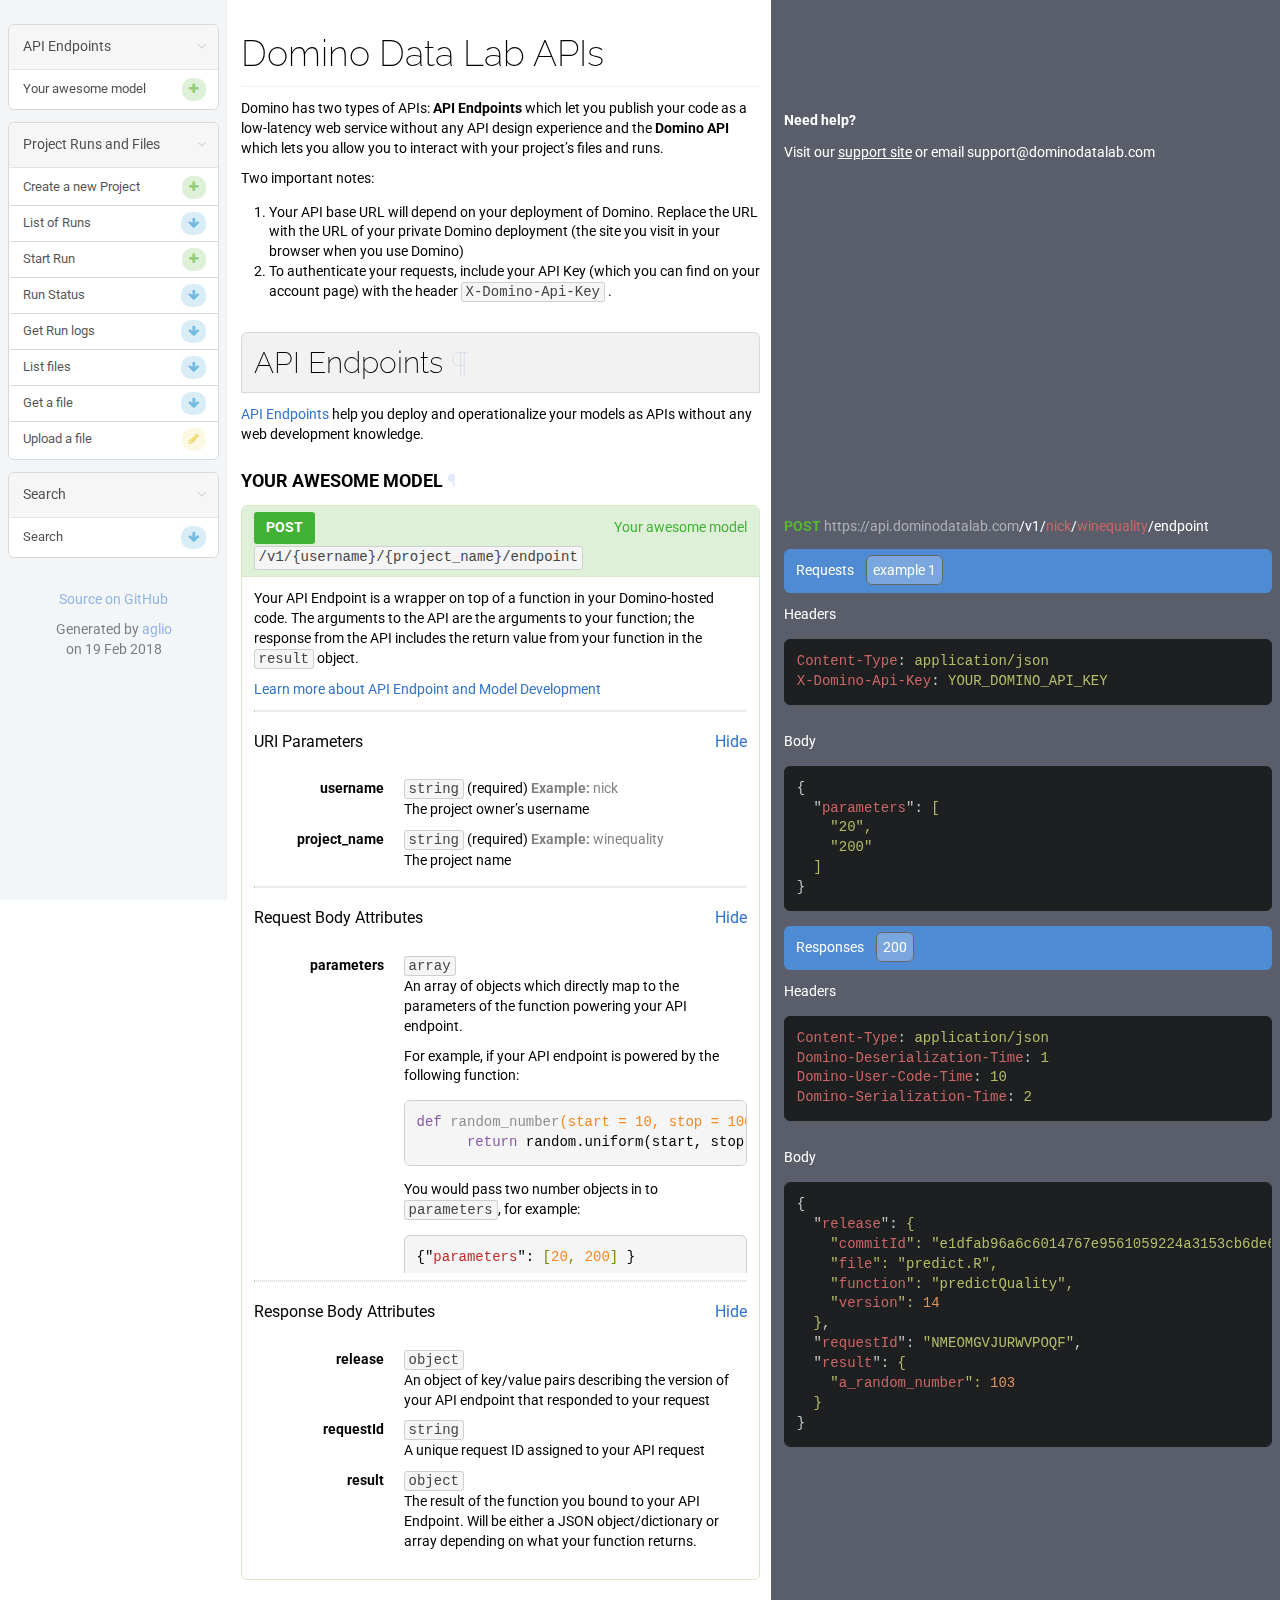
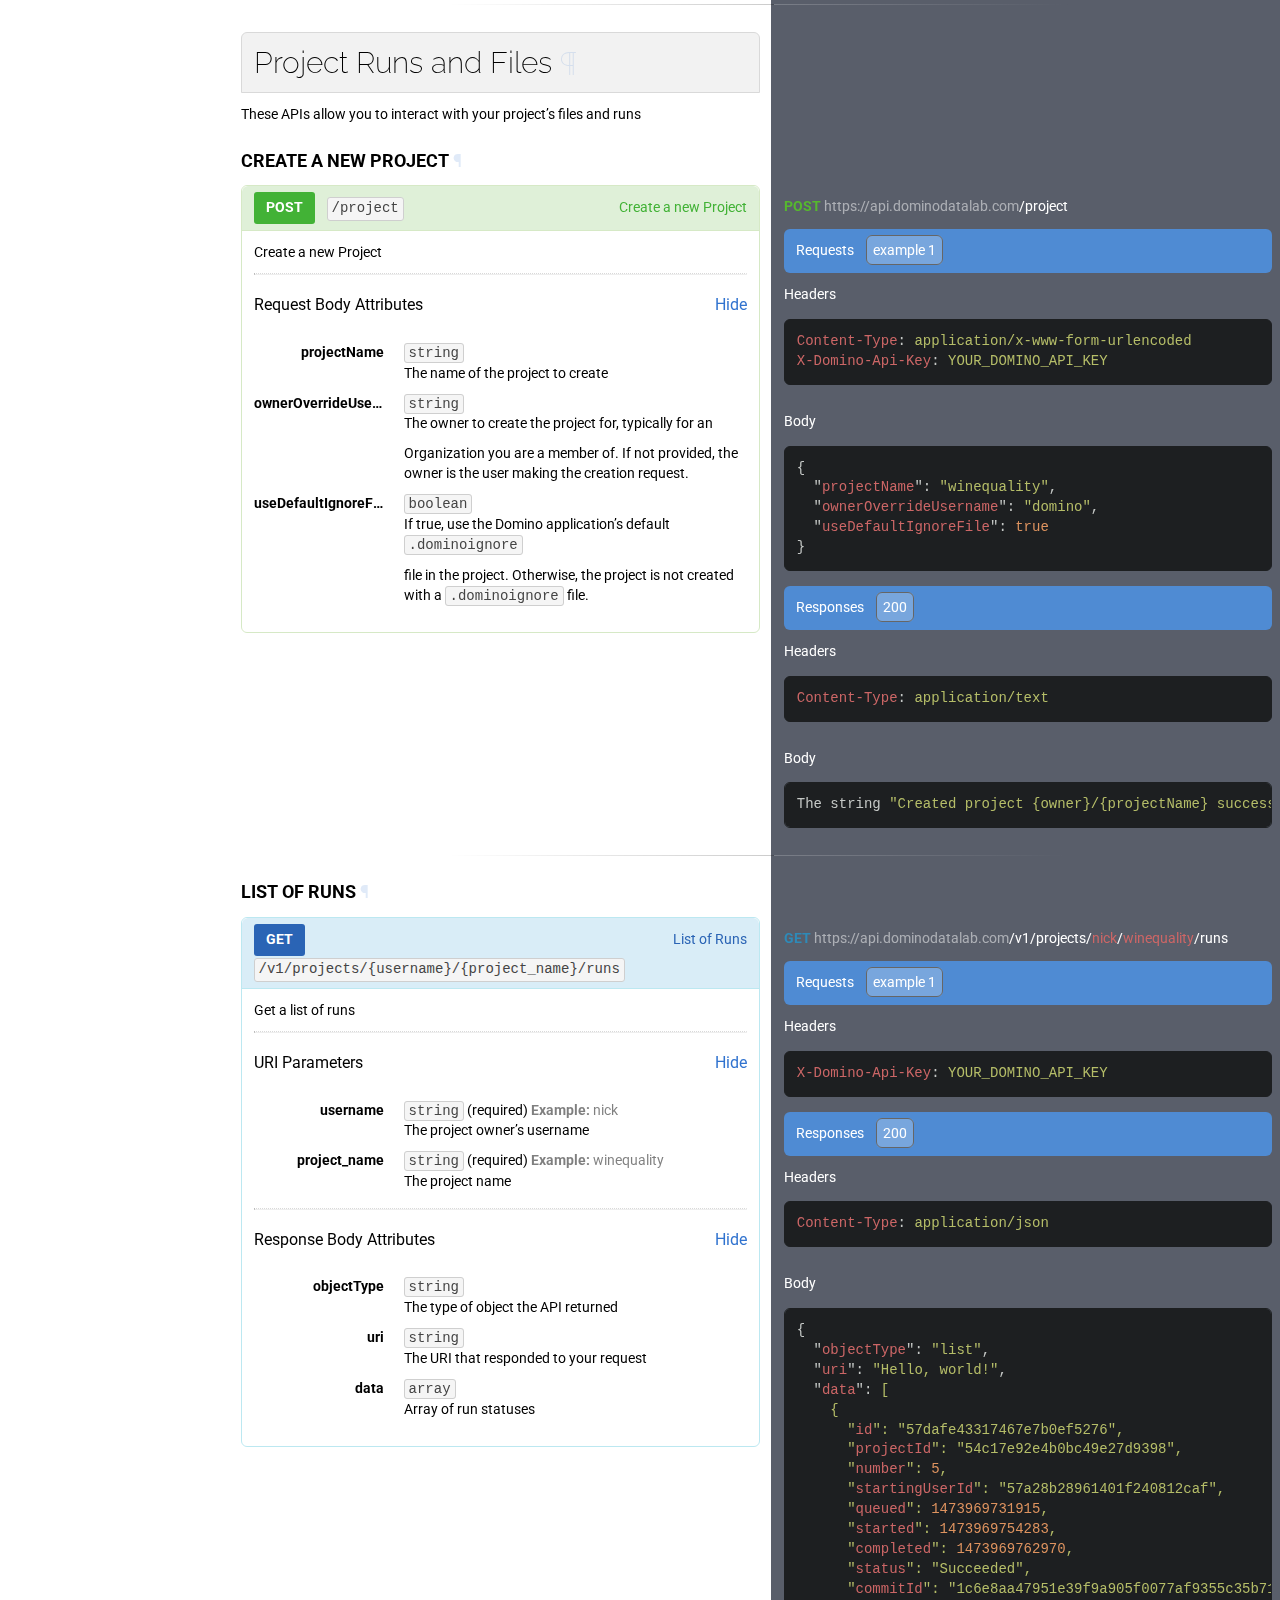
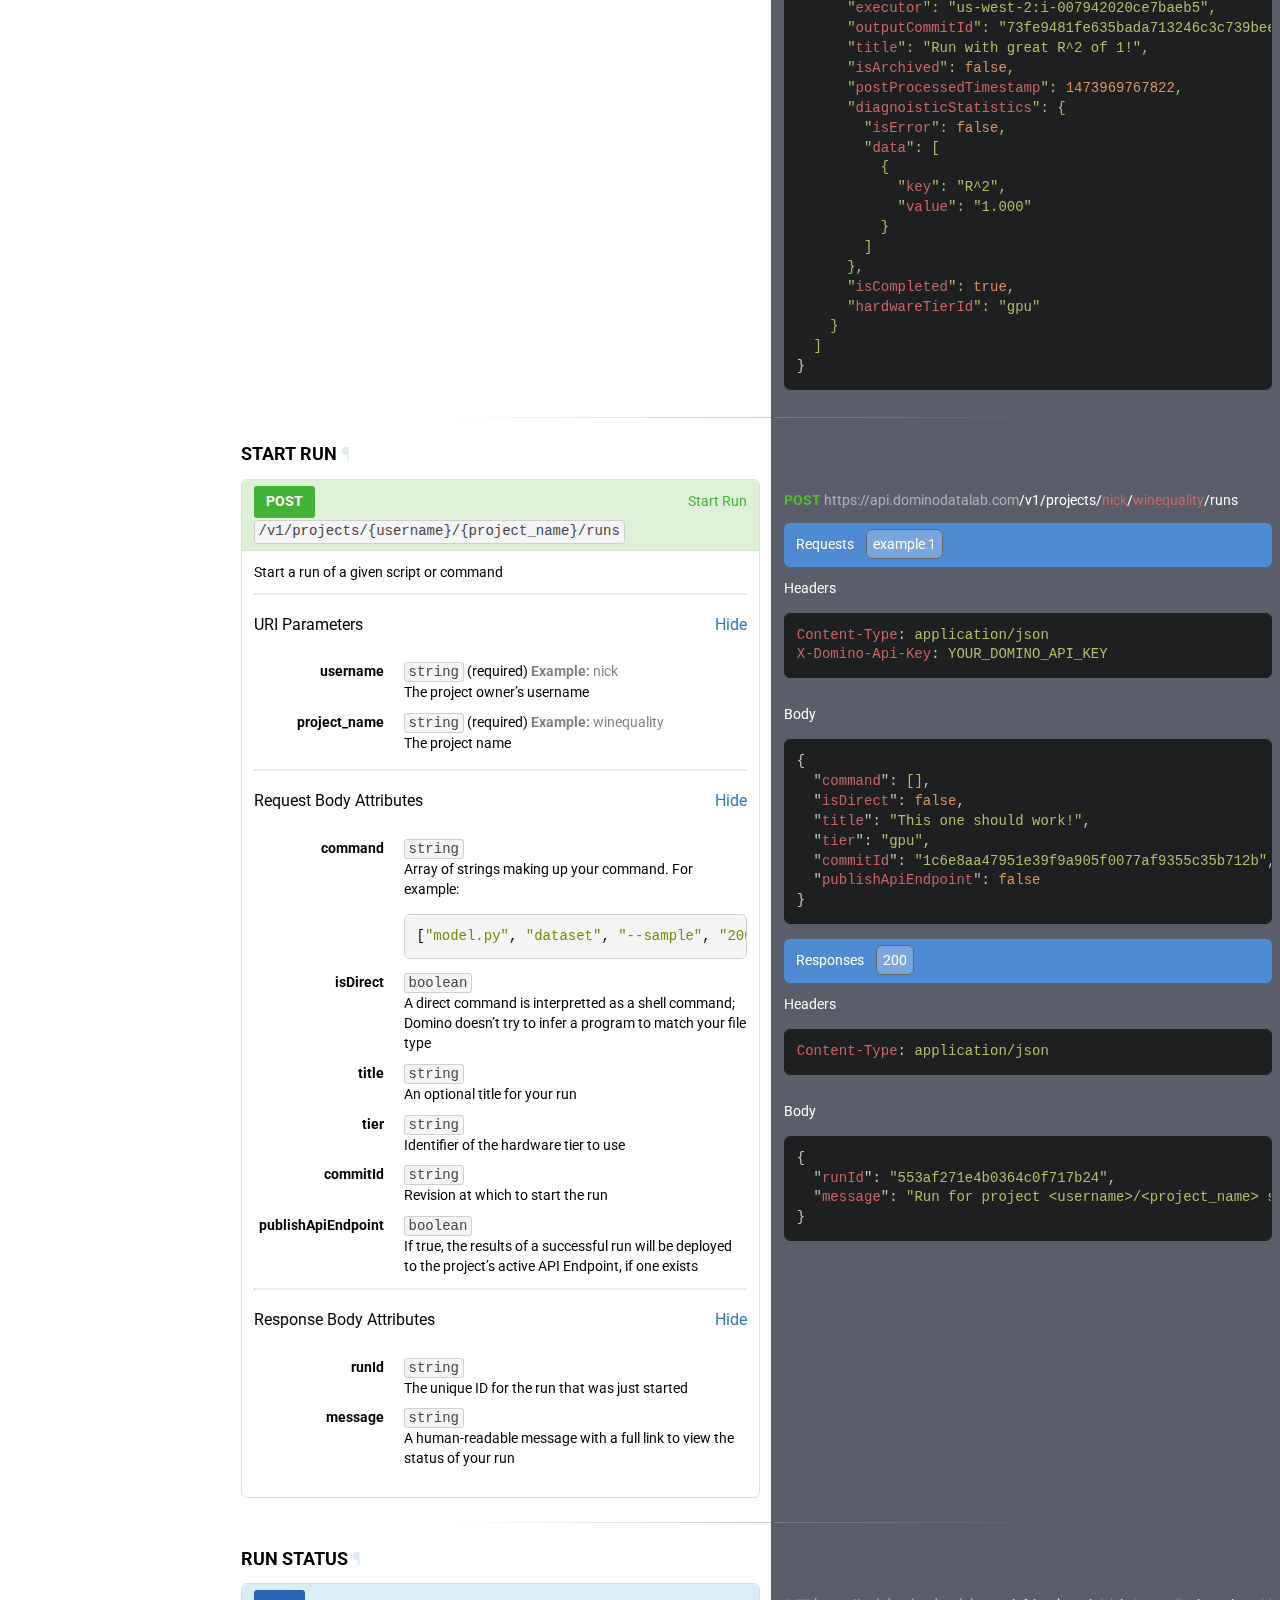
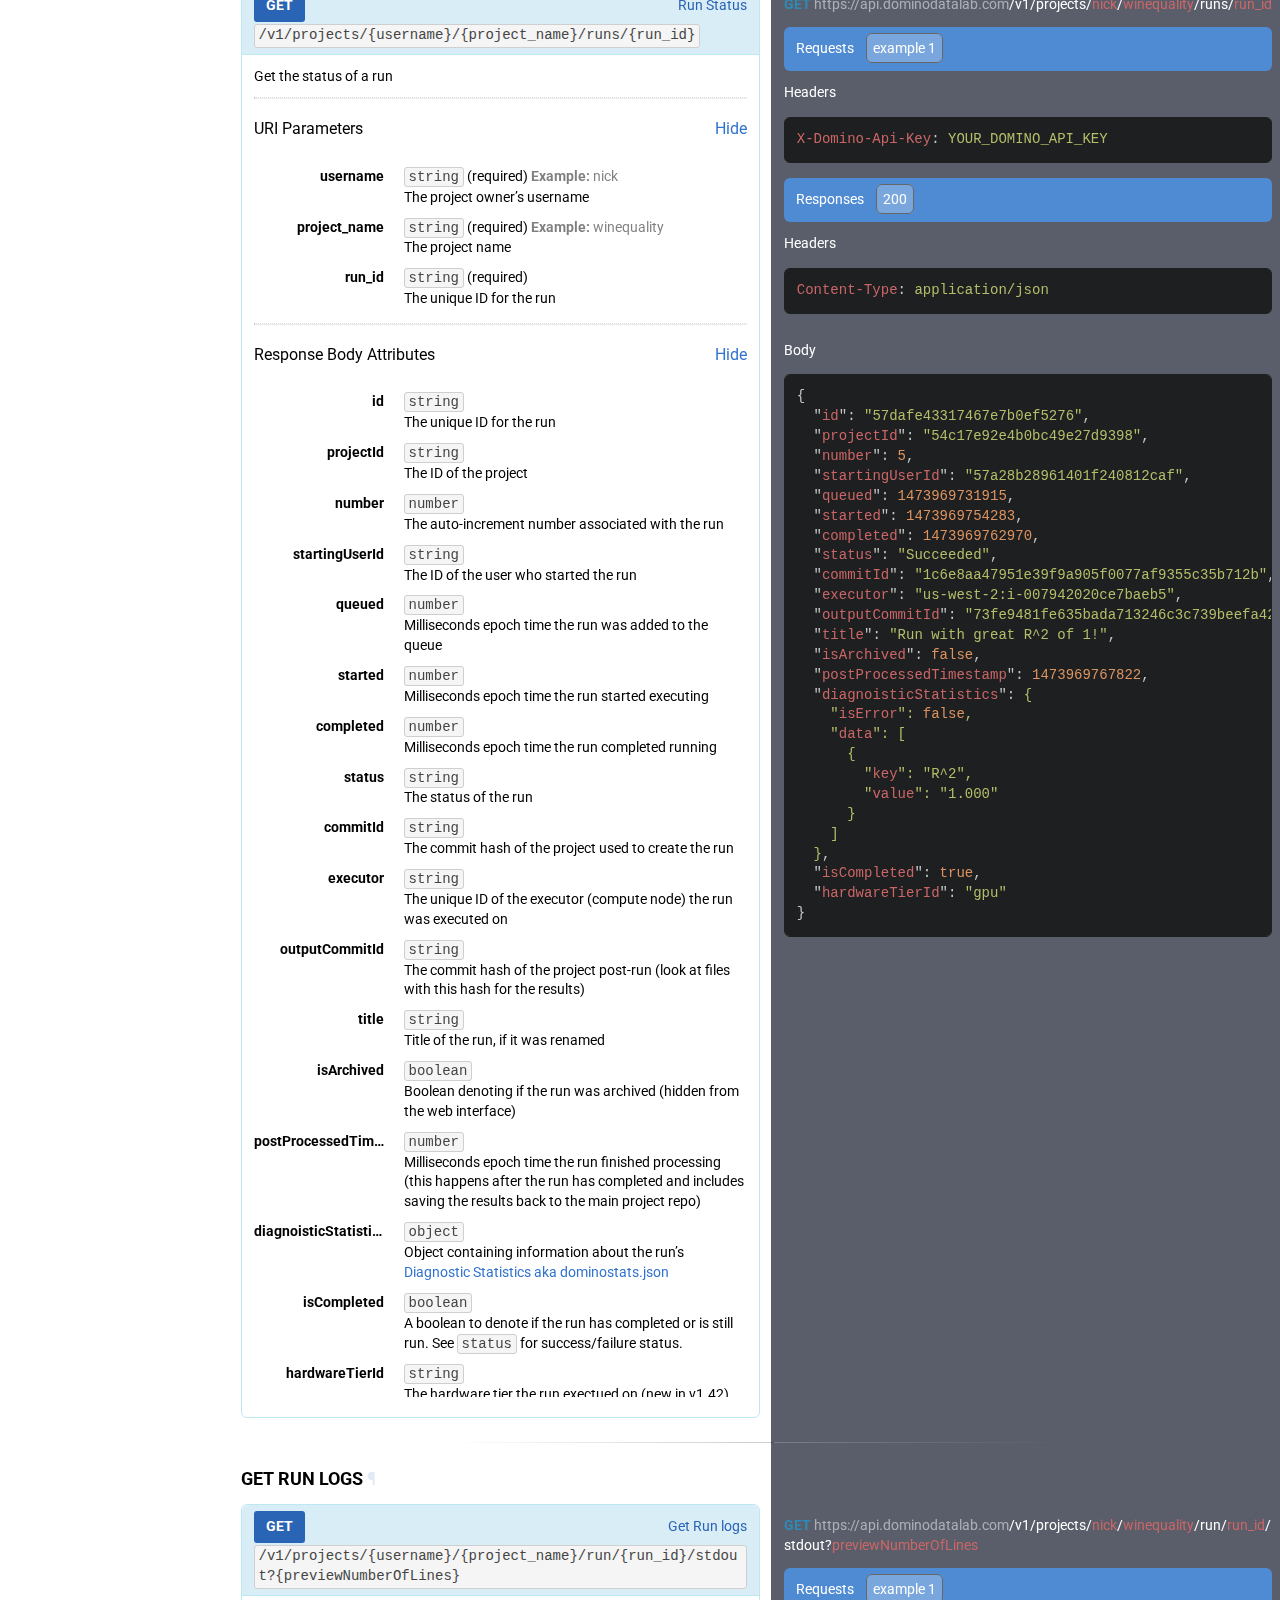
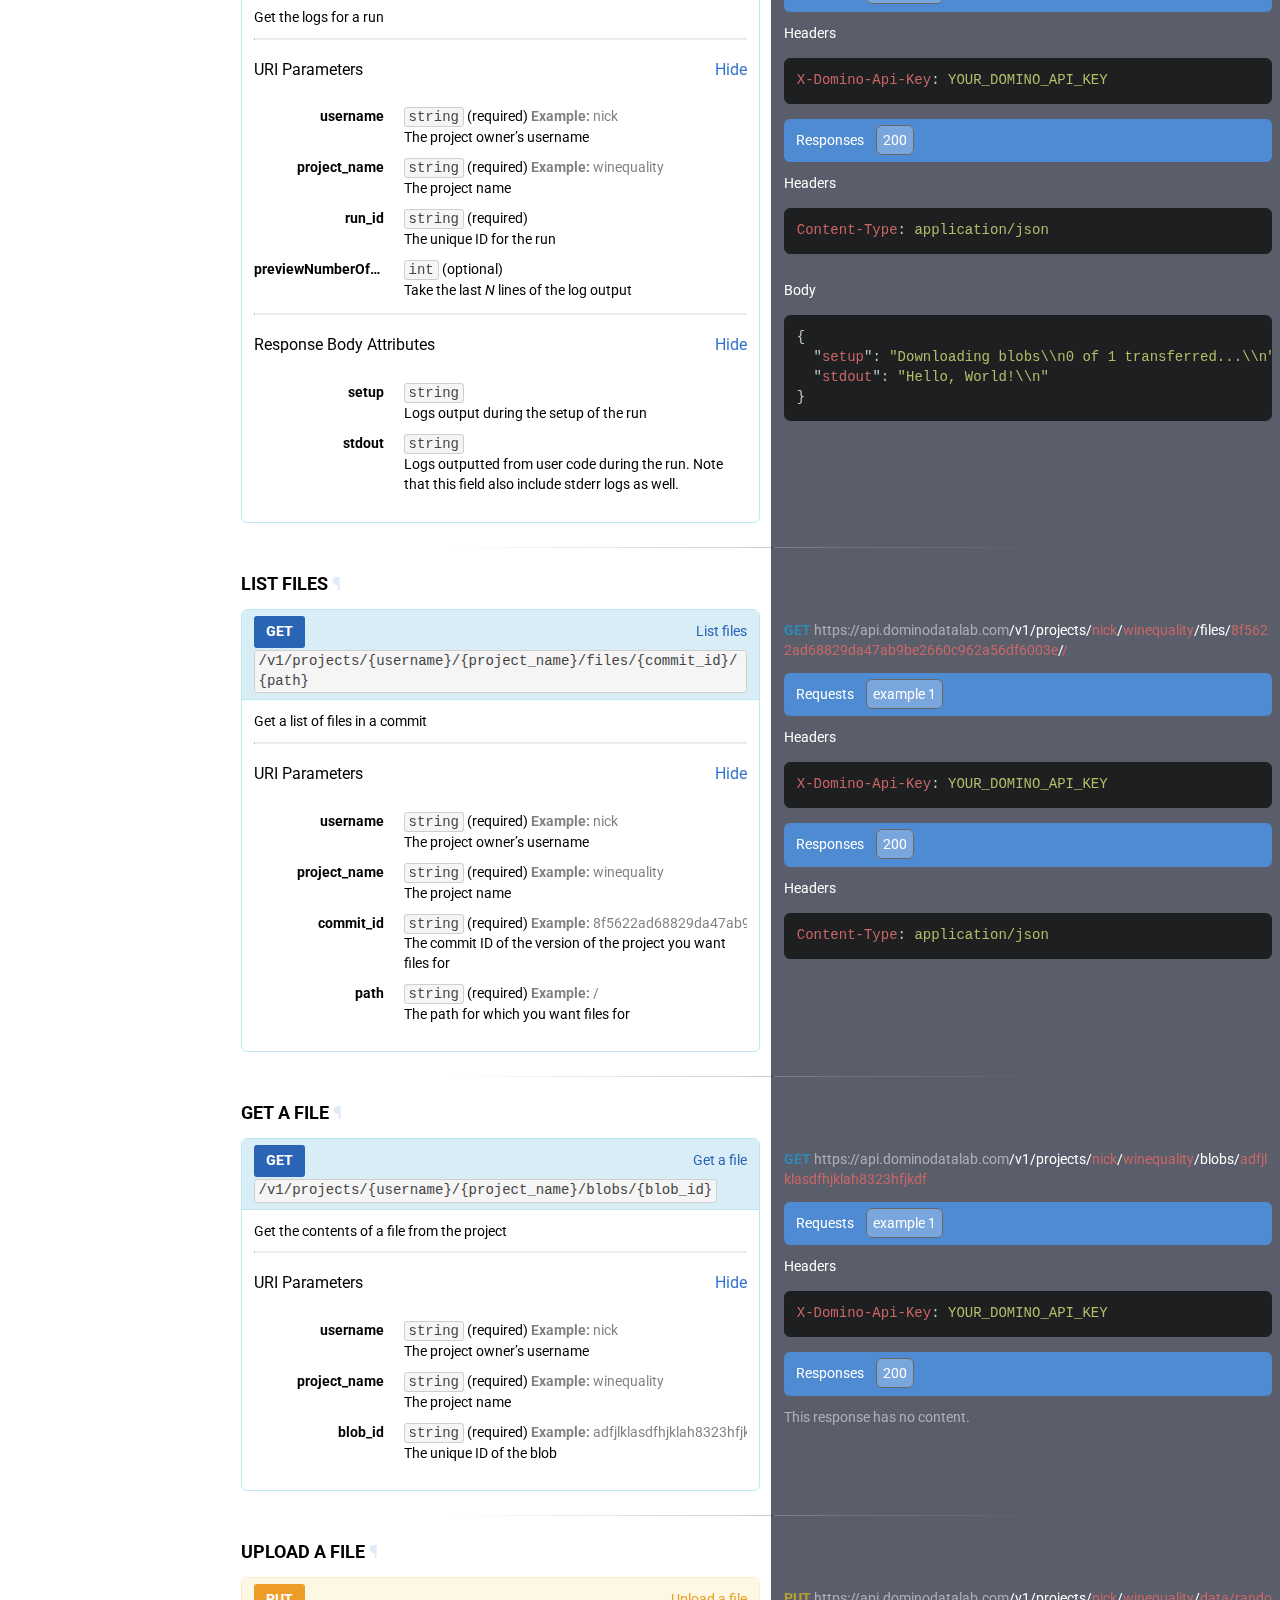
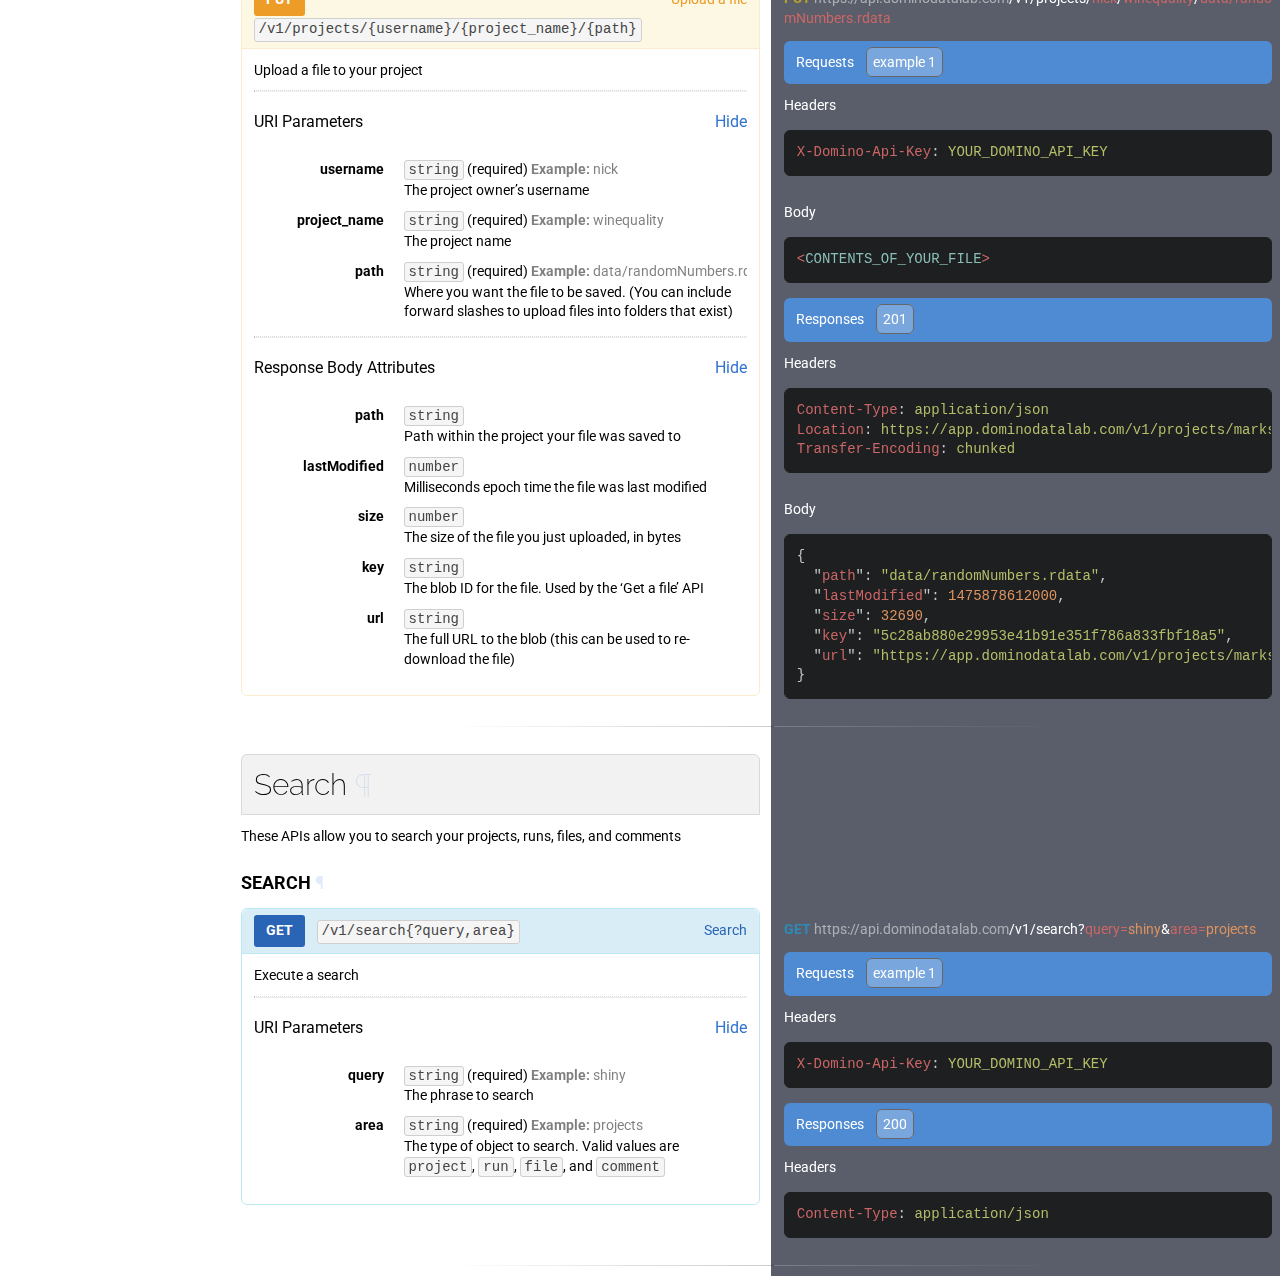
==== index.html @ 6ab823b4 "Merge 2d1b77bd7c6eec785aa3912796617a6263121253 into 179bb727b24403083d060831a059cab8d2694075" ====
<!DOCTYPE html><html><head><meta charset="utf-8"><title>Domino Data Lab APIs</title><link rel="stylesheet" href="https://maxcdn.bootstrapcdn.com/font-awesome/4.3.0/css/font-awesome.min.css"><style>@import url('https://fonts.googleapis.com/css?family=Roboto:400,700|Inconsolata|Raleway:200');@import url('https://fonts.googleapis.com/css?family=Roboto:400,700|Inconsolata|Raleway:200');.hljs-comment,.hljs-title{color:#8e908c}.hljs-variable,.hljs-attribute,.hljs-tag,.hljs-regexp,.ruby .hljs-constant,.xml .hljs-tag .hljs-title,.xml .hljs-pi,.xml .hljs-doctype,.html .hljs-doctype,.css .hljs-id,.css .hljs-class,.css .hljs-pseudo{color:#c82829}.hljs-number,.hljs-preprocessor,.hljs-pragma,.hljs-built_in,.hljs-literal,.hljs-params,.hljs-constant{color:#f5871f}.ruby .hljs-class .hljs-title,.css .hljs-rules .hljs-attribute{color:#eab700}.hljs-string,.hljs-value,.hljs-inheritance,.hljs-header,.ruby .hljs-symbol,.xml .hljs-cdata{color:#718c00}.css .hljs-hexcolor{color:#3e999f}.hljs-function,.python .hljs-decorator,.python .hljs-title,.ruby .hljs-function .hljs-title,.ruby .hljs-title .hljs-keyword,.perl .hljs-sub,.javascript .hljs-title,.coffeescript .hljs-title{color:#4271ae}.hljs-keyword,.javascript .hljs-function{color:#8959a8}.hljs{display:block;background:white;color:#4d4d4c;padding:.5em}.coffeescript .javascript,.javascript .xml,.tex .hljs-formula,.xml .javascript,.xml .vbscript,.xml .css,.xml .hljs-cdata{opacity:.5}.right .hljs-comment{color:#969896}.right .css .hljs-class,.right .css .hljs-id,.right .css .hljs-pseudo,.right .hljs-attribute,.right .hljs-regexp,.right .hljs-tag,.right .hljs-variable,.right .html .hljs-doctype,.right .ruby .hljs-constant,.right .xml .hljs-doctype,.right .xml .hljs-pi,.right .xml .hljs-tag .hljs-title{color:#c66}.right .hljs-built_in,.right .hljs-constant,.right .hljs-literal,.right .hljs-number,.right .hljs-params,.right .hljs-pragma,.right .hljs-preprocessor{color:#de935f}.right .css .hljs-rule .hljs-attribute,.right .ruby .hljs-class .hljs-title{color:#f0c674}.right .hljs-header,.right .hljs-inheritance,.right .hljs-name,.right .hljs-string,.right .hljs-value,.right .ruby .hljs-symbol,.right .xml .hljs-cdata{color:#b5bd68}.right .css .hljs-hexcolor,.right .hljs-title{color:#8abeb7}.right .coffeescript .hljs-title,.right .hljs-function,.right .javascript .hljs-title,.right .perl .hljs-sub,.right .python .hljs-decorator,.right .python .hljs-title,.right .ruby .hljs-function .hljs-title,.right .ruby .hljs-title .hljs-keyword{color:#81a2be}.right .hljs-keyword,.right .javascript .hljs-function{color:#b294bb}.right .hljs{display:block;overflow-x:auto;background:#1d1f21;color:#c5c8c6;padding:.5em;-webkit-text-size-adjust:none}.right .coffeescript .javascript,.right .javascript .xml,.right .tex .hljs-formula,.right .xml .css,.right .xml .hljs-cdata,.right .xml .javascript,.right .xml .vbscript{opacity:.5}.title{font-size:16px;font-weight:normal}hr.params{border-top:thin dotted #d9d9d9}section{margin-top:15px}.hljs-comment,.hljs-title{color:#8e908c}.hljs-variable,.hljs-attribute,.hljs-tag,.hljs-regexp,.ruby .hljs-constant,.xml .hljs-tag .hljs-title,.xml .hljs-pi,.xml .hljs-doctype,.html .hljs-doctype,.css .hljs-id,.css .hljs-class,.css .hljs-pseudo{color:#c82829}.hljs-number,.hljs-preprocessor,.hljs-pragma,.hljs-built_in,.hljs-literal,.hljs-params,.hljs-constant{color:#f5871f}.ruby .hljs-class .hljs-title,.css .hljs-rules .hljs-attribute{color:#eab700}.hljs-string,.hljs-value,.hljs-inheritance,.hljs-header,.ruby .hljs-symbol,.xml .hljs-cdata{color:#718c00}.css .hljs-hexcolor{color:#3e999f}.hljs-function,.python .hljs-decorator,.python .hljs-title,.ruby .hljs-function .hljs-title,.ruby .hljs-title .hljs-keyword,.perl .hljs-sub,.javascript .hljs-title,.coffeescript .hljs-title{color:#4271ae}.hljs-keyword,.javascript .hljs-function{color:#8959a8}.hljs{display:block;background:white;color:#4d4d4c;padding:.5em}.coffeescript .javascript,.javascript .xml,.tex .hljs-formula,.xml .javascript,.xml .vbscript,.xml .css,.xml .hljs-cdata{opacity:.5}.right .hljs-comment{color:#969896}.right .css .hljs-class,.right .css .hljs-id,.right .css .hljs-pseudo,.right .hljs-attribute,.right .hljs-regexp,.right .hljs-tag,.right .hljs-variable,.right .html .hljs-doctype,.right .ruby .hljs-constant,.right .xml .hljs-doctype,.right .xml .hljs-pi,.right .xml .hljs-tag .hljs-title{color:#c66}.right .hljs-built_in,.right .hljs-constant,.right .hljs-literal,.right .hljs-number,.right .hljs-params,.right .hljs-pragma,.right .hljs-preprocessor{color:#de935f}.right .css .hljs-rule .hljs-attribute,.right .ruby .hljs-class .hljs-title{color:#f0c674}.right .hljs-header,.right .hljs-inheritance,.right .hljs-name,.right .hljs-string,.right .hljs-value,.right .ruby .hljs-symbol,.right .xml .hljs-cdata{color:#b5bd68}.right .css .hljs-hexcolor,.right .hljs-title{color:#8abeb7}.right .coffeescript .hljs-title,.right .hljs-function,.right .javascript .hljs-title,.right .perl .hljs-sub,.right .python .hljs-decorator,.right .python .hljs-title,.right .ruby .hljs-function .hljs-title,.right .ruby .hljs-title .hljs-keyword{color:#81a2be}.right .hljs-keyword,.right .javascript .hljs-function{color:#b294bb}.right .hljs{display:block;overflow-x:auto;background:#1d1f21;color:#c5c8c6;padding:.5em;-webkit-text-size-adjust:none}.right .coffeescript .javascript,.right .javascript .xml,.right .tex .hljs-formula,.right .xml .css,.right .xml .hljs-cdata,.right .xml .javascript,.right .xml .vbscript{opacity:.5}body{color:black;background:white;font:400 14px / 1.42 'Roboto',Helvetica,sans-serif}header{border-bottom:1px solid #f2f2f2;margin-bottom:12px}h1,h2,h3,h4,h5{color:black;margin:12px 0}h1 .permalink,h2 .permalink,h3 .permalink,h4 .permalink,h5 .permalink{margin-left:0;opacity:0;transition:opacity .25s ease}h1:hover .permalink,h2:hover .permalink,h3:hover .permalink,h4:hover .permalink,h5:hover .permalink{opacity:1}.triple h1 .permalink,.triple h2 .permalink,.triple h3 .permalink,.triple h4 .permalink,.triple h5 .permalink{opacity:.15}.triple h1:hover .permalink,.triple h2:hover .permalink,.triple h3:hover .permalink,.triple h4:hover .permalink,.triple h5:hover .permalink{opacity:.15}h1{font:200 36px 'Raleway',Helvetica,sans-serif;font-size:36px}h2{font:200 36px 'Raleway',Helvetica,sans-serif;font-size:30px}h3{font-size:100%;text-transform:uppercase}h5{font-size:100%;font-weight:normal}p{margin:0 0 10px}p.choices{line-height:1.6}a{color:#3173CF;text-decoration:none}li p{margin:0}hr.split{border:0;height:1px;width:100%;padding-left:6px;margin:12px auto;background-image:linear-gradient(to right, rgba(0,0,0,0) 20%, rgba(0,0,0,0.2) 51.4%, rgba(255,255,255,0.2) 51.4%, rgba(255,255,255,0) 80%)}dl dt{float:left;width:130px;clear:left;text-align:right;overflow:hidden;text-overflow:ellipsis;white-space:nowrap;font-weight:700}dl dd{margin-left:150px}blockquote{color:rgba(0,0,0,0.5);font-size:15.5px;padding:10px 20px;margin:12px 0;border-left:5px solid #e8e8e8}blockquote p:last-child{margin-bottom:0}pre{background-color:#f5f5f5;padding:12px;border:1px solid #cfcfcf;border-radius:6px;overflow:auto}pre code{color:black;background-color:transparent;padding:0;border:none}code{color:#444;background-color:#f5f5f5;font:'Inconsolata',monospace;padding:1px 4px;border:1px solid #cfcfcf;border-radius:3px}ul,ol{padding-left:2em}table{border-collapse:collapse;border-spacing:0;margin-bottom:12px}table tr:nth-child(2n){background-color:#fafafa}table th,table td{padding:6px 12px;border:1px solid #e6e6e6}.text-muted{opacity:.5}.note,.warning{padding:.3em 1em;margin:1em 0;border-radius:2px;font-size:90%}.note h1,.warning h1,.note h2,.warning h2,.note h3,.warning h3,.note h4,.warning h4,.note h5,.warning h5,.note h6,.warning h6{font-family:200 36px 'Raleway',Helvetica,sans-serif;font-size:135%;font-weight:500}.note p,.warning p{margin:.5em 0}.note{color:black;background-color:#eff4fb;border-left:4px solid #3173CF}.note h1,.note h2,.note h3,.note h4,.note h5,.note h6{color:#3173CF}.warning{color:black;background-color:#fbf1f0;border-left:4px solid #c9302c}.warning h1,.warning h2,.warning h3,.warning h4,.warning h5,.warning h6{color:#c9302c}header{margin-top:24px}nav{position:fixed;top:24px;bottom:0;overflow-y:auto}nav .resource-group{padding:0}nav .resource-group .heading{position:relative}nav .resource-group .heading .chevron{position:absolute;top:12px;right:12px;opacity:.5}nav .resource-group .heading a{display:block;color:black;opacity:.7;border-left:2px solid transparent;margin:0}nav .resource-group .heading a:hover{text-decoration:none;background-color:bad-color;border-left:2px solid black}nav ul{list-style-type:none;padding-left:0}nav ul a{display:block;font-size:13px;color:rgba(0,0,0,0.7);padding:8px 12px;border-top:1px solid #d9d9d9;border-left:2px solid transparent;overflow:hidden;text-overflow:ellipsis;white-space:nowrap}nav ul a:hover{text-decoration:none;background-color:bad-color;border-left:2px solid black}nav ul>li{margin:0}nav ul>li:first-child{margin-top:-12px}nav ul>li:last-child{margin-bottom:-12px}nav ul ul a{padding-left:24px}nav ul ul li{margin:0}nav ul ul li:first-child{margin-top:0}nav ul ul li:last-child{margin-bottom:0}nav>div>div>ul>li:first-child>a{border-top:none}.preload *{transition:none !important}.pull-left{float:left}.pull-right{float:right}.badge{display:inline-block;float:right;min-width:10px;min-height:14px;padding:3px 7px;font-size:12px;color:#000;background-color:#f2f2f2;border-radius:10px;margin:-2px 0}.badge.get{color:#70bbe1;background-color:#d9edf7}.badge.head{color:#70bbe1;background-color:#d9edf7}.badge.options{color:#70bbe1;background-color:#d9edf7}.badge.put{color:#f0db70;background-color:#fcf8e3}.badge.patch{color:#f0db70;background-color:#fcf8e3}.badge.post{color:#93cd7c;background-color:#dff0d8}.badge.delete{color:#ce8383;background-color:#f2dede}.collapse-button{float:right}.collapse-button .close{display:none;color:#3173CF;cursor:pointer}.collapse-button .open{color:#3173CF;cursor:pointer}.collapse-button.show .close{display:inline}.collapse-button.show .open{display:none}.collapse-content{max-height:0;overflow:hidden;transition:max-height .3s ease-in-out}nav{width:220px}.container{max-width:940px;margin-left:auto;margin-right:auto}.container .row .content{margin-left:244px;width:696px}.container .row:after{content:'';display:block;clear:both}.container-fluid nav{width:22%}.container-fluid .row .content{margin-left:24%}.container-fluid.triple nav{width:16.5%;padding-right:1px}.container-fluid.triple .row .content{position:relative;margin-left:16.5%;padding-left:24px}.middle:before,.middle:after{content:'';display:table}.middle:after{clear:both}.middle{box-sizing:border-box;width:51.5%;padding-right:12px}.right{box-sizing:border-box;float:right;width:48.5%;padding-left:12px}.right a{color:#3173CF}.right h1,.right h2,.right h3,.right h4,.right h5,.right p,.right div{color:white}.right pre{background-color:#1d1f21;border:1px solid #1d1f21}.right pre code{color:#c5c8c6}.right .description{margin-top:12px}.triple .resource-heading{font-size:125%}.definition{margin-top:12px;margin-bottom:12px}.definition .method{font-weight:bold}.definition .method.get{color:#2e8ab8}.definition .method.head{color:#2e8ab8}.definition .method.options{color:#2e8ab8}.definition .method.post{color:#56b82e}.definition .method.put{color:#b8a22e}.definition .method.patch{color:#b8a22e}.definition .method.delete{color:#b82e2e}.definition .uri{word-break:break-all;word-wrap:break-word}.definition .hostname{opacity:.5}.example-names{background-color:#eee;padding:12px;border-radius:6px}.example-names .tab-button{cursor:pointer;color:black;border:1px solid #ddd;padding:6px;margin-left:12px}.example-names .tab-button.active{background-color:#d5d5d5}.right .example-names{background-color:#4f8bd3}.right .example-names .tab-button{color:white;border:1px solid #666;border-radius:6px}.right .example-names .tab-button.active{background-color:#78a6dd}#nav-background{position:fixed;left:0;top:0;bottom:0;width:16.5%;padding-right:14.4px;background-color:#F3F6F9;border-right:1px solid #f0f0f0;z-index:-1}#right-panel-background{position:absolute;right:-12px;top:-12px;bottom:-12px;width:48.6%;background-color:#595e6a;z-index:-1}@media (max-width:1200px){nav{width:198px}.container{max-width:840px}.container .row .content{margin-left:224px;width:606px}}@media (max-width:992px){nav{width:169.4px}.container{max-width:720px}.container .row .content{margin-left:194px;width:526px}}@media (max-width:768px){nav{display:none}.container{width:95%;max-width:none}.container .row .content,.container-fluid .row .content,.container-fluid.triple .row .content{margin-left:auto;margin-right:auto;width:95%}#nav-background{display:none}#right-panel-background{width:48.6%}}.back-to-top{position:fixed;z-index:1;bottom:0;right:24px;padding:4px 8px;color:rgba(0,0,0,0.5);background-color:#f2f2f2;text-decoration:none !important;border-top:1px solid #d9d9d9;border-left:1px solid #d9d9d9;border-right:1px solid #d9d9d9;border-top-left-radius:3px;border-top-right-radius:3px}.resource-group{padding:12px;margin-bottom:12px;background-color:white;border:1px solid #d9d9d9;border-radius:6px}.resource-group h2.group-heading,.resource-group .heading a{padding:12px;margin:-12px -12px 12px -12px;background-color:#f2f2f2;border-bottom:1px solid #d9d9d9;border-top-left-radius:6px;border-top-right-radius:6px;white-space:nowrap;text-overflow:ellipsis;overflow:hidden}.triple .content .resource-group{padding:0;border:none}.triple .content .resource-group h2.group-heading,.triple .content .resource-group .heading a{margin:0 0 12px 0;border:1px solid #d9d9d9}nav .resource-group .heading a{padding:12px;margin-bottom:0}nav .resource-group .collapse-content{padding:0}.action{margin-bottom:12px;padding:12px 12px 0 12px;overflow:hidden;border:1px solid transparent;border-radius:6px}.action h4.action-heading{padding:6px 12px;margin:-12px -12px 12px -12px;border-bottom:1px solid transparent;border-top-left-radius:6px;border-top-right-radius:6px;overflow:hidden}.action h4.action-heading .name{float:right;font-weight:normal;padding:6px 0}.action h4.action-heading .method{padding:6px 12px;margin-right:12px;border-radius:3px;display:inline-block}.action h4.action-heading .method.get{color:#fff;background-color:#2a64b5}.action h4.action-heading .method.head{color:#fff;background-color:#2a64b5}.action h4.action-heading .method.options{color:#fff;background-color:#2a64b5}.action h4.action-heading .method.put{color:#fff;background-color:#ed9c28}.action h4.action-heading .method.patch{color:#fff;background-color:#ed9c28}.action h4.action-heading .method.post{color:#fff;background-color:#42B236}.action h4.action-heading .method.delete{color:#fff;background-color:#d9534f}.action h4.action-heading code{color:#444;background-color:#f5f5f5;border-color:#cfcfcf;font-weight:normal;word-break:break-all;display:inline-block;margin-top:2px}.action dl.inner{padding-bottom:2px}.action .title{border-bottom:1px solid white;margin:0 -12px -1px -12px;padding:12px}.action.get{border-color:#bce8f1}.action.get h4.action-heading{color:#2a64b5;background:#d9edf7;border-bottom-color:#bce8f1}.action.head{border-color:#bce8f1}.action.head h4.action-heading{color:#2a64b5;background:#d9edf7;border-bottom-color:#bce8f1}.action.options{border-color:#bce8f1}.action.options h4.action-heading{color:#2a64b5;background:#d9edf7;border-bottom-color:#bce8f1}.action.post{border-color:#d6e9c6}.action.post h4.action-heading{color:#42B236;background:#dff0d8;border-bottom-color:#d6e9c6}.action.put{border-color:#faebcc}.action.put h4.action-heading{color:#ed9c28;background:#fcf8e3;border-bottom-color:#faebcc}.action.patch{border-color:#faebcc}.action.patch h4.action-heading{color:#ed9c28;background:#fcf8e3;border-bottom-color:#faebcc}.action.delete{border-color:#ebccd1}.action.delete h4.action-heading{color:#d9534f;background:#f2dede;border-bottom-color:#ebccd1}</style></head><body class="preload"><div id="nav-background"></div><div class="container-fluid triple"><div class="row"><nav><div class="resource-group"><div class="heading"><div class="chevron"><i class="open fa fa-angle-down"></i></div><a href="#api-endpoints">API Endpoints</a></div><div class="collapse-content"><ul><li><a href="#api-endpoints-your-awesome-model-post"><span class="badge post"><i class="fa fa-plus"></i></span>Your awesome model</a></li></ul></div></div><div class="resource-group"><div class="heading"><div class="chevron"><i class="open fa fa-angle-down"></i></div><a href="#project-runs-and-files">Project Runs and Files</a></div><div class="collapse-content"><ul><li><a href="#project-runs-and-files-create-a-new-project-post"><span class="badge post"><i class="fa fa-plus"></i></span>Create a new Project</a></li><li><a href="#project-runs-and-files-list-of-runs-get"><span class="badge get"><i class="fa fa-arrow-down"></i></span>List of Runs</a></li><li><a href="#project-runs-and-files-start-run-post"><span class="badge post"><i class="fa fa-plus"></i></span>Start Run</a></li><li><a href="#project-runs-and-files-run-status-get"><span class="badge get"><i class="fa fa-arrow-down"></i></span>Run Status</a></li><li><a href="#project-runs-and-files-get-run-logs-get"><span class="badge get"><i class="fa fa-arrow-down"></i></span>Get Run logs</a></li><li><a href="#project-runs-and-files-list-files-get"><span class="badge get"><i class="fa fa-arrow-down"></i></span>List files</a></li><li><a href="#project-runs-and-files-get-a-file-get"><span class="badge get"><i class="fa fa-arrow-down"></i></span>Get a file</a></li><li><a href="#project-runs-and-files-upload-a-file-put"><span class="badge put"><i class="fa fa-pencil"></i></span>Upload a file</a></li></ul></div></div><div class="resource-group"><div class="heading"><div class="chevron"><i class="open fa fa-angle-down"></i></div><a href="#search">Search</a></div><div class="collapse-content"><ul><li><a href="#search-search-get"><span class="badge get"><i class="fa fa-arrow-down"></i></span>Search</a></li></ul></div></div><br><p style="text-align: center;" class="text-muted"><a href="https://github.com/dominodatalab/api-docs" target="blank">Source on GitHub</a></p><p style="text-align: center;" class="text-muted">Generated by&nbsp;<a href="https://github.com/danielgtaylor/aglio" target="blank" class="aglio">aglio</a><br>on 19 Feb 2018</p></nav><div class="content"><div id="right-panel-background"></div><div class="middle"><header><h1 id="top">Domino Data Lab APIs</h1></header></div><div class="right"><h4>Need help?</h4><p>Visit our <a href="https://support.dominodatalab.com" style="color: white;text-decoration: underline;">support site</a>&nbsp;or email support@dominodatalab.com</p></div><div class="middle"><p>Domino has two types of APIs: <strong>API Endpoints</strong> which let you publish your code as a low-latency web service without any API design experience and the <strong>Domino API</strong> which lets you allow you to interact with your project’s files and runs.</p>
<p>Two important notes:</p>
<ol>
<li>
<p>Your API base URL will depend on your deployment of Domino. Replace the URL with the URL of your private Domino deployment (the site you visit in your browser when you use Domino)</p>
</li>
<li>
<p>To authenticate your requests, include your API Key (which you can find on your account page) with the header <code>X-Domino-Api-Key</code> .</p>
</li>
</ol>
</div><div class="middle"><section id="api-endpoints" class="resource-group"><h2 class="group-heading">API Endpoints <a href="#api-endpoints" class="permalink">&para;</a></h2><p><a href="http://support.dominodatalab.com/hc/en-us/articles/204173149-API-Endpoints-Model-Deployment">API Endpoints</a> help you deploy and operationalize your models as APIs without any web development knowledge.</p>
</section></div><div class="middle"><div id="api-endpoints-your-awesome-model" class="resource"><h3 class="resource-heading">Your awesome model <a href="#api-endpoints-your-awesome-model" class="permalink">&para;</a></h3></div></div><div class="right"><div class="definition"><span class="method post">POST</span>&nbsp;<span class="uri"><span class="hostname">https://api.dominodatalab.com</span>/v1/<span class="hljs-attribute" title="username">nick</span>/<span class="hljs-attribute" title="project_name">winequality</span>/endpoint</span></div><div class="tabs"><div class="example-names"><span>Requests</span><span class="tab-button">example 1</span></div><div class="tab"><div><div class="inner"><h5>Headers</h5><pre><code><span class="hljs-attribute">Content-Type</span>: <span class="hljs-string">application/json</span><br><span class="hljs-attribute">X-Domino-Api-Key</span>: <span class="hljs-string">YOUR_DOMINO_API_KEY</span></code></pre><div style="height: 1px;"></div><h5>Body</h5><pre><code>{
  "<span class="hljs-attribute">parameters</span>": <span class="hljs-value">[
    <span class="hljs-string">"20"</span>,
    <span class="hljs-string">"200"</span>
  ]
</span>}</code></pre><div style="height: 1px;"></div></div></div><div class="tabs"><div class="example-names"><span>Responses</span><span class="tab-button">200</span></div><div class="tab"><div><div class="inner"><h5>Headers</h5><pre><code><span class="hljs-attribute">Content-Type</span>: <span class="hljs-string">application/json</span><br><span class="hljs-attribute">Domino-Deserialization-Time</span>: <span class="hljs-string">1</span><br><span class="hljs-attribute">Domino-User-Code-Time</span>: <span class="hljs-string">10</span><br><span class="hljs-attribute">Domino-Serialization-Time</span>: <span class="hljs-string">2</span></code></pre><div style="height: 1px;"></div><h5>Body</h5><pre><code>{
  "<span class="hljs-attribute">release</span>": <span class="hljs-value">{
    "<span class="hljs-attribute">commitId</span>": <span class="hljs-value"><span class="hljs-string">"e1dfab96a6c6014767e9561059224a3153cb6de6"</span></span>,
    "<span class="hljs-attribute">file</span>": <span class="hljs-value"><span class="hljs-string">"predict.R"</span></span>,
    "<span class="hljs-attribute">function</span>": <span class="hljs-value"><span class="hljs-string">"predictQuality"</span></span>,
    "<span class="hljs-attribute">version</span>": <span class="hljs-value"><span class="hljs-number">14</span>
  </span>}</span>,
  "<span class="hljs-attribute">requestId</span>": <span class="hljs-value"><span class="hljs-string">"NMEOMGVJURWVPOQF"</span></span>,
  "<span class="hljs-attribute">result</span>": <span class="hljs-value">{
    "<span class="hljs-attribute">a_random_number</span>": <span class="hljs-value"><span class="hljs-number">103</span>
  </span>}
</span>}</code></pre><div style="height: 1px;"></div></div></div></div></div></div></div></div><div class="middle"><div id="api-endpoints-your-awesome-model-post" class="action post"><h4 class="action-heading"><div class="name">Your awesome model</div><a href="#api-endpoints-your-awesome-model-post" class="method post">POST</a><code class="uri">/v1/{username}/{project_name}/endpoint</code></h4><p>Your API Endpoint is a wrapper on top of a function in your Domino-hosted code. The arguments to the API are the arguments to your function; the response from the API includes the return value from your function in the <code>result</code> object.</p>
<p><a href="http://support.dominodatalab.com/hc/en-us/articles/204173149-API-Endpoints-Model-Deployment">Learn more about API Endpoint and Model Development</a></p>
<hr class="params"><div class="title">URI Parameters<div class="collapse-button show"><span class="close">Hide</span><span class="open">Show</span></div></div><div class="collapse-content"><dl class="inner"><dt>username</dt><dd><code>string</code>&nbsp;<span class="required">(required)</span>&nbsp;<span class="text-muted example"><strong>Example:&nbsp;</strong><span>nick</span></span><p>The project owner’s username</p>
</dd><dt>project_name</dt><dd><code>string</code>&nbsp;<span class="required">(required)</span>&nbsp;<span class="text-muted example"><strong>Example:&nbsp;</strong><span>winequality</span></span><p>The project name</p>
</dd></dl></div><hr class="params"><div class="title">Request Body Attributes<div class="collapse-button show"><span class="close">Hide</span><span class="open">Show</span></div></div><div class="collapse-content"><dl class="inner"><dt>parameters</dt><dd><code>array</code>&nbsp;<p>An array of objects which directly map to the parameters of the function powering your API endpoint.</p>
<p>For example, if your API endpoint is powered by the following function:</p>
<pre><code class="language-python"><span class="hljs-function"><span class="hljs-keyword">def</span> <span class="hljs-title">random_number</span><span class="hljs-params">(start = <span class="hljs-number">10</span>, stop = <span class="hljs-number">100</span>)</span>:</span>
      <span class="hljs-keyword">return</span> random.uniform(start, stop)</code></pre>
<p>You would pass two number objects in to <code>parameters</code>, for example:</p>
<pre><code>{"<span class="hljs-attribute">parameters</span>": <span class="hljs-value">[<span class="hljs-number">20</span>, <span class="hljs-number">200</span>] </span>}</code></pre>
</dd></dl></div><hr class="params"><div class="title">Response Body Attributes<div class="collapse-button show"><span class="close">Hide</span><span class="open">Show</span></div></div><div class="collapse-content"><dl class="inner"><dt>release</dt><dd><code>object</code>&nbsp;<p>An object of key/value pairs describing the version of your API endpoint that responded to your request</p>
</dd><dt>requestId</dt><dd><code>string</code>&nbsp;<p>A unique request ID assigned to your API request</p>
</dd><dt>result</dt><dd><code>object</code>&nbsp;<p>The result of the function you bound to your API Endpoint. Will be either a JSON object/dictionary or array depending on what your function returns.</p>
</dd></dl></div><br></div></div><hr class="split"><div class="middle"><section id="project-runs-and-files" class="resource-group"><h2 class="group-heading">Project Runs and Files <a href="#project-runs-and-files" class="permalink">&para;</a></h2><p>These APIs allow you to interact with your project’s files and runs</p>
</section></div><div class="middle"><div id="project-runs-and-files-create-a-new-project" class="resource"><h3 class="resource-heading">Create a new Project <a href="#project-runs-and-files-create-a-new-project" class="permalink">&para;</a></h3></div></div><div class="right"><div class="definition"><span class="method post">POST</span>&nbsp;<span class="uri"><span class="hostname">https://api.dominodatalab.com</span>/project</span></div><div class="tabs"><div class="example-names"><span>Requests</span><span class="tab-button">example 1</span></div><div class="tab"><div><div class="inner"><h5>Headers</h5><pre><code><span class="hljs-attribute">Content-Type</span>: <span class="hljs-string">application/x-www-form-urlencoded</span><br><span class="hljs-attribute">X-Domino-Api-Key</span>: <span class="hljs-string">YOUR_DOMINO_API_KEY</span></code></pre><div style="height: 1px;"></div><h5>Body</h5><pre><code>{
  "<span class="hljs-attribute">projectName</span>": <span class="hljs-value"><span class="hljs-string">"winequality"</span></span>,
  "<span class="hljs-attribute">ownerOverrideUsername</span>": <span class="hljs-value"><span class="hljs-string">"domino"</span></span>,
  "<span class="hljs-attribute">useDefaultIgnoreFile</span>": <span class="hljs-value"><span class="hljs-literal">true</span>
</span>}</code></pre><div style="height: 1px;"></div></div></div><div class="tabs"><div class="example-names"><span>Responses</span><span class="tab-button">200</span></div><div class="tab"><div><div class="inner"><h5>Headers</h5><pre><code><span class="hljs-attribute">Content-Type</span>: <span class="hljs-string">application/text</span></code></pre><div style="height: 1px;"></div><h5>Body</h5><pre><code>The string <span class="hljs-string">"Created project {owner}/{projectName} successfully."</span></code></pre><div style="height: 1px;"></div></div></div></div></div></div></div></div><div class="middle"><div id="project-runs-and-files-create-a-new-project-post" class="action post"><h4 class="action-heading"><div class="name">Create a new Project</div><a href="#project-runs-and-files-create-a-new-project-post" class="method post">POST</a><code class="uri">/project</code></h4><p>Create a new Project</p>
<hr class="params"><div class="title">Request Body Attributes<div class="collapse-button show"><span class="close">Hide</span><span class="open">Show</span></div></div><div class="collapse-content"><dl class="inner"><dt>projectName</dt><dd><code>string</code>&nbsp;<p>The name of the project to create</p>
</dd><dt>ownerOverrideUsername</dt><dd><code>string</code>&nbsp;<p>The owner to create the project for, typically for an</p>
<p>Organization you are a member of.  If not provided, the owner is the user making the creation request.</p>
</dd><dt>useDefaultIgnoreFile</dt><dd><code>boolean</code>&nbsp;<p>If true, use the Domino application’s default <code>.dominoignore</code></p>
<p>file in the project. Otherwise, the project is not created with a <code>.dominoignore</code> file.</p>
</dd></dl></div><br></div></div><hr class="split"><div class="middle"><div id="project-runs-and-files-list-of-runs" class="resource"><h3 class="resource-heading">List of Runs <a href="#project-runs-and-files-list-of-runs" class="permalink">&para;</a></h3></div></div><div class="right"><div class="definition"><span class="method get">GET</span>&nbsp;<span class="uri"><span class="hostname">https://api.dominodatalab.com</span>/v1/projects/<span class="hljs-attribute" title="username">nick</span>/<span class="hljs-attribute" title="project_name">winequality</span>/runs</span></div><div class="tabs"><div class="example-names"><span>Requests</span><span class="tab-button">example 1</span></div><div class="tab"><div><div class="inner"><h5>Headers</h5><pre><code><span class="hljs-attribute">X-Domino-Api-Key</span>: <span class="hljs-string">YOUR_DOMINO_API_KEY</span></code></pre><div style="height: 1px;"></div></div></div><div class="tabs"><div class="example-names"><span>Responses</span><span class="tab-button">200</span></div><div class="tab"><div><div class="inner"><h5>Headers</h5><pre><code><span class="hljs-attribute">Content-Type</span>: <span class="hljs-string">application/json</span></code></pre><div style="height: 1px;"></div><h5>Body</h5><pre><code>{
  "<span class="hljs-attribute">objectType</span>": <span class="hljs-value"><span class="hljs-string">"list"</span></span>,
  "<span class="hljs-attribute">uri</span>": <span class="hljs-value"><span class="hljs-string">"Hello, world!"</span></span>,
  "<span class="hljs-attribute">data</span>": <span class="hljs-value">[
    {
      "<span class="hljs-attribute">id</span>": <span class="hljs-value"><span class="hljs-string">"57dafe43317467e7b0ef5276"</span></span>,
      "<span class="hljs-attribute">projectId</span>": <span class="hljs-value"><span class="hljs-string">"54c17e92e4b0bc49e27d9398"</span></span>,
      "<span class="hljs-attribute">number</span>": <span class="hljs-value"><span class="hljs-number">5</span></span>,
      "<span class="hljs-attribute">startingUserId</span>": <span class="hljs-value"><span class="hljs-string">"57a28b28961401f240812caf"</span></span>,
      "<span class="hljs-attribute">queued</span>": <span class="hljs-value"><span class="hljs-number">1473969731915</span></span>,
      "<span class="hljs-attribute">started</span>": <span class="hljs-value"><span class="hljs-number">1473969754283</span></span>,
      "<span class="hljs-attribute">completed</span>": <span class="hljs-value"><span class="hljs-number">1473969762970</span></span>,
      "<span class="hljs-attribute">status</span>": <span class="hljs-value"><span class="hljs-string">"Succeeded"</span></span>,
      "<span class="hljs-attribute">commitId</span>": <span class="hljs-value"><span class="hljs-string">"1c6e8aa47951e39f9a905f0077af9355c35b712b"</span></span>,
      "<span class="hljs-attribute">executor</span>": <span class="hljs-value"><span class="hljs-string">"us-west-2:i-007942020ce7baeb5"</span></span>,
      "<span class="hljs-attribute">outputCommitId</span>": <span class="hljs-value"><span class="hljs-string">"73fe9481fe635bada713246c3c739beefa424e8c"</span></span>,
      "<span class="hljs-attribute">title</span>": <span class="hljs-value"><span class="hljs-string">"Run with great R^2 of 1!"</span></span>,
      "<span class="hljs-attribute">isArchived</span>": <span class="hljs-value"><span class="hljs-literal">false</span></span>,
      "<span class="hljs-attribute">postProcessedTimestamp</span>": <span class="hljs-value"><span class="hljs-number">1473969767822</span></span>,
      "<span class="hljs-attribute">diagnoisticStatistics</span>": <span class="hljs-value">{
        "<span class="hljs-attribute">isError</span>": <span class="hljs-value"><span class="hljs-literal">false</span></span>,
        "<span class="hljs-attribute">data</span>": <span class="hljs-value">[
          {
            "<span class="hljs-attribute">key</span>": <span class="hljs-value"><span class="hljs-string">"R^2"</span></span>,
            "<span class="hljs-attribute">value</span>": <span class="hljs-value"><span class="hljs-string">"1.000"</span>
          </span>}
        ]
      </span>}</span>,
      "<span class="hljs-attribute">isCompleted</span>": <span class="hljs-value"><span class="hljs-literal">true</span></span>,
      "<span class="hljs-attribute">hardwareTierId</span>": <span class="hljs-value"><span class="hljs-string">"gpu"</span>
    </span>}
  ]
</span>}</code></pre><div style="height: 1px;"></div></div></div></div></div></div></div></div><div class="middle"><div id="project-runs-and-files-list-of-runs-get" class="action get"><h4 class="action-heading"><div class="name">List of Runs</div><a href="#project-runs-and-files-list-of-runs-get" class="method get">GET</a><code class="uri">/v1/projects/{username}/{project_name}/runs</code></h4><p>Get a list of runs</p>
<hr class="params"><div class="title">URI Parameters<div class="collapse-button show"><span class="close">Hide</span><span class="open">Show</span></div></div><div class="collapse-content"><dl class="inner"><dt>username</dt><dd><code>string</code>&nbsp;<span class="required">(required)</span>&nbsp;<span class="text-muted example"><strong>Example:&nbsp;</strong><span>nick</span></span><p>The project owner’s username</p>
</dd><dt>project_name</dt><dd><code>string</code>&nbsp;<span class="required">(required)</span>&nbsp;<span class="text-muted example"><strong>Example:&nbsp;</strong><span>winequality</span></span><p>The project name</p>
</dd></dl></div><hr class="params"><div class="title">Response Body Attributes<div class="collapse-button show"><span class="close">Hide</span><span class="open">Show</span></div></div><div class="collapse-content"><dl class="inner"><dt>objectType</dt><dd><code>string</code>&nbsp;<p>The type of object the API returned</p>
</dd><dt>uri</dt><dd><code>string</code>&nbsp;<p>The URI that responded to your request</p>
</dd><dt>data</dt><dd><code>array</code>&nbsp;<p>Array of run statuses</p>
</dd></dl></div><br></div></div><hr class="split"><div class="middle"><div id="project-runs-and-files-start-run" class="resource"><h3 class="resource-heading">Start Run <a href="#project-runs-and-files-start-run" class="permalink">&para;</a></h3></div></div><div class="right"><div class="definition"><span class="method post">POST</span>&nbsp;<span class="uri"><span class="hostname">https://api.dominodatalab.com</span>/v1/projects/<span class="hljs-attribute" title="username">nick</span>/<span class="hljs-attribute" title="project_name">winequality</span>/runs</span></div><div class="tabs"><div class="example-names"><span>Requests</span><span class="tab-button">example 1</span></div><div class="tab"><div><div class="inner"><h5>Headers</h5><pre><code><span class="hljs-attribute">Content-Type</span>: <span class="hljs-string">application/json</span><br><span class="hljs-attribute">X-Domino-Api-Key</span>: <span class="hljs-string">YOUR_DOMINO_API_KEY</span></code></pre><div style="height: 1px;"></div><h5>Body</h5><pre><code>{
  "<span class="hljs-attribute">command</span>": <span class="hljs-value">[]</span>,
  "<span class="hljs-attribute">isDirect</span>": <span class="hljs-value"><span class="hljs-literal">false</span></span>,
  "<span class="hljs-attribute">title</span>": <span class="hljs-value"><span class="hljs-string">"This one should work!"</span></span>,
  "<span class="hljs-attribute">tier</span>": <span class="hljs-value"><span class="hljs-string">"gpu"</span></span>,
  "<span class="hljs-attribute">commitId</span>": <span class="hljs-value"><span class="hljs-string">"1c6e8aa47951e39f9a905f0077af9355c35b712b"</span></span>,
  "<span class="hljs-attribute">publishApiEndpoint</span>": <span class="hljs-value"><span class="hljs-literal">false</span>
</span>}</code></pre><div style="height: 1px;"></div></div></div><div class="tabs"><div class="example-names"><span>Responses</span><span class="tab-button">200</span></div><div class="tab"><div><div class="inner"><h5>Headers</h5><pre><code><span class="hljs-attribute">Content-Type</span>: <span class="hljs-string">application/json</span></code></pre><div style="height: 1px;"></div><h5>Body</h5><pre><code>{
  "<span class="hljs-attribute">runId</span>": <span class="hljs-value"><span class="hljs-string">"553af271e4b0364c0f717b24"</span></span>,
  "<span class="hljs-attribute">message</span>": <span class="hljs-value"><span class="hljs-string">"Run for project &lt;username&gt;/&lt;project_name&gt; started. You can view progress here: https://app.dominodatalab.com/&lt;username&gt;/&lt;project_name/runs/553af271e4b0364c0f717b24"</span>
</span>}</code></pre><div style="height: 1px;"></div></div></div></div></div></div></div></div><div class="middle"><div id="project-runs-and-files-start-run-post" class="action post"><h4 class="action-heading"><div class="name">Start Run</div><a href="#project-runs-and-files-start-run-post" class="method post">POST</a><code class="uri">/v1/projects/{username}/{project_name}/runs</code></h4><p>Start a run of a given script or command</p>
<hr class="params"><div class="title">URI Parameters<div class="collapse-button show"><span class="close">Hide</span><span class="open">Show</span></div></div><div class="collapse-content"><dl class="inner"><dt>username</dt><dd><code>string</code>&nbsp;<span class="required">(required)</span>&nbsp;<span class="text-muted example"><strong>Example:&nbsp;</strong><span>nick</span></span><p>The project owner’s username</p>
</dd><dt>project_name</dt><dd><code>string</code>&nbsp;<span class="required">(required)</span>&nbsp;<span class="text-muted example"><strong>Example:&nbsp;</strong><span>winequality</span></span><p>The project name</p>
</dd></dl></div><hr class="params"><div class="title">Request Body Attributes<div class="collapse-button show"><span class="close">Hide</span><span class="open">Show</span></div></div><div class="collapse-content"><dl class="inner"><dt>command</dt><dd><code>string</code>&nbsp;<p>Array of strings making up your command. For example:</p>
<pre><code class="language-python">[<span class="hljs-string">"model.py"</span>, <span class="hljs-string">"dataset"</span>, <span class="hljs-string">"--sample"</span>, <span class="hljs-string">"2000"</span>]</code></pre>
</dd><dt>isDirect</dt><dd><code>boolean</code>&nbsp;<p>A direct command is interpretted as a shell command; Domino doesn’t try to infer a program to match your file type</p>
</dd><dt>title</dt><dd><code>string</code>&nbsp;<p>An optional title for your run</p>
</dd><dt>tier</dt><dd><code>string</code>&nbsp;<p>Identifier of the hardware tier to use</p>
</dd><dt>commitId</dt><dd><code>string</code>&nbsp;<p>Revision at which to start the run</p>
</dd><dt>publishApiEndpoint</dt><dd><code>boolean</code>&nbsp;<p>If true, the results of a successful run will be deployed to the project’s active API Endpoint, if one exists</p>
</dd></dl></div><hr class="params"><div class="title">Response Body Attributes<div class="collapse-button show"><span class="close">Hide</span><span class="open">Show</span></div></div><div class="collapse-content"><dl class="inner"><dt>runId</dt><dd><code>string</code>&nbsp;<p>The unique ID for the run that was just started</p>
</dd><dt>message</dt><dd><code>string</code>&nbsp;<p>A human-readable message with a full link to view the status of your run</p>
</dd></dl></div><br></div></div><hr class="split"><div class="middle"><div id="project-runs-and-files-run-status" class="resource"><h3 class="resource-heading">Run Status <a href="#project-runs-and-files-run-status" class="permalink">&para;</a></h3></div></div><div class="right"><div class="definition"><span class="method get">GET</span>&nbsp;<span class="uri"><span class="hostname">https://api.dominodatalab.com</span>/v1/projects/<span class="hljs-attribute" title="username">nick</span>/<span class="hljs-attribute" title="project_name">winequality</span>/runs/<span class="hljs-attribute" title="run_id">run_id</span></span></div><div class="tabs"><div class="example-names"><span>Requests</span><span class="tab-button">example 1</span></div><div class="tab"><div><div class="inner"><h5>Headers</h5><pre><code><span class="hljs-attribute">X-Domino-Api-Key</span>: <span class="hljs-string">YOUR_DOMINO_API_KEY</span></code></pre><div style="height: 1px;"></div></div></div><div class="tabs"><div class="example-names"><span>Responses</span><span class="tab-button">200</span></div><div class="tab"><div><div class="inner"><h5>Headers</h5><pre><code><span class="hljs-attribute">Content-Type</span>: <span class="hljs-string">application/json</span></code></pre><div style="height: 1px;"></div><h5>Body</h5><pre><code>{
  "<span class="hljs-attribute">id</span>": <span class="hljs-value"><span class="hljs-string">"57dafe43317467e7b0ef5276"</span></span>,
  "<span class="hljs-attribute">projectId</span>": <span class="hljs-value"><span class="hljs-string">"54c17e92e4b0bc49e27d9398"</span></span>,
  "<span class="hljs-attribute">number</span>": <span class="hljs-value"><span class="hljs-number">5</span></span>,
  "<span class="hljs-attribute">startingUserId</span>": <span class="hljs-value"><span class="hljs-string">"57a28b28961401f240812caf"</span></span>,
  "<span class="hljs-attribute">queued</span>": <span class="hljs-value"><span class="hljs-number">1473969731915</span></span>,
  "<span class="hljs-attribute">started</span>": <span class="hljs-value"><span class="hljs-number">1473969754283</span></span>,
  "<span class="hljs-attribute">completed</span>": <span class="hljs-value"><span class="hljs-number">1473969762970</span></span>,
  "<span class="hljs-attribute">status</span>": <span class="hljs-value"><span class="hljs-string">"Succeeded"</span></span>,
  "<span class="hljs-attribute">commitId</span>": <span class="hljs-value"><span class="hljs-string">"1c6e8aa47951e39f9a905f0077af9355c35b712b"</span></span>,
  "<span class="hljs-attribute">executor</span>": <span class="hljs-value"><span class="hljs-string">"us-west-2:i-007942020ce7baeb5"</span></span>,
  "<span class="hljs-attribute">outputCommitId</span>": <span class="hljs-value"><span class="hljs-string">"73fe9481fe635bada713246c3c739beefa424e8c"</span></span>,
  "<span class="hljs-attribute">title</span>": <span class="hljs-value"><span class="hljs-string">"Run with great R^2 of 1!"</span></span>,
  "<span class="hljs-attribute">isArchived</span>": <span class="hljs-value"><span class="hljs-literal">false</span></span>,
  "<span class="hljs-attribute">postProcessedTimestamp</span>": <span class="hljs-value"><span class="hljs-number">1473969767822</span></span>,
  "<span class="hljs-attribute">diagnoisticStatistics</span>": <span class="hljs-value">{
    "<span class="hljs-attribute">isError</span>": <span class="hljs-value"><span class="hljs-literal">false</span></span>,
    "<span class="hljs-attribute">data</span>": <span class="hljs-value">[
      {
        "<span class="hljs-attribute">key</span>": <span class="hljs-value"><span class="hljs-string">"R^2"</span></span>,
        "<span class="hljs-attribute">value</span>": <span class="hljs-value"><span class="hljs-string">"1.000"</span>
      </span>}
    ]
  </span>}</span>,
  "<span class="hljs-attribute">isCompleted</span>": <span class="hljs-value"><span class="hljs-literal">true</span></span>,
  "<span class="hljs-attribute">hardwareTierId</span>": <span class="hljs-value"><span class="hljs-string">"gpu"</span>
</span>}</code></pre><div style="height: 1px;"></div></div></div></div></div></div></div></div><div class="middle"><div id="project-runs-and-files-run-status-get" class="action get"><h4 class="action-heading"><div class="name">Run Status</div><a href="#project-runs-and-files-run-status-get" class="method get">GET</a><code class="uri">/v1/projects/{username}/{project_name}/runs/{run_id}</code></h4><p>Get the status of a run</p>
<hr class="params"><div class="title">URI Parameters<div class="collapse-button show"><span class="close">Hide</span><span class="open">Show</span></div></div><div class="collapse-content"><dl class="inner"><dt>username</dt><dd><code>string</code>&nbsp;<span class="required">(required)</span>&nbsp;<span class="text-muted example"><strong>Example:&nbsp;</strong><span>nick</span></span><p>The project owner’s username</p>
</dd><dt>project_name</dt><dd><code>string</code>&nbsp;<span class="required">(required)</span>&nbsp;<span class="text-muted example"><strong>Example:&nbsp;</strong><span>winequality</span></span><p>The project name</p>
</dd><dt>run_id</dt><dd><code>string</code>&nbsp;<span class="required">(required)</span>&nbsp;<p>The unique ID for the run</p>
</dd></dl></div><hr class="params"><div class="title">Response Body Attributes<div class="collapse-button show"><span class="close">Hide</span><span class="open">Show</span></div></div><div class="collapse-content"><dl class="inner"><dt>id</dt><dd><code>string</code>&nbsp;<p>The unique ID for the run</p>
</dd><dt>projectId</dt><dd><code>string</code>&nbsp;<p>The ID of the project</p>
</dd><dt>number</dt><dd><code>number</code>&nbsp;<p>The auto-increment number associated with the run</p>
</dd><dt>startingUserId</dt><dd><code>string</code>&nbsp;<p>The ID of the user who started the run</p>
</dd><dt>queued</dt><dd><code>number</code>&nbsp;<p>Milliseconds epoch time the run was added to the queue</p>
</dd><dt>started</dt><dd><code>number</code>&nbsp;<p>Milliseconds epoch time the run started executing</p>
</dd><dt>completed</dt><dd><code>number</code>&nbsp;<p>Milliseconds epoch time the run completed running</p>
</dd><dt>status</dt><dd><code>string</code>&nbsp;<p>The status of the run</p>
</dd><dt>commitId</dt><dd><code>string</code>&nbsp;<p>The commit hash of the project used to create the run</p>
</dd><dt>executor</dt><dd><code>string</code>&nbsp;<p>The unique ID of the executor (compute node) the run was executed on</p>
</dd><dt>outputCommitId</dt><dd><code>string</code>&nbsp;<p>The commit hash of the project post-run (look at files with this hash for the results)</p>
</dd><dt>title</dt><dd><code>string</code>&nbsp;<p>Title of the run, if it was renamed</p>
</dd><dt>isArchived</dt><dd><code>boolean</code>&nbsp;<p>Boolean denoting if the run was archived (hidden from the web interface)</p>
</dd><dt>postProcessedTimestamp</dt><dd><code>number</code>&nbsp;<p>Milliseconds epoch time the run finished processing (this happens after the run has completed and includes saving the results back to the main project repo)</p>
</dd><dt>diagnoisticStatistics</dt><dd><code>object</code>&nbsp;<p>Object containing information about the run’s <a href="http://support.dominodatalab.com/hc/en-us/articles/204348169-Run-Diagnostic-Statistics">Diagnostic Statistics aka dominostats.json</a></p>
</dd><dt>isCompleted</dt><dd><code>boolean</code>&nbsp;<p>A boolean to denote if the run has completed or is still run. See <code>status</code> for success/failure status.</p>
</dd><dt>hardwareTierId</dt><dd><code>string</code>&nbsp;<p>The hardware tier the run exectued on (new in v1.42)</p>
</dd></dl></div><br></div></div><hr class="split"><div class="middle"><div id="project-runs-and-files-get-run-logs" class="resource"><h3 class="resource-heading">Get Run logs <a href="#project-runs-and-files-get-run-logs" class="permalink">&para;</a></h3></div></div><div class="right"><div class="definition"><span class="method get">GET</span>&nbsp;<span class="uri"><span class="hostname">https://api.dominodatalab.com</span>/v1/projects/<span class="hljs-attribute" title="username">nick</span>/<span class="hljs-attribute" title="project_name">winequality</span>/run/<span class="hljs-attribute" title="run_id">run_id</span>/stdout?<span class="hljs-attribute" title="previewNumberOfLines">previewNumberOfLines</span></span></div><div class="tabs"><div class="example-names"><span>Requests</span><span class="tab-button">example 1</span></div><div class="tab"><div><div class="inner"><h5>Headers</h5><pre><code><span class="hljs-attribute">X-Domino-Api-Key</span>: <span class="hljs-string">YOUR_DOMINO_API_KEY</span></code></pre><div style="height: 1px;"></div></div></div><div class="tabs"><div class="example-names"><span>Responses</span><span class="tab-button">200</span></div><div class="tab"><div><div class="inner"><h5>Headers</h5><pre><code><span class="hljs-attribute">Content-Type</span>: <span class="hljs-string">application/json</span></code></pre><div style="height: 1px;"></div><h5>Body</h5><pre><code>{
  "<span class="hljs-attribute">setup</span>": <span class="hljs-value"><span class="hljs-string">"Downloading blobs\\n0 of 1 transferred...\\n"</span></span>,
  "<span class="hljs-attribute">stdout</span>": <span class="hljs-value"><span class="hljs-string">"Hello, World!\\n"</span>
</span>}</code></pre><div style="height: 1px;"></div></div></div></div></div></div></div></div><div class="middle"><div id="project-runs-and-files-get-run-logs-get" class="action get"><h4 class="action-heading"><div class="name">Get Run logs</div><a href="#project-runs-and-files-get-run-logs-get" class="method get">GET</a><code class="uri">/v1/projects/{username}/{project_name}/run/{run_id}/stdout?{previewNumberOfLines}</code></h4><p>Get the logs for a run</p>
<hr class="params"><div class="title">URI Parameters<div class="collapse-button show"><span class="close">Hide</span><span class="open">Show</span></div></div><div class="collapse-content"><dl class="inner"><dt>username</dt><dd><code>string</code>&nbsp;<span class="required">(required)</span>&nbsp;<span class="text-muted example"><strong>Example:&nbsp;</strong><span>nick</span></span><p>The project owner’s username</p>
</dd><dt>project_name</dt><dd><code>string</code>&nbsp;<span class="required">(required)</span>&nbsp;<span class="text-muted example"><strong>Example:&nbsp;</strong><span>winequality</span></span><p>The project name</p>
</dd><dt>run_id</dt><dd><code>string</code>&nbsp;<span class="required">(required)</span>&nbsp;<p>The unique ID for the run</p>
</dd><dt>previewNumberOfLines</dt><dd><code>int</code>&nbsp;<span>(optional)</span>&nbsp;<p>Take the last <em>N</em> lines of the log output</p>
</dd></dl></div><hr class="params"><div class="title">Response Body Attributes<div class="collapse-button show"><span class="close">Hide</span><span class="open">Show</span></div></div><div class="collapse-content"><dl class="inner"><dt>setup</dt><dd><code>string</code>&nbsp;<p>Logs output during the setup of the run</p>
</dd><dt>stdout</dt><dd><code>string</code>&nbsp;<p>Logs outputted from user code during the run.  Note that this field also include stderr logs as well.</p>
</dd></dl></div><br></div></div><hr class="split"><div class="middle"><div id="project-runs-and-files-list-files" class="resource"><h3 class="resource-heading">List files <a href="#project-runs-and-files-list-files" class="permalink">&para;</a></h3></div></div><div class="right"><div class="definition"><span class="method get">GET</span>&nbsp;<span class="uri"><span class="hostname">https://api.dominodatalab.com</span>/v1/projects/<span class="hljs-attribute" title="username">nick</span>/<span class="hljs-attribute" title="project_name">winequality</span>/files/<span class="hljs-attribute" title="commit_id">8f5622ad68829da47ab9be2660c962a56df6003e</span>/<span class="hljs-attribute" title="path">/</span></span></div><div class="tabs"><div class="example-names"><span>Requests</span><span class="tab-button">example 1</span></div><div class="tab"><div><div class="inner"><h5>Headers</h5><pre><code><span class="hljs-attribute">X-Domino-Api-Key</span>: <span class="hljs-string">YOUR_DOMINO_API_KEY</span></code></pre><div style="height: 1px;"></div></div></div><div class="tabs"><div class="example-names"><span>Responses</span><span class="tab-button">200</span></div><div class="tab"><div><div class="inner"><h5>Headers</h5><pre><code><span class="hljs-attribute">Content-Type</span>: <span class="hljs-string">application/json</span></code></pre><div style="height: 1px;"></div></div></div></div></div></div></div></div><div class="middle"><div id="project-runs-and-files-list-files-get" class="action get"><h4 class="action-heading"><div class="name">List files</div><a href="#project-runs-and-files-list-files-get" class="method get">GET</a><code class="uri">/v1/projects/{username}/{project_name}/files/{commit_id}/{path}</code></h4><p>Get a list of files in a commit</p>
<hr class="params"><div class="title">URI Parameters<div class="collapse-button show"><span class="close">Hide</span><span class="open">Show</span></div></div><div class="collapse-content"><dl class="inner"><dt>username</dt><dd><code>string</code>&nbsp;<span class="required">(required)</span>&nbsp;<span class="text-muted example"><strong>Example:&nbsp;</strong><span>nick</span></span><p>The project owner’s username</p>
</dd><dt>project_name</dt><dd><code>string</code>&nbsp;<span class="required">(required)</span>&nbsp;<span class="text-muted example"><strong>Example:&nbsp;</strong><span>winequality</span></span><p>The project name</p>
</dd><dt>commit_id</dt><dd><code>string</code>&nbsp;<span class="required">(required)</span>&nbsp;<span class="text-muted example"><strong>Example:&nbsp;</strong><span>8f5622ad68829da47ab9be2660c962a56df6003e</span></span><p>The commit ID of the version of the project you want files for</p>
</dd><dt>path</dt><dd><code>string</code>&nbsp;<span class="required">(required)</span>&nbsp;<span class="text-muted example"><strong>Example:&nbsp;</strong><span>/</span></span><p>The path for which you want files for</p>
</dd></dl></div><br></div></div><hr class="split"><div class="middle"><div id="project-runs-and-files-get-a-file" class="resource"><h3 class="resource-heading">Get a file <a href="#project-runs-and-files-get-a-file" class="permalink">&para;</a></h3></div></div><div class="right"><div class="definition"><span class="method get">GET</span>&nbsp;<span class="uri"><span class="hostname">https://api.dominodatalab.com</span>/v1/projects/<span class="hljs-attribute" title="username">nick</span>/<span class="hljs-attribute" title="project_name">winequality</span>/blobs/<span class="hljs-attribute" title="blob_id">adfjlklasdfhjklah8323hfjkdf</span></span></div><div class="tabs"><div class="example-names"><span>Requests</span><span class="tab-button">example 1</span></div><div class="tab"><div><div class="inner"><h5>Headers</h5><pre><code><span class="hljs-attribute">X-Domino-Api-Key</span>: <span class="hljs-string">YOUR_DOMINO_API_KEY</span></code></pre><div style="height: 1px;"></div></div></div><div class="tabs"><div class="example-names"><span>Responses</span><span class="tab-button">200</span></div><div class="tab"><div><div class="inner"><div class="description text-muted">This response has no content.</div><div style="height: 1px;"></div></div></div></div></div></div></div></div><div class="middle"><div id="project-runs-and-files-get-a-file-get" class="action get"><h4 class="action-heading"><div class="name">Get a file</div><a href="#project-runs-and-files-get-a-file-get" class="method get">GET</a><code class="uri">/v1/projects/{username}/{project_name}/blobs/{blob_id}</code></h4><p>Get the contents of a file from the project</p>
<hr class="params"><div class="title">URI Parameters<div class="collapse-button show"><span class="close">Hide</span><span class="open">Show</span></div></div><div class="collapse-content"><dl class="inner"><dt>username</dt><dd><code>string</code>&nbsp;<span class="required">(required)</span>&nbsp;<span class="text-muted example"><strong>Example:&nbsp;</strong><span>nick</span></span><p>The project owner’s username</p>
</dd><dt>project_name</dt><dd><code>string</code>&nbsp;<span class="required">(required)</span>&nbsp;<span class="text-muted example"><strong>Example:&nbsp;</strong><span>winequality</span></span><p>The project name</p>
</dd><dt>blob_id</dt><dd><code>string</code>&nbsp;<span class="required">(required)</span>&nbsp;<span class="text-muted example"><strong>Example:&nbsp;</strong><span>adfjlklasdfhjklah8323hfjkdf</span></span><p>The unique ID of the blob</p>
</dd></dl></div><br></div></div><hr class="split"><div class="middle"><div id="project-runs-and-files-upload-a-file" class="resource"><h3 class="resource-heading">Upload a file <a href="#project-runs-and-files-upload-a-file" class="permalink">&para;</a></h3></div></div><div class="right"><div class="definition"><span class="method put">PUT</span>&nbsp;<span class="uri"><span class="hostname">https://api.dominodatalab.com</span>/v1/projects/<span class="hljs-attribute" title="username">nick</span>/<span class="hljs-attribute" title="project_name">winequality</span>/<span class="hljs-attribute" title="path">data/randomNumbers.rdata</span></span></div><div class="tabs"><div class="example-names"><span>Requests</span><span class="tab-button">example 1</span></div><div class="tab"><div><div class="inner"><h5>Headers</h5><pre><code><span class="hljs-attribute">X-Domino-Api-Key</span>: <span class="hljs-string">YOUR_DOMINO_API_KEY</span></code></pre><div style="height: 1px;"></div><h5>Body</h5><pre><code><span class="hljs-tag">&lt;<span class="hljs-title">CONTENTS_OF_YOUR_FILE</span>&gt;</span></code></pre><div style="height: 1px;"></div></div></div><div class="tabs"><div class="example-names"><span>Responses</span><span class="tab-button">201</span></div><div class="tab"><div><div class="inner"><h5>Headers</h5><pre><code><span class="hljs-attribute">Content-Type</span>: <span class="hljs-string">application/json</span><br><span class="hljs-attribute">Location</span>: <span class="hljs-string">https://app.dominodatalab.com/v1/projects/marks/quick-start/blobs/5c28ab880e29953e41b91e351f786a833fbf18a5</span><br><span class="hljs-attribute">Transfer-Encoding</span>: <span class="hljs-string">chunked</span></code></pre><div style="height: 1px;"></div><h5>Body</h5><pre><code>{
  "<span class="hljs-attribute">path</span>": <span class="hljs-value"><span class="hljs-string">"data/randomNumbers.rdata"</span></span>,
  "<span class="hljs-attribute">lastModified</span>": <span class="hljs-value"><span class="hljs-number">1475878612000</span></span>,
  "<span class="hljs-attribute">size</span>": <span class="hljs-value"><span class="hljs-number">32690</span></span>,
  "<span class="hljs-attribute">key</span>": <span class="hljs-value"><span class="hljs-string">"5c28ab880e29953e41b91e351f786a833fbf18a5"</span></span>,
  "<span class="hljs-attribute">url</span>": <span class="hljs-value"><span class="hljs-string">"https://app.dominodatalab.com/v1/projects/marks/quick-start/blobs/5c28ab880e29953e41b91e351f786a833fbf18a5"</span>
</span>}</code></pre><div style="height: 1px;"></div></div></div></div></div></div></div></div><div class="middle"><div id="project-runs-and-files-upload-a-file-put" class="action put"><h4 class="action-heading"><div class="name">Upload a file</div><a href="#project-runs-and-files-upload-a-file-put" class="method put">PUT</a><code class="uri">/v1/projects/{username}/{project_name}/{path}</code></h4><p>Upload a file to your project</p>
<hr class="params"><div class="title">URI Parameters<div class="collapse-button show"><span class="close">Hide</span><span class="open">Show</span></div></div><div class="collapse-content"><dl class="inner"><dt>username</dt><dd><code>string</code>&nbsp;<span class="required">(required)</span>&nbsp;<span class="text-muted example"><strong>Example:&nbsp;</strong><span>nick</span></span><p>The project owner’s username</p>
</dd><dt>project_name</dt><dd><code>string</code>&nbsp;<span class="required">(required)</span>&nbsp;<span class="text-muted example"><strong>Example:&nbsp;</strong><span>winequality</span></span><p>The project name</p>
</dd><dt>path</dt><dd><code>string</code>&nbsp;<span class="required">(required)</span>&nbsp;<span class="text-muted example"><strong>Example:&nbsp;</strong><span>data/randomNumbers.rdata</span></span><p>Where you want the file to be saved. (You can include forward slashes to upload files into folders that exist)</p>
</dd></dl></div><hr class="params"><div class="title">Response Body Attributes<div class="collapse-button show"><span class="close">Hide</span><span class="open">Show</span></div></div><div class="collapse-content"><dl class="inner"><dt>path</dt><dd><code>string</code>&nbsp;<p>Path within the project your file was saved to</p>
</dd><dt>lastModified</dt><dd><code>number</code>&nbsp;<p>Milliseconds epoch time the file was last modified</p>
</dd><dt>size</dt><dd><code>number</code>&nbsp;<p>The size of the file you just uploaded, in bytes</p>
</dd><dt>key</dt><dd><code>string</code>&nbsp;<p>The blob ID for the file. Used by the ‘Get a file’ API</p>
</dd><dt>url</dt><dd><code>string</code>&nbsp;<p>The full URL to the blob (this can be used to re-download the file)</p>
</dd></dl></div><br></div></div><hr class="split"><div class="middle"><section id="search" class="resource-group"><h2 class="group-heading">Search <a href="#search" class="permalink">&para;</a></h2><p>These APIs allow you to search your projects, runs, files, and comments</p>
</section></div><div class="middle"><div id="search-search" class="resource"><h3 class="resource-heading">Search <a href="#search-search" class="permalink">&para;</a></h3></div></div><div class="right"><div class="definition"><span class="method get">GET</span>&nbsp;<span class="uri"><span class="hostname">https://api.dominodatalab.com</span>/v1/search?<span class="hljs-attribute">query=</span><span class="hljs-literal">shiny</span>&<span class="hljs-attribute">area=</span><span class="hljs-literal">projects</span></span></div><div class="tabs"><div class="example-names"><span>Requests</span><span class="tab-button">example 1</span></div><div class="tab"><div><div class="inner"><h5>Headers</h5><pre><code><span class="hljs-attribute">X-Domino-Api-Key</span>: <span class="hljs-string">YOUR_DOMINO_API_KEY</span></code></pre><div style="height: 1px;"></div></div></div><div class="tabs"><div class="example-names"><span>Responses</span><span class="tab-button">200</span></div><div class="tab"><div><div class="inner"><h5>Headers</h5><pre><code><span class="hljs-attribute">Content-Type</span>: <span class="hljs-string">application/json</span></code></pre><div style="height: 1px;"></div></div></div></div></div></div></div></div><div class="middle"><div id="search-search-get" class="action get"><h4 class="action-heading"><div class="name">Search</div><a href="#search-search-get" class="method get">GET</a><code class="uri">/v1/search{?query,area}</code></h4><p>Execute a search</p>
<hr class="params"><div class="title">URI Parameters<div class="collapse-button show"><span class="close">Hide</span><span class="open">Show</span></div></div><div class="collapse-content"><dl class="inner"><dt>query</dt><dd><code>string</code>&nbsp;<span class="required">(required)</span>&nbsp;<span class="text-muted example"><strong>Example:&nbsp;</strong><span>shiny</span></span><p>The phrase to search</p>
</dd><dt>area</dt><dd><code>string</code>&nbsp;<span class="required">(required)</span>&nbsp;<span class="text-muted example"><strong>Example:&nbsp;</strong><span>projects</span></span><p>The type of object to search. Valid values are <code>project</code>, <code>run</code>, <code>file</code>, and <code>comment</code></p>
</dd></dl></div><br></div></div><hr class="split"></div></div></div><script>/* eslint-env browser */
/* eslint quotes: [2, "single"] */
'use strict';

/*
  Determine if a string ends with another string.
*/
function endsWith(str, suffix) {
    return str.indexOf(suffix, str.length - suffix.length) !== -1;
}

/*
  Get a list of direct child elements by class name.
*/
function childrenByClass(element, name) {
  var filtered = [];

  for (var i = 0; i < element.children.length; i++) {
    var child = element.children[i];
    var classNames = child.className.split(' ');
    if (classNames.indexOf(name) !== -1) {
      filtered.push(child);
    }
  }

  return filtered;
}

/*
  Get an array [width, height] of the window.
*/
function getWindowDimensions() {
  var w = window,
      d = document,
      e = d.documentElement,
      g = d.body,
      x = w.innerWidth || e.clientWidth || g.clientWidth,
      y = w.innerHeight || e.clientHeight || g.clientHeight;

  return [x, y];
}

/*
  Collapse or show a request/response example.
*/
function toggleCollapseButton(event) {
    var button = event.target.parentNode;
    var content = button.parentNode.nextSibling;
    var inner = content.children[0];

    if (button.className.indexOf('collapse-button') === -1) {
      // Clicked without hitting the right element?
      return;
    }

    if (content.style.maxHeight && content.style.maxHeight !== '0px') {
        // Currently showing, so let's hide it
        button.className = 'collapse-button';
        content.style.maxHeight = '0px';
    } else {
        // Currently hidden, so let's show it
        button.className = 'collapse-button show';
        content.style.maxHeight = inner.offsetHeight + 12 + 'px';
    }
}

function toggleTabButton(event) {
    var i, index;
    var button = event.target;

    // Get index of the current button.
    var buttons = childrenByClass(button.parentNode, 'tab-button');
    for (i = 0; i < buttons.length; i++) {
        if (buttons[i] === button) {
            index = i;
            button.className = 'tab-button active';
        } else {
            buttons[i].className = 'tab-button';
        }
    }

    // Hide other tabs and show this one.
    var tabs = childrenByClass(button.parentNode.parentNode, 'tab');
    for (i = 0; i < tabs.length; i++) {
        if (i === index) {
            tabs[i].style.display = 'block';
        } else {
            tabs[i].style.display = 'none';
        }
    }
}

/*
  Collapse or show a navigation menu. It will not be hidden unless it
  is currently selected or `force` has been passed.
*/
function toggleCollapseNav(event, force) {
    var heading = event.target.parentNode;
    var content = heading.nextSibling;
    var inner = content.children[0];

    if (heading.className.indexOf('heading') === -1) {
      // Clicked without hitting the right element?
      return;
    }

    if (content.style.maxHeight && content.style.maxHeight !== '0px') {
      // Currently showing, so let's hide it, but only if this nav item
      // is already selected. This prevents newly selected items from
      // collapsing in an annoying fashion.
      if (force || window.location.hash && endsWith(event.target.href, window.location.hash)) {
        content.style.maxHeight = '0px';
      }
    } else {
      // Currently hidden, so let's show it
      content.style.maxHeight = inner.offsetHeight + 12 + 'px';
    }
}

/*
  Refresh the page after a live update from the server. This only
  works in live preview mode (using the `--server` parameter).
*/
function refresh(body) {
    document.querySelector('body').className = 'preload';
    document.body.innerHTML = body;

    // Re-initialize the page
    init();
    autoCollapse();

    document.querySelector('body').className = '';
}

/*
  Determine which navigation items should be auto-collapsed to show as many
  as possible on the screen, based on the current window height. This also
  collapses them.
*/
function autoCollapse() {
  var windowHeight = getWindowDimensions()[1];
  var itemsHeight = 64; /* Account for some padding */
  var itemsArray = Array.prototype.slice.call(
    document.querySelectorAll('nav .resource-group .heading'));

  // Get the total height of the navigation items
  itemsArray.forEach(function (item) {
    itemsHeight += item.parentNode.offsetHeight;
  });

  // Should we auto-collapse any nav items? Try to find the smallest item
  // that can be collapsed to show all items on the screen. If not possible,
  // then collapse the largest item and do it again. First, sort the items
  // by height from smallest to largest.
  var sortedItems = itemsArray.sort(function (a, b) {
    return a.parentNode.offsetHeight - b.parentNode.offsetHeight;
  });

  while (sortedItems.length && itemsHeight > windowHeight) {
    for (var i = 0; i < sortedItems.length; i++) {
      // Will collapsing this item help?
      var itemHeight = sortedItems[i].nextSibling.offsetHeight;
      if ((itemsHeight - itemHeight <= windowHeight) || i === sortedItems.length - 1) {
        // It will, so let's collapse it, remove its content height from
        // our total and then remove it from our list of candidates
        // that can be collapsed.
        itemsHeight -= itemHeight;
        toggleCollapseNav({target: sortedItems[i].children[0]}, true);
        sortedItems.splice(i, 1);
        break;
      }
    }
  }
}

/*
  Initialize the interactive functionality of the page.
*/
function init() {
    var i, j;

    // Make collapse buttons clickable
    var buttons = document.querySelectorAll('.collapse-button');
    for (i = 0; i < buttons.length; i++) {
        buttons[i].onclick = toggleCollapseButton;

        // Show by default? Then toggle now.
        if (buttons[i].className.indexOf('show') !== -1) {
            toggleCollapseButton({target: buttons[i].children[0]});
        }
    }

    var responseCodes = document.querySelectorAll('.example-names');
    for (i = 0; i < responseCodes.length; i++) {
        var tabButtons = childrenByClass(responseCodes[i], 'tab-button');
        for (j = 0; j < tabButtons.length; j++) {
            tabButtons[j].onclick = toggleTabButton;

            // Show by default?
            if (j === 0) {
                toggleTabButton({target: tabButtons[j]});
            }
        }
    }

    // Make nav items clickable to collapse/expand their content.
    var navItems = document.querySelectorAll('nav .resource-group .heading');
    for (i = 0; i < navItems.length; i++) {
        navItems[i].onclick = toggleCollapseNav;

        // Show all by default
        toggleCollapseNav({target: navItems[i].children[0]});
    }
}

// Initial call to set up buttons
init();

window.onload = function () {
    autoCollapse();
    // Remove the `preload` class to enable animations
    document.querySelector('body').className = '';
};
</script></body></html>
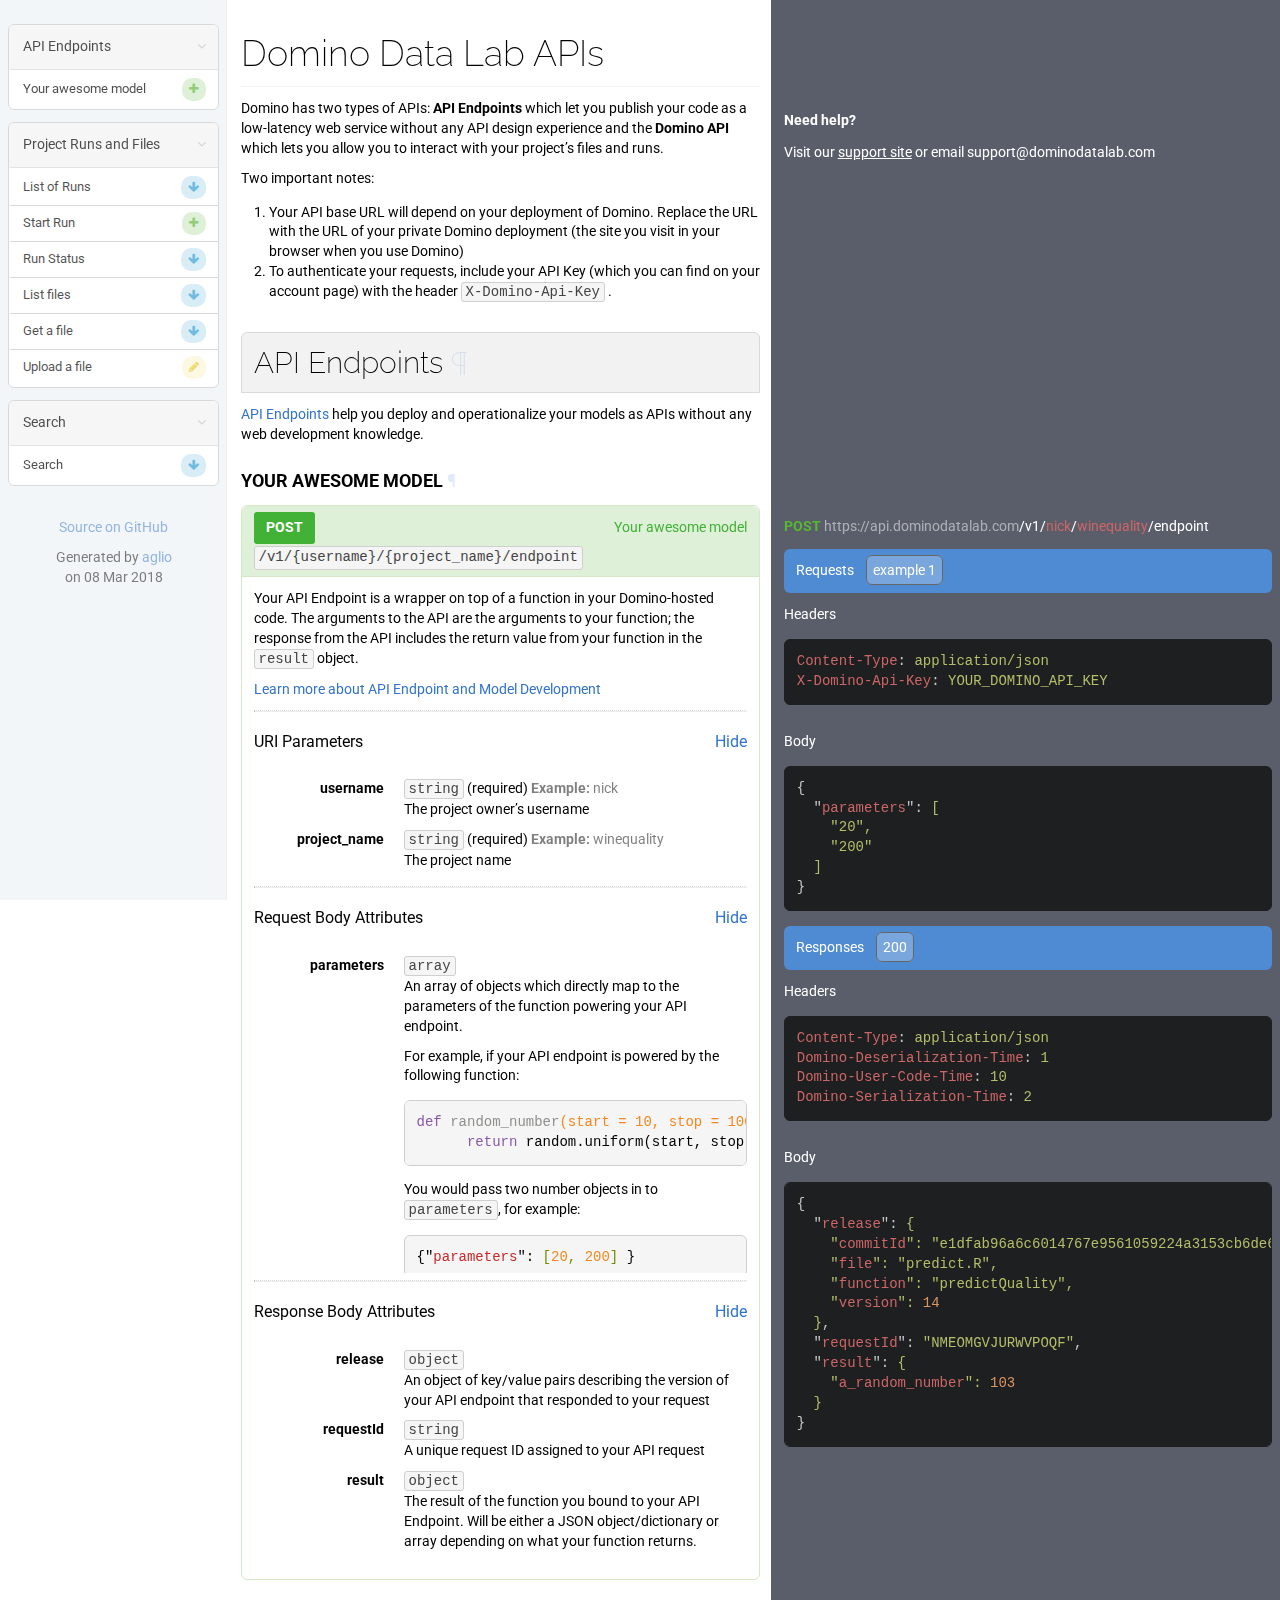
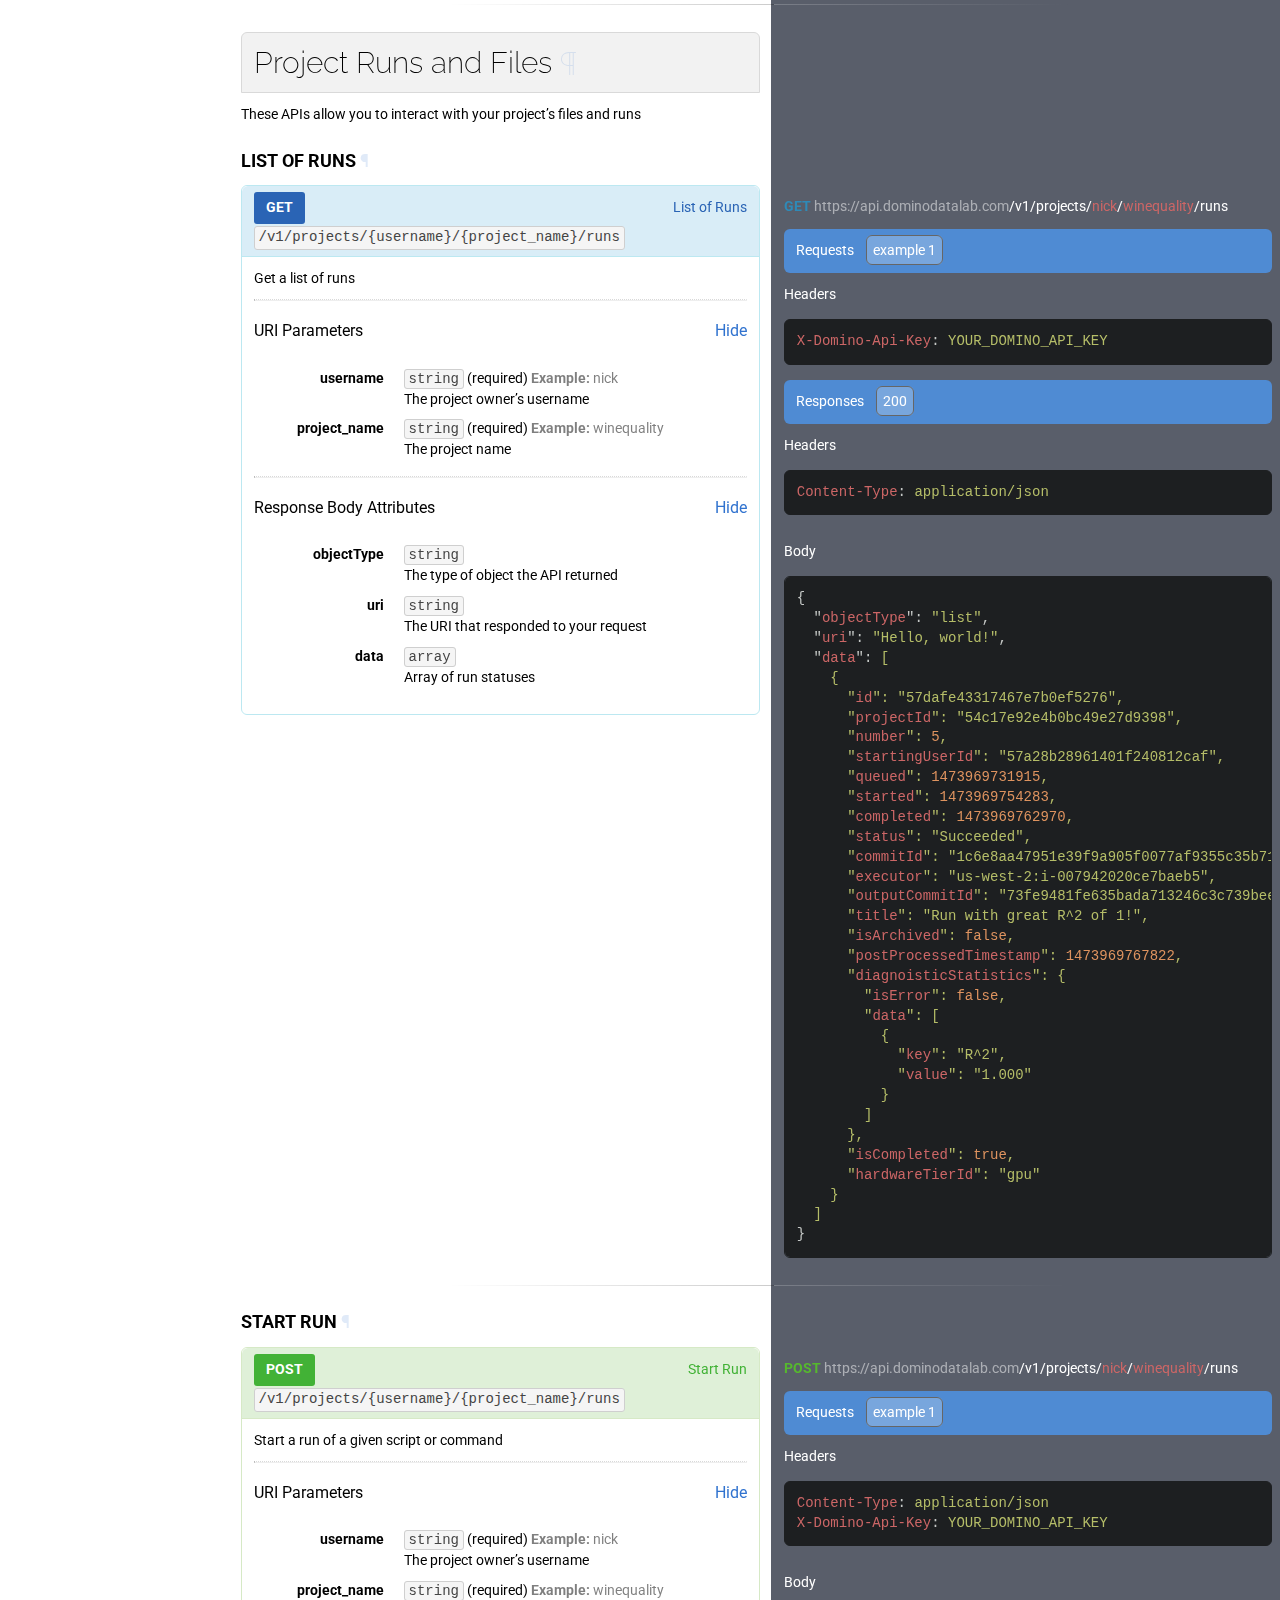
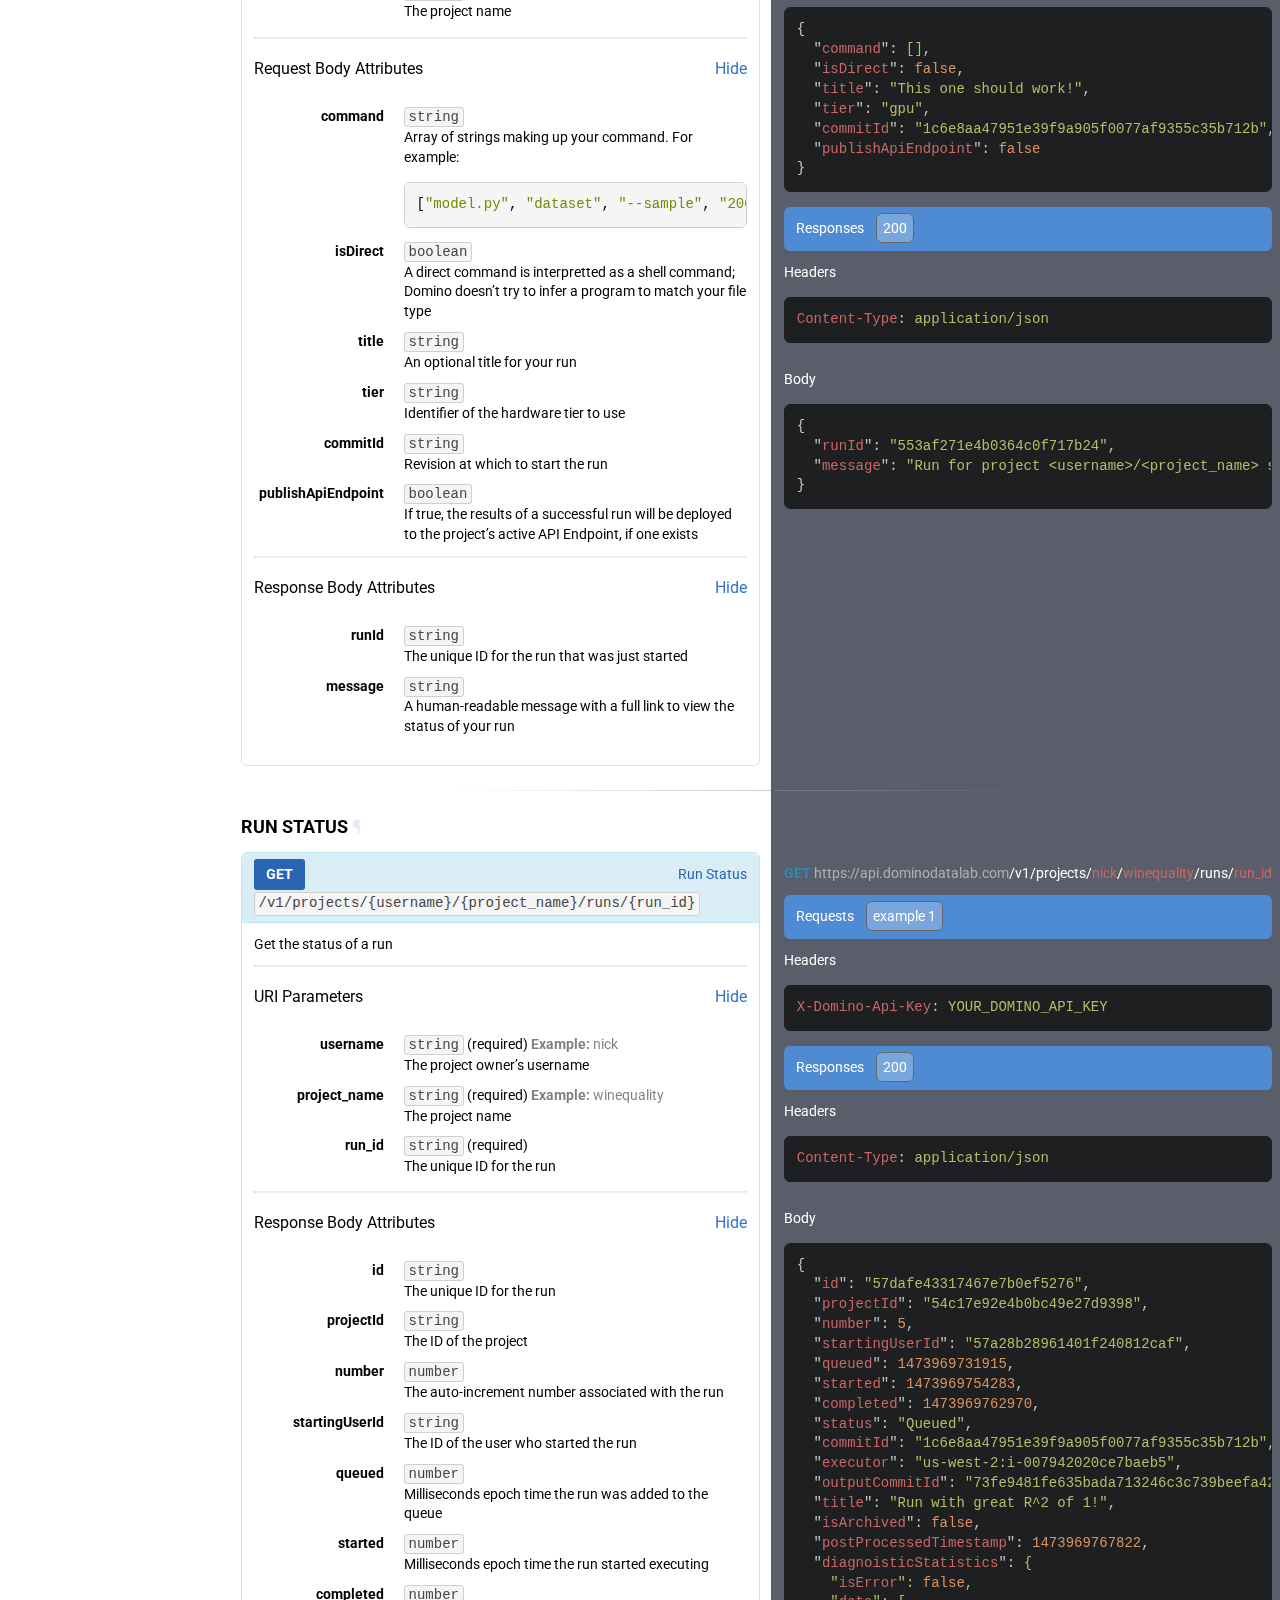
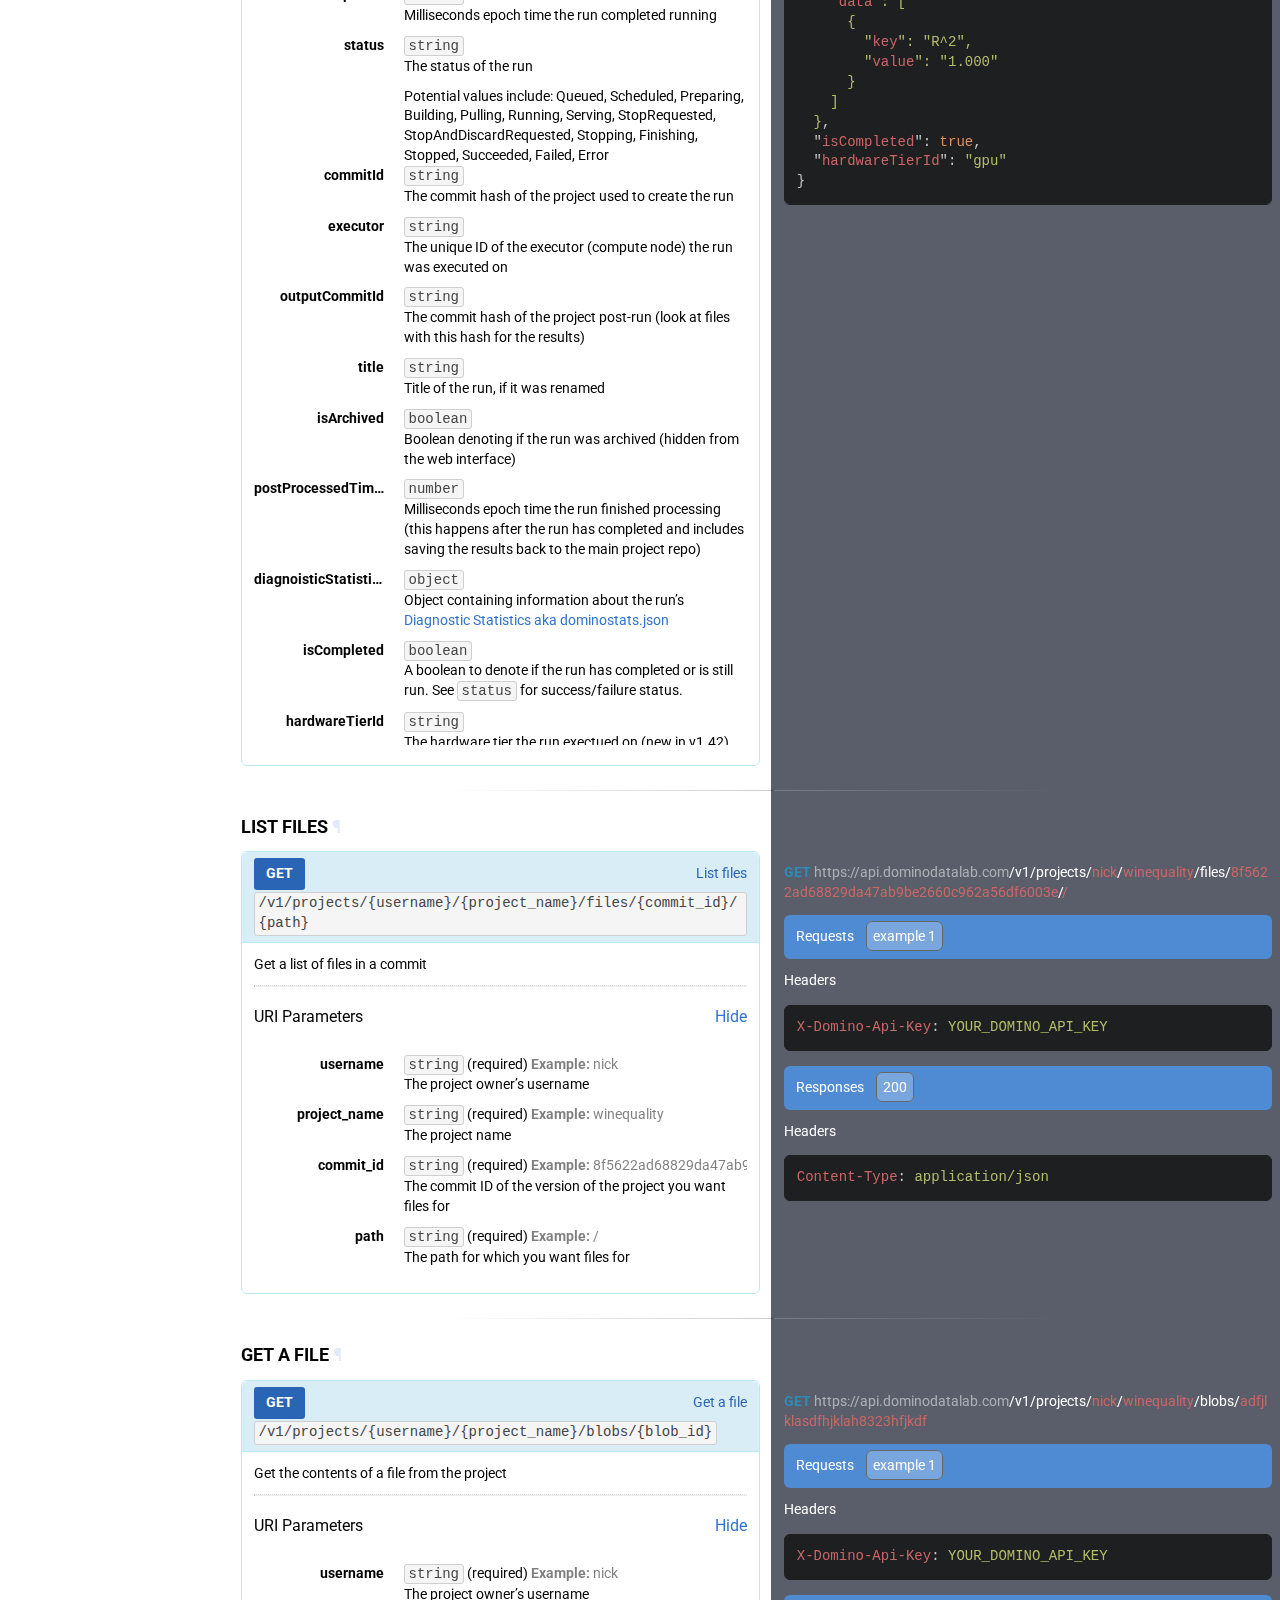
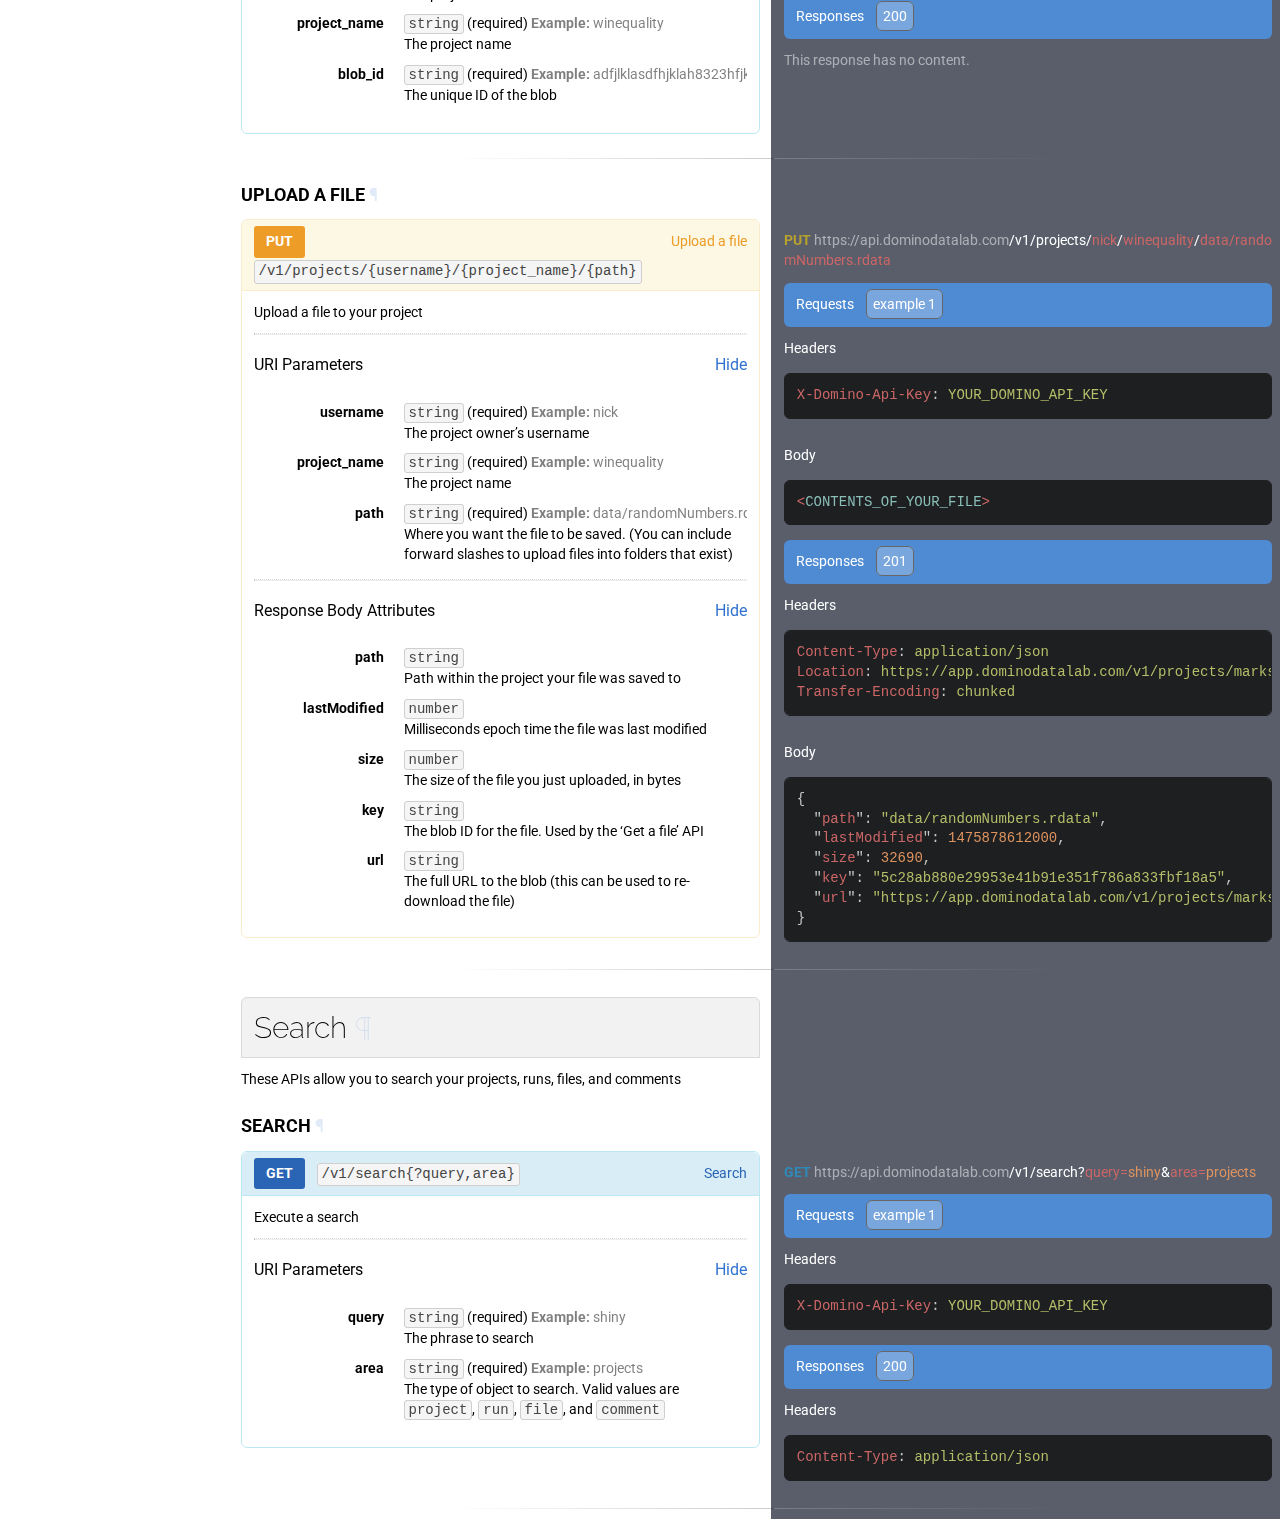
==== commit f75cfa71: "Merge pull request #11 from dominodatalab/revert-10-2-5-new-endpoints" ====
--- a/index.html
+++ b/index.html
@@ -1,4 +1,4 @@
-<!DOCTYPE html><html><head><meta charset="utf-8"><title>Domino Data Lab APIs</title><link rel="stylesheet" href="https://maxcdn.bootstrapcdn.com/font-awesome/4.3.0/css/font-awesome.min.css"><style>@import url('https://fonts.googleapis.com/css?family=Roboto:400,700|Inconsolata|Raleway:200');@import url('https://fonts.googleapis.com/css?family=Roboto:400,700|Inconsolata|Raleway:200');.hljs-comment,.hljs-title{color:#8e908c}.hljs-variable,.hljs-attribute,.hljs-tag,.hljs-regexp,.ruby .hljs-constant,.xml .hljs-tag .hljs-title,.xml .hljs-pi,.xml .hljs-doctype,.html .hljs-doctype,.css .hljs-id,.css .hljs-class,.css .hljs-pseudo{color:#c82829}.hljs-number,.hljs-preprocessor,.hljs-pragma,.hljs-built_in,.hljs-literal,.hljs-params,.hljs-constant{color:#f5871f}.ruby .hljs-class .hljs-title,.css .hljs-rules .hljs-attribute{color:#eab700}.hljs-string,.hljs-value,.hljs-inheritance,.hljs-header,.ruby .hljs-symbol,.xml .hljs-cdata{color:#718c00}.css .hljs-hexcolor{color:#3e999f}.hljs-function,.python .hljs-decorator,.python .hljs-title,.ruby .hljs-function .hljs-title,.ruby .hljs-title .hljs-keyword,.perl .hljs-sub,.javascript .hljs-title,.coffeescript .hljs-title{color:#4271ae}.hljs-keyword,.javascript .hljs-function{color:#8959a8}.hljs{display:block;background:white;color:#4d4d4c;padding:.5em}.coffeescript .javascript,.javascript .xml,.tex .hljs-formula,.xml .javascript,.xml .vbscript,.xml .css,.xml .hljs-cdata{opacity:.5}.right .hljs-comment{color:#969896}.right .css .hljs-class,.right .css .hljs-id,.right .css .hljs-pseudo,.right .hljs-attribute,.right .hljs-regexp,.right .hljs-tag,.right .hljs-variable,.right .html .hljs-doctype,.right .ruby .hljs-constant,.right .xml .hljs-doctype,.right .xml .hljs-pi,.right .xml .hljs-tag .hljs-title{color:#c66}.right .hljs-built_in,.right .hljs-constant,.right .hljs-literal,.right .hljs-number,.right .hljs-params,.right .hljs-pragma,.right .hljs-preprocessor{color:#de935f}.right .css .hljs-rule .hljs-attribute,.right .ruby .hljs-class .hljs-title{color:#f0c674}.right .hljs-header,.right .hljs-inheritance,.right .hljs-name,.right .hljs-string,.right .hljs-value,.right .ruby .hljs-symbol,.right .xml .hljs-cdata{color:#b5bd68}.right .css .hljs-hexcolor,.right .hljs-title{color:#8abeb7}.right .coffeescript .hljs-title,.right .hljs-function,.right .javascript .hljs-title,.right .perl .hljs-sub,.right .python .hljs-decorator,.right .python .hljs-title,.right .ruby .hljs-function .hljs-title,.right .ruby .hljs-title .hljs-keyword{color:#81a2be}.right .hljs-keyword,.right .javascript .hljs-function{color:#b294bb}.right .hljs{display:block;overflow-x:auto;background:#1d1f21;color:#c5c8c6;padding:.5em;-webkit-text-size-adjust:none}.right .coffeescript .javascript,.right .javascript .xml,.right .tex .hljs-formula,.right .xml .css,.right .xml .hljs-cdata,.right .xml .javascript,.right .xml .vbscript{opacity:.5}.title{font-size:16px;font-weight:normal}hr.params{border-top:thin dotted #d9d9d9}section{margin-top:15px}.hljs-comment,.hljs-title{color:#8e908c}.hljs-variable,.hljs-attribute,.hljs-tag,.hljs-regexp,.ruby .hljs-constant,.xml .hljs-tag .hljs-title,.xml .hljs-pi,.xml .hljs-doctype,.html .hljs-doctype,.css .hljs-id,.css .hljs-class,.css .hljs-pseudo{color:#c82829}.hljs-number,.hljs-preprocessor,.hljs-pragma,.hljs-built_in,.hljs-literal,.hljs-params,.hljs-constant{color:#f5871f}.ruby .hljs-class .hljs-title,.css .hljs-rules .hljs-attribute{color:#eab700}.hljs-string,.hljs-value,.hljs-inheritance,.hljs-header,.ruby .hljs-symbol,.xml .hljs-cdata{color:#718c00}.css .hljs-hexcolor{color:#3e999f}.hljs-function,.python .hljs-decorator,.python .hljs-title,.ruby .hljs-function .hljs-title,.ruby .hljs-title .hljs-keyword,.perl .hljs-sub,.javascript .hljs-title,.coffeescript .hljs-title{color:#4271ae}.hljs-keyword,.javascript .hljs-function{color:#8959a8}.hljs{display:block;background:white;color:#4d4d4c;padding:.5em}.coffeescript .javascript,.javascript .xml,.tex .hljs-formula,.xml .javascript,.xml .vbscript,.xml .css,.xml .hljs-cdata{opacity:.5}.right .hljs-comment{color:#969896}.right .css .hljs-class,.right .css .hljs-id,.right .css .hljs-pseudo,.right .hljs-attribute,.right .hljs-regexp,.right .hljs-tag,.right .hljs-variable,.right .html .hljs-doctype,.right .ruby .hljs-constant,.right .xml .hljs-doctype,.right .xml .hljs-pi,.right .xml .hljs-tag .hljs-title{color:#c66}.right .hljs-built_in,.right .hljs-constant,.right .hljs-literal,.right .hljs-number,.right .hljs-params,.right .hljs-pragma,.right .hljs-preprocessor{color:#de935f}.right .css .hljs-rule .hljs-attribute,.right .ruby .hljs-class .hljs-title{color:#f0c674}.right .hljs-header,.right .hljs-inheritance,.right .hljs-name,.right .hljs-string,.right .hljs-value,.right .ruby .hljs-symbol,.right .xml .hljs-cdata{color:#b5bd68}.right .css .hljs-hexcolor,.right .hljs-title{color:#8abeb7}.right .coffeescript .hljs-title,.right .hljs-function,.right .javascript .hljs-title,.right .perl .hljs-sub,.right .python .hljs-decorator,.right .python .hljs-title,.right .ruby .hljs-function .hljs-title,.right .ruby .hljs-title .hljs-keyword{color:#81a2be}.right .hljs-keyword,.right .javascript .hljs-function{color:#b294bb}.right .hljs{display:block;overflow-x:auto;background:#1d1f21;color:#c5c8c6;padding:.5em;-webkit-text-size-adjust:none}.right .coffeescript .javascript,.right .javascript .xml,.right .tex .hljs-formula,.right .xml .css,.right .xml .hljs-cdata,.right .xml .javascript,.right .xml .vbscript{opacity:.5}body{color:black;background:white;font:400 14px / 1.42 'Roboto',Helvetica,sans-serif}header{border-bottom:1px solid #f2f2f2;margin-bottom:12px}h1,h2,h3,h4,h5{color:black;margin:12px 0}h1 .permalink,h2 .permalink,h3 .permalink,h4 .permalink,h5 .permalink{margin-left:0;opacity:0;transition:opacity .25s ease}h1:hover .permalink,h2:hover .permalink,h3:hover .permalink,h4:hover .permalink,h5:hover .permalink{opacity:1}.triple h1 .permalink,.triple h2 .permalink,.triple h3 .permalink,.triple h4 .permalink,.triple h5 .permalink{opacity:.15}.triple h1:hover .permalink,.triple h2:hover .permalink,.triple h3:hover .permalink,.triple h4:hover .permalink,.triple h5:hover .permalink{opacity:.15}h1{font:200 36px 'Raleway',Helvetica,sans-serif;font-size:36px}h2{font:200 36px 'Raleway',Helvetica,sans-serif;font-size:30px}h3{font-size:100%;text-transform:uppercase}h5{font-size:100%;font-weight:normal}p{margin:0 0 10px}p.choices{line-height:1.6}a{color:#3173CF;text-decoration:none}li p{margin:0}hr.split{border:0;height:1px;width:100%;padding-left:6px;margin:12px auto;background-image:linear-gradient(to right, rgba(0,0,0,0) 20%, rgba(0,0,0,0.2) 51.4%, rgba(255,255,255,0.2) 51.4%, rgba(255,255,255,0) 80%)}dl dt{float:left;width:130px;clear:left;text-align:right;overflow:hidden;text-overflow:ellipsis;white-space:nowrap;font-weight:700}dl dd{margin-left:150px}blockquote{color:rgba(0,0,0,0.5);font-size:15.5px;padding:10px 20px;margin:12px 0;border-left:5px solid #e8e8e8}blockquote p:last-child{margin-bottom:0}pre{background-color:#f5f5f5;padding:12px;border:1px solid #cfcfcf;border-radius:6px;overflow:auto}pre code{color:black;background-color:transparent;padding:0;border:none}code{color:#444;background-color:#f5f5f5;font:'Inconsolata',monospace;padding:1px 4px;border:1px solid #cfcfcf;border-radius:3px}ul,ol{padding-left:2em}table{border-collapse:collapse;border-spacing:0;margin-bottom:12px}table tr:nth-child(2n){background-color:#fafafa}table th,table td{padding:6px 12px;border:1px solid #e6e6e6}.text-muted{opacity:.5}.note,.warning{padding:.3em 1em;margin:1em 0;border-radius:2px;font-size:90%}.note h1,.warning h1,.note h2,.warning h2,.note h3,.warning h3,.note h4,.warning h4,.note h5,.warning h5,.note h6,.warning h6{font-family:200 36px 'Raleway',Helvetica,sans-serif;font-size:135%;font-weight:500}.note p,.warning p{margin:.5em 0}.note{color:black;background-color:#eff4fb;border-left:4px solid #3173CF}.note h1,.note h2,.note h3,.note h4,.note h5,.note h6{color:#3173CF}.warning{color:black;background-color:#fbf1f0;border-left:4px solid #c9302c}.warning h1,.warning h2,.warning h3,.warning h4,.warning h5,.warning h6{color:#c9302c}header{margin-top:24px}nav{position:fixed;top:24px;bottom:0;overflow-y:auto}nav .resource-group{padding:0}nav .resource-group .heading{position:relative}nav .resource-group .heading .chevron{position:absolute;top:12px;right:12px;opacity:.5}nav .resource-group .heading a{display:block;color:black;opacity:.7;border-left:2px solid transparent;margin:0}nav .resource-group .heading a:hover{text-decoration:none;background-color:bad-color;border-left:2px solid black}nav ul{list-style-type:none;padding-left:0}nav ul a{display:block;font-size:13px;color:rgba(0,0,0,0.7);padding:8px 12px;border-top:1px solid #d9d9d9;border-left:2px solid transparent;overflow:hidden;text-overflow:ellipsis;white-space:nowrap}nav ul a:hover{text-decoration:none;background-color:bad-color;border-left:2px solid black}nav ul>li{margin:0}nav ul>li:first-child{margin-top:-12px}nav ul>li:last-child{margin-bottom:-12px}nav ul ul a{padding-left:24px}nav ul ul li{margin:0}nav ul ul li:first-child{margin-top:0}nav ul ul li:last-child{margin-bottom:0}nav>div>div>ul>li:first-child>a{border-top:none}.preload *{transition:none !important}.pull-left{float:left}.pull-right{float:right}.badge{display:inline-block;float:right;min-width:10px;min-height:14px;padding:3px 7px;font-size:12px;color:#000;background-color:#f2f2f2;border-radius:10px;margin:-2px 0}.badge.get{color:#70bbe1;background-color:#d9edf7}.badge.head{color:#70bbe1;background-color:#d9edf7}.badge.options{color:#70bbe1;background-color:#d9edf7}.badge.put{color:#f0db70;background-color:#fcf8e3}.badge.patch{color:#f0db70;background-color:#fcf8e3}.badge.post{color:#93cd7c;background-color:#dff0d8}.badge.delete{color:#ce8383;background-color:#f2dede}.collapse-button{float:right}.collapse-button .close{display:none;color:#3173CF;cursor:pointer}.collapse-button .open{color:#3173CF;cursor:pointer}.collapse-button.show .close{display:inline}.collapse-button.show .open{display:none}.collapse-content{max-height:0;overflow:hidden;transition:max-height .3s ease-in-out}nav{width:220px}.container{max-width:940px;margin-left:auto;margin-right:auto}.container .row .content{margin-left:244px;width:696px}.container .row:after{content:'';display:block;clear:both}.container-fluid nav{width:22%}.container-fluid .row .content{margin-left:24%}.container-fluid.triple nav{width:16.5%;padding-right:1px}.container-fluid.triple .row .content{position:relative;margin-left:16.5%;padding-left:24px}.middle:before,.middle:after{content:'';display:table}.middle:after{clear:both}.middle{box-sizing:border-box;width:51.5%;padding-right:12px}.right{box-sizing:border-box;float:right;width:48.5%;padding-left:12px}.right a{color:#3173CF}.right h1,.right h2,.right h3,.right h4,.right h5,.right p,.right div{color:white}.right pre{background-color:#1d1f21;border:1px solid #1d1f21}.right pre code{color:#c5c8c6}.right .description{margin-top:12px}.triple .resource-heading{font-size:125%}.definition{margin-top:12px;margin-bottom:12px}.definition .method{font-weight:bold}.definition .method.get{color:#2e8ab8}.definition .method.head{color:#2e8ab8}.definition .method.options{color:#2e8ab8}.definition .method.post{color:#56b82e}.definition .method.put{color:#b8a22e}.definition .method.patch{color:#b8a22e}.definition .method.delete{color:#b82e2e}.definition .uri{word-break:break-all;word-wrap:break-word}.definition .hostname{opacity:.5}.example-names{background-color:#eee;padding:12px;border-radius:6px}.example-names .tab-button{cursor:pointer;color:black;border:1px solid #ddd;padding:6px;margin-left:12px}.example-names .tab-button.active{background-color:#d5d5d5}.right .example-names{background-color:#4f8bd3}.right .example-names .tab-button{color:white;border:1px solid #666;border-radius:6px}.right .example-names .tab-button.active{background-color:#78a6dd}#nav-background{position:fixed;left:0;top:0;bottom:0;width:16.5%;padding-right:14.4px;background-color:#F3F6F9;border-right:1px solid #f0f0f0;z-index:-1}#right-panel-background{position:absolute;right:-12px;top:-12px;bottom:-12px;width:48.6%;background-color:#595e6a;z-index:-1}@media (max-width:1200px){nav{width:198px}.container{max-width:840px}.container .row .content{margin-left:224px;width:606px}}@media (max-width:992px){nav{width:169.4px}.container{max-width:720px}.container .row .content{margin-left:194px;width:526px}}@media (max-width:768px){nav{display:none}.container{width:95%;max-width:none}.container .row .content,.container-fluid .row .content,.container-fluid.triple .row .content{margin-left:auto;margin-right:auto;width:95%}#nav-background{display:none}#right-panel-background{width:48.6%}}.back-to-top{position:fixed;z-index:1;bottom:0;right:24px;padding:4px 8px;color:rgba(0,0,0,0.5);background-color:#f2f2f2;text-decoration:none !important;border-top:1px solid #d9d9d9;border-left:1px solid #d9d9d9;border-right:1px solid #d9d9d9;border-top-left-radius:3px;border-top-right-radius:3px}.resource-group{padding:12px;margin-bottom:12px;background-color:white;border:1px solid #d9d9d9;border-radius:6px}.resource-group h2.group-heading,.resource-group .heading a{padding:12px;margin:-12px -12px 12px -12px;background-color:#f2f2f2;border-bottom:1px solid #d9d9d9;border-top-left-radius:6px;border-top-right-radius:6px;white-space:nowrap;text-overflow:ellipsis;overflow:hidden}.triple .content .resource-group{padding:0;border:none}.triple .content .resource-group h2.group-heading,.triple .content .resource-group .heading a{margin:0 0 12px 0;border:1px solid #d9d9d9}nav .resource-group .heading a{padding:12px;margin-bottom:0}nav .resource-group .collapse-content{padding:0}.action{margin-bottom:12px;padding:12px 12px 0 12px;overflow:hidden;border:1px solid transparent;border-radius:6px}.action h4.action-heading{padding:6px 12px;margin:-12px -12px 12px -12px;border-bottom:1px solid transparent;border-top-left-radius:6px;border-top-right-radius:6px;overflow:hidden}.action h4.action-heading .name{float:right;font-weight:normal;padding:6px 0}.action h4.action-heading .method{padding:6px 12px;margin-right:12px;border-radius:3px;display:inline-block}.action h4.action-heading .method.get{color:#fff;background-color:#2a64b5}.action h4.action-heading .method.head{color:#fff;background-color:#2a64b5}.action h4.action-heading .method.options{color:#fff;background-color:#2a64b5}.action h4.action-heading .method.put{color:#fff;background-color:#ed9c28}.action h4.action-heading .method.patch{color:#fff;background-color:#ed9c28}.action h4.action-heading .method.post{color:#fff;background-color:#42B236}.action h4.action-heading .method.delete{color:#fff;background-color:#d9534f}.action h4.action-heading code{color:#444;background-color:#f5f5f5;border-color:#cfcfcf;font-weight:normal;word-break:break-all;display:inline-block;margin-top:2px}.action dl.inner{padding-bottom:2px}.action .title{border-bottom:1px solid white;margin:0 -12px -1px -12px;padding:12px}.action.get{border-color:#bce8f1}.action.get h4.action-heading{color:#2a64b5;background:#d9edf7;border-bottom-color:#bce8f1}.action.head{border-color:#bce8f1}.action.head h4.action-heading{color:#2a64b5;background:#d9edf7;border-bottom-color:#bce8f1}.action.options{border-color:#bce8f1}.action.options h4.action-heading{color:#2a64b5;background:#d9edf7;border-bottom-color:#bce8f1}.action.post{border-color:#d6e9c6}.action.post h4.action-heading{color:#42B236;background:#dff0d8;border-bottom-color:#d6e9c6}.action.put{border-color:#faebcc}.action.put h4.action-heading{color:#ed9c28;background:#fcf8e3;border-bottom-color:#faebcc}.action.patch{border-color:#faebcc}.action.patch h4.action-heading{color:#ed9c28;background:#fcf8e3;border-bottom-color:#faebcc}.action.delete{border-color:#ebccd1}.action.delete h4.action-heading{color:#d9534f;background:#f2dede;border-bottom-color:#ebccd1}</style></head><body class="preload"><div id="nav-background"></div><div class="container-fluid triple"><div class="row"><nav><div class="resource-group"><div class="heading"><div class="chevron"><i class="open fa fa-angle-down"></i></div><a href="#api-endpoints">API Endpoints</a></div><div class="collapse-content"><ul><li><a href="#api-endpoints-your-awesome-model-post"><span class="badge post"><i class="fa fa-plus"></i></span>Your awesome model</a></li></ul></div></div><div class="resource-group"><div class="heading"><div class="chevron"><i class="open fa fa-angle-down"></i></div><a href="#project-runs-and-files">Project Runs and Files</a></div><div class="collapse-content"><ul><li><a href="#project-runs-and-files-create-a-new-project-post"><span class="badge post"><i class="fa fa-plus"></i></span>Create a new Project</a></li><li><a href="#project-runs-and-files-list-of-runs-get"><span class="badge get"><i class="fa fa-arrow-down"></i></span>List of Runs</a></li><li><a href="#project-runs-and-files-start-run-post"><span class="badge post"><i class="fa fa-plus"></i></span>Start Run</a></li><li><a href="#project-runs-and-files-run-status-get"><span class="badge get"><i class="fa fa-arrow-down"></i></span>Run Status</a></li><li><a href="#project-runs-and-files-get-run-logs-get"><span class="badge get"><i class="fa fa-arrow-down"></i></span>Get Run logs</a></li><li><a href="#project-runs-and-files-list-files-get"><span class="badge get"><i class="fa fa-arrow-down"></i></span>List files</a></li><li><a href="#project-runs-and-files-get-a-file-get"><span class="badge get"><i class="fa fa-arrow-down"></i></span>Get a file</a></li><li><a href="#project-runs-and-files-upload-a-file-put"><span class="badge put"><i class="fa fa-pencil"></i></span>Upload a file</a></li></ul></div></div><div class="resource-group"><div class="heading"><div class="chevron"><i class="open fa fa-angle-down"></i></div><a href="#search">Search</a></div><div class="collapse-content"><ul><li><a href="#search-search-get"><span class="badge get"><i class="fa fa-arrow-down"></i></span>Search</a></li></ul></div></div><br><p style="text-align: center;" class="text-muted"><a href="https://github.com/dominodatalab/api-docs" target="blank">Source on GitHub</a></p><p style="text-align: center;" class="text-muted">Generated by&nbsp;<a href="https://github.com/danielgtaylor/aglio" target="blank" class="aglio">aglio</a><br>on 19 Feb 2018</p></nav><div class="content"><div id="right-panel-background"></div><div class="middle"><header><h1 id="top">Domino Data Lab APIs</h1></header></div><div class="right"><h4>Need help?</h4><p>Visit our <a href="https://support.dominodatalab.com" style="color: white;text-decoration: underline;">support site</a>&nbsp;or email support@dominodatalab.com</p></div><div class="middle"><p>Domino has two types of APIs: <strong>API Endpoints</strong> which let you publish your code as a low-latency web service without any API design experience and the <strong>Domino API</strong> which lets you allow you to interact with your project’s files and runs.</p>
+<!DOCTYPE html><html><head><meta charset="utf-8"><title>Domino Data Lab APIs</title><link rel="stylesheet" href="https://maxcdn.bootstrapcdn.com/font-awesome/4.3.0/css/font-awesome.min.css"><style>@import url('https://fonts.googleapis.com/css?family=Roboto:400,700|Inconsolata|Raleway:200');@import url('https://fonts.googleapis.com/css?family=Roboto:400,700|Inconsolata|Raleway:200');.hljs-comment,.hljs-title{color:#8e908c}.hljs-variable,.hljs-attribute,.hljs-tag,.hljs-regexp,.ruby .hljs-constant,.xml .hljs-tag .hljs-title,.xml .hljs-pi,.xml .hljs-doctype,.html .hljs-doctype,.css .hljs-id,.css .hljs-class,.css .hljs-pseudo{color:#c82829}.hljs-number,.hljs-preprocessor,.hljs-pragma,.hljs-built_in,.hljs-literal,.hljs-params,.hljs-constant{color:#f5871f}.ruby .hljs-class .hljs-title,.css .hljs-rules .hljs-attribute{color:#eab700}.hljs-string,.hljs-value,.hljs-inheritance,.hljs-header,.ruby .hljs-symbol,.xml .hljs-cdata{color:#718c00}.css .hljs-hexcolor{color:#3e999f}.hljs-function,.python .hljs-decorator,.python .hljs-title,.ruby .hljs-function .hljs-title,.ruby .hljs-title .hljs-keyword,.perl .hljs-sub,.javascript .hljs-title,.coffeescript .hljs-title{color:#4271ae}.hljs-keyword,.javascript .hljs-function{color:#8959a8}.hljs{display:block;background:white;color:#4d4d4c;padding:.5em}.coffeescript .javascript,.javascript .xml,.tex .hljs-formula,.xml .javascript,.xml .vbscript,.xml .css,.xml .hljs-cdata{opacity:.5}.right .hljs-comment{color:#969896}.right .css .hljs-class,.right .css .hljs-id,.right .css .hljs-pseudo,.right .hljs-attribute,.right .hljs-regexp,.right .hljs-tag,.right .hljs-variable,.right .html .hljs-doctype,.right .ruby .hljs-constant,.right .xml .hljs-doctype,.right .xml .hljs-pi,.right .xml .hljs-tag .hljs-title{color:#c66}.right .hljs-built_in,.right .hljs-constant,.right .hljs-literal,.right .hljs-number,.right .hljs-params,.right .hljs-pragma,.right .hljs-preprocessor{color:#de935f}.right .css .hljs-rule .hljs-attribute,.right .ruby .hljs-class .hljs-title{color:#f0c674}.right .hljs-header,.right .hljs-inheritance,.right .hljs-name,.right .hljs-string,.right .hljs-value,.right .ruby .hljs-symbol,.right .xml .hljs-cdata{color:#b5bd68}.right .css .hljs-hexcolor,.right .hljs-title{color:#8abeb7}.right .coffeescript .hljs-title,.right .hljs-function,.right .javascript .hljs-title,.right .perl .hljs-sub,.right .python .hljs-decorator,.right .python .hljs-title,.right .ruby .hljs-function .hljs-title,.right .ruby .hljs-title .hljs-keyword{color:#81a2be}.right .hljs-keyword,.right .javascript .hljs-function{color:#b294bb}.right .hljs{display:block;overflow-x:auto;background:#1d1f21;color:#c5c8c6;padding:.5em;-webkit-text-size-adjust:none}.right .coffeescript .javascript,.right .javascript .xml,.right .tex .hljs-formula,.right .xml .css,.right .xml .hljs-cdata,.right .xml .javascript,.right .xml .vbscript{opacity:.5}.title{font-size:16px;font-weight:normal}hr.params{border-top:thin dotted #d9d9d9}section{margin-top:15px}.hljs-comment,.hljs-title{color:#8e908c}.hljs-variable,.hljs-attribute,.hljs-tag,.hljs-regexp,.ruby .hljs-constant,.xml .hljs-tag .hljs-title,.xml .hljs-pi,.xml .hljs-doctype,.html .hljs-doctype,.css .hljs-id,.css .hljs-class,.css .hljs-pseudo{color:#c82829}.hljs-number,.hljs-preprocessor,.hljs-pragma,.hljs-built_in,.hljs-literal,.hljs-params,.hljs-constant{color:#f5871f}.ruby .hljs-class .hljs-title,.css .hljs-rules .hljs-attribute{color:#eab700}.hljs-string,.hljs-value,.hljs-inheritance,.hljs-header,.ruby .hljs-symbol,.xml .hljs-cdata{color:#718c00}.css .hljs-hexcolor{color:#3e999f}.hljs-function,.python .hljs-decorator,.python .hljs-title,.ruby .hljs-function .hljs-title,.ruby .hljs-title .hljs-keyword,.perl .hljs-sub,.javascript .hljs-title,.coffeescript .hljs-title{color:#4271ae}.hljs-keyword,.javascript .hljs-function{color:#8959a8}.hljs{display:block;background:white;color:#4d4d4c;padding:.5em}.coffeescript .javascript,.javascript .xml,.tex .hljs-formula,.xml .javascript,.xml .vbscript,.xml .css,.xml .hljs-cdata{opacity:.5}.right .hljs-comment{color:#969896}.right .css .hljs-class,.right .css .hljs-id,.right .css .hljs-pseudo,.right .hljs-attribute,.right .hljs-regexp,.right .hljs-tag,.right .hljs-variable,.right .html .hljs-doctype,.right .ruby .hljs-constant,.right .xml .hljs-doctype,.right .xml .hljs-pi,.right .xml .hljs-tag .hljs-title{color:#c66}.right .hljs-built_in,.right .hljs-constant,.right .hljs-literal,.right .hljs-number,.right .hljs-params,.right .hljs-pragma,.right .hljs-preprocessor{color:#de935f}.right .css .hljs-rule .hljs-attribute,.right .ruby .hljs-class .hljs-title{color:#f0c674}.right .hljs-header,.right .hljs-inheritance,.right .hljs-name,.right .hljs-string,.right .hljs-value,.right .ruby .hljs-symbol,.right .xml .hljs-cdata{color:#b5bd68}.right .css .hljs-hexcolor,.right .hljs-title{color:#8abeb7}.right .coffeescript .hljs-title,.right .hljs-function,.right .javascript .hljs-title,.right .perl .hljs-sub,.right .python .hljs-decorator,.right .python .hljs-title,.right .ruby .hljs-function .hljs-title,.right .ruby .hljs-title .hljs-keyword{color:#81a2be}.right .hljs-keyword,.right .javascript .hljs-function{color:#b294bb}.right .hljs{display:block;overflow-x:auto;background:#1d1f21;color:#c5c8c6;padding:.5em;-webkit-text-size-adjust:none}.right .coffeescript .javascript,.right .javascript .xml,.right .tex .hljs-formula,.right .xml .css,.right .xml .hljs-cdata,.right .xml .javascript,.right .xml .vbscript{opacity:.5}body{color:black;background:white;font:400 14px / 1.42 'Roboto',Helvetica,sans-serif}header{border-bottom:1px solid #f2f2f2;margin-bottom:12px}h1,h2,h3,h4,h5{color:black;margin:12px 0}h1 .permalink,h2 .permalink,h3 .permalink,h4 .permalink,h5 .permalink{margin-left:0;opacity:0;transition:opacity .25s ease}h1:hover .permalink,h2:hover .permalink,h3:hover .permalink,h4:hover .permalink,h5:hover .permalink{opacity:1}.triple h1 .permalink,.triple h2 .permalink,.triple h3 .permalink,.triple h4 .permalink,.triple h5 .permalink{opacity:.15}.triple h1:hover .permalink,.triple h2:hover .permalink,.triple h3:hover .permalink,.triple h4:hover .permalink,.triple h5:hover .permalink{opacity:.15}h1{font:200 36px 'Raleway',Helvetica,sans-serif;font-size:36px}h2{font:200 36px 'Raleway',Helvetica,sans-serif;font-size:30px}h3{font-size:100%;text-transform:uppercase}h5{font-size:100%;font-weight:normal}p{margin:0 0 10px}p.choices{line-height:1.6}a{color:#3173CF;text-decoration:none}li p{margin:0}hr.split{border:0;height:1px;width:100%;padding-left:6px;margin:12px auto;background-image:linear-gradient(to right, rgba(0,0,0,0) 20%, rgba(0,0,0,0.2) 51.4%, rgba(255,255,255,0.2) 51.4%, rgba(255,255,255,0) 80%)}dl dt{float:left;width:130px;clear:left;text-align:right;overflow:hidden;text-overflow:ellipsis;white-space:nowrap;font-weight:700}dl dd{margin-left:150px}blockquote{color:rgba(0,0,0,0.5);font-size:15.5px;padding:10px 20px;margin:12px 0;border-left:5px solid #e8e8e8}blockquote p:last-child{margin-bottom:0}pre{background-color:#f5f5f5;padding:12px;border:1px solid #cfcfcf;border-radius:6px;overflow:auto}pre code{color:black;background-color:transparent;padding:0;border:none}code{color:#444;background-color:#f5f5f5;font:'Inconsolata',monospace;padding:1px 4px;border:1px solid #cfcfcf;border-radius:3px}ul,ol{padding-left:2em}table{border-collapse:collapse;border-spacing:0;margin-bottom:12px}table tr:nth-child(2n){background-color:#fafafa}table th,table td{padding:6px 12px;border:1px solid #e6e6e6}.text-muted{opacity:.5}.note,.warning{padding:.3em 1em;margin:1em 0;border-radius:2px;font-size:90%}.note h1,.warning h1,.note h2,.warning h2,.note h3,.warning h3,.note h4,.warning h4,.note h5,.warning h5,.note h6,.warning h6{font-family:200 36px 'Raleway',Helvetica,sans-serif;font-size:135%;font-weight:500}.note p,.warning p{margin:.5em 0}.note{color:black;background-color:#eff4fb;border-left:4px solid #3173CF}.note h1,.note h2,.note h3,.note h4,.note h5,.note h6{color:#3173CF}.warning{color:black;background-color:#fbf1f0;border-left:4px solid #c9302c}.warning h1,.warning h2,.warning h3,.warning h4,.warning h5,.warning h6{color:#c9302c}header{margin-top:24px}nav{position:fixed;top:24px;bottom:0;overflow-y:auto}nav .resource-group{padding:0}nav .resource-group .heading{position:relative}nav .resource-group .heading .chevron{position:absolute;top:12px;right:12px;opacity:.5}nav .resource-group .heading a{display:block;color:black;opacity:.7;border-left:2px solid transparent;margin:0}nav .resource-group .heading a:hover{text-decoration:none;background-color:bad-color;border-left:2px solid black}nav ul{list-style-type:none;padding-left:0}nav ul a{display:block;font-size:13px;color:rgba(0,0,0,0.7);padding:8px 12px;border-top:1px solid #d9d9d9;border-left:2px solid transparent;overflow:hidden;text-overflow:ellipsis;white-space:nowrap}nav ul a:hover{text-decoration:none;background-color:bad-color;border-left:2px solid black}nav ul>li{margin:0}nav ul>li:first-child{margin-top:-12px}nav ul>li:last-child{margin-bottom:-12px}nav ul ul a{padding-left:24px}nav ul ul li{margin:0}nav ul ul li:first-child{margin-top:0}nav ul ul li:last-child{margin-bottom:0}nav>div>div>ul>li:first-child>a{border-top:none}.preload *{transition:none !important}.pull-left{float:left}.pull-right{float:right}.badge{display:inline-block;float:right;min-width:10px;min-height:14px;padding:3px 7px;font-size:12px;color:#000;background-color:#f2f2f2;border-radius:10px;margin:-2px 0}.badge.get{color:#70bbe1;background-color:#d9edf7}.badge.head{color:#70bbe1;background-color:#d9edf7}.badge.options{color:#70bbe1;background-color:#d9edf7}.badge.put{color:#f0db70;background-color:#fcf8e3}.badge.patch{color:#f0db70;background-color:#fcf8e3}.badge.post{color:#93cd7c;background-color:#dff0d8}.badge.delete{color:#ce8383;background-color:#f2dede}.collapse-button{float:right}.collapse-button .close{display:none;color:#3173CF;cursor:pointer}.collapse-button .open{color:#3173CF;cursor:pointer}.collapse-button.show .close{display:inline}.collapse-button.show .open{display:none}.collapse-content{max-height:0;overflow:hidden;transition:max-height .3s ease-in-out}nav{width:220px}.container{max-width:940px;margin-left:auto;margin-right:auto}.container .row .content{margin-left:244px;width:696px}.container .row:after{content:'';display:block;clear:both}.container-fluid nav{width:22%}.container-fluid .row .content{margin-left:24%}.container-fluid.triple nav{width:16.5%;padding-right:1px}.container-fluid.triple .row .content{position:relative;margin-left:16.5%;padding-left:24px}.middle:before,.middle:after{content:'';display:table}.middle:after{clear:both}.middle{box-sizing:border-box;width:51.5%;padding-right:12px}.right{box-sizing:border-box;float:right;width:48.5%;padding-left:12px}.right a{color:#3173CF}.right h1,.right h2,.right h3,.right h4,.right h5,.right p,.right div{color:white}.right pre{background-color:#1d1f21;border:1px solid #1d1f21}.right pre code{color:#c5c8c6}.right .description{margin-top:12px}.triple .resource-heading{font-size:125%}.definition{margin-top:12px;margin-bottom:12px}.definition .method{font-weight:bold}.definition .method.get{color:#2e8ab8}.definition .method.head{color:#2e8ab8}.definition .method.options{color:#2e8ab8}.definition .method.post{color:#56b82e}.definition .method.put{color:#b8a22e}.definition .method.patch{color:#b8a22e}.definition .method.delete{color:#b82e2e}.definition .uri{word-break:break-all;word-wrap:break-word}.definition .hostname{opacity:.5}.example-names{background-color:#eee;padding:12px;border-radius:6px}.example-names .tab-button{cursor:pointer;color:black;border:1px solid #ddd;padding:6px;margin-left:12px}.example-names .tab-button.active{background-color:#d5d5d5}.right .example-names{background-color:#4f8bd3}.right .example-names .tab-button{color:white;border:1px solid #666;border-radius:6px}.right .example-names .tab-button.active{background-color:#78a6dd}#nav-background{position:fixed;left:0;top:0;bottom:0;width:16.5%;padding-right:14.4px;background-color:#F3F6F9;border-right:1px solid #f0f0f0;z-index:-1}#right-panel-background{position:absolute;right:-12px;top:-12px;bottom:-12px;width:48.6%;background-color:#595e6a;z-index:-1}@media (max-width:1200px){nav{width:198px}.container{max-width:840px}.container .row .content{margin-left:224px;width:606px}}@media (max-width:992px){nav{width:169.4px}.container{max-width:720px}.container .row .content{margin-left:194px;width:526px}}@media (max-width:768px){nav{display:none}.container{width:95%;max-width:none}.container .row .content,.container-fluid .row .content,.container-fluid.triple .row .content{margin-left:auto;margin-right:auto;width:95%}#nav-background{display:none}#right-panel-background{width:48.6%}}.back-to-top{position:fixed;z-index:1;bottom:0;right:24px;padding:4px 8px;color:rgba(0,0,0,0.5);background-color:#f2f2f2;text-decoration:none !important;border-top:1px solid #d9d9d9;border-left:1px solid #d9d9d9;border-right:1px solid #d9d9d9;border-top-left-radius:3px;border-top-right-radius:3px}.resource-group{padding:12px;margin-bottom:12px;background-color:white;border:1px solid #d9d9d9;border-radius:6px}.resource-group h2.group-heading,.resource-group .heading a{padding:12px;margin:-12px -12px 12px -12px;background-color:#f2f2f2;border-bottom:1px solid #d9d9d9;border-top-left-radius:6px;border-top-right-radius:6px;white-space:nowrap;text-overflow:ellipsis;overflow:hidden}.triple .content .resource-group{padding:0;border:none}.triple .content .resource-group h2.group-heading,.triple .content .resource-group .heading a{margin:0 0 12px 0;border:1px solid #d9d9d9}nav .resource-group .heading a{padding:12px;margin-bottom:0}nav .resource-group .collapse-content{padding:0}.action{margin-bottom:12px;padding:12px 12px 0 12px;overflow:hidden;border:1px solid transparent;border-radius:6px}.action h4.action-heading{padding:6px 12px;margin:-12px -12px 12px -12px;border-bottom:1px solid transparent;border-top-left-radius:6px;border-top-right-radius:6px;overflow:hidden}.action h4.action-heading .name{float:right;font-weight:normal;padding:6px 0}.action h4.action-heading .method{padding:6px 12px;margin-right:12px;border-radius:3px;display:inline-block}.action h4.action-heading .method.get{color:#fff;background-color:#2a64b5}.action h4.action-heading .method.head{color:#fff;background-color:#2a64b5}.action h4.action-heading .method.options{color:#fff;background-color:#2a64b5}.action h4.action-heading .method.put{color:#fff;background-color:#ed9c28}.action h4.action-heading .method.patch{color:#fff;background-color:#ed9c28}.action h4.action-heading .method.post{color:#fff;background-color:#42B236}.action h4.action-heading .method.delete{color:#fff;background-color:#d9534f}.action h4.action-heading code{color:#444;background-color:#f5f5f5;border-color:#cfcfcf;font-weight:normal;word-break:break-all;display:inline-block;margin-top:2px}.action dl.inner{padding-bottom:2px}.action .title{border-bottom:1px solid white;margin:0 -12px -1px -12px;padding:12px}.action.get{border-color:#bce8f1}.action.get h4.action-heading{color:#2a64b5;background:#d9edf7;border-bottom-color:#bce8f1}.action.head{border-color:#bce8f1}.action.head h4.action-heading{color:#2a64b5;background:#d9edf7;border-bottom-color:#bce8f1}.action.options{border-color:#bce8f1}.action.options h4.action-heading{color:#2a64b5;background:#d9edf7;border-bottom-color:#bce8f1}.action.post{border-color:#d6e9c6}.action.post h4.action-heading{color:#42B236;background:#dff0d8;border-bottom-color:#d6e9c6}.action.put{border-color:#faebcc}.action.put h4.action-heading{color:#ed9c28;background:#fcf8e3;border-bottom-color:#faebcc}.action.patch{border-color:#faebcc}.action.patch h4.action-heading{color:#ed9c28;background:#fcf8e3;border-bottom-color:#faebcc}.action.delete{border-color:#ebccd1}.action.delete h4.action-heading{color:#d9534f;background:#f2dede;border-bottom-color:#ebccd1}</style></head><body class="preload"><div id="nav-background"></div><div class="container-fluid triple"><div class="row"><nav><div class="resource-group"><div class="heading"><div class="chevron"><i class="open fa fa-angle-down"></i></div><a href="#api-endpoints">API Endpoints</a></div><div class="collapse-content"><ul><li><a href="#api-endpoints-your-awesome-model-post"><span class="badge post"><i class="fa fa-plus"></i></span>Your awesome model</a></li></ul></div></div><div class="resource-group"><div class="heading"><div class="chevron"><i class="open fa fa-angle-down"></i></div><a href="#project-runs-and-files">Project Runs and Files</a></div><div class="collapse-content"><ul><li><a href="#project-runs-and-files-list-of-runs-get"><span class="badge get"><i class="fa fa-arrow-down"></i></span>List of Runs</a></li><li><a href="#project-runs-and-files-start-run-post"><span class="badge post"><i class="fa fa-plus"></i></span>Start Run</a></li><li><a href="#project-runs-and-files-run-status-get"><span class="badge get"><i class="fa fa-arrow-down"></i></span>Run Status</a></li><li><a href="#project-runs-and-files-list-files-get"><span class="badge get"><i class="fa fa-arrow-down"></i></span>List files</a></li><li><a href="#project-runs-and-files-get-a-file-get"><span class="badge get"><i class="fa fa-arrow-down"></i></span>Get a file</a></li><li><a href="#project-runs-and-files-upload-a-file-put"><span class="badge put"><i class="fa fa-pencil"></i></span>Upload a file</a></li></ul></div></div><div class="resource-group"><div class="heading"><div class="chevron"><i class="open fa fa-angle-down"></i></div><a href="#search">Search</a></div><div class="collapse-content"><ul><li><a href="#search-search-get"><span class="badge get"><i class="fa fa-arrow-down"></i></span>Search</a></li></ul></div></div><br><p style="text-align: center;" class="text-muted"><a href="https://github.com/dominodatalab/api-docs" target="blank">Source on GitHub</a></p><p style="text-align: center;" class="text-muted">Generated by&nbsp;<a href="https://github.com/danielgtaylor/aglio" target="blank" class="aglio">aglio</a><br>on 08 Mar 2018</p></nav><div class="content"><div id="right-panel-background"></div><div class="middle"><header><h1 id="top">Domino Data Lab APIs</h1></header></div><div class="right"><h4>Need help?</h4><p>Visit our <a href="https://support.dominodatalab.com" style="color: white;text-decoration: underline;">support site</a>&nbsp;or email support@dominodatalab.com</p></div><div class="middle"><p>Domino has two types of APIs: <strong>API Endpoints</strong> which let you publish your code as a low-latency web service without any API design experience and the <strong>Domino API</strong> which lets you allow you to interact with your project’s files and runs.</p>
 <p>Two important notes:</p>
 <ol>
 <li>
@@ -39,17 +39,7 @@
 </dd><dt>requestId</dt><dd><code>string</code>&nbsp;<p>A unique request ID assigned to your API request</p>
 </dd><dt>result</dt><dd><code>object</code>&nbsp;<p>The result of the function you bound to your API Endpoint. Will be either a JSON object/dictionary or array depending on what your function returns.</p>
 </dd></dl></div><br></div></div><hr class="split"><div class="middle"><section id="project-runs-and-files" class="resource-group"><h2 class="group-heading">Project Runs and Files <a href="#project-runs-and-files" class="permalink">&para;</a></h2><p>These APIs allow you to interact with your project’s files and runs</p>
-</section></div><div class="middle"><div id="project-runs-and-files-create-a-new-project" class="resource"><h3 class="resource-heading">Create a new Project <a href="#project-runs-and-files-create-a-new-project" class="permalink">&para;</a></h3></div></div><div class="right"><div class="definition"><span class="method post">POST</span>&nbsp;<span class="uri"><span class="hostname">https://api.dominodatalab.com</span>/project</span></div><div class="tabs"><div class="example-names"><span>Requests</span><span class="tab-button">example 1</span></div><div class="tab"><div><div class="inner"><h5>Headers</h5><pre><code><span class="hljs-attribute">Content-Type</span>: <span class="hljs-string">application/x-www-form-urlencoded</span><br><span class="hljs-attribute">X-Domino-Api-Key</span>: <span class="hljs-string">YOUR_DOMINO_API_KEY</span></code></pre><div style="height: 1px;"></div><h5>Body</h5><pre><code>{
-  "<span class="hljs-attribute">projectName</span>": <span class="hljs-value"><span class="hljs-string">"winequality"</span></span>,
-  "<span class="hljs-attribute">ownerOverrideUsername</span>": <span class="hljs-value"><span class="hljs-string">"domino"</span></span>,
-  "<span class="hljs-attribute">useDefaultIgnoreFile</span>": <span class="hljs-value"><span class="hljs-literal">true</span>
-</span>}</code></pre><div style="height: 1px;"></div></div></div><div class="tabs"><div class="example-names"><span>Responses</span><span class="tab-button">200</span></div><div class="tab"><div><div class="inner"><h5>Headers</h5><pre><code><span class="hljs-attribute">Content-Type</span>: <span class="hljs-string">application/text</span></code></pre><div style="height: 1px;"></div><h5>Body</h5><pre><code>The string <span class="hljs-string">"Created project {owner}/{projectName} successfully."</span></code></pre><div style="height: 1px;"></div></div></div></div></div></div></div></div><div class="middle"><div id="project-runs-and-files-create-a-new-project-post" class="action post"><h4 class="action-heading"><div class="name">Create a new Project</div><a href="#project-runs-and-files-create-a-new-project-post" class="method post">POST</a><code class="uri">/project</code></h4><p>Create a new Project</p>
-<hr class="params"><div class="title">Request Body Attributes<div class="collapse-button show"><span class="close">Hide</span><span class="open">Show</span></div></div><div class="collapse-content"><dl class="inner"><dt>projectName</dt><dd><code>string</code>&nbsp;<p>The name of the project to create</p>
-</dd><dt>ownerOverrideUsername</dt><dd><code>string</code>&nbsp;<p>The owner to create the project for, typically for an</p>
-<p>Organization you are a member of.  If not provided, the owner is the user making the creation request.</p>
-</dd><dt>useDefaultIgnoreFile</dt><dd><code>boolean</code>&nbsp;<p>If true, use the Domino application’s default <code>.dominoignore</code></p>
-<p>file in the project. Otherwise, the project is not created with a <code>.dominoignore</code> file.</p>
-</dd></dl></div><br></div></div><hr class="split"><div class="middle"><div id="project-runs-and-files-list-of-runs" class="resource"><h3 class="resource-heading">List of Runs <a href="#project-runs-and-files-list-of-runs" class="permalink">&para;</a></h3></div></div><div class="right"><div class="definition"><span class="method get">GET</span>&nbsp;<span class="uri"><span class="hostname">https://api.dominodatalab.com</span>/v1/projects/<span class="hljs-attribute" title="username">nick</span>/<span class="hljs-attribute" title="project_name">winequality</span>/runs</span></div><div class="tabs"><div class="example-names"><span>Requests</span><span class="tab-button">example 1</span></div><div class="tab"><div><div class="inner"><h5>Headers</h5><pre><code><span class="hljs-attribute">X-Domino-Api-Key</span>: <span class="hljs-string">YOUR_DOMINO_API_KEY</span></code></pre><div style="height: 1px;"></div></div></div><div class="tabs"><div class="example-names"><span>Responses</span><span class="tab-button">200</span></div><div class="tab"><div><div class="inner"><h5>Headers</h5><pre><code><span class="hljs-attribute">Content-Type</span>: <span class="hljs-string">application/json</span></code></pre><div style="height: 1px;"></div><h5>Body</h5><pre><code>{
+</section></div><div class="middle"><div id="project-runs-and-files-list-of-runs" class="resource"><h3 class="resource-heading">List of Runs <a href="#project-runs-and-files-list-of-runs" class="permalink">&para;</a></h3></div></div><div class="right"><div class="definition"><span class="method get">GET</span>&nbsp;<span class="uri"><span class="hostname">https://api.dominodatalab.com</span>/v1/projects/<span class="hljs-attribute" title="username">nick</span>/<span class="hljs-attribute" title="project_name">winequality</span>/runs</span></div><div class="tabs"><div class="example-names"><span>Requests</span><span class="tab-button">example 1</span></div><div class="tab"><div><div class="inner"><h5>Headers</h5><pre><code><span class="hljs-attribute">X-Domino-Api-Key</span>: <span class="hljs-string">YOUR_DOMINO_API_KEY</span></code></pre><div style="height: 1px;"></div></div></div><div class="tabs"><div class="example-names"><span>Responses</span><span class="tab-button">200</span></div><div class="tab"><div><div class="inner"><h5>Headers</h5><pre><code><span class="hljs-attribute">Content-Type</span>: <span class="hljs-string">application/json</span></code></pre><div style="height: 1px;"></div><h5>Body</h5><pre><code>{
   "<span class="hljs-attribute">objectType</span>": <span class="hljs-value"><span class="hljs-string">"list"</span></span>,
   "<span class="hljs-attribute">uri</span>": <span class="hljs-value"><span class="hljs-string">"Hello, world!"</span></span>,
   "<span class="hljs-attribute">data</span>": <span class="hljs-value">[
@@ -117,7 +107,7 @@
   "<span class="hljs-attribute">queued</span>": <span class="hljs-value"><span class="hljs-number">1473969731915</span></span>,
   "<span class="hljs-attribute">started</span>": <span class="hljs-value"><span class="hljs-number">1473969754283</span></span>,
   "<span class="hljs-attribute">completed</span>": <span class="hljs-value"><span class="hljs-number">1473969762970</span></span>,
-  "<span class="hljs-attribute">status</span>": <span class="hljs-value"><span class="hljs-string">"Succeeded"</span></span>,
+  "<span class="hljs-attribute">status</span>": <span class="hljs-value"><span class="hljs-string">"Queued"</span></span>,
   "<span class="hljs-attribute">commitId</span>": <span class="hljs-value"><span class="hljs-string">"1c6e8aa47951e39f9a905f0077af9355c35b712b"</span></span>,
   "<span class="hljs-attribute">executor</span>": <span class="hljs-value"><span class="hljs-string">"us-west-2:i-007942020ce7baeb5"</span></span>,
   "<span class="hljs-attribute">outputCommitId</span>": <span class="hljs-value"><span class="hljs-string">"73fe9481fe635bada713246c3c739beefa424e8c"</span></span>,
@@ -147,7 +137,7 @@
 </dd><dt>started</dt><dd><code>number</code>&nbsp;<p>Milliseconds epoch time the run started executing</p>
 </dd><dt>completed</dt><dd><code>number</code>&nbsp;<p>Milliseconds epoch time the run completed running</p>
 </dd><dt>status</dt><dd><code>string</code>&nbsp;<p>The status of the run</p>
-</dd><dt>commitId</dt><dd><code>string</code>&nbsp;<p>The commit hash of the project used to create the run</p>
+Potential values include: Queued, Scheduled, Preparing, Building, Pulling, Running, Serving, StopRequested, StopAndDiscardRequested, Stopping, Finishing, Stopped, Succeeded, Failed, Error</dd><dt>commitId</dt><dd><code>string</code>&nbsp;<p>The commit hash of the project used to create the run</p>
 </dd><dt>executor</dt><dd><code>string</code>&nbsp;<p>The unique ID of the executor (compute node) the run was executed on</p>
 </dd><dt>outputCommitId</dt><dd><code>string</code>&nbsp;<p>The commit hash of the project post-run (look at files with this hash for the results)</p>
 </dd><dt>title</dt><dd><code>string</code>&nbsp;<p>Title of the run, if it was renamed</p>
@@ -156,16 +146,6 @@
 </dd><dt>diagnoisticStatistics</dt><dd><code>object</code>&nbsp;<p>Object containing information about the run’s <a href="http://support.dominodatalab.com/hc/en-us/articles/204348169-Run-Diagnostic-Statistics">Diagnostic Statistics aka dominostats.json</a></p>
 </dd><dt>isCompleted</dt><dd><code>boolean</code>&nbsp;<p>A boolean to denote if the run has completed or is still run. See <code>status</code> for success/failure status.</p>
 </dd><dt>hardwareTierId</dt><dd><code>string</code>&nbsp;<p>The hardware tier the run exectued on (new in v1.42)</p>
-</dd></dl></div><br></div></div><hr class="split"><div class="middle"><div id="project-runs-and-files-get-run-logs" class="resource"><h3 class="resource-heading">Get Run logs <a href="#project-runs-and-files-get-run-logs" class="permalink">&para;</a></h3></div></div><div class="right"><div class="definition"><span class="method get">GET</span>&nbsp;<span class="uri"><span class="hostname">https://api.dominodatalab.com</span>/v1/projects/<span class="hljs-attribute" title="username">nick</span>/<span class="hljs-attribute" title="project_name">winequality</span>/run/<span class="hljs-attribute" title="run_id">run_id</span>/stdout?<span class="hljs-attribute" title="previewNumberOfLines">previewNumberOfLines</span></span></div><div class="tabs"><div class="example-names"><span>Requests</span><span class="tab-button">example 1</span></div><div class="tab"><div><div class="inner"><h5>Headers</h5><pre><code><span class="hljs-attribute">X-Domino-Api-Key</span>: <span class="hljs-string">YOUR_DOMINO_API_KEY</span></code></pre><div style="height: 1px;"></div></div></div><div class="tabs"><div class="example-names"><span>Responses</span><span class="tab-button">200</span></div><div class="tab"><div><div class="inner"><h5>Headers</h5><pre><code><span class="hljs-attribute">Content-Type</span>: <span class="hljs-string">application/json</span></code></pre><div style="height: 1px;"></div><h5>Body</h5><pre><code>{
-  "<span class="hljs-attribute">setup</span>": <span class="hljs-value"><span class="hljs-string">"Downloading blobs\\n0 of 1 transferred...\\n"</span></span>,
-  "<span class="hljs-attribute">stdout</span>": <span class="hljs-value"><span class="hljs-string">"Hello, World!\\n"</span>
-</span>}</code></pre><div style="height: 1px;"></div></div></div></div></div></div></div></div><div class="middle"><div id="project-runs-and-files-get-run-logs-get" class="action get"><h4 class="action-heading"><div class="name">Get Run logs</div><a href="#project-runs-and-files-get-run-logs-get" class="method get">GET</a><code class="uri">/v1/projects/{username}/{project_name}/run/{run_id}/stdout?{previewNumberOfLines}</code></h4><p>Get the logs for a run</p>
-<hr class="params"><div class="title">URI Parameters<div class="collapse-button show"><span class="close">Hide</span><span class="open">Show</span></div></div><div class="collapse-content"><dl class="inner"><dt>username</dt><dd><code>string</code>&nbsp;<span class="required">(required)</span>&nbsp;<span class="text-muted example"><strong>Example:&nbsp;</strong><span>nick</span></span><p>The project owner’s username</p>
-</dd><dt>project_name</dt><dd><code>string</code>&nbsp;<span class="required">(required)</span>&nbsp;<span class="text-muted example"><strong>Example:&nbsp;</strong><span>winequality</span></span><p>The project name</p>
-</dd><dt>run_id</dt><dd><code>string</code>&nbsp;<span class="required">(required)</span>&nbsp;<p>The unique ID for the run</p>
-</dd><dt>previewNumberOfLines</dt><dd><code>int</code>&nbsp;<span>(optional)</span>&nbsp;<p>Take the last <em>N</em> lines of the log output</p>
-</dd></dl></div><hr class="params"><div class="title">Response Body Attributes<div class="collapse-button show"><span class="close">Hide</span><span class="open">Show</span></div></div><div class="collapse-content"><dl class="inner"><dt>setup</dt><dd><code>string</code>&nbsp;<p>Logs output during the setup of the run</p>
-</dd><dt>stdout</dt><dd><code>string</code>&nbsp;<p>Logs outputted from user code during the run.  Note that this field also include stderr logs as well.</p>
 </dd></dl></div><br></div></div><hr class="split"><div class="middle"><div id="project-runs-and-files-list-files" class="resource"><h3 class="resource-heading">List files <a href="#project-runs-and-files-list-files" class="permalink">&para;</a></h3></div></div><div class="right"><div class="definition"><span class="method get">GET</span>&nbsp;<span class="uri"><span class="hostname">https://api.dominodatalab.com</span>/v1/projects/<span class="hljs-attribute" title="username">nick</span>/<span class="hljs-attribute" title="project_name">winequality</span>/files/<span class="hljs-attribute" title="commit_id">8f5622ad68829da47ab9be2660c962a56df6003e</span>/<span class="hljs-attribute" title="path">/</span></span></div><div class="tabs"><div class="example-names"><span>Requests</span><span class="tab-button">example 1</span></div><div class="tab"><div><div class="inner"><h5>Headers</h5><pre><code><span class="hljs-attribute">X-Domino-Api-Key</span>: <span class="hljs-string">YOUR_DOMINO_API_KEY</span></code></pre><div style="height: 1px;"></div></div></div><div class="tabs"><div class="example-names"><span>Responses</span><span class="tab-button">200</span></div><div class="tab"><div><div class="inner"><h5>Headers</h5><pre><code><span class="hljs-attribute">Content-Type</span>: <span class="hljs-string">application/json</span></code></pre><div style="height: 1px;"></div></div></div></div></div></div></div></div><div class="middle"><div id="project-runs-and-files-list-files-get" class="action get"><h4 class="action-heading"><div class="name">List files</div><a href="#project-runs-and-files-list-files-get" class="method get">GET</a><code class="uri">/v1/projects/{username}/{project_name}/files/{commit_id}/{path}</code></h4><p>Get a list of files in a commit</p>
 <hr class="params"><div class="title">URI Parameters<div class="collapse-button show"><span class="close">Hide</span><span class="open">Show</span></div></div><div class="collapse-content"><dl class="inner"><dt>username</dt><dd><code>string</code>&nbsp;<span class="required">(required)</span>&nbsp;<span class="text-muted example"><strong>Example:&nbsp;</strong><span>nick</span></span><p>The project owner’s username</p>
 </dd><dt>project_name</dt><dd><code>string</code>&nbsp;<span class="required">(required)</span>&nbsp;<span class="text-muted example"><strong>Example:&nbsp;</strong><span>winequality</span></span><p>The project name</p>
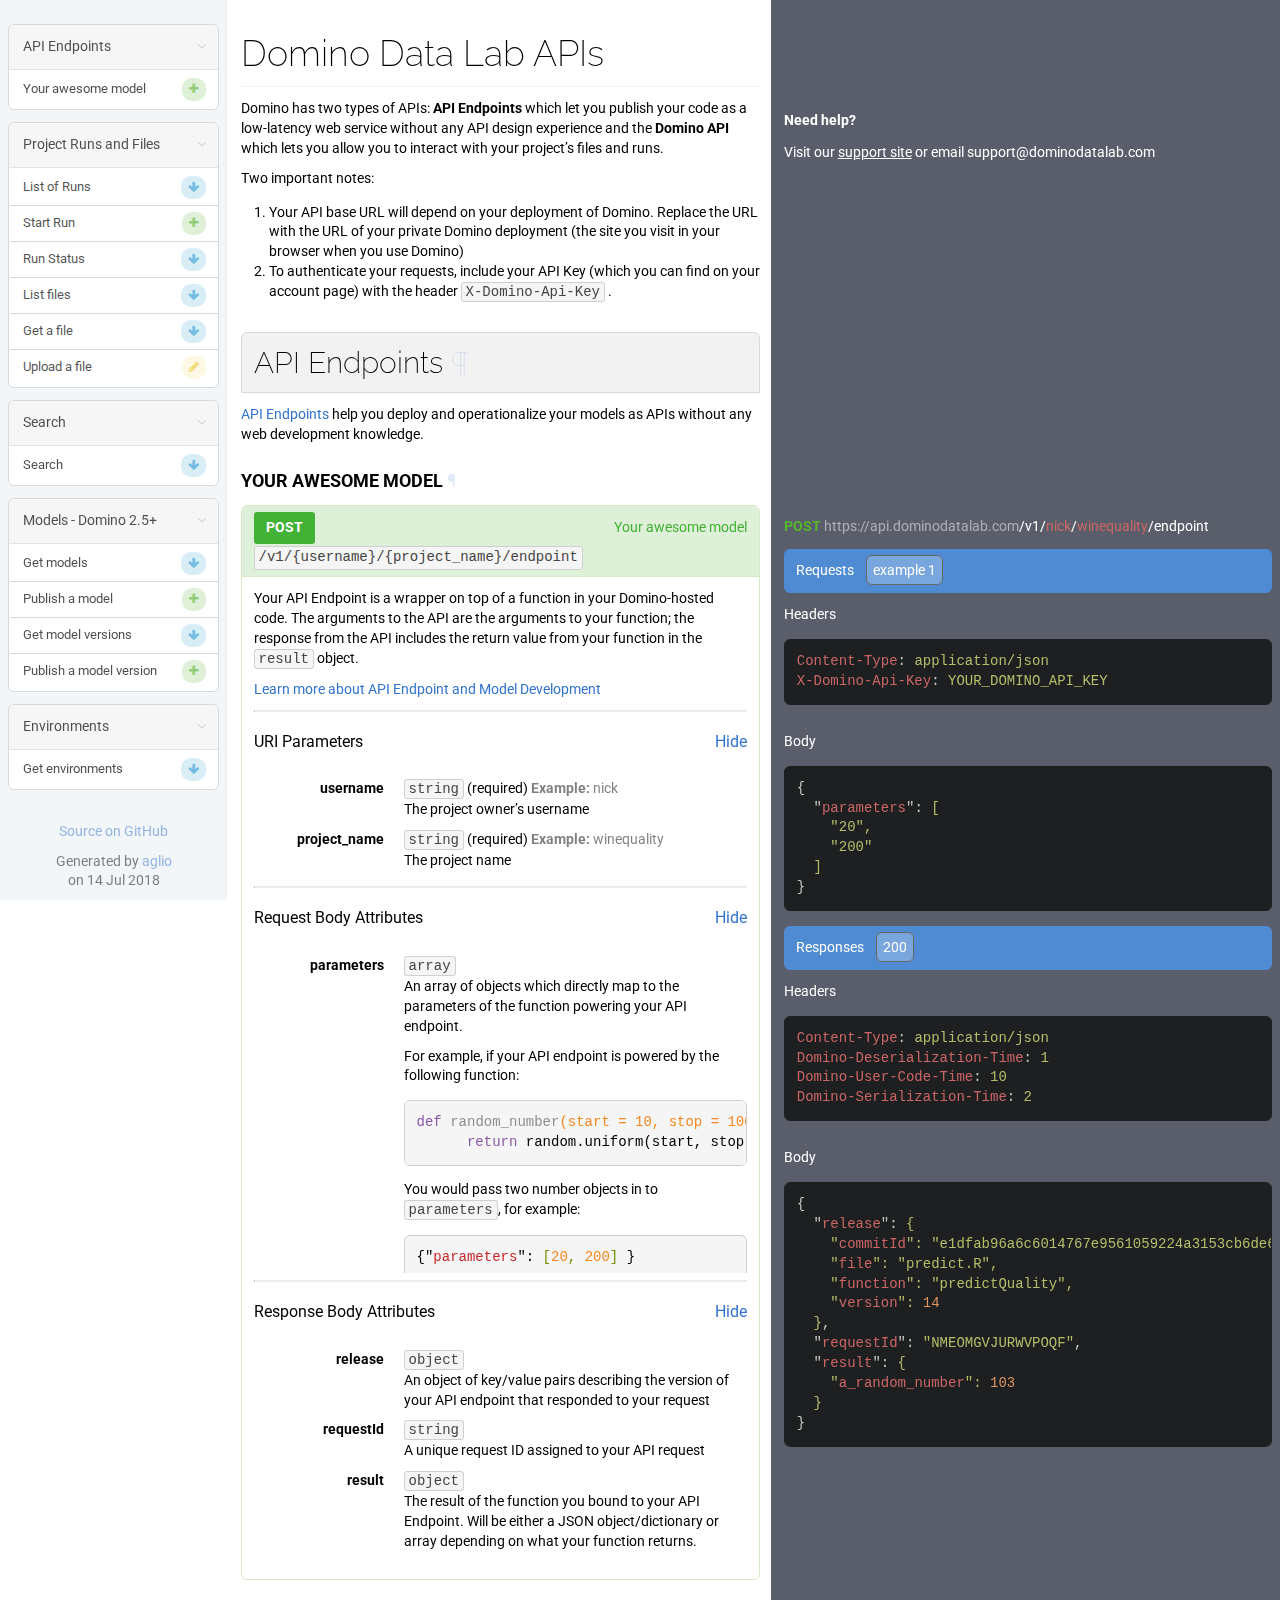
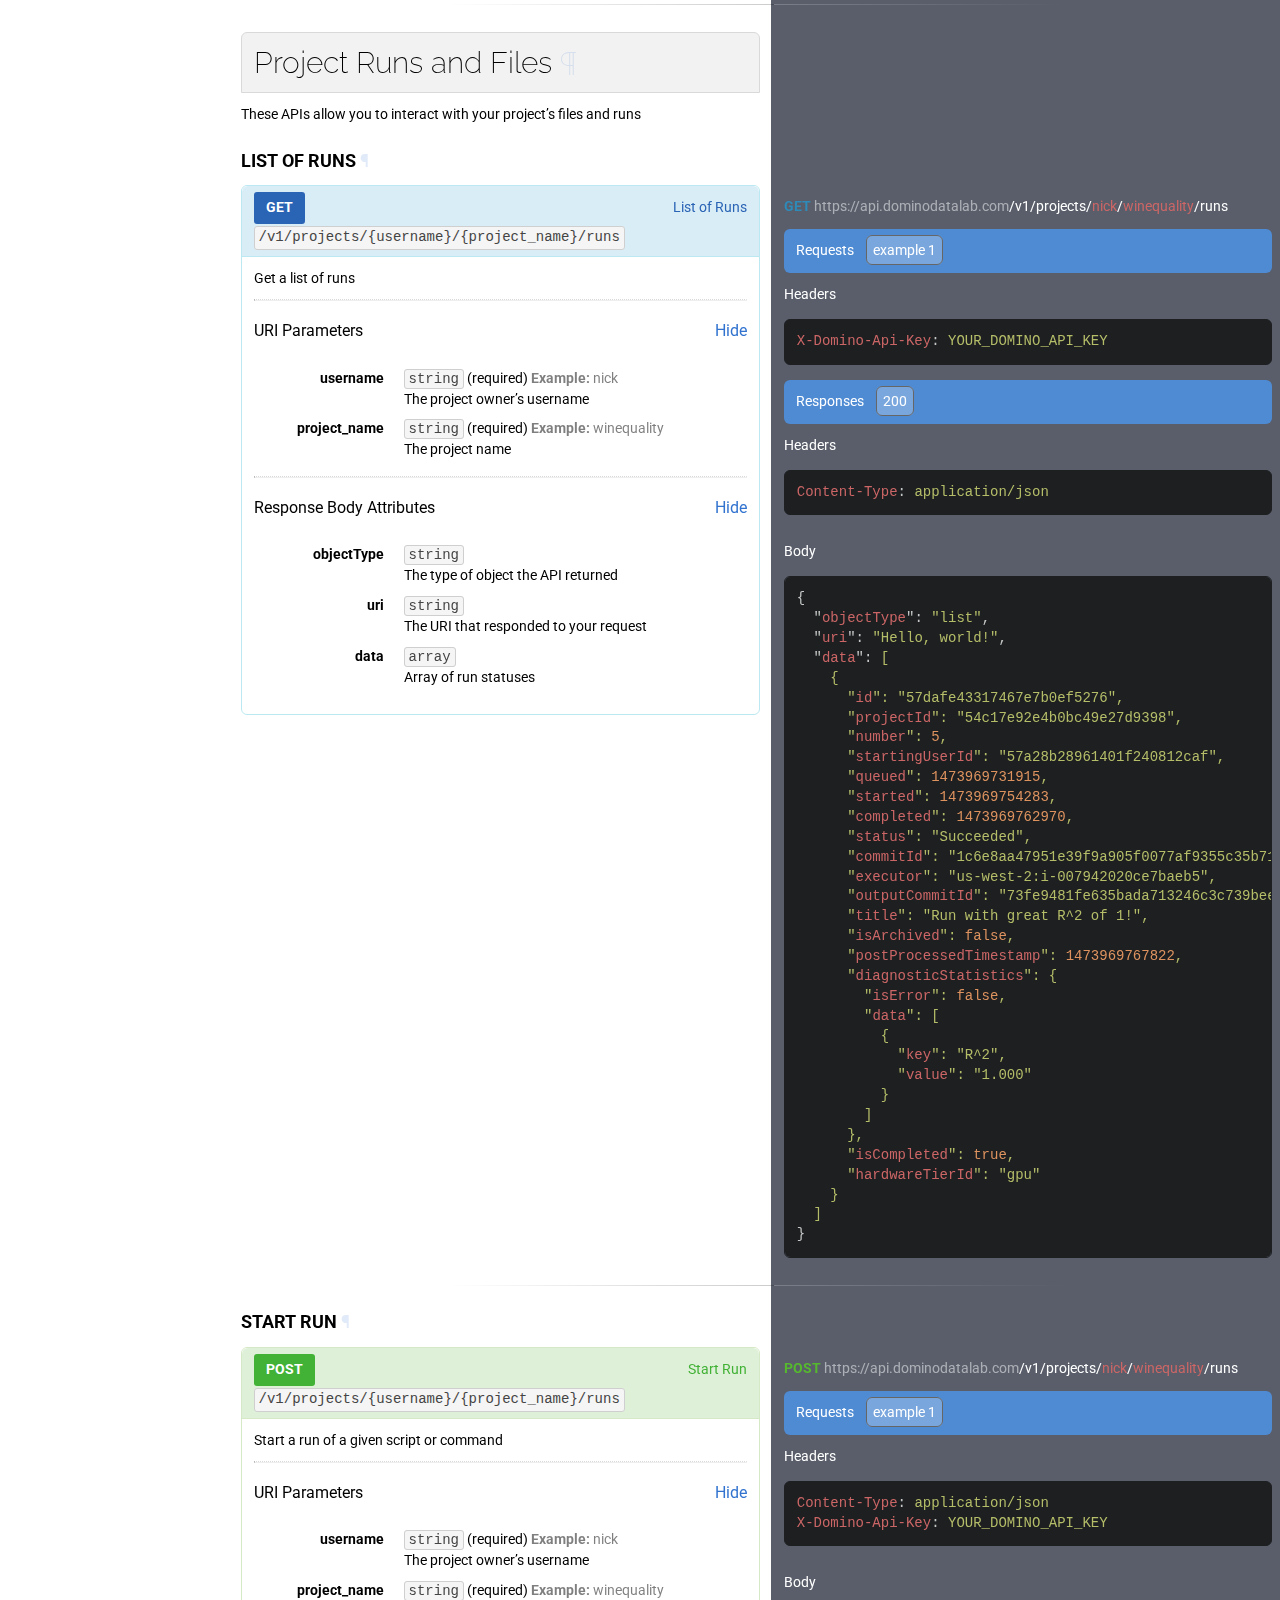
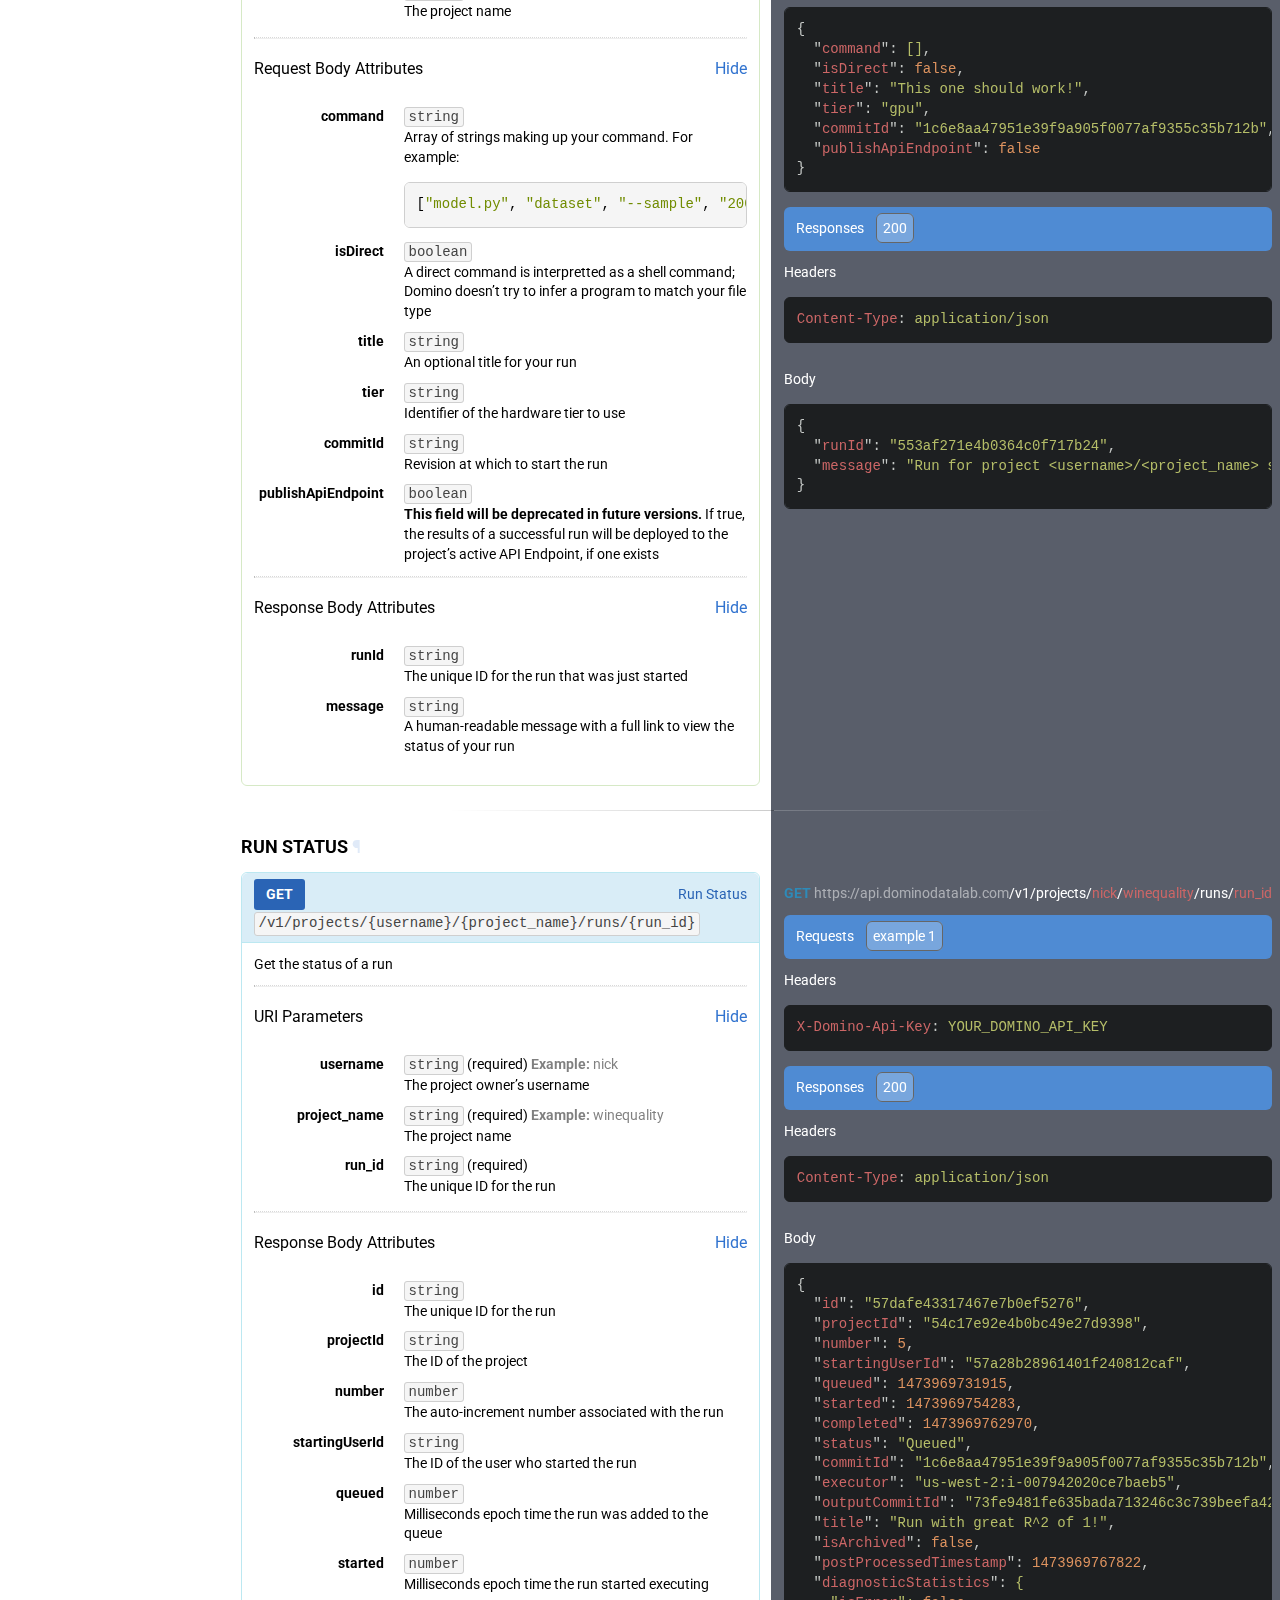
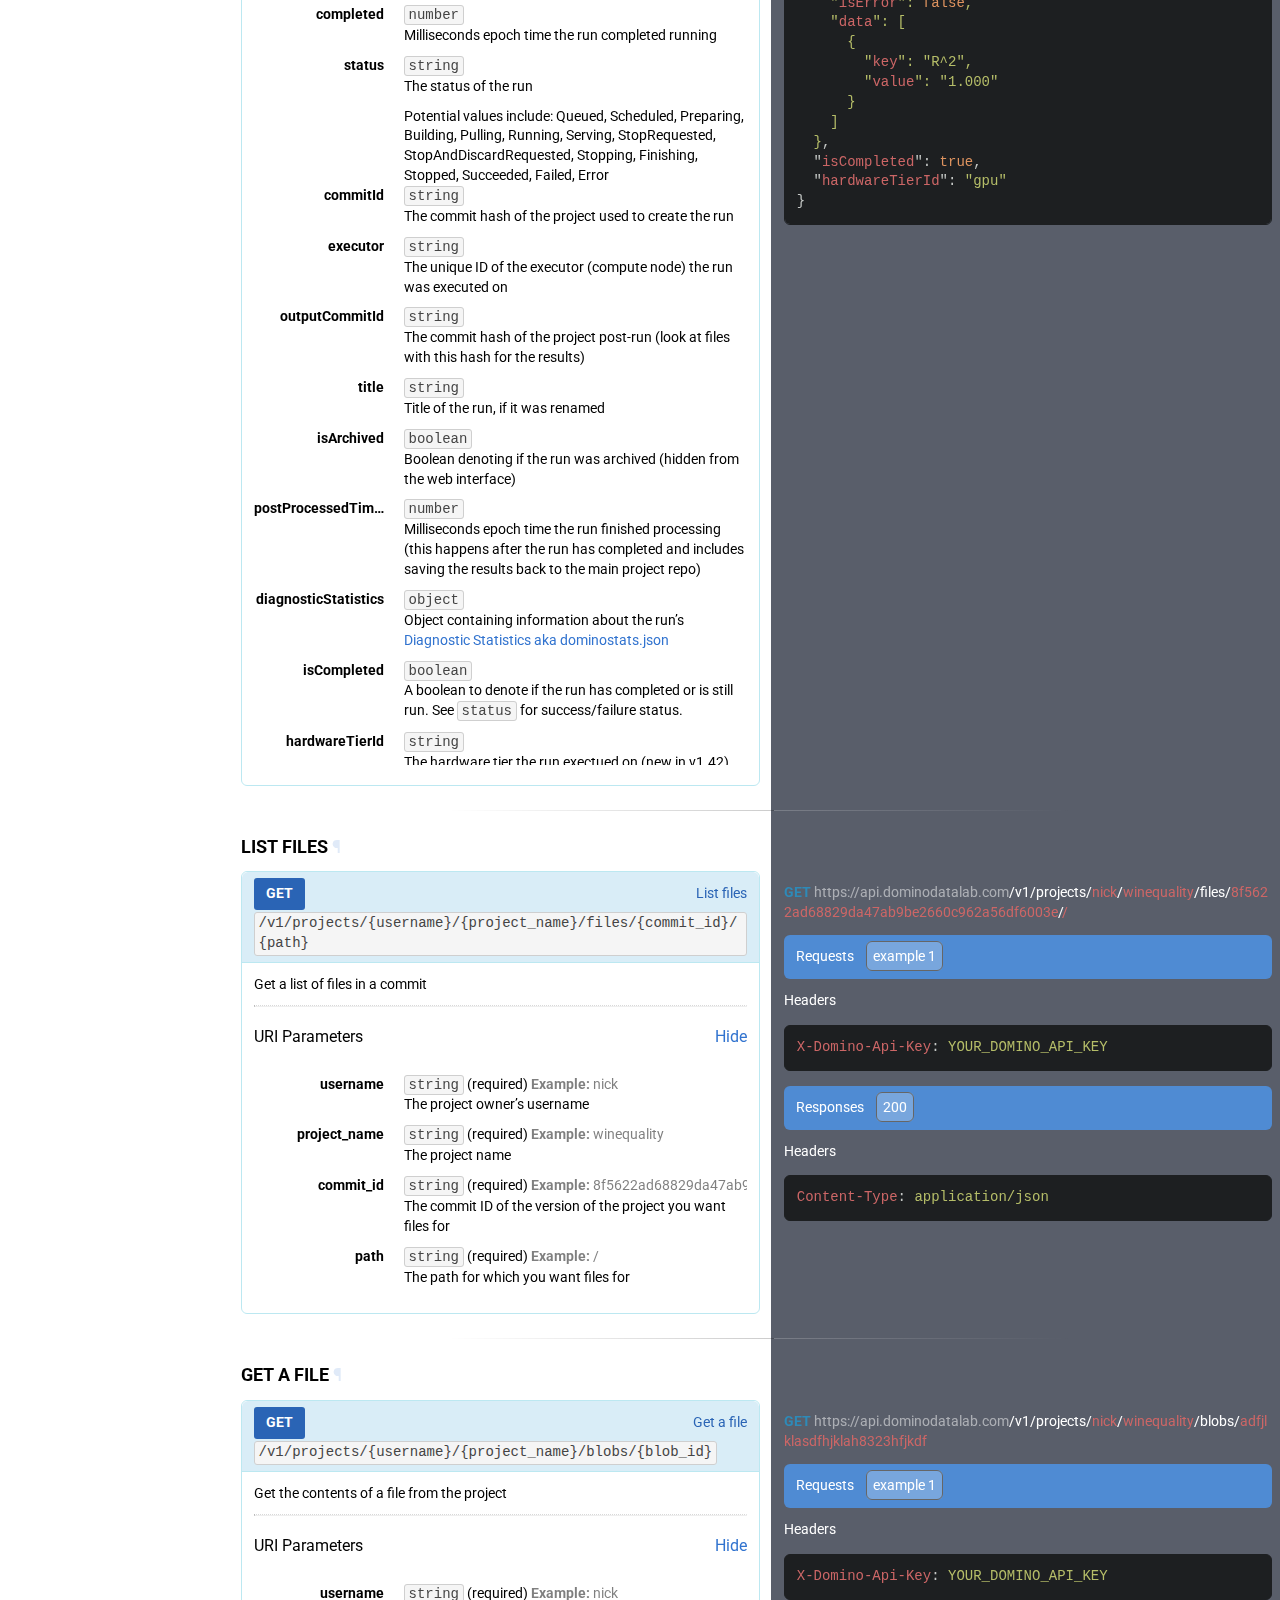
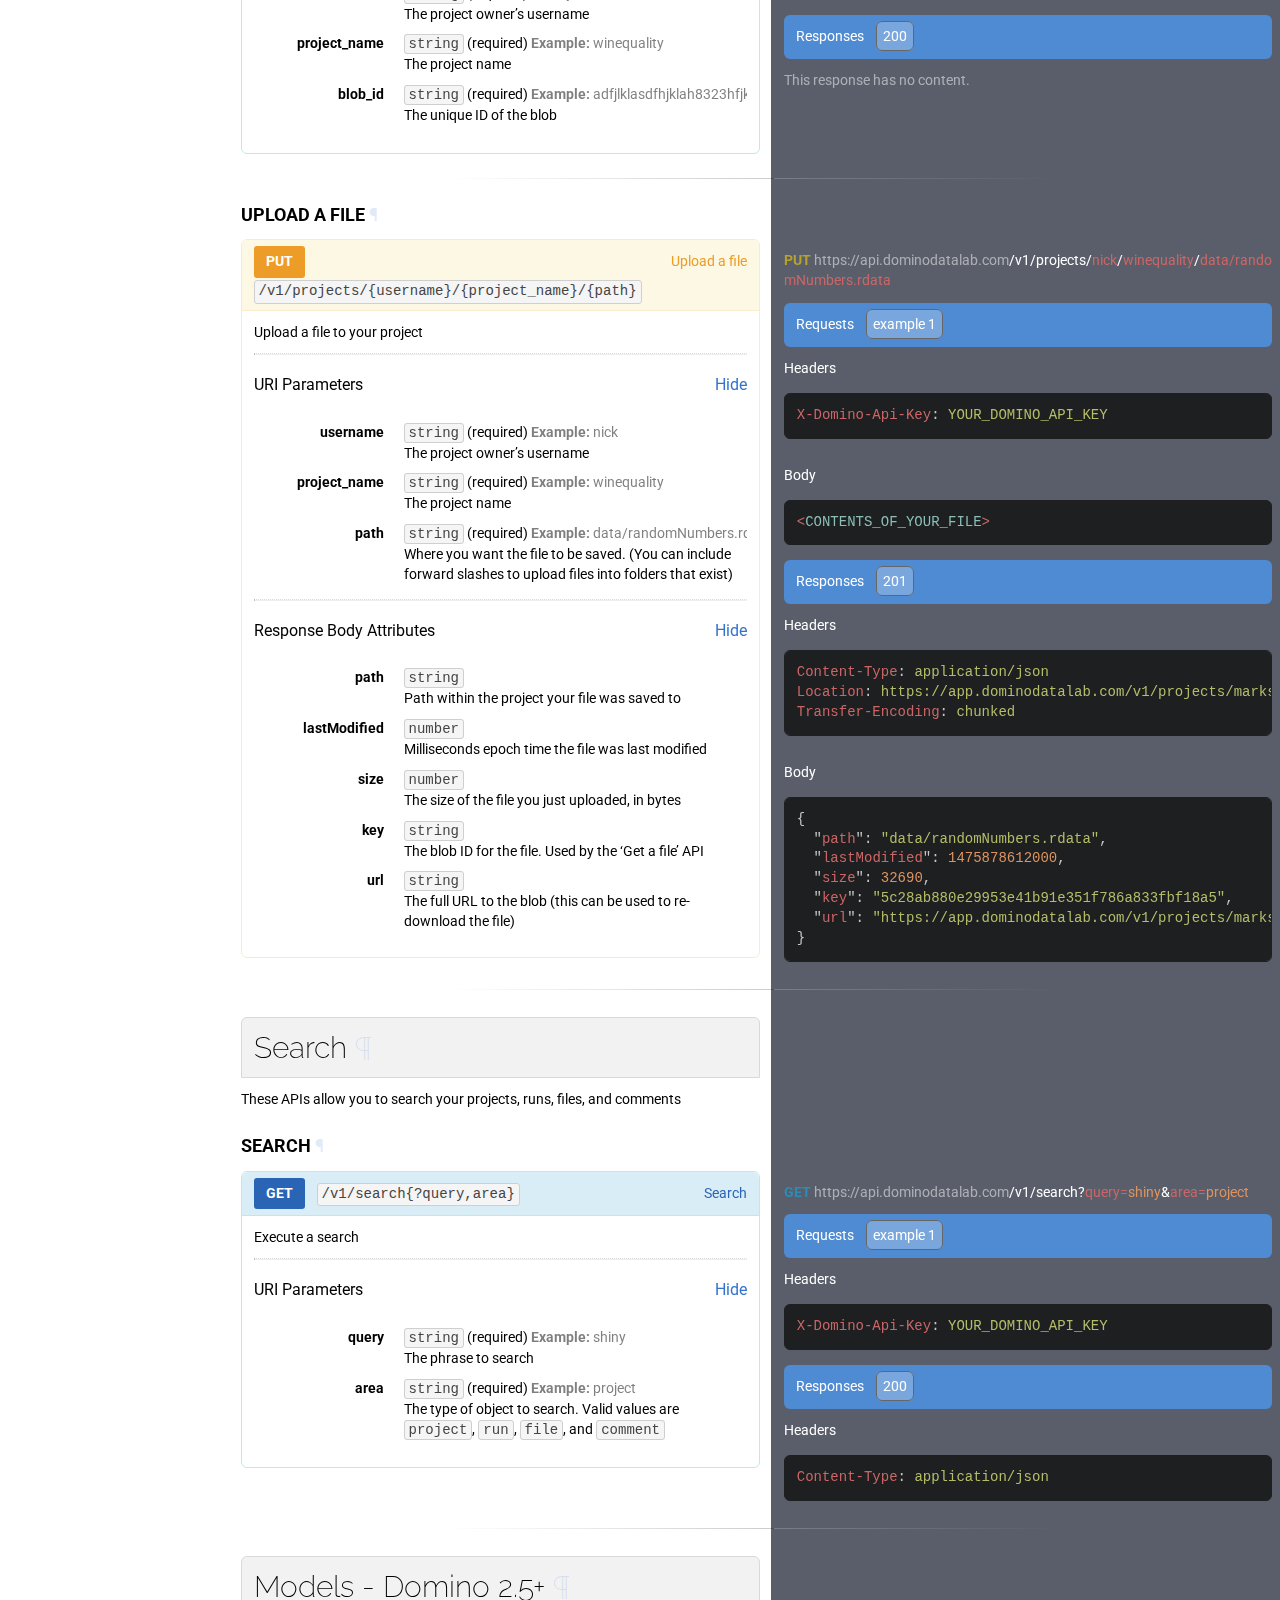
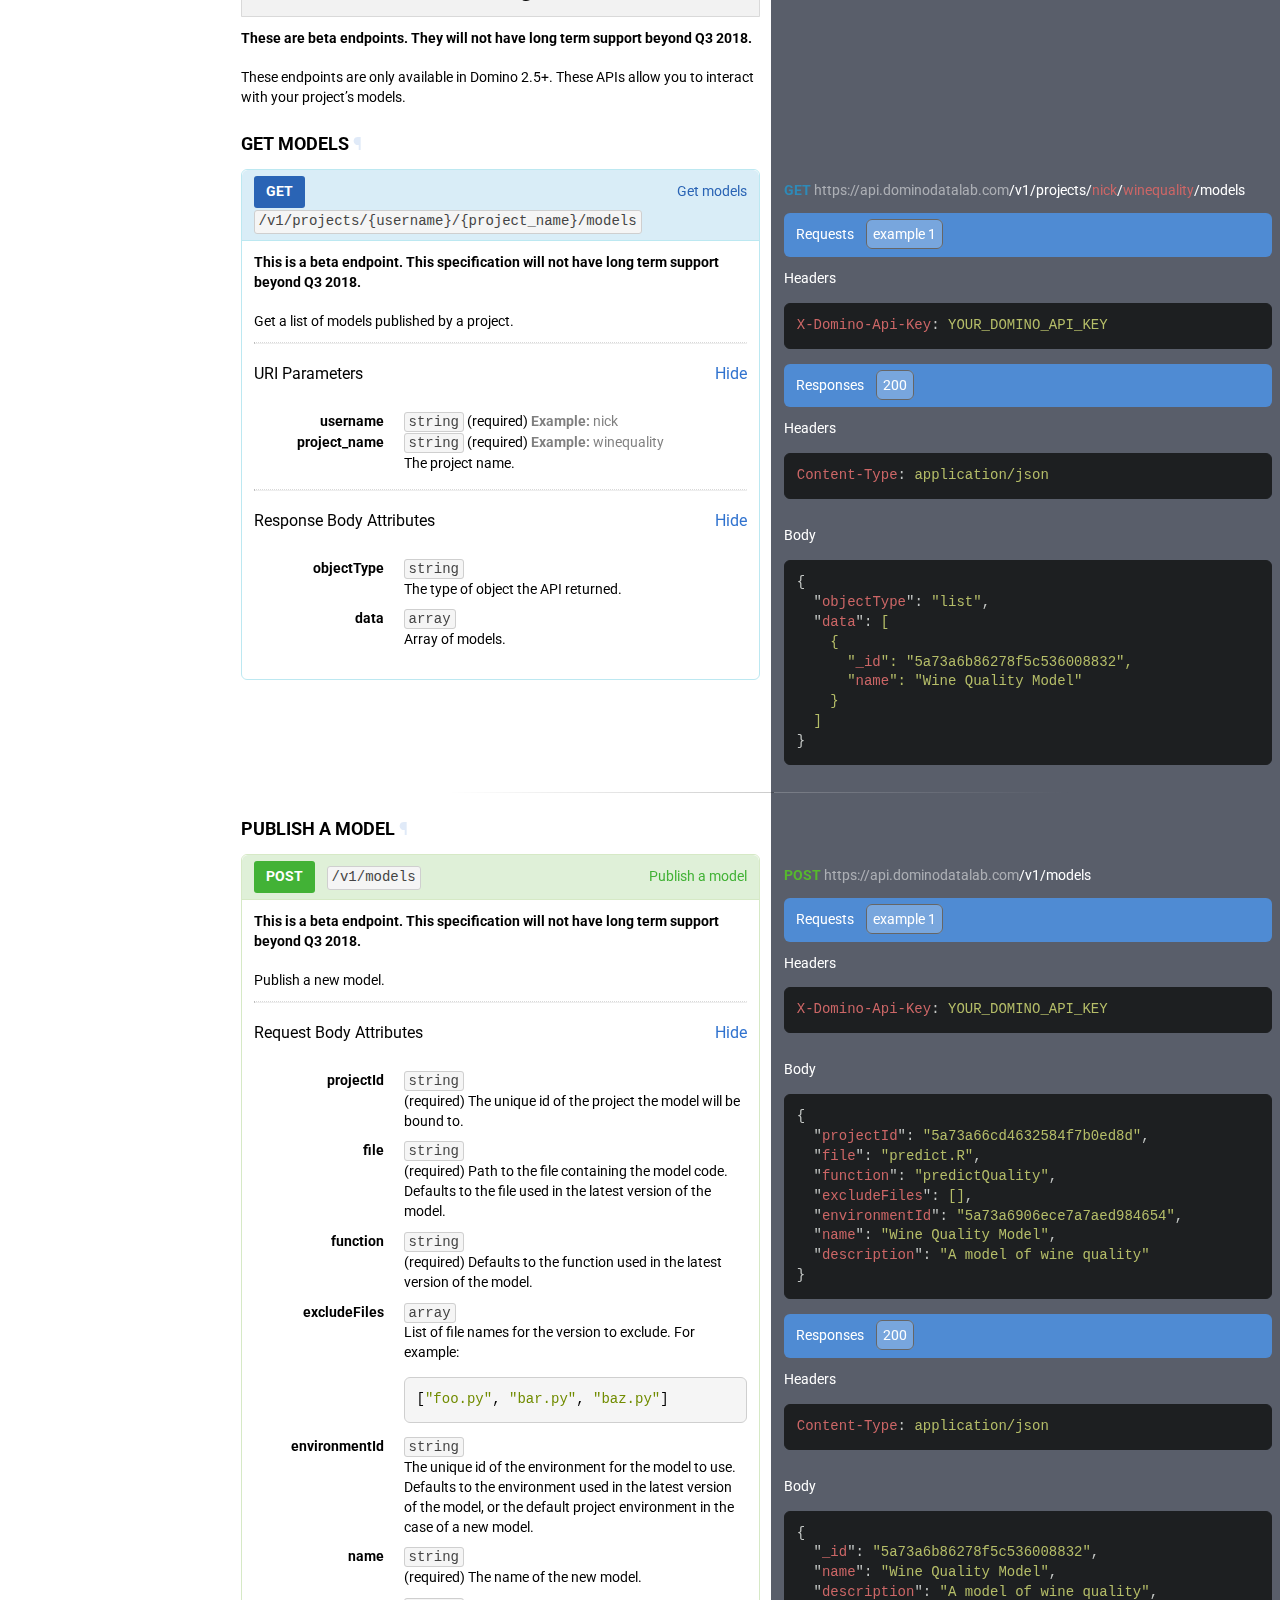
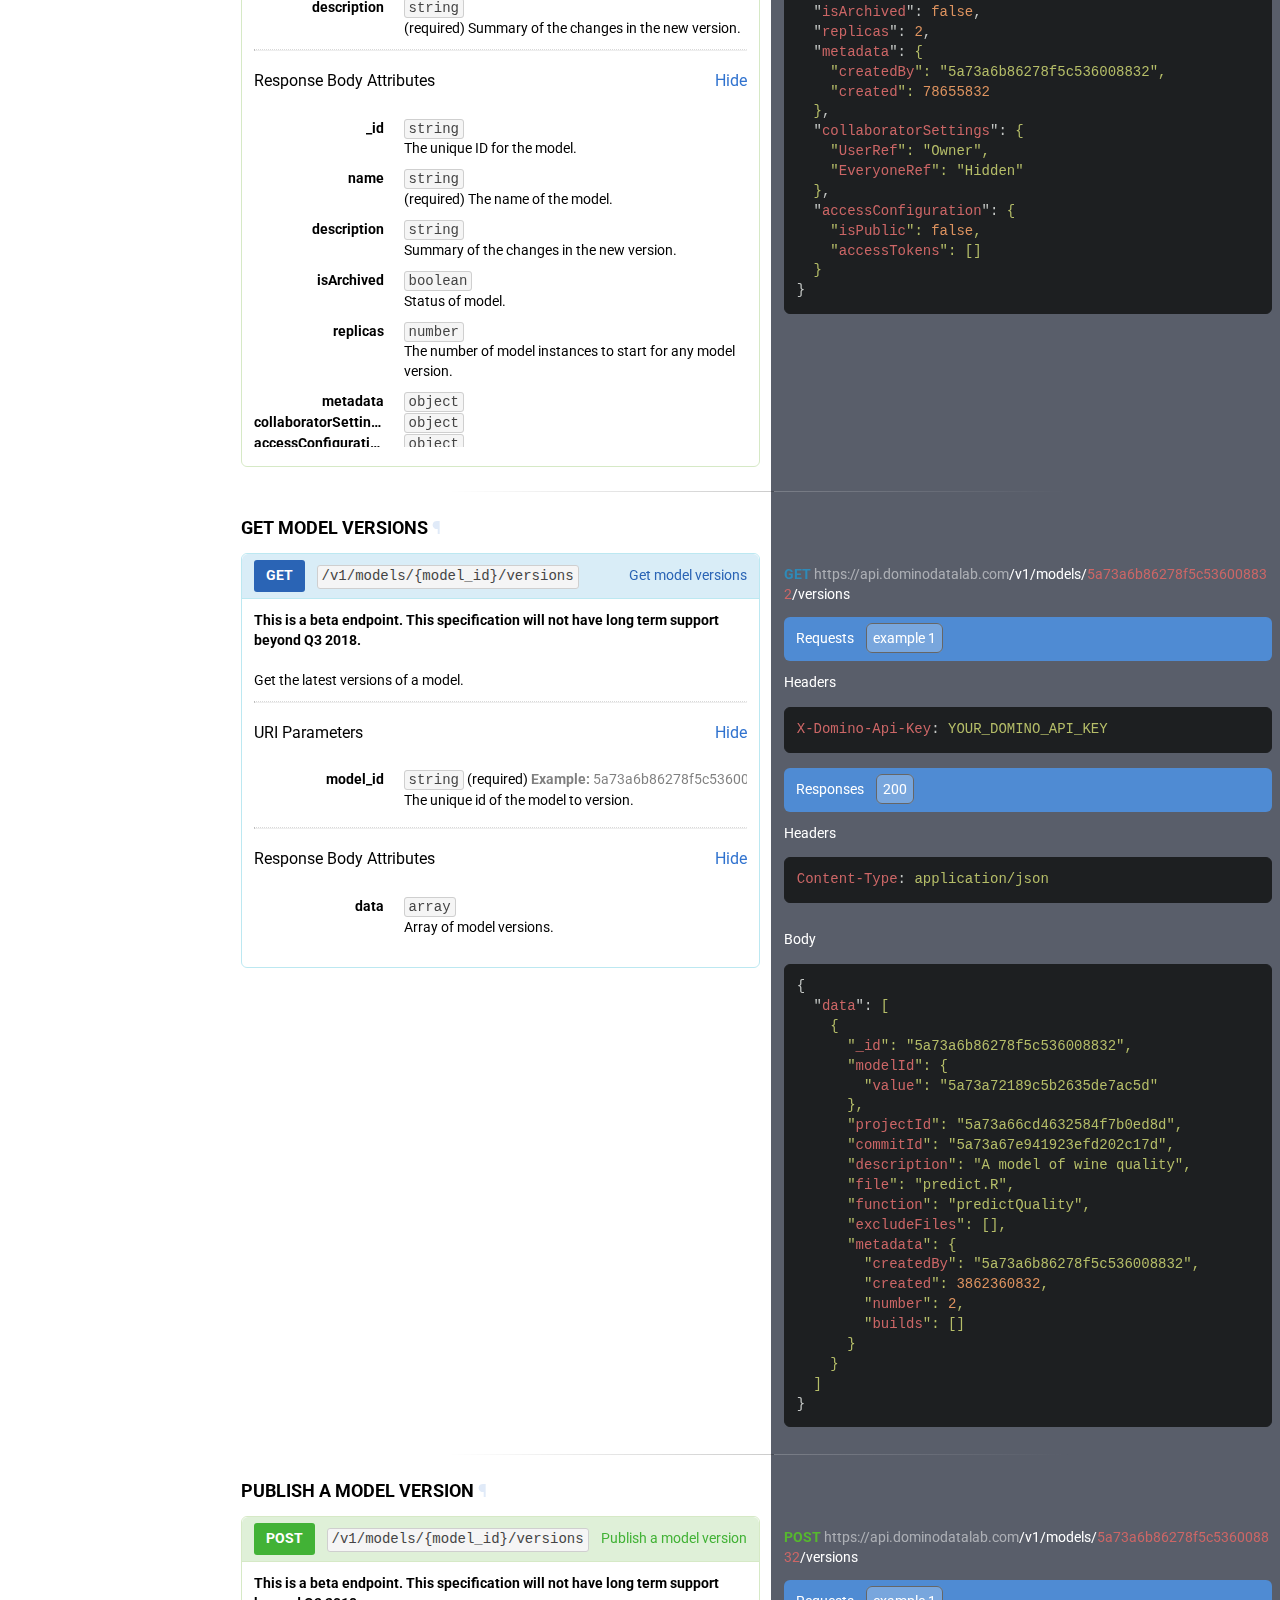
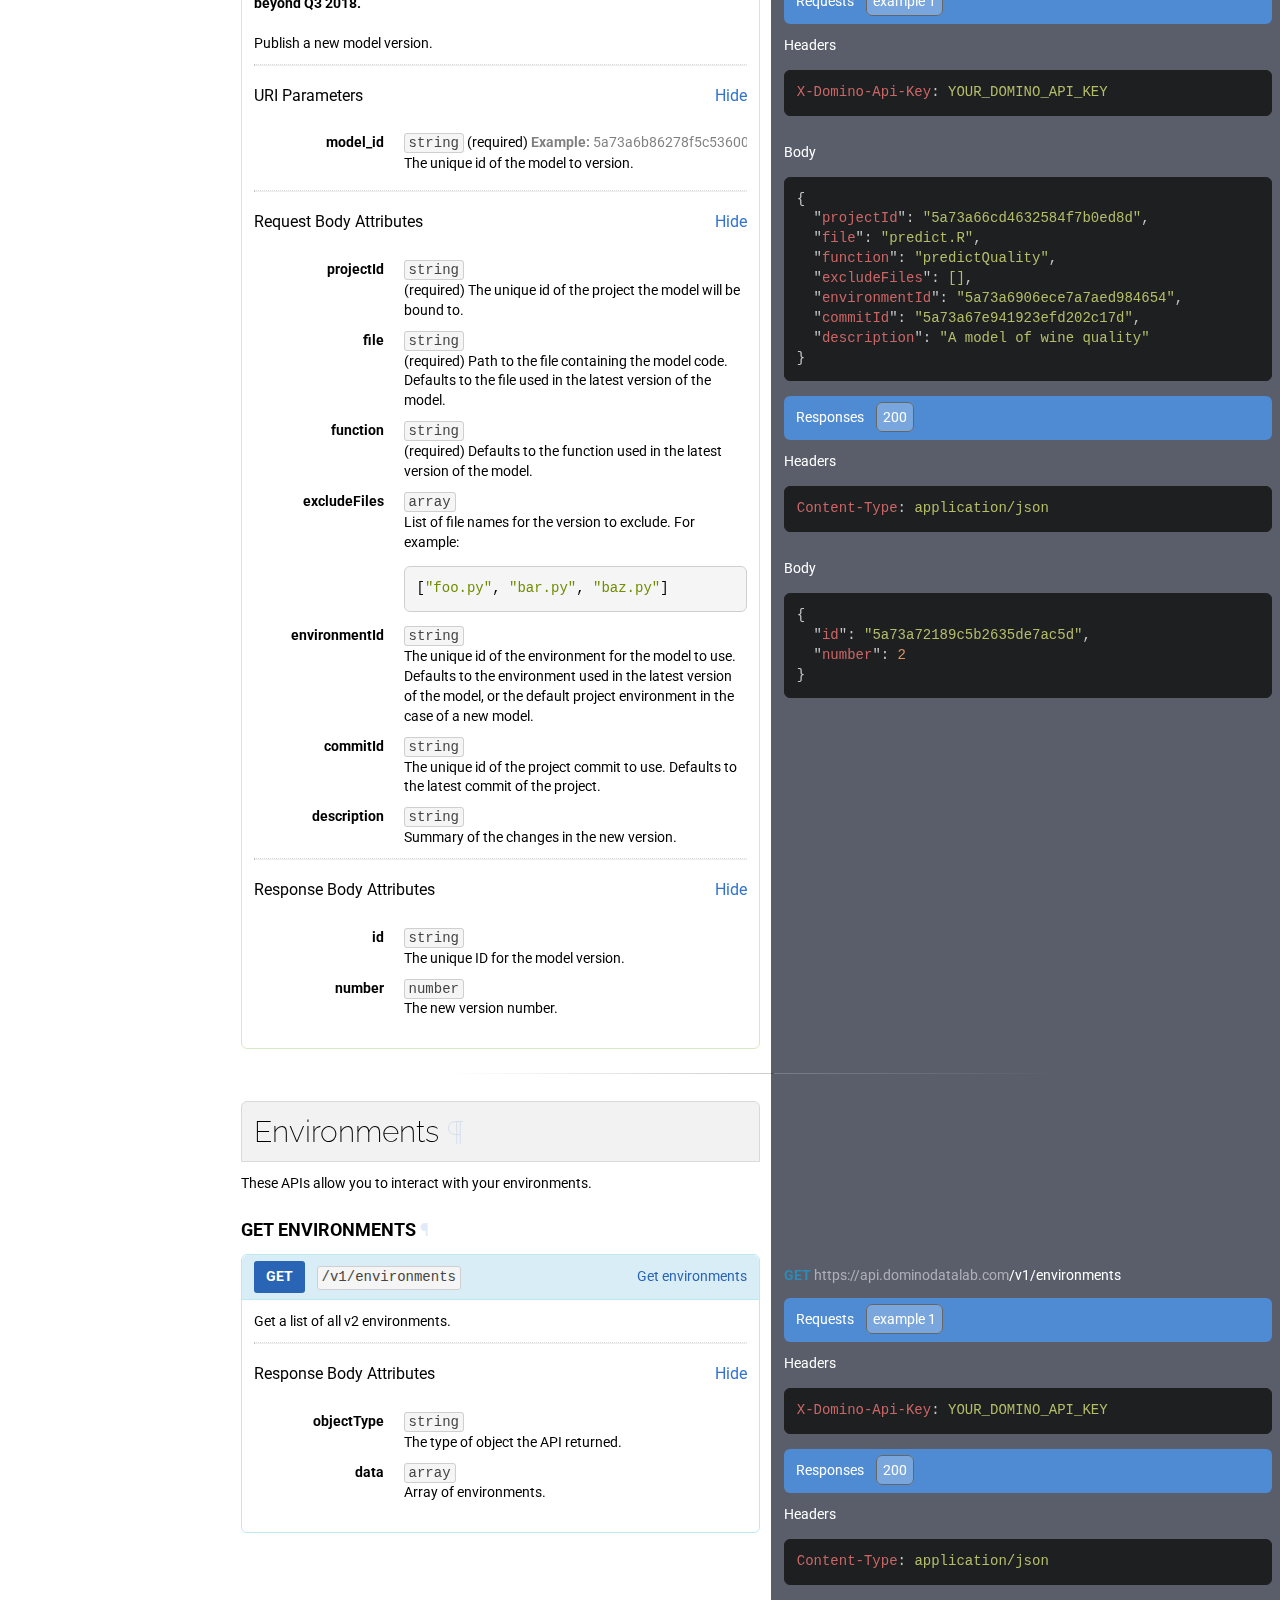
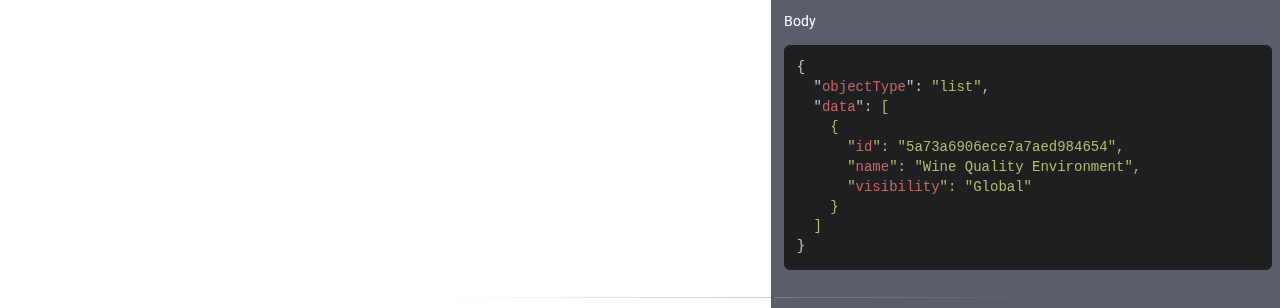
==== commit eb5fde99: "regenerate UI and swagger definitions after fixing typo" ====
--- a/index.html
+++ b/index.html
@@ -1,4 +1,4 @@
-<!DOCTYPE html><html><head><meta charset="utf-8"><title>Domino Data Lab APIs</title><link rel="stylesheet" href="https://maxcdn.bootstrapcdn.com/font-awesome/4.3.0/css/font-awesome.min.css"><style>@import url('https://fonts.googleapis.com/css?family=Roboto:400,700|Inconsolata|Raleway:200');@import url('https://fonts.googleapis.com/css?family=Roboto:400,700|Inconsolata|Raleway:200');.hljs-comment,.hljs-title{color:#8e908c}.hljs-variable,.hljs-attribute,.hljs-tag,.hljs-regexp,.ruby .hljs-constant,.xml .hljs-tag .hljs-title,.xml .hljs-pi,.xml .hljs-doctype,.html .hljs-doctype,.css .hljs-id,.css .hljs-class,.css .hljs-pseudo{color:#c82829}.hljs-number,.hljs-preprocessor,.hljs-pragma,.hljs-built_in,.hljs-literal,.hljs-params,.hljs-constant{color:#f5871f}.ruby .hljs-class .hljs-title,.css .hljs-rules .hljs-attribute{color:#eab700}.hljs-string,.hljs-value,.hljs-inheritance,.hljs-header,.ruby .hljs-symbol,.xml .hljs-cdata{color:#718c00}.css .hljs-hexcolor{color:#3e999f}.hljs-function,.python .hljs-decorator,.python .hljs-title,.ruby .hljs-function .hljs-title,.ruby .hljs-title .hljs-keyword,.perl .hljs-sub,.javascript .hljs-title,.coffeescript .hljs-title{color:#4271ae}.hljs-keyword,.javascript .hljs-function{color:#8959a8}.hljs{display:block;background:white;color:#4d4d4c;padding:.5em}.coffeescript .javascript,.javascript .xml,.tex .hljs-formula,.xml .javascript,.xml .vbscript,.xml .css,.xml .hljs-cdata{opacity:.5}.right .hljs-comment{color:#969896}.right .css .hljs-class,.right .css .hljs-id,.right .css .hljs-pseudo,.right .hljs-attribute,.right .hljs-regexp,.right .hljs-tag,.right .hljs-variable,.right .html .hljs-doctype,.right .ruby .hljs-constant,.right .xml .hljs-doctype,.right .xml .hljs-pi,.right .xml .hljs-tag .hljs-title{color:#c66}.right .hljs-built_in,.right .hljs-constant,.right .hljs-literal,.right .hljs-number,.right .hljs-params,.right .hljs-pragma,.right .hljs-preprocessor{color:#de935f}.right .css .hljs-rule .hljs-attribute,.right .ruby .hljs-class .hljs-title{color:#f0c674}.right .hljs-header,.right .hljs-inheritance,.right .hljs-name,.right .hljs-string,.right .hljs-value,.right .ruby .hljs-symbol,.right .xml .hljs-cdata{color:#b5bd68}.right .css .hljs-hexcolor,.right .hljs-title{color:#8abeb7}.right .coffeescript .hljs-title,.right .hljs-function,.right .javascript .hljs-title,.right .perl .hljs-sub,.right .python .hljs-decorator,.right .python .hljs-title,.right .ruby .hljs-function .hljs-title,.right .ruby .hljs-title .hljs-keyword{color:#81a2be}.right .hljs-keyword,.right .javascript .hljs-function{color:#b294bb}.right .hljs{display:block;overflow-x:auto;background:#1d1f21;color:#c5c8c6;padding:.5em;-webkit-text-size-adjust:none}.right .coffeescript .javascript,.right .javascript .xml,.right .tex .hljs-formula,.right .xml .css,.right .xml .hljs-cdata,.right .xml .javascript,.right .xml .vbscript{opacity:.5}.title{font-size:16px;font-weight:normal}hr.params{border-top:thin dotted #d9d9d9}section{margin-top:15px}.hljs-comment,.hljs-title{color:#8e908c}.hljs-variable,.hljs-attribute,.hljs-tag,.hljs-regexp,.ruby .hljs-constant,.xml .hljs-tag .hljs-title,.xml .hljs-pi,.xml .hljs-doctype,.html .hljs-doctype,.css .hljs-id,.css .hljs-class,.css .hljs-pseudo{color:#c82829}.hljs-number,.hljs-preprocessor,.hljs-pragma,.hljs-built_in,.hljs-literal,.hljs-params,.hljs-constant{color:#f5871f}.ruby .hljs-class .hljs-title,.css .hljs-rules .hljs-attribute{color:#eab700}.hljs-string,.hljs-value,.hljs-inheritance,.hljs-header,.ruby .hljs-symbol,.xml .hljs-cdata{color:#718c00}.css .hljs-hexcolor{color:#3e999f}.hljs-function,.python .hljs-decorator,.python .hljs-title,.ruby .hljs-function .hljs-title,.ruby .hljs-title .hljs-keyword,.perl .hljs-sub,.javascript .hljs-title,.coffeescript .hljs-title{color:#4271ae}.hljs-keyword,.javascript .hljs-function{color:#8959a8}.hljs{display:block;background:white;color:#4d4d4c;padding:.5em}.coffeescript .javascript,.javascript .xml,.tex .hljs-formula,.xml .javascript,.xml .vbscript,.xml .css,.xml .hljs-cdata{opacity:.5}.right .hljs-comment{color:#969896}.right .css .hljs-class,.right .css .hljs-id,.right .css .hljs-pseudo,.right .hljs-attribute,.right .hljs-regexp,.right .hljs-tag,.right .hljs-variable,.right .html .hljs-doctype,.right .ruby .hljs-constant,.right .xml .hljs-doctype,.right .xml .hljs-pi,.right .xml .hljs-tag .hljs-title{color:#c66}.right .hljs-built_in,.right .hljs-constant,.right .hljs-literal,.right .hljs-number,.right .hljs-params,.right .hljs-pragma,.right .hljs-preprocessor{color:#de935f}.right .css .hljs-rule .hljs-attribute,.right .ruby .hljs-class .hljs-title{color:#f0c674}.right .hljs-header,.right .hljs-inheritance,.right .hljs-name,.right .hljs-string,.right .hljs-value,.right .ruby .hljs-symbol,.right .xml .hljs-cdata{color:#b5bd68}.right .css .hljs-hexcolor,.right .hljs-title{color:#8abeb7}.right .coffeescript .hljs-title,.right .hljs-function,.right .javascript .hljs-title,.right .perl .hljs-sub,.right .python .hljs-decorator,.right .python .hljs-title,.right .ruby .hljs-function .hljs-title,.right .ruby .hljs-title .hljs-keyword{color:#81a2be}.right .hljs-keyword,.right .javascript .hljs-function{color:#b294bb}.right .hljs{display:block;overflow-x:auto;background:#1d1f21;color:#c5c8c6;padding:.5em;-webkit-text-size-adjust:none}.right .coffeescript .javascript,.right .javascript .xml,.right .tex .hljs-formula,.right .xml .css,.right .xml .hljs-cdata,.right .xml .javascript,.right .xml .vbscript{opacity:.5}body{color:black;background:white;font:400 14px / 1.42 'Roboto',Helvetica,sans-serif}header{border-bottom:1px solid #f2f2f2;margin-bottom:12px}h1,h2,h3,h4,h5{color:black;margin:12px 0}h1 .permalink,h2 .permalink,h3 .permalink,h4 .permalink,h5 .permalink{margin-left:0;opacity:0;transition:opacity .25s ease}h1:hover .permalink,h2:hover .permalink,h3:hover .permalink,h4:hover .permalink,h5:hover .permalink{opacity:1}.triple h1 .permalink,.triple h2 .permalink,.triple h3 .permalink,.triple h4 .permalink,.triple h5 .permalink{opacity:.15}.triple h1:hover .permalink,.triple h2:hover .permalink,.triple h3:hover .permalink,.triple h4:hover .permalink,.triple h5:hover .permalink{opacity:.15}h1{font:200 36px 'Raleway',Helvetica,sans-serif;font-size:36px}h2{font:200 36px 'Raleway',Helvetica,sans-serif;font-size:30px}h3{font-size:100%;text-transform:uppercase}h5{font-size:100%;font-weight:normal}p{margin:0 0 10px}p.choices{line-height:1.6}a{color:#3173CF;text-decoration:none}li p{margin:0}hr.split{border:0;height:1px;width:100%;padding-left:6px;margin:12px auto;background-image:linear-gradient(to right, rgba(0,0,0,0) 20%, rgba(0,0,0,0.2) 51.4%, rgba(255,255,255,0.2) 51.4%, rgba(255,255,255,0) 80%)}dl dt{float:left;width:130px;clear:left;text-align:right;overflow:hidden;text-overflow:ellipsis;white-space:nowrap;font-weight:700}dl dd{margin-left:150px}blockquote{color:rgba(0,0,0,0.5);font-size:15.5px;padding:10px 20px;margin:12px 0;border-left:5px solid #e8e8e8}blockquote p:last-child{margin-bottom:0}pre{background-color:#f5f5f5;padding:12px;border:1px solid #cfcfcf;border-radius:6px;overflow:auto}pre code{color:black;background-color:transparent;padding:0;border:none}code{color:#444;background-color:#f5f5f5;font:'Inconsolata',monospace;padding:1px 4px;border:1px solid #cfcfcf;border-radius:3px}ul,ol{padding-left:2em}table{border-collapse:collapse;border-spacing:0;margin-bottom:12px}table tr:nth-child(2n){background-color:#fafafa}table th,table td{padding:6px 12px;border:1px solid #e6e6e6}.text-muted{opacity:.5}.note,.warning{padding:.3em 1em;margin:1em 0;border-radius:2px;font-size:90%}.note h1,.warning h1,.note h2,.warning h2,.note h3,.warning h3,.note h4,.warning h4,.note h5,.warning h5,.note h6,.warning h6{font-family:200 36px 'Raleway',Helvetica,sans-serif;font-size:135%;font-weight:500}.note p,.warning p{margin:.5em 0}.note{color:black;background-color:#eff4fb;border-left:4px solid #3173CF}.note h1,.note h2,.note h3,.note h4,.note h5,.note h6{color:#3173CF}.warning{color:black;background-color:#fbf1f0;border-left:4px solid #c9302c}.warning h1,.warning h2,.warning h3,.warning h4,.warning h5,.warning h6{color:#c9302c}header{margin-top:24px}nav{position:fixed;top:24px;bottom:0;overflow-y:auto}nav .resource-group{padding:0}nav .resource-group .heading{position:relative}nav .resource-group .heading .chevron{position:absolute;top:12px;right:12px;opacity:.5}nav .resource-group .heading a{display:block;color:black;opacity:.7;border-left:2px solid transparent;margin:0}nav .resource-group .heading a:hover{text-decoration:none;background-color:bad-color;border-left:2px solid black}nav ul{list-style-type:none;padding-left:0}nav ul a{display:block;font-size:13px;color:rgba(0,0,0,0.7);padding:8px 12px;border-top:1px solid #d9d9d9;border-left:2px solid transparent;overflow:hidden;text-overflow:ellipsis;white-space:nowrap}nav ul a:hover{text-decoration:none;background-color:bad-color;border-left:2px solid black}nav ul>li{margin:0}nav ul>li:first-child{margin-top:-12px}nav ul>li:last-child{margin-bottom:-12px}nav ul ul a{padding-left:24px}nav ul ul li{margin:0}nav ul ul li:first-child{margin-top:0}nav ul ul li:last-child{margin-bottom:0}nav>div>div>ul>li:first-child>a{border-top:none}.preload *{transition:none !important}.pull-left{float:left}.pull-right{float:right}.badge{display:inline-block;float:right;min-width:10px;min-height:14px;padding:3px 7px;font-size:12px;color:#000;background-color:#f2f2f2;border-radius:10px;margin:-2px 0}.badge.get{color:#70bbe1;background-color:#d9edf7}.badge.head{color:#70bbe1;background-color:#d9edf7}.badge.options{color:#70bbe1;background-color:#d9edf7}.badge.put{color:#f0db70;background-color:#fcf8e3}.badge.patch{color:#f0db70;background-color:#fcf8e3}.badge.post{color:#93cd7c;background-color:#dff0d8}.badge.delete{color:#ce8383;background-color:#f2dede}.collapse-button{float:right}.collapse-button .close{display:none;color:#3173CF;cursor:pointer}.collapse-button .open{color:#3173CF;cursor:pointer}.collapse-button.show .close{display:inline}.collapse-button.show .open{display:none}.collapse-content{max-height:0;overflow:hidden;transition:max-height .3s ease-in-out}nav{width:220px}.container{max-width:940px;margin-left:auto;margin-right:auto}.container .row .content{margin-left:244px;width:696px}.container .row:after{content:'';display:block;clear:both}.container-fluid nav{width:22%}.container-fluid .row .content{margin-left:24%}.container-fluid.triple nav{width:16.5%;padding-right:1px}.container-fluid.triple .row .content{position:relative;margin-left:16.5%;padding-left:24px}.middle:before,.middle:after{content:'';display:table}.middle:after{clear:both}.middle{box-sizing:border-box;width:51.5%;padding-right:12px}.right{box-sizing:border-box;float:right;width:48.5%;padding-left:12px}.right a{color:#3173CF}.right h1,.right h2,.right h3,.right h4,.right h5,.right p,.right div{color:white}.right pre{background-color:#1d1f21;border:1px solid #1d1f21}.right pre code{color:#c5c8c6}.right .description{margin-top:12px}.triple .resource-heading{font-size:125%}.definition{margin-top:12px;margin-bottom:12px}.definition .method{font-weight:bold}.definition .method.get{color:#2e8ab8}.definition .method.head{color:#2e8ab8}.definition .method.options{color:#2e8ab8}.definition .method.post{color:#56b82e}.definition .method.put{color:#b8a22e}.definition .method.patch{color:#b8a22e}.definition .method.delete{color:#b82e2e}.definition .uri{word-break:break-all;word-wrap:break-word}.definition .hostname{opacity:.5}.example-names{background-color:#eee;padding:12px;border-radius:6px}.example-names .tab-button{cursor:pointer;color:black;border:1px solid #ddd;padding:6px;margin-left:12px}.example-names .tab-button.active{background-color:#d5d5d5}.right .example-names{background-color:#4f8bd3}.right .example-names .tab-button{color:white;border:1px solid #666;border-radius:6px}.right .example-names .tab-button.active{background-color:#78a6dd}#nav-background{position:fixed;left:0;top:0;bottom:0;width:16.5%;padding-right:14.4px;background-color:#F3F6F9;border-right:1px solid #f0f0f0;z-index:-1}#right-panel-background{position:absolute;right:-12px;top:-12px;bottom:-12px;width:48.6%;background-color:#595e6a;z-index:-1}@media (max-width:1200px){nav{width:198px}.container{max-width:840px}.container .row .content{margin-left:224px;width:606px}}@media (max-width:992px){nav{width:169.4px}.container{max-width:720px}.container .row .content{margin-left:194px;width:526px}}@media (max-width:768px){nav{display:none}.container{width:95%;max-width:none}.container .row .content,.container-fluid .row .content,.container-fluid.triple .row .content{margin-left:auto;margin-right:auto;width:95%}#nav-background{display:none}#right-panel-background{width:48.6%}}.back-to-top{position:fixed;z-index:1;bottom:0;right:24px;padding:4px 8px;color:rgba(0,0,0,0.5);background-color:#f2f2f2;text-decoration:none !important;border-top:1px solid #d9d9d9;border-left:1px solid #d9d9d9;border-right:1px solid #d9d9d9;border-top-left-radius:3px;border-top-right-radius:3px}.resource-group{padding:12px;margin-bottom:12px;background-color:white;border:1px solid #d9d9d9;border-radius:6px}.resource-group h2.group-heading,.resource-group .heading a{padding:12px;margin:-12px -12px 12px -12px;background-color:#f2f2f2;border-bottom:1px solid #d9d9d9;border-top-left-radius:6px;border-top-right-radius:6px;white-space:nowrap;text-overflow:ellipsis;overflow:hidden}.triple .content .resource-group{padding:0;border:none}.triple .content .resource-group h2.group-heading,.triple .content .resource-group .heading a{margin:0 0 12px 0;border:1px solid #d9d9d9}nav .resource-group .heading a{padding:12px;margin-bottom:0}nav .resource-group .collapse-content{padding:0}.action{margin-bottom:12px;padding:12px 12px 0 12px;overflow:hidden;border:1px solid transparent;border-radius:6px}.action h4.action-heading{padding:6px 12px;margin:-12px -12px 12px -12px;border-bottom:1px solid transparent;border-top-left-radius:6px;border-top-right-radius:6px;overflow:hidden}.action h4.action-heading .name{float:right;font-weight:normal;padding:6px 0}.action h4.action-heading .method{padding:6px 12px;margin-right:12px;border-radius:3px;display:inline-block}.action h4.action-heading .method.get{color:#fff;background-color:#2a64b5}.action h4.action-heading .method.head{color:#fff;background-color:#2a64b5}.action h4.action-heading .method.options{color:#fff;background-color:#2a64b5}.action h4.action-heading .method.put{color:#fff;background-color:#ed9c28}.action h4.action-heading .method.patch{color:#fff;background-color:#ed9c28}.action h4.action-heading .method.post{color:#fff;background-color:#42B236}.action h4.action-heading .method.delete{color:#fff;background-color:#d9534f}.action h4.action-heading code{color:#444;background-color:#f5f5f5;border-color:#cfcfcf;font-weight:normal;word-break:break-all;display:inline-block;margin-top:2px}.action dl.inner{padding-bottom:2px}.action .title{border-bottom:1px solid white;margin:0 -12px -1px -12px;padding:12px}.action.get{border-color:#bce8f1}.action.get h4.action-heading{color:#2a64b5;background:#d9edf7;border-bottom-color:#bce8f1}.action.head{border-color:#bce8f1}.action.head h4.action-heading{color:#2a64b5;background:#d9edf7;border-bottom-color:#bce8f1}.action.options{border-color:#bce8f1}.action.options h4.action-heading{color:#2a64b5;background:#d9edf7;border-bottom-color:#bce8f1}.action.post{border-color:#d6e9c6}.action.post h4.action-heading{color:#42B236;background:#dff0d8;border-bottom-color:#d6e9c6}.action.put{border-color:#faebcc}.action.put h4.action-heading{color:#ed9c28;background:#fcf8e3;border-bottom-color:#faebcc}.action.patch{border-color:#faebcc}.action.patch h4.action-heading{color:#ed9c28;background:#fcf8e3;border-bottom-color:#faebcc}.action.delete{border-color:#ebccd1}.action.delete h4.action-heading{color:#d9534f;background:#f2dede;border-bottom-color:#ebccd1}</style></head><body class="preload"><div id="nav-background"></div><div class="container-fluid triple"><div class="row"><nav><div class="resource-group"><div class="heading"><div class="chevron"><i class="open fa fa-angle-down"></i></div><a href="#api-endpoints">API Endpoints</a></div><div class="collapse-content"><ul><li><a href="#api-endpoints-your-awesome-model-post"><span class="badge post"><i class="fa fa-plus"></i></span>Your awesome model</a></li></ul></div></div><div class="resource-group"><div class="heading"><div class="chevron"><i class="open fa fa-angle-down"></i></div><a href="#project-runs-and-files">Project Runs and Files</a></div><div class="collapse-content"><ul><li><a href="#project-runs-and-files-list-of-runs-get"><span class="badge get"><i class="fa fa-arrow-down"></i></span>List of Runs</a></li><li><a href="#project-runs-and-files-start-run-post"><span class="badge post"><i class="fa fa-plus"></i></span>Start Run</a></li><li><a href="#project-runs-and-files-run-status-get"><span class="badge get"><i class="fa fa-arrow-down"></i></span>Run Status</a></li><li><a href="#project-runs-and-files-list-files-get"><span class="badge get"><i class="fa fa-arrow-down"></i></span>List files</a></li><li><a href="#project-runs-and-files-get-a-file-get"><span class="badge get"><i class="fa fa-arrow-down"></i></span>Get a file</a></li><li><a href="#project-runs-and-files-upload-a-file-put"><span class="badge put"><i class="fa fa-pencil"></i></span>Upload a file</a></li></ul></div></div><div class="resource-group"><div class="heading"><div class="chevron"><i class="open fa fa-angle-down"></i></div><a href="#search">Search</a></div><div class="collapse-content"><ul><li><a href="#search-search-get"><span class="badge get"><i class="fa fa-arrow-down"></i></span>Search</a></li></ul></div></div><br><p style="text-align: center;" class="text-muted"><a href="https://github.com/dominodatalab/api-docs" target="blank">Source on GitHub</a></p><p style="text-align: center;" class="text-muted">Generated by&nbsp;<a href="https://github.com/danielgtaylor/aglio" target="blank" class="aglio">aglio</a><br>on 08 Mar 2018</p></nav><div class="content"><div id="right-panel-background"></div><div class="middle"><header><h1 id="top">Domino Data Lab APIs</h1></header></div><div class="right"><h4>Need help?</h4><p>Visit our <a href="https://support.dominodatalab.com" style="color: white;text-decoration: underline;">support site</a>&nbsp;or email support@dominodatalab.com</p></div><div class="middle"><p>Domino has two types of APIs: <strong>API Endpoints</strong> which let you publish your code as a low-latency web service without any API design experience and the <strong>Domino API</strong> which lets you allow you to interact with your project’s files and runs.</p>
+<!DOCTYPE html><html><head><meta charset="utf-8"><title>Domino Data Lab APIs</title><link rel="stylesheet" href="https://maxcdn.bootstrapcdn.com/font-awesome/4.3.0/css/font-awesome.min.css"><style>@import url('https://fonts.googleapis.com/css?family=Roboto:400,700|Inconsolata|Raleway:200');@import url('https://fonts.googleapis.com/css?family=Roboto:400,700|Inconsolata|Raleway:200');.hljs-comment,.hljs-title{color:#8e908c}.hljs-variable,.hljs-attribute,.hljs-tag,.hljs-regexp,.ruby .hljs-constant,.xml .hljs-tag .hljs-title,.xml .hljs-pi,.xml .hljs-doctype,.html .hljs-doctype,.css .hljs-id,.css .hljs-class,.css .hljs-pseudo{color:#c82829}.hljs-number,.hljs-preprocessor,.hljs-pragma,.hljs-built_in,.hljs-literal,.hljs-params,.hljs-constant{color:#f5871f}.ruby .hljs-class .hljs-title,.css .hljs-rules .hljs-attribute{color:#eab700}.hljs-string,.hljs-value,.hljs-inheritance,.hljs-header,.ruby .hljs-symbol,.xml .hljs-cdata{color:#718c00}.css .hljs-hexcolor{color:#3e999f}.hljs-function,.python .hljs-decorator,.python .hljs-title,.ruby .hljs-function .hljs-title,.ruby .hljs-title .hljs-keyword,.perl .hljs-sub,.javascript .hljs-title,.coffeescript .hljs-title{color:#4271ae}.hljs-keyword,.javascript .hljs-function{color:#8959a8}.hljs{display:block;background:white;color:#4d4d4c;padding:.5em}.coffeescript .javascript,.javascript .xml,.tex .hljs-formula,.xml .javascript,.xml .vbscript,.xml .css,.xml .hljs-cdata{opacity:.5}.right .hljs-comment{color:#969896}.right .css .hljs-class,.right .css .hljs-id,.right .css .hljs-pseudo,.right .hljs-attribute,.right .hljs-regexp,.right .hljs-tag,.right .hljs-variable,.right .html .hljs-doctype,.right .ruby .hljs-constant,.right .xml .hljs-doctype,.right .xml .hljs-pi,.right .xml .hljs-tag .hljs-title{color:#c66}.right .hljs-built_in,.right .hljs-constant,.right .hljs-literal,.right .hljs-number,.right .hljs-params,.right .hljs-pragma,.right .hljs-preprocessor{color:#de935f}.right .css .hljs-rule .hljs-attribute,.right .ruby .hljs-class .hljs-title{color:#f0c674}.right .hljs-header,.right .hljs-inheritance,.right .hljs-name,.right .hljs-string,.right .hljs-value,.right .ruby .hljs-symbol,.right .xml .hljs-cdata{color:#b5bd68}.right .css .hljs-hexcolor,.right .hljs-title{color:#8abeb7}.right .coffeescript .hljs-title,.right .hljs-function,.right .javascript .hljs-title,.right .perl .hljs-sub,.right .python .hljs-decorator,.right .python .hljs-title,.right .ruby .hljs-function .hljs-title,.right .ruby .hljs-title .hljs-keyword{color:#81a2be}.right .hljs-keyword,.right .javascript .hljs-function{color:#b294bb}.right .hljs{display:block;overflow-x:auto;background:#1d1f21;color:#c5c8c6;padding:.5em;-webkit-text-size-adjust:none}.right .coffeescript .javascript,.right .javascript .xml,.right .tex .hljs-formula,.right .xml .css,.right .xml .hljs-cdata,.right .xml .javascript,.right .xml .vbscript{opacity:.5}.title{font-size:16px;font-weight:normal}hr.params{border-top:thin dotted #d9d9d9}section{margin-top:15px}.hljs-comment,.hljs-title{color:#8e908c}.hljs-variable,.hljs-attribute,.hljs-tag,.hljs-regexp,.ruby .hljs-constant,.xml .hljs-tag .hljs-title,.xml .hljs-pi,.xml .hljs-doctype,.html .hljs-doctype,.css .hljs-id,.css .hljs-class,.css .hljs-pseudo{color:#c82829}.hljs-number,.hljs-preprocessor,.hljs-pragma,.hljs-built_in,.hljs-literal,.hljs-params,.hljs-constant{color:#f5871f}.ruby .hljs-class .hljs-title,.css .hljs-rules .hljs-attribute{color:#eab700}.hljs-string,.hljs-value,.hljs-inheritance,.hljs-header,.ruby .hljs-symbol,.xml .hljs-cdata{color:#718c00}.css .hljs-hexcolor{color:#3e999f}.hljs-function,.python .hljs-decorator,.python .hljs-title,.ruby .hljs-function .hljs-title,.ruby .hljs-title .hljs-keyword,.perl .hljs-sub,.javascript .hljs-title,.coffeescript .hljs-title{color:#4271ae}.hljs-keyword,.javascript .hljs-function{color:#8959a8}.hljs{display:block;background:white;color:#4d4d4c;padding:.5em}.coffeescript .javascript,.javascript .xml,.tex .hljs-formula,.xml .javascript,.xml .vbscript,.xml .css,.xml .hljs-cdata{opacity:.5}.right .hljs-comment{color:#969896}.right .css .hljs-class,.right .css .hljs-id,.right .css .hljs-pseudo,.right .hljs-attribute,.right .hljs-regexp,.right .hljs-tag,.right .hljs-variable,.right .html .hljs-doctype,.right .ruby .hljs-constant,.right .xml .hljs-doctype,.right .xml .hljs-pi,.right .xml .hljs-tag .hljs-title{color:#c66}.right .hljs-built_in,.right .hljs-constant,.right .hljs-literal,.right .hljs-number,.right .hljs-params,.right .hljs-pragma,.right .hljs-preprocessor{color:#de935f}.right .css .hljs-rule .hljs-attribute,.right .ruby .hljs-class .hljs-title{color:#f0c674}.right .hljs-header,.right .hljs-inheritance,.right .hljs-name,.right .hljs-string,.right .hljs-value,.right .ruby .hljs-symbol,.right .xml .hljs-cdata{color:#b5bd68}.right .css .hljs-hexcolor,.right .hljs-title{color:#8abeb7}.right .coffeescript .hljs-title,.right .hljs-function,.right .javascript .hljs-title,.right .perl .hljs-sub,.right .python .hljs-decorator,.right .python .hljs-title,.right .ruby .hljs-function .hljs-title,.right .ruby .hljs-title .hljs-keyword{color:#81a2be}.right .hljs-keyword,.right .javascript .hljs-function{color:#b294bb}.right .hljs{display:block;overflow-x:auto;background:#1d1f21;color:#c5c8c6;padding:.5em;-webkit-text-size-adjust:none}.right .coffeescript .javascript,.right .javascript .xml,.right .tex .hljs-formula,.right .xml .css,.right .xml .hljs-cdata,.right .xml .javascript,.right .xml .vbscript{opacity:.5}body{color:black;background:white;font:400 14px / 1.42 'Roboto',Helvetica,sans-serif}header{border-bottom:1px solid #f2f2f2;margin-bottom:12px}h1,h2,h3,h4,h5{color:black;margin:12px 0}h1 .permalink,h2 .permalink,h3 .permalink,h4 .permalink,h5 .permalink{margin-left:0;opacity:0;transition:opacity .25s ease}h1:hover .permalink,h2:hover .permalink,h3:hover .permalink,h4:hover .permalink,h5:hover .permalink{opacity:1}.triple h1 .permalink,.triple h2 .permalink,.triple h3 .permalink,.triple h4 .permalink,.triple h5 .permalink{opacity:.15}.triple h1:hover .permalink,.triple h2:hover .permalink,.triple h3:hover .permalink,.triple h4:hover .permalink,.triple h5:hover .permalink{opacity:.15}h1{font:200 36px 'Raleway',Helvetica,sans-serif;font-size:36px}h2{font:200 36px 'Raleway',Helvetica,sans-serif;font-size:30px}h3{font-size:100%;text-transform:uppercase}h5{font-size:100%;font-weight:normal}p{margin:0 0 10px}p.choices{line-height:1.6}a{color:#3173CF;text-decoration:none}li p{margin:0}hr.split{border:0;height:1px;width:100%;padding-left:6px;margin:12px auto;background-image:linear-gradient(to right, rgba(0,0,0,0) 20%, rgba(0,0,0,0.2) 51.4%, rgba(255,255,255,0.2) 51.4%, rgba(255,255,255,0) 80%)}dl dt{float:left;width:130px;clear:left;text-align:right;overflow:hidden;text-overflow:ellipsis;white-space:nowrap;font-weight:700}dl dd{margin-left:150px}blockquote{color:rgba(0,0,0,0.5);font-size:15.5px;padding:10px 20px;margin:12px 0;border-left:5px solid #e8e8e8}blockquote p:last-child{margin-bottom:0}pre{background-color:#f5f5f5;padding:12px;border:1px solid #cfcfcf;border-radius:6px;overflow:auto}pre code{color:black;background-color:transparent;padding:0;border:none}code{color:#444;background-color:#f5f5f5;font:'Inconsolata',monospace;padding:1px 4px;border:1px solid #cfcfcf;border-radius:3px}ul,ol{padding-left:2em}table{border-collapse:collapse;border-spacing:0;margin-bottom:12px}table tr:nth-child(2n){background-color:#fafafa}table th,table td{padding:6px 12px;border:1px solid #e6e6e6}.text-muted{opacity:.5}.note,.warning{padding:.3em 1em;margin:1em 0;border-radius:2px;font-size:90%}.note h1,.warning h1,.note h2,.warning h2,.note h3,.warning h3,.note h4,.warning h4,.note h5,.warning h5,.note h6,.warning h6{font-family:200 36px 'Raleway',Helvetica,sans-serif;font-size:135%;font-weight:500}.note p,.warning p{margin:.5em 0}.note{color:black;background-color:#eff4fb;border-left:4px solid #3173CF}.note h1,.note h2,.note h3,.note h4,.note h5,.note h6{color:#3173CF}.warning{color:black;background-color:#fbf1f0;border-left:4px solid #c9302c}.warning h1,.warning h2,.warning h3,.warning h4,.warning h5,.warning h6{color:#c9302c}header{margin-top:24px}nav{position:fixed;top:24px;bottom:0;overflow-y:auto}nav .resource-group{padding:0}nav .resource-group .heading{position:relative}nav .resource-group .heading .chevron{position:absolute;top:12px;right:12px;opacity:.5}nav .resource-group .heading a{display:block;color:black;opacity:.7;border-left:2px solid transparent;margin:0}nav .resource-group .heading a:hover{text-decoration:none;background-color:bad-color;border-left:2px solid black}nav ul{list-style-type:none;padding-left:0}nav ul a{display:block;font-size:13px;color:rgba(0,0,0,0.7);padding:8px 12px;border-top:1px solid #d9d9d9;border-left:2px solid transparent;overflow:hidden;text-overflow:ellipsis;white-space:nowrap}nav ul a:hover{text-decoration:none;background-color:bad-color;border-left:2px solid black}nav ul>li{margin:0}nav ul>li:first-child{margin-top:-12px}nav ul>li:last-child{margin-bottom:-12px}nav ul ul a{padding-left:24px}nav ul ul li{margin:0}nav ul ul li:first-child{margin-top:0}nav ul ul li:last-child{margin-bottom:0}nav>div>div>ul>li:first-child>a{border-top:none}.preload *{transition:none !important}.pull-left{float:left}.pull-right{float:right}.badge{display:inline-block;float:right;min-width:10px;min-height:14px;padding:3px 7px;font-size:12px;color:#000;background-color:#f2f2f2;border-radius:10px;margin:-2px 0}.badge.get{color:#70bbe1;background-color:#d9edf7}.badge.head{color:#70bbe1;background-color:#d9edf7}.badge.options{color:#70bbe1;background-color:#d9edf7}.badge.put{color:#f0db70;background-color:#fcf8e3}.badge.patch{color:#f0db70;background-color:#fcf8e3}.badge.post{color:#93cd7c;background-color:#dff0d8}.badge.delete{color:#ce8383;background-color:#f2dede}.collapse-button{float:right}.collapse-button .close{display:none;color:#3173CF;cursor:pointer}.collapse-button .open{color:#3173CF;cursor:pointer}.collapse-button.show .close{display:inline}.collapse-button.show .open{display:none}.collapse-content{max-height:0;overflow:hidden;transition:max-height .3s ease-in-out}nav{width:220px}.container{max-width:940px;margin-left:auto;margin-right:auto}.container .row .content{margin-left:244px;width:696px}.container .row:after{content:'';display:block;clear:both}.container-fluid nav{width:22%}.container-fluid .row .content{margin-left:24%}.container-fluid.triple nav{width:16.5%;padding-right:1px}.container-fluid.triple .row .content{position:relative;margin-left:16.5%;padding-left:24px}.middle:before,.middle:after{content:'';display:table}.middle:after{clear:both}.middle{box-sizing:border-box;width:51.5%;padding-right:12px}.right{box-sizing:border-box;float:right;width:48.5%;padding-left:12px}.right a{color:#3173CF}.right h1,.right h2,.right h3,.right h4,.right h5,.right p,.right div{color:white}.right pre{background-color:#1d1f21;border:1px solid #1d1f21}.right pre code{color:#c5c8c6}.right .description{margin-top:12px}.triple .resource-heading{font-size:125%}.definition{margin-top:12px;margin-bottom:12px}.definition .method{font-weight:bold}.definition .method.get{color:#2e8ab8}.definition .method.head{color:#2e8ab8}.definition .method.options{color:#2e8ab8}.definition .method.post{color:#56b82e}.definition .method.put{color:#b8a22e}.definition .method.patch{color:#b8a22e}.definition .method.delete{color:#b82e2e}.definition .uri{word-break:break-all;word-wrap:break-word}.definition .hostname{opacity:.5}.example-names{background-color:#eee;padding:12px;border-radius:6px}.example-names .tab-button{cursor:pointer;color:black;border:1px solid #ddd;padding:6px;margin-left:12px}.example-names .tab-button.active{background-color:#d5d5d5}.right .example-names{background-color:#4f8bd3}.right .example-names .tab-button{color:white;border:1px solid #666;border-radius:6px}.right .example-names .tab-button.active{background-color:#78a6dd}#nav-background{position:fixed;left:0;top:0;bottom:0;width:16.5%;padding-right:14.4px;background-color:#F3F6F9;border-right:1px solid #f0f0f0;z-index:-1}#right-panel-background{position:absolute;right:-12px;top:-12px;bottom:-12px;width:48.6%;background-color:#595e6a;z-index:-1}@media (max-width:1200px){nav{width:198px}.container{max-width:840px}.container .row .content{margin-left:224px;width:606px}}@media (max-width:992px){nav{width:169.4px}.container{max-width:720px}.container .row .content{margin-left:194px;width:526px}}@media (max-width:768px){nav{display:none}.container{width:95%;max-width:none}.container .row .content,.container-fluid .row .content,.container-fluid.triple .row .content{margin-left:auto;margin-right:auto;width:95%}#nav-background{display:none}#right-panel-background{width:48.6%}}.back-to-top{position:fixed;z-index:1;bottom:0;right:24px;padding:4px 8px;color:rgba(0,0,0,0.5);background-color:#f2f2f2;text-decoration:none !important;border-top:1px solid #d9d9d9;border-left:1px solid #d9d9d9;border-right:1px solid #d9d9d9;border-top-left-radius:3px;border-top-right-radius:3px}.resource-group{padding:12px;margin-bottom:12px;background-color:white;border:1px solid #d9d9d9;border-radius:6px}.resource-group h2.group-heading,.resource-group .heading a{padding:12px;margin:-12px -12px 12px -12px;background-color:#f2f2f2;border-bottom:1px solid #d9d9d9;border-top-left-radius:6px;border-top-right-radius:6px;white-space:nowrap;text-overflow:ellipsis;overflow:hidden}.triple .content .resource-group{padding:0;border:none}.triple .content .resource-group h2.group-heading,.triple .content .resource-group .heading a{margin:0 0 12px 0;border:1px solid #d9d9d9}nav .resource-group .heading a{padding:12px;margin-bottom:0}nav .resource-group .collapse-content{padding:0}.action{margin-bottom:12px;padding:12px 12px 0 12px;overflow:hidden;border:1px solid transparent;border-radius:6px}.action h4.action-heading{padding:6px 12px;margin:-12px -12px 12px -12px;border-bottom:1px solid transparent;border-top-left-radius:6px;border-top-right-radius:6px;overflow:hidden}.action h4.action-heading .name{float:right;font-weight:normal;padding:6px 0}.action h4.action-heading .method{padding:6px 12px;margin-right:12px;border-radius:3px;display:inline-block}.action h4.action-heading .method.get{color:#fff;background-color:#2a64b5}.action h4.action-heading .method.head{color:#fff;background-color:#2a64b5}.action h4.action-heading .method.options{color:#fff;background-color:#2a64b5}.action h4.action-heading .method.put{color:#fff;background-color:#ed9c28}.action h4.action-heading .method.patch{color:#fff;background-color:#ed9c28}.action h4.action-heading .method.post{color:#fff;background-color:#42B236}.action h4.action-heading .method.delete{color:#fff;background-color:#d9534f}.action h4.action-heading code{color:#444;background-color:#f5f5f5;border-color:#cfcfcf;font-weight:normal;word-break:break-all;display:inline-block;margin-top:2px}.action dl.inner{padding-bottom:2px}.action .title{border-bottom:1px solid white;margin:0 -12px -1px -12px;padding:12px}.action.get{border-color:#bce8f1}.action.get h4.action-heading{color:#2a64b5;background:#d9edf7;border-bottom-color:#bce8f1}.action.head{border-color:#bce8f1}.action.head h4.action-heading{color:#2a64b5;background:#d9edf7;border-bottom-color:#bce8f1}.action.options{border-color:#bce8f1}.action.options h4.action-heading{color:#2a64b5;background:#d9edf7;border-bottom-color:#bce8f1}.action.post{border-color:#d6e9c6}.action.post h4.action-heading{color:#42B236;background:#dff0d8;border-bottom-color:#d6e9c6}.action.put{border-color:#faebcc}.action.put h4.action-heading{color:#ed9c28;background:#fcf8e3;border-bottom-color:#faebcc}.action.patch{border-color:#faebcc}.action.patch h4.action-heading{color:#ed9c28;background:#fcf8e3;border-bottom-color:#faebcc}.action.delete{border-color:#ebccd1}.action.delete h4.action-heading{color:#d9534f;background:#f2dede;border-bottom-color:#ebccd1}</style></head><body class="preload"><div id="nav-background"></div><div class="container-fluid triple"><div class="row"><nav><div class="resource-group"><div class="heading"><div class="chevron"><i class="open fa fa-angle-down"></i></div><a href="#api-endpoints">API Endpoints</a></div><div class="collapse-content"><ul><li><a href="#api-endpoints-your-awesome-model-post"><span class="badge post"><i class="fa fa-plus"></i></span>Your awesome model</a></li></ul></div></div><div class="resource-group"><div class="heading"><div class="chevron"><i class="open fa fa-angle-down"></i></div><a href="#project-runs-and-files">Project Runs and Files</a></div><div class="collapse-content"><ul><li><a href="#project-runs-and-files-list-of-runs-get"><span class="badge get"><i class="fa fa-arrow-down"></i></span>List of Runs</a></li><li><a href="#project-runs-and-files-start-run-post"><span class="badge post"><i class="fa fa-plus"></i></span>Start Run</a></li><li><a href="#project-runs-and-files-run-status-get"><span class="badge get"><i class="fa fa-arrow-down"></i></span>Run Status</a></li><li><a href="#project-runs-and-files-list-files-get"><span class="badge get"><i class="fa fa-arrow-down"></i></span>List files</a></li><li><a href="#project-runs-and-files-get-a-file-get"><span class="badge get"><i class="fa fa-arrow-down"></i></span>Get a file</a></li><li><a href="#project-runs-and-files-upload-a-file-put"><span class="badge put"><i class="fa fa-pencil"></i></span>Upload a file</a></li></ul></div></div><div class="resource-group"><div class="heading"><div class="chevron"><i class="open fa fa-angle-down"></i></div><a href="#search">Search</a></div><div class="collapse-content"><ul><li><a href="#search-search-get"><span class="badge get"><i class="fa fa-arrow-down"></i></span>Search</a></li></ul></div></div><div class="resource-group"><div class="heading"><div class="chevron"><i class="open fa fa-angle-down"></i></div><a href="#models-domino-2.5+">Models - Domino 2.5+</a></div><div class="collapse-content"><ul><li><a href="#models-domino-2.5+-get-models-get"><span class="badge get"><i class="fa fa-arrow-down"></i></span>Get models</a></li><li><a href="#models-domino-2.5+-publish-a-model-post"><span class="badge post"><i class="fa fa-plus"></i></span>Publish a model</a></li><li><a href="#models-domino-2.5+-get-model-versions-get"><span class="badge get"><i class="fa fa-arrow-down"></i></span>Get model versions</a></li><li><a href="#models-domino-2.5+-publish-a-model-version-post"><span class="badge post"><i class="fa fa-plus"></i></span>Publish a model version</a></li></ul></div></div><div class="resource-group"><div class="heading"><div class="chevron"><i class="open fa fa-angle-down"></i></div><a href="#environments">Environments</a></div><div class="collapse-content"><ul><li><a href="#environments-get-environments-get"><span class="badge get"><i class="fa fa-arrow-down"></i></span>Get environments</a></li></ul></div></div><br><p style="text-align: center;" class="text-muted"><a href="https://github.com/dominodatalab/api-docs" target="blank">Source on GitHub</a></p><p style="text-align: center;" class="text-muted">Generated by&nbsp;<a href="https://github.com/danielgtaylor/aglio" target="blank" class="aglio">aglio</a><br>on 14 Jul 2018</p></nav><div class="content"><div id="right-panel-background"></div><div class="middle"><header><h1 id="top">Domino Data Lab APIs</h1></header></div><div class="right"><h4>Need help?</h4><p>Visit our <a href="https://support.dominodatalab.com" style="color: white;text-decoration: underline;">support site</a>&nbsp;or email support@dominodatalab.com</p></div><div class="middle"><p>Domino has two types of APIs: <strong>API Endpoints</strong> which let you publish your code as a low-latency web service without any API design experience and the <strong>Domino API</strong> which lets you allow you to interact with your project’s files and runs.</p>
 <p>Two important notes:</p>
 <ol>
 <li>
@@ -58,7 +58,7 @@
       "<span class="hljs-attribute">title</span>": <span class="hljs-value"><span class="hljs-string">"Run with great R^2 of 1!"</span></span>,
       "<span class="hljs-attribute">isArchived</span>": <span class="hljs-value"><span class="hljs-literal">false</span></span>,
       "<span class="hljs-attribute">postProcessedTimestamp</span>": <span class="hljs-value"><span class="hljs-number">1473969767822</span></span>,
-      "<span class="hljs-attribute">diagnoisticStatistics</span>": <span class="hljs-value">{
+      "<span class="hljs-attribute">diagnosticStatistics</span>": <span class="hljs-value">{
         "<span class="hljs-attribute">isError</span>": <span class="hljs-value"><span class="hljs-literal">false</span></span>,
         "<span class="hljs-attribute">data</span>": <span class="hljs-value">[
           {
@@ -96,7 +96,7 @@
 </dd><dt>title</dt><dd><code>string</code>&nbsp;<p>An optional title for your run</p>
 </dd><dt>tier</dt><dd><code>string</code>&nbsp;<p>Identifier of the hardware tier to use</p>
 </dd><dt>commitId</dt><dd><code>string</code>&nbsp;<p>Revision at which to start the run</p>
-</dd><dt>publishApiEndpoint</dt><dd><code>boolean</code>&nbsp;<p>If true, the results of a successful run will be deployed to the project’s active API Endpoint, if one exists</p>
+</dd><dt>publishApiEndpoint</dt><dd><code>boolean</code>&nbsp;<p><strong>This field will be deprecated in future versions.</strong> If true, the results of a successful run will be deployed to the project’s active API Endpoint, if one exists</p>
 </dd></dl></div><hr class="params"><div class="title">Response Body Attributes<div class="collapse-button show"><span class="close">Hide</span><span class="open">Show</span></div></div><div class="collapse-content"><dl class="inner"><dt>runId</dt><dd><code>string</code>&nbsp;<p>The unique ID for the run that was just started</p>
 </dd><dt>message</dt><dd><code>string</code>&nbsp;<p>A human-readable message with a full link to view the status of your run</p>
 </dd></dl></div><br></div></div><hr class="split"><div class="middle"><div id="project-runs-and-files-run-status" class="resource"><h3 class="resource-heading">Run Status <a href="#project-runs-and-files-run-status" class="permalink">&para;</a></h3></div></div><div class="right"><div class="definition"><span class="method get">GET</span>&nbsp;<span class="uri"><span class="hostname">https://api.dominodatalab.com</span>/v1/projects/<span class="hljs-attribute" title="username">nick</span>/<span class="hljs-attribute" title="project_name">winequality</span>/runs/<span class="hljs-attribute" title="run_id">run_id</span></span></div><div class="tabs"><div class="example-names"><span>Requests</span><span class="tab-button">example 1</span></div><div class="tab"><div><div class="inner"><h5>Headers</h5><pre><code><span class="hljs-attribute">X-Domino-Api-Key</span>: <span class="hljs-string">YOUR_DOMINO_API_KEY</span></code></pre><div style="height: 1px;"></div></div></div><div class="tabs"><div class="example-names"><span>Responses</span><span class="tab-button">200</span></div><div class="tab"><div><div class="inner"><h5>Headers</h5><pre><code><span class="hljs-attribute">Content-Type</span>: <span class="hljs-string">application/json</span></code></pre><div style="height: 1px;"></div><h5>Body</h5><pre><code>{
@@ -114,7 +114,7 @@
   "<span class="hljs-attribute">title</span>": <span class="hljs-value"><span class="hljs-string">"Run with great R^2 of 1!"</span></span>,
   "<span class="hljs-attribute">isArchived</span>": <span class="hljs-value"><span class="hljs-literal">false</span></span>,
   "<span class="hljs-attribute">postProcessedTimestamp</span>": <span class="hljs-value"><span class="hljs-number">1473969767822</span></span>,
-  "<span class="hljs-attribute">diagnoisticStatistics</span>": <span class="hljs-value">{
+  "<span class="hljs-attribute">diagnosticStatistics</span>": <span class="hljs-value">{
     "<span class="hljs-attribute">isError</span>": <span class="hljs-value"><span class="hljs-literal">false</span></span>,
     "<span class="hljs-attribute">data</span>": <span class="hljs-value">[
       {
@@ -143,7 +143,7 @@
 </dd><dt>title</dt><dd><code>string</code>&nbsp;<p>Title of the run, if it was renamed</p>
 </dd><dt>isArchived</dt><dd><code>boolean</code>&nbsp;<p>Boolean denoting if the run was archived (hidden from the web interface)</p>
 </dd><dt>postProcessedTimestamp</dt><dd><code>number</code>&nbsp;<p>Milliseconds epoch time the run finished processing (this happens after the run has completed and includes saving the results back to the main project repo)</p>
-</dd><dt>diagnoisticStatistics</dt><dd><code>object</code>&nbsp;<p>Object containing information about the run’s <a href="http://support.dominodatalab.com/hc/en-us/articles/204348169-Run-Diagnostic-Statistics">Diagnostic Statistics aka dominostats.json</a></p>
+</dd><dt>diagnosticStatistics</dt><dd><code>object</code>&nbsp;<p>Object containing information about the run’s <a href="http://support.dominodatalab.com/hc/en-us/articles/204348169-Run-Diagnostic-Statistics">Diagnostic Statistics aka dominostats.json</a></p>
 </dd><dt>isCompleted</dt><dd><code>boolean</code>&nbsp;<p>A boolean to denote if the run has completed or is still run. See <code>status</code> for success/failure status.</p>
 </dd><dt>hardwareTierId</dt><dd><code>string</code>&nbsp;<p>The hardware tier the run exectued on (new in v1.42)</p>
 </dd></dl></div><br></div></div><hr class="split"><div class="middle"><div id="project-runs-and-files-list-files" class="resource"><h3 class="resource-heading">List files <a href="#project-runs-and-files-list-files" class="permalink">&para;</a></h3></div></div><div class="right"><div class="definition"><span class="method get">GET</span>&nbsp;<span class="uri"><span class="hostname">https://api.dominodatalab.com</span>/v1/projects/<span class="hljs-attribute" title="username">nick</span>/<span class="hljs-attribute" title="project_name">winequality</span>/files/<span class="hljs-attribute" title="commit_id">8f5622ad68829da47ab9be2660c962a56df6003e</span>/<span class="hljs-attribute" title="path">/</span></span></div><div class="tabs"><div class="example-names"><span>Requests</span><span class="tab-button">example 1</span></div><div class="tab"><div><div class="inner"><h5>Headers</h5><pre><code><span class="hljs-attribute">X-Domino-Api-Key</span>: <span class="hljs-string">YOUR_DOMINO_API_KEY</span></code></pre><div style="height: 1px;"></div></div></div><div class="tabs"><div class="example-names"><span>Responses</span><span class="tab-button">200</span></div><div class="tab"><div><div class="inner"><h5>Headers</h5><pre><code><span class="hljs-attribute">Content-Type</span>: <span class="hljs-string">application/json</span></code></pre><div style="height: 1px;"></div></div></div></div></div></div></div></div><div class="middle"><div id="project-runs-and-files-list-files-get" class="action get"><h4 class="action-heading"><div class="name">List files</div><a href="#project-runs-and-files-list-files-get" class="method get">GET</a><code class="uri">/v1/projects/{username}/{project_name}/files/{commit_id}/{path}</code></h4><p>Get a list of files in a commit</p>
@@ -171,9 +171,127 @@
 </dd><dt>key</dt><dd><code>string</code>&nbsp;<p>The blob ID for the file. Used by the ‘Get a file’ API</p>
 </dd><dt>url</dt><dd><code>string</code>&nbsp;<p>The full URL to the blob (this can be used to re-download the file)</p>
 </dd></dl></div><br></div></div><hr class="split"><div class="middle"><section id="search" class="resource-group"><h2 class="group-heading">Search <a href="#search" class="permalink">&para;</a></h2><p>These APIs allow you to search your projects, runs, files, and comments</p>
-</section></div><div class="middle"><div id="search-search" class="resource"><h3 class="resource-heading">Search <a href="#search-search" class="permalink">&para;</a></h3></div></div><div class="right"><div class="definition"><span class="method get">GET</span>&nbsp;<span class="uri"><span class="hostname">https://api.dominodatalab.com</span>/v1/search?<span class="hljs-attribute">query=</span><span class="hljs-literal">shiny</span>&<span class="hljs-attribute">area=</span><span class="hljs-literal">projects</span></span></div><div class="tabs"><div class="example-names"><span>Requests</span><span class="tab-button">example 1</span></div><div class="tab"><div><div class="inner"><h5>Headers</h5><pre><code><span class="hljs-attribute">X-Domino-Api-Key</span>: <span class="hljs-string">YOUR_DOMINO_API_KEY</span></code></pre><div style="height: 1px;"></div></div></div><div class="tabs"><div class="example-names"><span>Responses</span><span class="tab-button">200</span></div><div class="tab"><div><div class="inner"><h5>Headers</h5><pre><code><span class="hljs-attribute">Content-Type</span>: <span class="hljs-string">application/json</span></code></pre><div style="height: 1px;"></div></div></div></div></div></div></div></div><div class="middle"><div id="search-search-get" class="action get"><h4 class="action-heading"><div class="name">Search</div><a href="#search-search-get" class="method get">GET</a><code class="uri">/v1/search{?query,area}</code></h4><p>Execute a search</p>
+</section></div><div class="middle"><div id="search-search" class="resource"><h3 class="resource-heading">Search <a href="#search-search" class="permalink">&para;</a></h3></div></div><div class="right"><div class="definition"><span class="method get">GET</span>&nbsp;<span class="uri"><span class="hostname">https://api.dominodatalab.com</span>/v1/search?<span class="hljs-attribute">query=</span><span class="hljs-literal">shiny</span>&<span class="hljs-attribute">area=</span><span class="hljs-literal">project</span></span></div><div class="tabs"><div class="example-names"><span>Requests</span><span class="tab-button">example 1</span></div><div class="tab"><div><div class="inner"><h5>Headers</h5><pre><code><span class="hljs-attribute">X-Domino-Api-Key</span>: <span class="hljs-string">YOUR_DOMINO_API_KEY</span></code></pre><div style="height: 1px;"></div></div></div><div class="tabs"><div class="example-names"><span>Responses</span><span class="tab-button">200</span></div><div class="tab"><div><div class="inner"><h5>Headers</h5><pre><code><span class="hljs-attribute">Content-Type</span>: <span class="hljs-string">application/json</span></code></pre><div style="height: 1px;"></div></div></div></div></div></div></div></div><div class="middle"><div id="search-search-get" class="action get"><h4 class="action-heading"><div class="name">Search</div><a href="#search-search-get" class="method get">GET</a><code class="uri">/v1/search{?query,area}</code></h4><p>Execute a search</p>
 <hr class="params"><div class="title">URI Parameters<div class="collapse-button show"><span class="close">Hide</span><span class="open">Show</span></div></div><div class="collapse-content"><dl class="inner"><dt>query</dt><dd><code>string</code>&nbsp;<span class="required">(required)</span>&nbsp;<span class="text-muted example"><strong>Example:&nbsp;</strong><span>shiny</span></span><p>The phrase to search</p>
-</dd><dt>area</dt><dd><code>string</code>&nbsp;<span class="required">(required)</span>&nbsp;<span class="text-muted example"><strong>Example:&nbsp;</strong><span>projects</span></span><p>The type of object to search. Valid values are <code>project</code>, <code>run</code>, <code>file</code>, and <code>comment</code></p>
+</dd><dt>area</dt><dd><code>string</code>&nbsp;<span class="required">(required)</span>&nbsp;<span class="text-muted example"><strong>Example:&nbsp;</strong><span>project</span></span><p>The type of object to search. Valid values are <code>project</code>, <code>run</code>, <code>file</code>, and <code>comment</code></p>
+</dd></dl></div><br></div></div><hr class="split"><div class="middle"><section id="models-domino-2.5+" class="resource-group"><h2 class="group-heading">Models - Domino 2.5+ <a href="#models-domino-2.5+" class="permalink">&para;</a></h2><p><strong>These are beta endpoints. They will not have long term support beyond Q3 2018.</strong><br><br>
+These endpoints are only available in Domino 2.5+. These APIs allow you to interact with your project’s models.</p>
+</section></div><div class="middle"><div id="models-domino-2.5+-get-models" class="resource"><h3 class="resource-heading">Get models <a href="#models-domino-2.5+-get-models" class="permalink">&para;</a></h3></div></div><div class="right"><div class="definition"><span class="method get">GET</span>&nbsp;<span class="uri"><span class="hostname">https://api.dominodatalab.com</span>/v1/projects/<span class="hljs-attribute" title="username">nick</span>/<span class="hljs-attribute" title="project_name">winequality</span>/models</span></div><div class="tabs"><div class="example-names"><span>Requests</span><span class="tab-button">example 1</span></div><div class="tab"><div><div class="inner"><h5>Headers</h5><pre><code><span class="hljs-attribute">X-Domino-Api-Key</span>: <span class="hljs-string">YOUR_DOMINO_API_KEY</span></code></pre><div style="height: 1px;"></div></div></div><div class="tabs"><div class="example-names"><span>Responses</span><span class="tab-button">200</span></div><div class="tab"><div><div class="inner"><h5>Headers</h5><pre><code><span class="hljs-attribute">Content-Type</span>: <span class="hljs-string">application/json</span></code></pre><div style="height: 1px;"></div><h5>Body</h5><pre><code>{
+  "<span class="hljs-attribute">objectType</span>": <span class="hljs-value"><span class="hljs-string">"list"</span></span>,
+  "<span class="hljs-attribute">data</span>": <span class="hljs-value">[
+    {
+      "<span class="hljs-attribute">_id</span>": <span class="hljs-value"><span class="hljs-string">"5a73a6b86278f5c536008832"</span></span>,
+      "<span class="hljs-attribute">name</span>": <span class="hljs-value"><span class="hljs-string">"Wine Quality Model"</span>
+    </span>}
+  ]
+</span>}</code></pre><div style="height: 1px;"></div></div></div></div></div></div></div></div><div class="middle"><div id="models-domino-2.5+-get-models-get" class="action get"><h4 class="action-heading"><div class="name">Get models</div><a href="#models-domino-2.5+-get-models-get" class="method get">GET</a><code class="uri">/v1/projects/{username}/{project_name}/models</code></h4><p><strong>This is a beta endpoint. This specification will not have long term support beyond Q3 2018.</strong><br><br>
+Get a list of models published by a project.</p>
+<hr class="params"><div class="title">URI Parameters<div class="collapse-button show"><span class="close">Hide</span><span class="open">Show</span></div></div><div class="collapse-content"><dl class="inner"><dt>username</dt><dd><code>string</code>&nbsp;<span class="required">(required)</span>&nbsp;<span class="text-muted example"><strong>Example:&nbsp;</strong><span>nick</span></span></dd><dt>project_name</dt><dd><code>string</code>&nbsp;<span class="required">(required)</span>&nbsp;<span class="text-muted example"><strong>Example:&nbsp;</strong><span>winequality</span></span><p>The project name.</p>
+</dd></dl></div><hr class="params"><div class="title">Response Body Attributes<div class="collapse-button show"><span class="close">Hide</span><span class="open">Show</span></div></div><div class="collapse-content"><dl class="inner"><dt>objectType</dt><dd><code>string</code>&nbsp;<p>The type of object the API returned.</p>
+</dd><dt>data</dt><dd><code>array</code>&nbsp;<p>Array of models.</p>
+</dd></dl></div><br></div></div><hr class="split"><div class="middle"><div id="models-domino-2.5+-publish-a-model" class="resource"><h3 class="resource-heading">Publish a model <a href="#models-domino-2.5+-publish-a-model" class="permalink">&para;</a></h3></div></div><div class="right"><div class="definition"><span class="method post">POST</span>&nbsp;<span class="uri"><span class="hostname">https://api.dominodatalab.com</span>/v1/models</span></div><div class="tabs"><div class="example-names"><span>Requests</span><span class="tab-button">example 1</span></div><div class="tab"><div><div class="inner"><h5>Headers</h5><pre><code><span class="hljs-attribute">X-Domino-Api-Key</span>: <span class="hljs-string">YOUR_DOMINO_API_KEY</span></code></pre><div style="height: 1px;"></div><h5>Body</h5><pre><code>{
+  "<span class="hljs-attribute">projectId</span>": <span class="hljs-value"><span class="hljs-string">"5a73a66cd4632584f7b0ed8d"</span></span>,
+  "<span class="hljs-attribute">file</span>": <span class="hljs-value"><span class="hljs-string">"predict.R"</span></span>,
+  "<span class="hljs-attribute">function</span>": <span class="hljs-value"><span class="hljs-string">"predictQuality"</span></span>,
+  "<span class="hljs-attribute">excludeFiles</span>": <span class="hljs-value">[]</span>,
+  "<span class="hljs-attribute">environmentId</span>": <span class="hljs-value"><span class="hljs-string">"5a73a6906ece7a7aed984654"</span></span>,
+  "<span class="hljs-attribute">name</span>": <span class="hljs-value"><span class="hljs-string">"Wine Quality Model"</span></span>,
+  "<span class="hljs-attribute">description</span>": <span class="hljs-value"><span class="hljs-string">"A model of wine quality"</span>
+</span>}</code></pre><div style="height: 1px;"></div></div></div><div class="tabs"><div class="example-names"><span>Responses</span><span class="tab-button">200</span></div><div class="tab"><div><div class="inner"><h5>Headers</h5><pre><code><span class="hljs-attribute">Content-Type</span>: <span class="hljs-string">application/json</span></code></pre><div style="height: 1px;"></div><h5>Body</h5><pre><code>{
+  "<span class="hljs-attribute">_id</span>": <span class="hljs-value"><span class="hljs-string">"5a73a6b86278f5c536008832"</span></span>,
+  "<span class="hljs-attribute">name</span>": <span class="hljs-value"><span class="hljs-string">"Wine Quality Model"</span></span>,
+  "<span class="hljs-attribute">description</span>": <span class="hljs-value"><span class="hljs-string">"A model of wine quality"</span></span>,
+  "<span class="hljs-attribute">isArchived</span>": <span class="hljs-value"><span class="hljs-literal">false</span></span>,
+  "<span class="hljs-attribute">replicas</span>": <span class="hljs-value"><span class="hljs-number">2</span></span>,
+  "<span class="hljs-attribute">metadata</span>": <span class="hljs-value">{
+    "<span class="hljs-attribute">createdBy</span>": <span class="hljs-value"><span class="hljs-string">"5a73a6b86278f5c536008832"</span></span>,
+    "<span class="hljs-attribute">created</span>": <span class="hljs-value"><span class="hljs-number">78655832</span>
+  </span>}</span>,
+  "<span class="hljs-attribute">collaboratorSettings</span>": <span class="hljs-value">{
+    "<span class="hljs-attribute">UserRef</span>": <span class="hljs-value"><span class="hljs-string">"Owner"</span></span>,
+    "<span class="hljs-attribute">EveryoneRef</span>": <span class="hljs-value"><span class="hljs-string">"Hidden"</span>
+  </span>}</span>,
+  "<span class="hljs-attribute">accessConfiguration</span>": <span class="hljs-value">{
+    "<span class="hljs-attribute">isPublic</span>": <span class="hljs-value"><span class="hljs-literal">false</span></span>,
+    "<span class="hljs-attribute">accessTokens</span>": <span class="hljs-value">[]
+  </span>}
+</span>}</code></pre><div style="height: 1px;"></div></div></div></div></div></div></div></div><div class="middle"><div id="models-domino-2.5+-publish-a-model-post" class="action post"><h4 class="action-heading"><div class="name">Publish a model</div><a href="#models-domino-2.5+-publish-a-model-post" class="method post">POST</a><code class="uri">/v1/models</code></h4><p><strong>This is a beta endpoint. This specification will not have long term support beyond Q3 2018.</strong><br><br>
+Publish a new model.</p>
+<hr class="params"><div class="title">Request Body Attributes<div class="collapse-button show"><span class="close">Hide</span><span class="open">Show</span></div></div><div class="collapse-content"><dl class="inner"><dt>projectId</dt><dd><code>string</code>&nbsp;<p>(required) The unique id of the project the model will be bound to.</p>
+</dd><dt>file</dt><dd><code>string</code>&nbsp;<p>(required) Path to the file containing the model code. Defaults to the file used in the latest version of the model.</p>
+</dd><dt>function</dt><dd><code>string</code>&nbsp;<p>(required) Defaults to the function used in the latest version of the model.</p>
+</dd><dt>excludeFiles</dt><dd><code>array</code>&nbsp;<p>List of file names for the version to exclude. For example:</p>
+<pre><code class="language-python">[<span class="hljs-string">"foo.py"</span>, <span class="hljs-string">"bar.py"</span>, <span class="hljs-string">"baz.py"</span>]</code></pre>
+</dd><dt>environmentId</dt><dd><code>string</code>&nbsp;<p>The unique id of the environment for the model to use. Defaults to the environment used in the latest version of the model, or the default project environment in the case of a new model.</p>
+</dd><dt>name</dt><dd><code>string</code>&nbsp;<p>(required) The name of the new model.</p>
+</dd><dt>description</dt><dd><code>string</code>&nbsp;<p>(required) Summary of the changes in the new version.</p>
+</dd></dl></div><hr class="params"><div class="title">Response Body Attributes<div class="collapse-button show"><span class="close">Hide</span><span class="open">Show</span></div></div><div class="collapse-content"><dl class="inner"><dt>_id</dt><dd><code>string</code>&nbsp;<p>The unique ID for the model.</p>
+</dd><dt>name</dt><dd><code>string</code>&nbsp;<p>(required) The name of the model.</p>
+</dd><dt>description</dt><dd><code>string</code>&nbsp;<p>Summary of the changes in the new version.</p>
+</dd><dt>isArchived</dt><dd><code>boolean</code>&nbsp;<p>Status of model.</p>
+</dd><dt>replicas</dt><dd><code>number</code>&nbsp;<p>The number of model instances to start for any model version.</p>
+</dd><dt>metadata</dt><dd><code>object</code>&nbsp;</dd><dt>collaboratorSettings</dt><dd><code>object</code>&nbsp;</dd><dt>accessConfiguration</dt><dd><code>object</code>&nbsp;</dd></dl></div><br></div></div><hr class="split"><div class="middle"><div id="models-domino-2.5+-get-model-versions" class="resource"><h3 class="resource-heading">Get model versions <a href="#models-domino-2.5+-get-model-versions" class="permalink">&para;</a></h3></div></div><div class="right"><div class="definition"><span class="method get">GET</span>&nbsp;<span class="uri"><span class="hostname">https://api.dominodatalab.com</span>/v1/models/<span class="hljs-attribute" title="model_id">5a73a6b86278f5c536008832</span>/versions</span></div><div class="tabs"><div class="example-names"><span>Requests</span><span class="tab-button">example 1</span></div><div class="tab"><div><div class="inner"><h5>Headers</h5><pre><code><span class="hljs-attribute">X-Domino-Api-Key</span>: <span class="hljs-string">YOUR_DOMINO_API_KEY</span></code></pre><div style="height: 1px;"></div></div></div><div class="tabs"><div class="example-names"><span>Responses</span><span class="tab-button">200</span></div><div class="tab"><div><div class="inner"><h5>Headers</h5><pre><code><span class="hljs-attribute">Content-Type</span>: <span class="hljs-string">application/json</span></code></pre><div style="height: 1px;"></div><h5>Body</h5><pre><code>{
+  "<span class="hljs-attribute">data</span>": <span class="hljs-value">[
+    {
+      "<span class="hljs-attribute">_id</span>": <span class="hljs-value"><span class="hljs-string">"5a73a6b86278f5c536008832"</span></span>,
+      "<span class="hljs-attribute">modelId</span>": <span class="hljs-value">{
+        "<span class="hljs-attribute">value</span>": <span class="hljs-value"><span class="hljs-string">"5a73a72189c5b2635de7ac5d"</span>
+      </span>}</span>,
+      "<span class="hljs-attribute">projectId</span>": <span class="hljs-value"><span class="hljs-string">"5a73a66cd4632584f7b0ed8d"</span></span>,
+      "<span class="hljs-attribute">commitId</span>": <span class="hljs-value"><span class="hljs-string">"5a73a67e941923efd202c17d"</span></span>,
+      "<span class="hljs-attribute">description</span>": <span class="hljs-value"><span class="hljs-string">"A model of wine quality"</span></span>,
+      "<span class="hljs-attribute">file</span>": <span class="hljs-value"><span class="hljs-string">"predict.R"</span></span>,
+      "<span class="hljs-attribute">function</span>": <span class="hljs-value"><span class="hljs-string">"predictQuality"</span></span>,
+      "<span class="hljs-attribute">excludeFiles</span>": <span class="hljs-value">[]</span>,
+      "<span class="hljs-attribute">metadata</span>": <span class="hljs-value">{
+        "<span class="hljs-attribute">createdBy</span>": <span class="hljs-value"><span class="hljs-string">"5a73a6b86278f5c536008832"</span></span>,
+        "<span class="hljs-attribute">created</span>": <span class="hljs-value"><span class="hljs-number">3862360832</span></span>,
+        "<span class="hljs-attribute">number</span>": <span class="hljs-value"><span class="hljs-number">2</span></span>,
+        "<span class="hljs-attribute">builds</span>": <span class="hljs-value">[]
+      </span>}
+    </span>}
+  ]
+</span>}</code></pre><div style="height: 1px;"></div></div></div></div></div></div></div></div><div class="middle"><div id="models-domino-2.5+-get-model-versions-get" class="action get"><h4 class="action-heading"><div class="name">Get model versions</div><a href="#models-domino-2.5+-get-model-versions-get" class="method get">GET</a><code class="uri">/v1/models/{model_id}/versions</code></h4><p><strong>This is a beta endpoint. This specification will not have long term support beyond Q3 2018.</strong><br><br>
+Get the latest versions of a model.</p>
+<hr class="params"><div class="title">URI Parameters<div class="collapse-button show"><span class="close">Hide</span><span class="open">Show</span></div></div><div class="collapse-content"><dl class="inner"><dt>model_id</dt><dd><code>string</code>&nbsp;<span class="required">(required)</span>&nbsp;<span class="text-muted example"><strong>Example:&nbsp;</strong><span>5a73a6b86278f5c536008832</span></span><p>The unique id of the model to version.</p>
+</dd></dl></div><hr class="params"><div class="title">Response Body Attributes<div class="collapse-button show"><span class="close">Hide</span><span class="open">Show</span></div></div><div class="collapse-content"><dl class="inner"><dt>data</dt><dd><code>array</code>&nbsp;<p>Array of model versions.</p>
+</dd></dl></div><br></div></div><hr class="split"><div class="middle"><div id="models-domino-2.5+-publish-a-model-version" class="resource"><h3 class="resource-heading">Publish a model version <a href="#models-domino-2.5+-publish-a-model-version" class="permalink">&para;</a></h3></div></div><div class="right"><div class="definition"><span class="method post">POST</span>&nbsp;<span class="uri"><span class="hostname">https://api.dominodatalab.com</span>/v1/models/<span class="hljs-attribute" title="model_id">5a73a6b86278f5c536008832</span>/versions</span></div><div class="tabs"><div class="example-names"><span>Requests</span><span class="tab-button">example 1</span></div><div class="tab"><div><div class="inner"><h5>Headers</h5><pre><code><span class="hljs-attribute">X-Domino-Api-Key</span>: <span class="hljs-string">YOUR_DOMINO_API_KEY</span></code></pre><div style="height: 1px;"></div><h5>Body</h5><pre><code>{
+  "<span class="hljs-attribute">projectId</span>": <span class="hljs-value"><span class="hljs-string">"5a73a66cd4632584f7b0ed8d"</span></span>,
+  "<span class="hljs-attribute">file</span>": <span class="hljs-value"><span class="hljs-string">"predict.R"</span></span>,
+  "<span class="hljs-attribute">function</span>": <span class="hljs-value"><span class="hljs-string">"predictQuality"</span></span>,
+  "<span class="hljs-attribute">excludeFiles</span>": <span class="hljs-value">[]</span>,
+  "<span class="hljs-attribute">environmentId</span>": <span class="hljs-value"><span class="hljs-string">"5a73a6906ece7a7aed984654"</span></span>,
+  "<span class="hljs-attribute">commitId</span>": <span class="hljs-value"><span class="hljs-string">"5a73a67e941923efd202c17d"</span></span>,
+  "<span class="hljs-attribute">description</span>": <span class="hljs-value"><span class="hljs-string">"A model of wine quality"</span>
+</span>}</code></pre><div style="height: 1px;"></div></div></div><div class="tabs"><div class="example-names"><span>Responses</span><span class="tab-button">200</span></div><div class="tab"><div><div class="inner"><h5>Headers</h5><pre><code><span class="hljs-attribute">Content-Type</span>: <span class="hljs-string">application/json</span></code></pre><div style="height: 1px;"></div><h5>Body</h5><pre><code>{
+  "<span class="hljs-attribute">id</span>": <span class="hljs-value"><span class="hljs-string">"5a73a72189c5b2635de7ac5d"</span></span>,
+  "<span class="hljs-attribute">number</span>": <span class="hljs-value"><span class="hljs-number">2</span>
+</span>}</code></pre><div style="height: 1px;"></div></div></div></div></div></div></div></div><div class="middle"><div id="models-domino-2.5+-publish-a-model-version-post" class="action post"><h4 class="action-heading"><div class="name">Publish a model version</div><a href="#models-domino-2.5+-publish-a-model-version-post" class="method post">POST</a><code class="uri">/v1/models/{model_id}/versions</code></h4><p><strong>This is a beta endpoint. This specification will not have long term support beyond Q3 2018.</strong><br><br>
+Publish a new model version.</p>
+<hr class="params"><div class="title">URI Parameters<div class="collapse-button show"><span class="close">Hide</span><span class="open">Show</span></div></div><div class="collapse-content"><dl class="inner"><dt>model_id</dt><dd><code>string</code>&nbsp;<span class="required">(required)</span>&nbsp;<span class="text-muted example"><strong>Example:&nbsp;</strong><span>5a73a6b86278f5c536008832</span></span><p>The unique id of the model to version.</p>
+</dd></dl></div><hr class="params"><div class="title">Request Body Attributes<div class="collapse-button show"><span class="close">Hide</span><span class="open">Show</span></div></div><div class="collapse-content"><dl class="inner"><dt>projectId</dt><dd><code>string</code>&nbsp;<p>(required) The unique id of the project the model will be bound to.</p>
+</dd><dt>file</dt><dd><code>string</code>&nbsp;<p>(required) Path to the file containing the model code. Defaults to the file used in the latest version of the model.</p>
+</dd><dt>function</dt><dd><code>string</code>&nbsp;<p>(required) Defaults to the function used in the latest version of the model.</p>
+</dd><dt>excludeFiles</dt><dd><code>array</code>&nbsp;<p>List of file names for the version to exclude. For example:</p>
+<pre><code class="language-python">[<span class="hljs-string">"foo.py"</span>, <span class="hljs-string">"bar.py"</span>, <span class="hljs-string">"baz.py"</span>]</code></pre>
+</dd><dt>environmentId</dt><dd><code>string</code>&nbsp;<p>The unique id of the environment for the model to use. Defaults to the environment used in the latest version of the model, or the default project environment in the case of a new model.</p>
+</dd><dt>commitId</dt><dd><code>string</code>&nbsp;<p>The unique id of the project commit to use. Defaults to the latest commit of the project.</p>
+</dd><dt>description</dt><dd><code>string</code>&nbsp;<p>Summary of the changes in the new version.</p>
+</dd></dl></div><hr class="params"><div class="title">Response Body Attributes<div class="collapse-button show"><span class="close">Hide</span><span class="open">Show</span></div></div><div class="collapse-content"><dl class="inner"><dt>id</dt><dd><code>string</code>&nbsp;<p>The unique ID for the model version.</p>
+</dd><dt>number</dt><dd><code>number</code>&nbsp;<p>The new version number.</p>
+</dd></dl></div><br></div></div><hr class="split"><div class="middle"><section id="environments" class="resource-group"><h2 class="group-heading">Environments <a href="#environments" class="permalink">&para;</a></h2><p>These APIs allow you to interact with your environments.</p>
+</section></div><div class="middle"><div id="environments-get-environments" class="resource"><h3 class="resource-heading">Get environments <a href="#environments-get-environments" class="permalink">&para;</a></h3></div></div><div class="right"><div class="definition"><span class="method get">GET</span>&nbsp;<span class="uri"><span class="hostname">https://api.dominodatalab.com</span>/v1/environments</span></div><div class="tabs"><div class="example-names"><span>Requests</span><span class="tab-button">example 1</span></div><div class="tab"><div><div class="inner"><h5>Headers</h5><pre><code><span class="hljs-attribute">X-Domino-Api-Key</span>: <span class="hljs-string">YOUR_DOMINO_API_KEY</span></code></pre><div style="height: 1px;"></div></div></div><div class="tabs"><div class="example-names"><span>Responses</span><span class="tab-button">200</span></div><div class="tab"><div><div class="inner"><h5>Headers</h5><pre><code><span class="hljs-attribute">Content-Type</span>: <span class="hljs-string">application/json</span></code></pre><div style="height: 1px;"></div><h5>Body</h5><pre><code>{
+  "<span class="hljs-attribute">objectType</span>": <span class="hljs-value"><span class="hljs-string">"list"</span></span>,
+  "<span class="hljs-attribute">data</span>": <span class="hljs-value">[
+    {
+      "<span class="hljs-attribute">id</span>": <span class="hljs-value"><span class="hljs-string">"5a73a6906ece7a7aed984654"</span></span>,
+      "<span class="hljs-attribute">name</span>": <span class="hljs-value"><span class="hljs-string">"Wine Quality Environment"</span></span>,
+      "<span class="hljs-attribute">visibility</span>": <span class="hljs-value"><span class="hljs-string">"Global"</span>
+    </span>}
+  ]
+</span>}</code></pre><div style="height: 1px;"></div></div></div></div></div></div></div></div><div class="middle"><div id="environments-get-environments-get" class="action get"><h4 class="action-heading"><div class="name">Get environments</div><a href="#environments-get-environments-get" class="method get">GET</a><code class="uri">/v1/environments</code></h4><p>Get a list of all v2 environments.</p>
+<hr class="params"><div class="title">Response Body Attributes<div class="collapse-button show"><span class="close">Hide</span><span class="open">Show</span></div></div><div class="collapse-content"><dl class="inner"><dt>objectType</dt><dd><code>string</code>&nbsp;<p>The type of object the API returned.</p>
+</dd><dt>data</dt><dd><code>array</code>&nbsp;<p>Array of environments.</p>
 </dd></dl></div><br></div></div><hr class="split"></div></div></div><script>/* eslint-env browser */
 /* eslint quotes: [2, "single"] */
 'use strict';
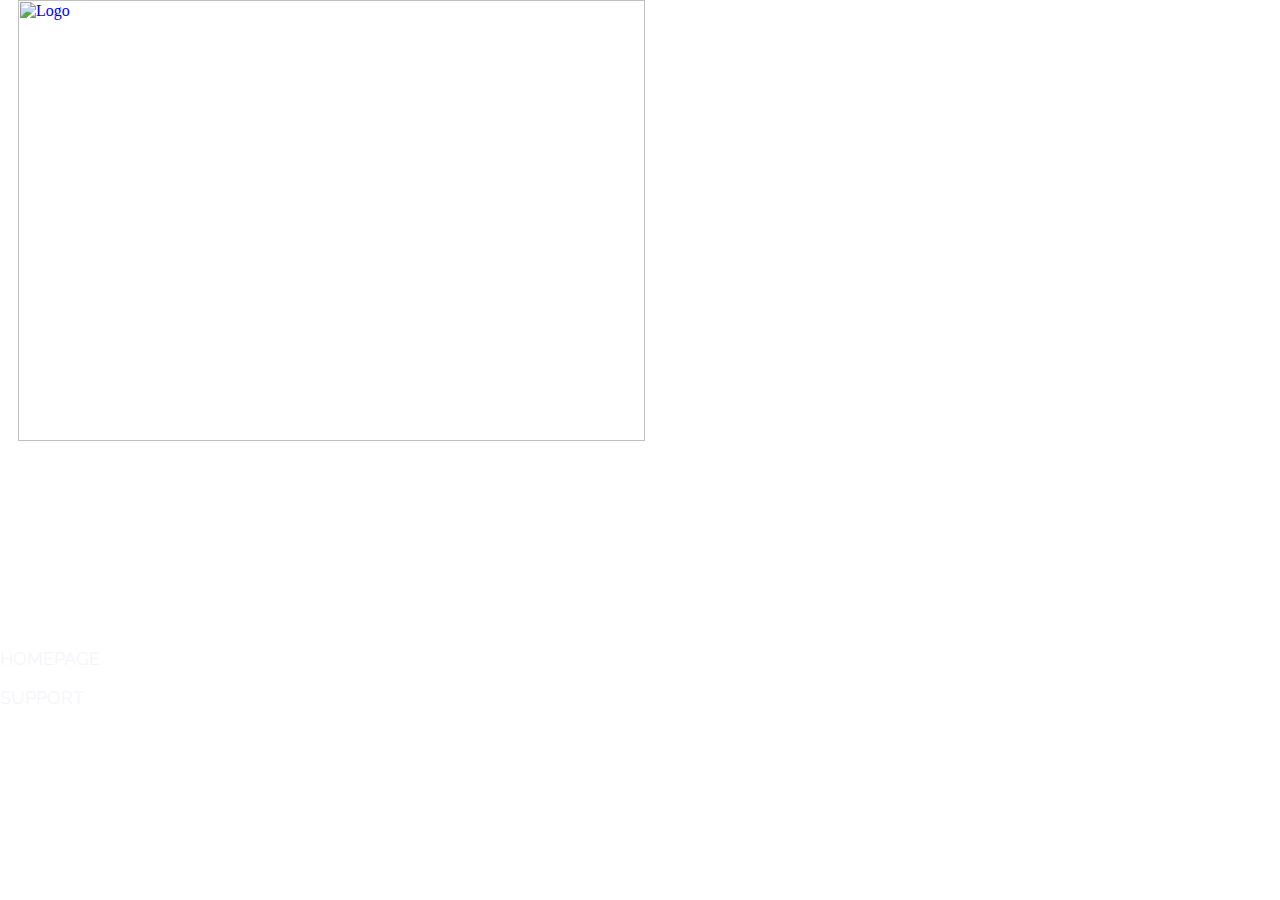
==== commit 24a4aaf0: "correct support link" ====
--- a/index.html
+++ b/index.html
@@ -1,518 +1,126 @@
-<!DOCTYPE html><html><head><meta charset="utf-8"><title>Domino Data Lab APIs</title><link rel="stylesheet" href="https://maxcdn.bootstrapcdn.com/font-awesome/4.3.0/css/font-awesome.min.css"><style>@import url('https://fonts.googleapis.com/css?family=Roboto:400,700|Inconsolata|Raleway:200');@import url('https://fonts.googleapis.com/css?family=Roboto:400,700|Inconsolata|Raleway:200');.hljs-comment,.hljs-title{color:#8e908c}.hljs-variable,.hljs-attribute,.hljs-tag,.hljs-regexp,.ruby .hljs-constant,.xml .hljs-tag .hljs-title,.xml .hljs-pi,.xml .hljs-doctype,.html .hljs-doctype,.css .hljs-id,.css .hljs-class,.css .hljs-pseudo{color:#c82829}.hljs-number,.hljs-preprocessor,.hljs-pragma,.hljs-built_in,.hljs-literal,.hljs-params,.hljs-constant{color:#f5871f}.ruby .hljs-class .hljs-title,.css .hljs-rules .hljs-attribute{color:#eab700}.hljs-string,.hljs-value,.hljs-inheritance,.hljs-header,.ruby .hljs-symbol,.xml .hljs-cdata{color:#718c00}.css .hljs-hexcolor{color:#3e999f}.hljs-function,.python .hljs-decorator,.python .hljs-title,.ruby .hljs-function .hljs-title,.ruby .hljs-title .hljs-keyword,.perl .hljs-sub,.javascript .hljs-title,.coffeescript .hljs-title{color:#4271ae}.hljs-keyword,.javascript .hljs-function{color:#8959a8}.hljs{display:block;background:white;color:#4d4d4c;padding:.5em}.coffeescript .javascript,.javascript .xml,.tex .hljs-formula,.xml .javascript,.xml .vbscript,.xml .css,.xml .hljs-cdata{opacity:.5}.right .hljs-comment{color:#969896}.right .css .hljs-class,.right .css .hljs-id,.right .css .hljs-pseudo,.right .hljs-attribute,.right .hljs-regexp,.right .hljs-tag,.right .hljs-variable,.right .html .hljs-doctype,.right .ruby .hljs-constant,.right .xml .hljs-doctype,.right .xml .hljs-pi,.right .xml .hljs-tag .hljs-title{color:#c66}.right .hljs-built_in,.right .hljs-constant,.right .hljs-literal,.right .hljs-number,.right .hljs-params,.right .hljs-pragma,.right .hljs-preprocessor{color:#de935f}.right .css .hljs-rule .hljs-attribute,.right .ruby .hljs-class .hljs-title{color:#f0c674}.right .hljs-header,.right .hljs-inheritance,.right .hljs-name,.right .hljs-string,.right .hljs-value,.right .ruby .hljs-symbol,.right .xml .hljs-cdata{color:#b5bd68}.right .css .hljs-hexcolor,.right .hljs-title{color:#8abeb7}.right .coffeescript .hljs-title,.right .hljs-function,.right .javascript .hljs-title,.right .perl .hljs-sub,.right .python .hljs-decorator,.right .python .hljs-title,.right .ruby .hljs-function .hljs-title,.right .ruby .hljs-title .hljs-keyword{color:#81a2be}.right .hljs-keyword,.right .javascript .hljs-function{color:#b294bb}.right .hljs{display:block;overflow-x:auto;background:#1d1f21;color:#c5c8c6;padding:.5em;-webkit-text-size-adjust:none}.right .coffeescript .javascript,.right .javascript .xml,.right .tex .hljs-formula,.right .xml .css,.right .xml .hljs-cdata,.right .xml .javascript,.right .xml .vbscript{opacity:.5}.title{font-size:16px;font-weight:normal}hr.params{border-top:thin dotted #d9d9d9}section{margin-top:15px}.hljs-comment,.hljs-title{color:#8e908c}.hljs-variable,.hljs-attribute,.hljs-tag,.hljs-regexp,.ruby .hljs-constant,.xml .hljs-tag .hljs-title,.xml .hljs-pi,.xml .hljs-doctype,.html .hljs-doctype,.css .hljs-id,.css .hljs-class,.css .hljs-pseudo{color:#c82829}.hljs-number,.hljs-preprocessor,.hljs-pragma,.hljs-built_in,.hljs-literal,.hljs-params,.hljs-constant{color:#f5871f}.ruby .hljs-class .hljs-title,.css .hljs-rules .hljs-attribute{color:#eab700}.hljs-string,.hljs-value,.hljs-inheritance,.hljs-header,.ruby .hljs-symbol,.xml .hljs-cdata{color:#718c00}.css .hljs-hexcolor{color:#3e999f}.hljs-function,.python .hljs-decorator,.python .hljs-title,.ruby .hljs-function .hljs-title,.ruby .hljs-title .hljs-keyword,.perl .hljs-sub,.javascript .hljs-title,.coffeescript .hljs-title{color:#4271ae}.hljs-keyword,.javascript .hljs-function{color:#8959a8}.hljs{display:block;background:white;color:#4d4d4c;padding:.5em}.coffeescript .javascript,.javascript .xml,.tex .hljs-formula,.xml .javascript,.xml .vbscript,.xml .css,.xml .hljs-cdata{opacity:.5}.right .hljs-comment{color:#969896}.right .css .hljs-class,.right .css .hljs-id,.right .css .hljs-pseudo,.right .hljs-attribute,.right .hljs-regexp,.right .hljs-tag,.right .hljs-variable,.right .html .hljs-doctype,.right .ruby .hljs-constant,.right .xml .hljs-doctype,.right .xml .hljs-pi,.right .xml .hljs-tag .hljs-title{color:#c66}.right .hljs-built_in,.right .hljs-constant,.right .hljs-literal,.right .hljs-number,.right .hljs-params,.right .hljs-pragma,.right .hljs-preprocessor{color:#de935f}.right .css .hljs-rule .hljs-attribute,.right .ruby .hljs-class .hljs-title{color:#f0c674}.right .hljs-header,.right .hljs-inheritance,.right .hljs-name,.right .hljs-string,.right .hljs-value,.right .ruby .hljs-symbol,.right .xml .hljs-cdata{color:#b5bd68}.right .css .hljs-hexcolor,.right .hljs-title{color:#8abeb7}.right .coffeescript .hljs-title,.right .hljs-function,.right .javascript .hljs-title,.right .perl .hljs-sub,.right .python .hljs-decorator,.right .python .hljs-title,.right .ruby .hljs-function .hljs-title,.right .ruby .hljs-title .hljs-keyword{color:#81a2be}.right .hljs-keyword,.right .javascript .hljs-function{color:#b294bb}.right .hljs{display:block;overflow-x:auto;background:#1d1f21;color:#c5c8c6;padding:.5em;-webkit-text-size-adjust:none}.right .coffeescript .javascript,.right .javascript .xml,.right .tex .hljs-formula,.right .xml .css,.right .xml .hljs-cdata,.right .xml .javascript,.right .xml .vbscript{opacity:.5}body{color:black;background:white;font:400 14px / 1.42 'Roboto',Helvetica,sans-serif}header{border-bottom:1px solid #f2f2f2;margin-bottom:12px}h1,h2,h3,h4,h5{color:black;margin:12px 0}h1 .permalink,h2 .permalink,h3 .permalink,h4 .permalink,h5 .permalink{margin-left:0;opacity:0;transition:opacity .25s ease}h1:hover .permalink,h2:hover .permalink,h3:hover .permalink,h4:hover .permalink,h5:hover .permalink{opacity:1}.triple h1 .permalink,.triple h2 .permalink,.triple h3 .permalink,.triple h4 .permalink,.triple h5 .permalink{opacity:.15}.triple h1:hover .permalink,.triple h2:hover .permalink,.triple h3:hover .permalink,.triple h4:hover .permalink,.triple h5:hover .permalink{opacity:.15}h1{font:200 36px 'Raleway',Helvetica,sans-serif;font-size:36px}h2{font:200 36px 'Raleway',Helvetica,sans-serif;font-size:30px}h3{font-size:100%;text-transform:uppercase}h5{font-size:100%;font-weight:normal}p{margin:0 0 10px}p.choices{line-height:1.6}a{color:#3173CF;text-decoration:none}li p{margin:0}hr.split{border:0;height:1px;width:100%;padding-left:6px;margin:12px auto;background-image:linear-gradient(to right, rgba(0,0,0,0) 20%, rgba(0,0,0,0.2) 51.4%, rgba(255,255,255,0.2) 51.4%, rgba(255,255,255,0) 80%)}dl dt{float:left;width:130px;clear:left;text-align:right;overflow:hidden;text-overflow:ellipsis;white-space:nowrap;font-weight:700}dl dd{margin-left:150px}blockquote{color:rgba(0,0,0,0.5);font-size:15.5px;padding:10px 20px;margin:12px 0;border-left:5px solid #e8e8e8}blockquote p:last-child{margin-bottom:0}pre{background-color:#f5f5f5;padding:12px;border:1px solid #cfcfcf;border-radius:6px;overflow:auto}pre code{color:black;background-color:transparent;padding:0;border:none}code{color:#444;background-color:#f5f5f5;font:'Inconsolata',monospace;padding:1px 4px;border:1px solid #cfcfcf;border-radius:3px}ul,ol{padding-left:2em}table{border-collapse:collapse;border-spacing:0;margin-bottom:12px}table tr:nth-child(2n){background-color:#fafafa}table th,table td{padding:6px 12px;border:1px solid #e6e6e6}.text-muted{opacity:.5}.note,.warning{padding:.3em 1em;margin:1em 0;border-radius:2px;font-size:90%}.note h1,.warning h1,.note h2,.warning h2,.note h3,.warning h3,.note h4,.warning h4,.note h5,.warning h5,.note h6,.warning h6{font-family:200 36px 'Raleway',Helvetica,sans-serif;font-size:135%;font-weight:500}.note p,.warning p{margin:.5em 0}.note{color:black;background-color:#eff4fb;border-left:4px solid #3173CF}.note h1,.note h2,.note h3,.note h4,.note h5,.note h6{color:#3173CF}.warning{color:black;background-color:#fbf1f0;border-left:4px solid #c9302c}.warning h1,.warning h2,.warning h3,.warning h4,.warning h5,.warning h6{color:#c9302c}header{margin-top:24px}nav{position:fixed;top:24px;bottom:0;overflow-y:auto}nav .resource-group{padding:0}nav .resource-group .heading{position:relative}nav .resource-group .heading .chevron{position:absolute;top:12px;right:12px;opacity:.5}nav .resource-group .heading a{display:block;color:black;opacity:.7;border-left:2px solid transparent;margin:0}nav .resource-group .heading a:hover{text-decoration:none;background-color:bad-color;border-left:2px solid black}nav ul{list-style-type:none;padding-left:0}nav ul a{display:block;font-size:13px;color:rgba(0,0,0,0.7);padding:8px 12px;border-top:1px solid #d9d9d9;border-left:2px solid transparent;overflow:hidden;text-overflow:ellipsis;white-space:nowrap}nav ul a:hover{text-decoration:none;background-color:bad-color;border-left:2px solid black}nav ul>li{margin:0}nav ul>li:first-child{margin-top:-12px}nav ul>li:last-child{margin-bottom:-12px}nav ul ul a{padding-left:24px}nav ul ul li{margin:0}nav ul ul li:first-child{margin-top:0}nav ul ul li:last-child{margin-bottom:0}nav>div>div>ul>li:first-child>a{border-top:none}.preload *{transition:none !important}.pull-left{float:left}.pull-right{float:right}.badge{display:inline-block;float:right;min-width:10px;min-height:14px;padding:3px 7px;font-size:12px;color:#000;background-color:#f2f2f2;border-radius:10px;margin:-2px 0}.badge.get{color:#70bbe1;background-color:#d9edf7}.badge.head{color:#70bbe1;background-color:#d9edf7}.badge.options{color:#70bbe1;background-color:#d9edf7}.badge.put{color:#f0db70;background-color:#fcf8e3}.badge.patch{color:#f0db70;background-color:#fcf8e3}.badge.post{color:#93cd7c;background-color:#dff0d8}.badge.delete{color:#ce8383;background-color:#f2dede}.collapse-button{float:right}.collapse-button .close{display:none;color:#3173CF;cursor:pointer}.collapse-button .open{color:#3173CF;cursor:pointer}.collapse-button.show .close{display:inline}.collapse-button.show .open{display:none}.collapse-content{max-height:0;overflow:hidden;transition:max-height .3s ease-in-out}nav{width:220px}.container{max-width:940px;margin-left:auto;margin-right:auto}.container .row .content{margin-left:244px;width:696px}.container .row:after{content:'';display:block;clear:both}.container-fluid nav{width:22%}.container-fluid .row .content{margin-left:24%}.container-fluid.triple nav{width:16.5%;padding-right:1px}.container-fluid.triple .row .content{position:relative;margin-left:16.5%;padding-left:24px}.middle:before,.middle:after{content:'';display:table}.middle:after{clear:both}.middle{box-sizing:border-box;width:51.5%;padding-right:12px}.right{box-sizing:border-box;float:right;width:48.5%;padding-left:12px}.right a{color:#3173CF}.right h1,.right h2,.right h3,.right h4,.right h5,.right p,.right div{color:white}.right pre{background-color:#1d1f21;border:1px solid #1d1f21}.right pre code{color:#c5c8c6}.right .description{margin-top:12px}.triple .resource-heading{font-size:125%}.definition{margin-top:12px;margin-bottom:12px}.definition .method{font-weight:bold}.definition .method.get{color:#2e8ab8}.definition .method.head{color:#2e8ab8}.definition .method.options{color:#2e8ab8}.definition .method.post{color:#56b82e}.definition .method.put{color:#b8a22e}.definition .method.patch{color:#b8a22e}.definition .method.delete{color:#b82e2e}.definition .uri{word-break:break-all;word-wrap:break-word}.definition .hostname{opacity:.5}.example-names{background-color:#eee;padding:12px;border-radius:6px}.example-names .tab-button{cursor:pointer;color:black;border:1px solid #ddd;padding:6px;margin-left:12px}.example-names .tab-button.active{background-color:#d5d5d5}.right .example-names{background-color:#4f8bd3}.right .example-names .tab-button{color:white;border:1px solid #666;border-radius:6px}.right .example-names .tab-button.active{background-color:#78a6dd}#nav-background{position:fixed;left:0;top:0;bottom:0;width:16.5%;padding-right:14.4px;background-color:#F3F6F9;border-right:1px solid #f0f0f0;z-index:-1}#right-panel-background{position:absolute;right:-12px;top:-12px;bottom:-12px;width:48.6%;background-color:#595e6a;z-index:-1}@media (max-width:1200px){nav{width:198px}.container{max-width:840px}.container .row .content{margin-left:224px;width:606px}}@media (max-width:992px){nav{width:169.4px}.container{max-width:720px}.container .row .content{margin-left:194px;width:526px}}@media (max-width:768px){nav{display:none}.container{width:95%;max-width:none}.container .row .content,.container-fluid .row .content,.container-fluid.triple .row .content{margin-left:auto;margin-right:auto;width:95%}#nav-background{display:none}#right-panel-background{width:48.6%}}.back-to-top{position:fixed;z-index:1;bottom:0;right:24px;padding:4px 8px;color:rgba(0,0,0,0.5);background-color:#f2f2f2;text-decoration:none !important;border-top:1px solid #d9d9d9;border-left:1px solid #d9d9d9;border-right:1px solid #d9d9d9;border-top-left-radius:3px;border-top-right-radius:3px}.resource-group{padding:12px;margin-bottom:12px;background-color:white;border:1px solid #d9d9d9;border-radius:6px}.resource-group h2.group-heading,.resource-group .heading a{padding:12px;margin:-12px -12px 12px -12px;background-color:#f2f2f2;border-bottom:1px solid #d9d9d9;border-top-left-radius:6px;border-top-right-radius:6px;white-space:nowrap;text-overflow:ellipsis;overflow:hidden}.triple .content .resource-group{padding:0;border:none}.triple .content .resource-group h2.group-heading,.triple .content .resource-group .heading a{margin:0 0 12px 0;border:1px solid #d9d9d9}nav .resource-group .heading a{padding:12px;margin-bottom:0}nav .resource-group .collapse-content{padding:0}.action{margin-bottom:12px;padding:12px 12px 0 12px;overflow:hidden;border:1px solid transparent;border-radius:6px}.action h4.action-heading{padding:6px 12px;margin:-12px -12px 12px -12px;border-bottom:1px solid transparent;border-top-left-radius:6px;border-top-right-radius:6px;overflow:hidden}.action h4.action-heading .name{float:right;font-weight:normal;padding:6px 0}.action h4.action-heading .method{padding:6px 12px;margin-right:12px;border-radius:3px;display:inline-block}.action h4.action-heading .method.get{color:#fff;background-color:#2a64b5}.action h4.action-heading .method.head{color:#fff;background-color:#2a64b5}.action h4.action-heading .method.options{color:#fff;background-color:#2a64b5}.action h4.action-heading .method.put{color:#fff;background-color:#ed9c28}.action h4.action-heading .method.patch{color:#fff;background-color:#ed9c28}.action h4.action-heading .method.post{color:#fff;background-color:#42B236}.action h4.action-heading .method.delete{color:#fff;background-color:#d9534f}.action h4.action-heading code{color:#444;background-color:#f5f5f5;border-color:#cfcfcf;font-weight:normal;word-break:break-all;display:inline-block;margin-top:2px}.action dl.inner{padding-bottom:2px}.action .title{border-bottom:1px solid white;margin:0 -12px -1px -12px;padding:12px}.action.get{border-color:#bce8f1}.action.get h4.action-heading{color:#2a64b5;background:#d9edf7;border-bottom-color:#bce8f1}.action.head{border-color:#bce8f1}.action.head h4.action-heading{color:#2a64b5;background:#d9edf7;border-bottom-color:#bce8f1}.action.options{border-color:#bce8f1}.action.options h4.action-heading{color:#2a64b5;background:#d9edf7;border-bottom-color:#bce8f1}.action.post{border-color:#d6e9c6}.action.post h4.action-heading{color:#42B236;background:#dff0d8;border-bottom-color:#d6e9c6}.action.put{border-color:#faebcc}.action.put h4.action-heading{color:#ed9c28;background:#fcf8e3;border-bottom-color:#faebcc}.action.patch{border-color:#faebcc}.action.patch h4.action-heading{color:#ed9c28;background:#fcf8e3;border-bottom-color:#faebcc}.action.delete{border-color:#ebccd1}.action.delete h4.action-heading{color:#d9534f;background:#f2dede;border-bottom-color:#ebccd1}</style></head><body class="preload"><div id="nav-background"></div><div class="container-fluid triple"><div class="row"><nav><div class="resource-group"><div class="heading"><div class="chevron"><i class="open fa fa-angle-down"></i></div><a href="#api-endpoints">API Endpoints</a></div><div class="collapse-content"><ul><li><a href="#api-endpoints-your-awesome-model-post"><span class="badge post"><i class="fa fa-plus"></i></span>Your awesome model</a></li></ul></div></div><div class="resource-group"><div class="heading"><div class="chevron"><i class="open fa fa-angle-down"></i></div><a href="#project-runs-and-files">Project Runs and Files</a></div><div class="collapse-content"><ul><li><a href="#project-runs-and-files-list-of-runs-get"><span class="badge get"><i class="fa fa-arrow-down"></i></span>List of Runs</a></li><li><a href="#project-runs-and-files-start-run-post"><span class="badge post"><i class="fa fa-plus"></i></span>Start Run</a></li><li><a href="#project-runs-and-files-run-status-get"><span class="badge get"><i class="fa fa-arrow-down"></i></span>Run Status</a></li><li><a href="#project-runs-and-files-list-files-get"><span class="badge get"><i class="fa fa-arrow-down"></i></span>List files</a></li><li><a href="#project-runs-and-files-get-a-file-get"><span class="badge get"><i class="fa fa-arrow-down"></i></span>Get a file</a></li><li><a href="#project-runs-and-files-upload-a-file-put"><span class="badge put"><i class="fa fa-pencil"></i></span>Upload a file</a></li></ul></div></div><div class="resource-group"><div class="heading"><div class="chevron"><i class="open fa fa-angle-down"></i></div><a href="#search">Search</a></div><div class="collapse-content"><ul><li><a href="#search-search-get"><span class="badge get"><i class="fa fa-arrow-down"></i></span>Search</a></li></ul></div></div><div class="resource-group"><div class="heading"><div class="chevron"><i class="open fa fa-angle-down"></i></div><a href="#models-domino-2.5+">Models - Domino 2.5+</a></div><div class="collapse-content"><ul><li><a href="#models-domino-2.5+-get-models-get"><span class="badge get"><i class="fa fa-arrow-down"></i></span>Get models</a></li><li><a href="#models-domino-2.5+-publish-a-model-post"><span class="badge post"><i class="fa fa-plus"></i></span>Publish a model</a></li><li><a href="#models-domino-2.5+-get-model-versions-get"><span class="badge get"><i class="fa fa-arrow-down"></i></span>Get model versions</a></li><li><a href="#models-domino-2.5+-publish-a-model-version-post"><span class="badge post"><i class="fa fa-plus"></i></span>Publish a model version</a></li></ul></div></div><div class="resource-group"><div class="heading"><div class="chevron"><i class="open fa fa-angle-down"></i></div><a href="#environments">Environments</a></div><div class="collapse-content"><ul><li><a href="#environments-get-environments-get"><span class="badge get"><i class="fa fa-arrow-down"></i></span>Get environments</a></li></ul></div></div><br><p style="text-align: center;" class="text-muted"><a href="https://github.com/dominodatalab/api-docs" target="blank">Source on GitHub</a></p><p style="text-align: center;" class="text-muted">Generated by&nbsp;<a href="https://github.com/danielgtaylor/aglio" target="blank" class="aglio">aglio</a><br>on 14 Jul 2018</p></nav><div class="content"><div id="right-panel-background"></div><div class="middle"><header><h1 id="top">Domino Data Lab APIs</h1></header></div><div class="right"><h4>Need help?</h4><p>Visit our <a href="https://support.dominodatalab.com" style="color: white;text-decoration: underline;">support site</a>&nbsp;or email support@dominodatalab.com</p></div><div class="middle"><p>Domino has two types of APIs: <strong>API Endpoints</strong> which let you publish your code as a low-latency web service without any API design experience and the <strong>Domino API</strong> which lets you allow you to interact with your project’s files and runs.</p>
-<p>Two important notes:</p>
-<ol>
-<li>
-<p>Your API base URL will depend on your deployment of Domino. Replace the URL with the URL of your private Domino deployment (the site you visit in your browser when you use Domino)</p>
-</li>
-<li>
-<p>To authenticate your requests, include your API Key (which you can find on your account page) with the header <code>X-Domino-Api-Key</code> .</p>
-</li>
-</ol>
-</div><div class="middle"><section id="api-endpoints" class="resource-group"><h2 class="group-heading">API Endpoints <a href="#api-endpoints" class="permalink">&para;</a></h2><p><a href="http://support.dominodatalab.com/hc/en-us/articles/204173149-API-Endpoints-Model-Deployment">API Endpoints</a> help you deploy and operationalize your models as APIs without any web development knowledge.</p>
-</section></div><div class="middle"><div id="api-endpoints-your-awesome-model" class="resource"><h3 class="resource-heading">Your awesome model <a href="#api-endpoints-your-awesome-model" class="permalink">&para;</a></h3></div></div><div class="right"><div class="definition"><span class="method post">POST</span>&nbsp;<span class="uri"><span class="hostname">https://api.dominodatalab.com</span>/v1/<span class="hljs-attribute" title="username">nick</span>/<span class="hljs-attribute" title="project_name">winequality</span>/endpoint</span></div><div class="tabs"><div class="example-names"><span>Requests</span><span class="tab-button">example 1</span></div><div class="tab"><div><div class="inner"><h5>Headers</h5><pre><code><span class="hljs-attribute">Content-Type</span>: <span class="hljs-string">application/json</span><br><span class="hljs-attribute">X-Domino-Api-Key</span>: <span class="hljs-string">YOUR_DOMINO_API_KEY</span></code></pre><div style="height: 1px;"></div><h5>Body</h5><pre><code>{
-  "<span class="hljs-attribute">parameters</span>": <span class="hljs-value">[
-    <span class="hljs-string">"20"</span>,
-    <span class="hljs-string">"200"</span>
-  ]
-</span>}</code></pre><div style="height: 1px;"></div></div></div><div class="tabs"><div class="example-names"><span>Responses</span><span class="tab-button">200</span></div><div class="tab"><div><div class="inner"><h5>Headers</h5><pre><code><span class="hljs-attribute">Content-Type</span>: <span class="hljs-string">application/json</span><br><span class="hljs-attribute">Domino-Deserialization-Time</span>: <span class="hljs-string">1</span><br><span class="hljs-attribute">Domino-User-Code-Time</span>: <span class="hljs-string">10</span><br><span class="hljs-attribute">Domino-Serialization-Time</span>: <span class="hljs-string">2</span></code></pre><div style="height: 1px;"></div><h5>Body</h5><pre><code>{
-  "<span class="hljs-attribute">release</span>": <span class="hljs-value">{
-    "<span class="hljs-attribute">commitId</span>": <span class="hljs-value"><span class="hljs-string">"e1dfab96a6c6014767e9561059224a3153cb6de6"</span></span>,
-    "<span class="hljs-attribute">file</span>": <span class="hljs-value"><span class="hljs-string">"predict.R"</span></span>,
-    "<span class="hljs-attribute">function</span>": <span class="hljs-value"><span class="hljs-string">"predictQuality"</span></span>,
-    "<span class="hljs-attribute">version</span>": <span class="hljs-value"><span class="hljs-number">14</span>
-  </span>}</span>,
-  "<span class="hljs-attribute">requestId</span>": <span class="hljs-value"><span class="hljs-string">"NMEOMGVJURWVPOQF"</span></span>,
-  "<span class="hljs-attribute">result</span>": <span class="hljs-value">{
-    "<span class="hljs-attribute">a_random_number</span>": <span class="hljs-value"><span class="hljs-number">103</span>
-  </span>}
-</span>}</code></pre><div style="height: 1px;"></div></div></div></div></div></div></div></div><div class="middle"><div id="api-endpoints-your-awesome-model-post" class="action post"><h4 class="action-heading"><div class="name">Your awesome model</div><a href="#api-endpoints-your-awesome-model-post" class="method post">POST</a><code class="uri">/v1/{username}/{project_name}/endpoint</code></h4><p>Your API Endpoint is a wrapper on top of a function in your Domino-hosted code. The arguments to the API are the arguments to your function; the response from the API includes the return value from your function in the <code>result</code> object.</p>
-<p><a href="http://support.dominodatalab.com/hc/en-us/articles/204173149-API-Endpoints-Model-Deployment">Learn more about API Endpoint and Model Development</a></p>
-<hr class="params"><div class="title">URI Parameters<div class="collapse-button show"><span class="close">Hide</span><span class="open">Show</span></div></div><div class="collapse-content"><dl class="inner"><dt>username</dt><dd><code>string</code>&nbsp;<span class="required">(required)</span>&nbsp;<span class="text-muted example"><strong>Example:&nbsp;</strong><span>nick</span></span><p>The project owner’s username</p>
-</dd><dt>project_name</dt><dd><code>string</code>&nbsp;<span class="required">(required)</span>&nbsp;<span class="text-muted example"><strong>Example:&nbsp;</strong><span>winequality</span></span><p>The project name</p>
-</dd></dl></div><hr class="params"><div class="title">Request Body Attributes<div class="collapse-button show"><span class="close">Hide</span><span class="open">Show</span></div></div><div class="collapse-content"><dl class="inner"><dt>parameters</dt><dd><code>array</code>&nbsp;<p>An array of objects which directly map to the parameters of the function powering your API endpoint.</p>
-<p>For example, if your API endpoint is powered by the following function:</p>
-<pre><code class="language-python"><span class="hljs-function"><span class="hljs-keyword">def</span> <span class="hljs-title">random_number</span><span class="hljs-params">(start = <span class="hljs-number">10</span>, stop = <span class="hljs-number">100</span>)</span>:</span>
-      <span class="hljs-keyword">return</span> random.uniform(start, stop)</code></pre>
-<p>You would pass two number objects in to <code>parameters</code>, for example:</p>
-<pre><code>{"<span class="hljs-attribute">parameters</span>": <span class="hljs-value">[<span class="hljs-number">20</span>, <span class="hljs-number">200</span>] </span>}</code></pre>
-</dd></dl></div><hr class="params"><div class="title">Response Body Attributes<div class="collapse-button show"><span class="close">Hide</span><span class="open">Show</span></div></div><div class="collapse-content"><dl class="inner"><dt>release</dt><dd><code>object</code>&nbsp;<p>An object of key/value pairs describing the version of your API endpoint that responded to your request</p>
-</dd><dt>requestId</dt><dd><code>string</code>&nbsp;<p>A unique request ID assigned to your API request</p>
-</dd><dt>result</dt><dd><code>object</code>&nbsp;<p>The result of the function you bound to your API Endpoint. Will be either a JSON object/dictionary or array depending on what your function returns.</p>
-</dd></dl></div><br></div></div><hr class="split"><div class="middle"><section id="project-runs-and-files" class="resource-group"><h2 class="group-heading">Project Runs and Files <a href="#project-runs-and-files" class="permalink">&para;</a></h2><p>These APIs allow you to interact with your project’s files and runs</p>
-</section></div><div class="middle"><div id="project-runs-and-files-list-of-runs" class="resource"><h3 class="resource-heading">List of Runs <a href="#project-runs-and-files-list-of-runs" class="permalink">&para;</a></h3></div></div><div class="right"><div class="definition"><span class="method get">GET</span>&nbsp;<span class="uri"><span class="hostname">https://api.dominodatalab.com</span>/v1/projects/<span class="hljs-attribute" title="username">nick</span>/<span class="hljs-attribute" title="project_name">winequality</span>/runs</span></div><div class="tabs"><div class="example-names"><span>Requests</span><span class="tab-button">example 1</span></div><div class="tab"><div><div class="inner"><h5>Headers</h5><pre><code><span class="hljs-attribute">X-Domino-Api-Key</span>: <span class="hljs-string">YOUR_DOMINO_API_KEY</span></code></pre><div style="height: 1px;"></div></div></div><div class="tabs"><div class="example-names"><span>Responses</span><span class="tab-button">200</span></div><div class="tab"><div><div class="inner"><h5>Headers</h5><pre><code><span class="hljs-attribute">Content-Type</span>: <span class="hljs-string">application/json</span></code></pre><div style="height: 1px;"></div><h5>Body</h5><pre><code>{
-  "<span class="hljs-attribute">objectType</span>": <span class="hljs-value"><span class="hljs-string">"list"</span></span>,
-  "<span class="hljs-attribute">uri</span>": <span class="hljs-value"><span class="hljs-string">"Hello, world!"</span></span>,
-  "<span class="hljs-attribute">data</span>": <span class="hljs-value">[
-    {
-      "<span class="hljs-attribute">id</span>": <span class="hljs-value"><span class="hljs-string">"57dafe43317467e7b0ef5276"</span></span>,
-      "<span class="hljs-attribute">projectId</span>": <span class="hljs-value"><span class="hljs-string">"54c17e92e4b0bc49e27d9398"</span></span>,
-      "<span class="hljs-attribute">number</span>": <span class="hljs-value"><span class="hljs-number">5</span></span>,
-      "<span class="hljs-attribute">startingUserId</span>": <span class="hljs-value"><span class="hljs-string">"57a28b28961401f240812caf"</span></span>,
-      "<span class="hljs-attribute">queued</span>": <span class="hljs-value"><span class="hljs-number">1473969731915</span></span>,
-      "<span class="hljs-attribute">started</span>": <span class="hljs-value"><span class="hljs-number">1473969754283</span></span>,
-      "<span class="hljs-attribute">completed</span>": <span class="hljs-value"><span class="hljs-number">1473969762970</span></span>,
-      "<span class="hljs-attribute">status</span>": <span class="hljs-value"><span class="hljs-string">"Succeeded"</span></span>,
-      "<span class="hljs-attribute">commitId</span>": <span class="hljs-value"><span class="hljs-string">"1c6e8aa47951e39f9a905f0077af9355c35b712b"</span></span>,
-      "<span class="hljs-attribute">executor</span>": <span class="hljs-value"><span class="hljs-string">"us-west-2:i-007942020ce7baeb5"</span></span>,
-      "<span class="hljs-attribute">outputCommitId</span>": <span class="hljs-value"><span class="hljs-string">"73fe9481fe635bada713246c3c739beefa424e8c"</span></span>,
-      "<span class="hljs-attribute">title</span>": <span class="hljs-value"><span class="hljs-string">"Run with great R^2 of 1!"</span></span>,
-      "<span class="hljs-attribute">isArchived</span>": <span class="hljs-value"><span class="hljs-literal">false</span></span>,
-      "<span class="hljs-attribute">postProcessedTimestamp</span>": <span class="hljs-value"><span class="hljs-number">1473969767822</span></span>,
-      "<span class="hljs-attribute">diagnosticStatistics</span>": <span class="hljs-value">{
-        "<span class="hljs-attribute">isError</span>": <span class="hljs-value"><span class="hljs-literal">false</span></span>,
-        "<span class="hljs-attribute">data</span>": <span class="hljs-value">[
-          {
-            "<span class="hljs-attribute">key</span>": <span class="hljs-value"><span class="hljs-string">"R^2"</span></span>,
-            "<span class="hljs-attribute">value</span>": <span class="hljs-value"><span class="hljs-string">"1.000"</span>
-          </span>}
-        ]
-      </span>}</span>,
-      "<span class="hljs-attribute">isCompleted</span>": <span class="hljs-value"><span class="hljs-literal">true</span></span>,
-      "<span class="hljs-attribute">hardwareTierId</span>": <span class="hljs-value"><span class="hljs-string">"gpu"</span>
-    </span>}
-  ]
-</span>}</code></pre><div style="height: 1px;"></div></div></div></div></div></div></div></div><div class="middle"><div id="project-runs-and-files-list-of-runs-get" class="action get"><h4 class="action-heading"><div class="name">List of Runs</div><a href="#project-runs-and-files-list-of-runs-get" class="method get">GET</a><code class="uri">/v1/projects/{username}/{project_name}/runs</code></h4><p>Get a list of runs</p>
-<hr class="params"><div class="title">URI Parameters<div class="collapse-button show"><span class="close">Hide</span><span class="open">Show</span></div></div><div class="collapse-content"><dl class="inner"><dt>username</dt><dd><code>string</code>&nbsp;<span class="required">(required)</span>&nbsp;<span class="text-muted example"><strong>Example:&nbsp;</strong><span>nick</span></span><p>The project owner’s username</p>
-</dd><dt>project_name</dt><dd><code>string</code>&nbsp;<span class="required">(required)</span>&nbsp;<span class="text-muted example"><strong>Example:&nbsp;</strong><span>winequality</span></span><p>The project name</p>
-</dd></dl></div><hr class="params"><div class="title">Response Body Attributes<div class="collapse-button show"><span class="close">Hide</span><span class="open">Show</span></div></div><div class="collapse-content"><dl class="inner"><dt>objectType</dt><dd><code>string</code>&nbsp;<p>The type of object the API returned</p>
-</dd><dt>uri</dt><dd><code>string</code>&nbsp;<p>The URI that responded to your request</p>
-</dd><dt>data</dt><dd><code>array</code>&nbsp;<p>Array of run statuses</p>
-</dd></dl></div><br></div></div><hr class="split"><div class="middle"><div id="project-runs-and-files-start-run" class="resource"><h3 class="resource-heading">Start Run <a href="#project-runs-and-files-start-run" class="permalink">&para;</a></h3></div></div><div class="right"><div class="definition"><span class="method post">POST</span>&nbsp;<span class="uri"><span class="hostname">https://api.dominodatalab.com</span>/v1/projects/<span class="hljs-attribute" title="username">nick</span>/<span class="hljs-attribute" title="project_name">winequality</span>/runs</span></div><div class="tabs"><div class="example-names"><span>Requests</span><span class="tab-button">example 1</span></div><div class="tab"><div><div class="inner"><h5>Headers</h5><pre><code><span class="hljs-attribute">Content-Type</span>: <span class="hljs-string">application/json</span><br><span class="hljs-attribute">X-Domino-Api-Key</span>: <span class="hljs-string">YOUR_DOMINO_API_KEY</span></code></pre><div style="height: 1px;"></div><h5>Body</h5><pre><code>{
-  "<span class="hljs-attribute">command</span>": <span class="hljs-value">[]</span>,
-  "<span class="hljs-attribute">isDirect</span>": <span class="hljs-value"><span class="hljs-literal">false</span></span>,
-  "<span class="hljs-attribute">title</span>": <span class="hljs-value"><span class="hljs-string">"This one should work!"</span></span>,
-  "<span class="hljs-attribute">tier</span>": <span class="hljs-value"><span class="hljs-string">"gpu"</span></span>,
-  "<span class="hljs-attribute">commitId</span>": <span class="hljs-value"><span class="hljs-string">"1c6e8aa47951e39f9a905f0077af9355c35b712b"</span></span>,
-  "<span class="hljs-attribute">publishApiEndpoint</span>": <span class="hljs-value"><span class="hljs-literal">false</span>
-</span>}</code></pre><div style="height: 1px;"></div></div></div><div class="tabs"><div class="example-names"><span>Responses</span><span class="tab-button">200</span></div><div class="tab"><div><div class="inner"><h5>Headers</h5><pre><code><span class="hljs-attribute">Content-Type</span>: <span class="hljs-string">application/json</span></code></pre><div style="height: 1px;"></div><h5>Body</h5><pre><code>{
-  "<span class="hljs-attribute">runId</span>": <span class="hljs-value"><span class="hljs-string">"553af271e4b0364c0f717b24"</span></span>,
-  "<span class="hljs-attribute">message</span>": <span class="hljs-value"><span class="hljs-string">"Run for project &lt;username&gt;/&lt;project_name&gt; started. You can view progress here: https://app.dominodatalab.com/&lt;username&gt;/&lt;project_name/runs/553af271e4b0364c0f717b24"</span>
-</span>}</code></pre><div style="height: 1px;"></div></div></div></div></div></div></div></div><div class="middle"><div id="project-runs-and-files-start-run-post" class="action post"><h4 class="action-heading"><div class="name">Start Run</div><a href="#project-runs-and-files-start-run-post" class="method post">POST</a><code class="uri">/v1/projects/{username}/{project_name}/runs</code></h4><p>Start a run of a given script or command</p>
-<hr class="params"><div class="title">URI Parameters<div class="collapse-button show"><span class="close">Hide</span><span class="open">Show</span></div></div><div class="collapse-content"><dl class="inner"><dt>username</dt><dd><code>string</code>&nbsp;<span class="required">(required)</span>&nbsp;<span class="text-muted example"><strong>Example:&nbsp;</strong><span>nick</span></span><p>The project owner’s username</p>
-</dd><dt>project_name</dt><dd><code>string</code>&nbsp;<span class="required">(required)</span>&nbsp;<span class="text-muted example"><strong>Example:&nbsp;</strong><span>winequality</span></span><p>The project name</p>
-</dd></dl></div><hr class="params"><div class="title">Request Body Attributes<div class="collapse-button show"><span class="close">Hide</span><span class="open">Show</span></div></div><div class="collapse-content"><dl class="inner"><dt>command</dt><dd><code>string</code>&nbsp;<p>Array of strings making up your command. For example:</p>
-<pre><code class="language-python">[<span class="hljs-string">"model.py"</span>, <span class="hljs-string">"dataset"</span>, <span class="hljs-string">"--sample"</span>, <span class="hljs-string">"2000"</span>]</code></pre>
-</dd><dt>isDirect</dt><dd><code>boolean</code>&nbsp;<p>A direct command is interpretted as a shell command; Domino doesn’t try to infer a program to match your file type</p>
-</dd><dt>title</dt><dd><code>string</code>&nbsp;<p>An optional title for your run</p>
-</dd><dt>tier</dt><dd><code>string</code>&nbsp;<p>Identifier of the hardware tier to use</p>
-</dd><dt>commitId</dt><dd><code>string</code>&nbsp;<p>Revision at which to start the run</p>
-</dd><dt>publishApiEndpoint</dt><dd><code>boolean</code>&nbsp;<p><strong>This field will be deprecated in future versions.</strong> If true, the results of a successful run will be deployed to the project’s active API Endpoint, if one exists</p>
-</dd></dl></div><hr class="params"><div class="title">Response Body Attributes<div class="collapse-button show"><span class="close">Hide</span><span class="open">Show</span></div></div><div class="collapse-content"><dl class="inner"><dt>runId</dt><dd><code>string</code>&nbsp;<p>The unique ID for the run that was just started</p>
-</dd><dt>message</dt><dd><code>string</code>&nbsp;<p>A human-readable message with a full link to view the status of your run</p>
-</dd></dl></div><br></div></div><hr class="split"><div class="middle"><div id="project-runs-and-files-run-status" class="resource"><h3 class="resource-heading">Run Status <a href="#project-runs-and-files-run-status" class="permalink">&para;</a></h3></div></div><div class="right"><div class="definition"><span class="method get">GET</span>&nbsp;<span class="uri"><span class="hostname">https://api.dominodatalab.com</span>/v1/projects/<span class="hljs-attribute" title="username">nick</span>/<span class="hljs-attribute" title="project_name">winequality</span>/runs/<span class="hljs-attribute" title="run_id">run_id</span></span></div><div class="tabs"><div class="example-names"><span>Requests</span><span class="tab-button">example 1</span></div><div class="tab"><div><div class="inner"><h5>Headers</h5><pre><code><span class="hljs-attribute">X-Domino-Api-Key</span>: <span class="hljs-string">YOUR_DOMINO_API_KEY</span></code></pre><div style="height: 1px;"></div></div></div><div class="tabs"><div class="example-names"><span>Responses</span><span class="tab-button">200</span></div><div class="tab"><div><div class="inner"><h5>Headers</h5><pre><code><span class="hljs-attribute">Content-Type</span>: <span class="hljs-string">application/json</span></code></pre><div style="height: 1px;"></div><h5>Body</h5><pre><code>{
-  "<span class="hljs-attribute">id</span>": <span class="hljs-value"><span class="hljs-string">"57dafe43317467e7b0ef5276"</span></span>,
-  "<span class="hljs-attribute">projectId</span>": <span class="hljs-value"><span class="hljs-string">"54c17e92e4b0bc49e27d9398"</span></span>,
-  "<span class="hljs-attribute">number</span>": <span class="hljs-value"><span class="hljs-number">5</span></span>,
-  "<span class="hljs-attribute">startingUserId</span>": <span class="hljs-value"><span class="hljs-string">"57a28b28961401f240812caf"</span></span>,
-  "<span class="hljs-attribute">queued</span>": <span class="hljs-value"><span class="hljs-number">1473969731915</span></span>,
-  "<span class="hljs-attribute">started</span>": <span class="hljs-value"><span class="hljs-number">1473969754283</span></span>,
-  "<span class="hljs-attribute">completed</span>": <span class="hljs-value"><span class="hljs-number">1473969762970</span></span>,
-  "<span class="hljs-attribute">status</span>": <span class="hljs-value"><span class="hljs-string">"Queued"</span></span>,
-  "<span class="hljs-attribute">commitId</span>": <span class="hljs-value"><span class="hljs-string">"1c6e8aa47951e39f9a905f0077af9355c35b712b"</span></span>,
-  "<span class="hljs-attribute">executor</span>": <span class="hljs-value"><span class="hljs-string">"us-west-2:i-007942020ce7baeb5"</span></span>,
-  "<span class="hljs-attribute">outputCommitId</span>": <span class="hljs-value"><span class="hljs-string">"73fe9481fe635bada713246c3c739beefa424e8c"</span></span>,
-  "<span class="hljs-attribute">title</span>": <span class="hljs-value"><span class="hljs-string">"Run with great R^2 of 1!"</span></span>,
-  "<span class="hljs-attribute">isArchived</span>": <span class="hljs-value"><span class="hljs-literal">false</span></span>,
-  "<span class="hljs-attribute">postProcessedTimestamp</span>": <span class="hljs-value"><span class="hljs-number">1473969767822</span></span>,
-  "<span class="hljs-attribute">diagnosticStatistics</span>": <span class="hljs-value">{
-    "<span class="hljs-attribute">isError</span>": <span class="hljs-value"><span class="hljs-literal">false</span></span>,
-    "<span class="hljs-attribute">data</span>": <span class="hljs-value">[
-      {
-        "<span class="hljs-attribute">key</span>": <span class="hljs-value"><span class="hljs-string">"R^2"</span></span>,
-        "<span class="hljs-attribute">value</span>": <span class="hljs-value"><span class="hljs-string">"1.000"</span>
-      </span>}
-    ]
-  </span>}</span>,
-  "<span class="hljs-attribute">isCompleted</span>": <span class="hljs-value"><span class="hljs-literal">true</span></span>,
-  "<span class="hljs-attribute">hardwareTierId</span>": <span class="hljs-value"><span class="hljs-string">"gpu"</span>
-</span>}</code></pre><div style="height: 1px;"></div></div></div></div></div></div></div></div><div class="middle"><div id="project-runs-and-files-run-status-get" class="action get"><h4 class="action-heading"><div class="name">Run Status</div><a href="#project-runs-and-files-run-status-get" class="method get">GET</a><code class="uri">/v1/projects/{username}/{project_name}/runs/{run_id}</code></h4><p>Get the status of a run</p>
-<hr class="params"><div class="title">URI Parameters<div class="collapse-button show"><span class="close">Hide</span><span class="open">Show</span></div></div><div class="collapse-content"><dl class="inner"><dt>username</dt><dd><code>string</code>&nbsp;<span class="required">(required)</span>&nbsp;<span class="text-muted example"><strong>Example:&nbsp;</strong><span>nick</span></span><p>The project owner’s username</p>
-</dd><dt>project_name</dt><dd><code>string</code>&nbsp;<span class="required">(required)</span>&nbsp;<span class="text-muted example"><strong>Example:&nbsp;</strong><span>winequality</span></span><p>The project name</p>
-</dd><dt>run_id</dt><dd><code>string</code>&nbsp;<span class="required">(required)</span>&nbsp;<p>The unique ID for the run</p>
-</dd></dl></div><hr class="params"><div class="title">Response Body Attributes<div class="collapse-button show"><span class="close">Hide</span><span class="open">Show</span></div></div><div class="collapse-content"><dl class="inner"><dt>id</dt><dd><code>string</code>&nbsp;<p>The unique ID for the run</p>
-</dd><dt>projectId</dt><dd><code>string</code>&nbsp;<p>The ID of the project</p>
-</dd><dt>number</dt><dd><code>number</code>&nbsp;<p>The auto-increment number associated with the run</p>
-</dd><dt>startingUserId</dt><dd><code>string</code>&nbsp;<p>The ID of the user who started the run</p>
-</dd><dt>queued</dt><dd><code>number</code>&nbsp;<p>Milliseconds epoch time the run was added to the queue</p>
-</dd><dt>started</dt><dd><code>number</code>&nbsp;<p>Milliseconds epoch time the run started executing</p>
-</dd><dt>completed</dt><dd><code>number</code>&nbsp;<p>Milliseconds epoch time the run completed running</p>
-</dd><dt>status</dt><dd><code>string</code>&nbsp;<p>The status of the run</p>
-Potential values include: Queued, Scheduled, Preparing, Building, Pulling, Running, Serving, StopRequested, StopAndDiscardRequested, Stopping, Finishing, Stopped, Succeeded, Failed, Error</dd><dt>commitId</dt><dd><code>string</code>&nbsp;<p>The commit hash of the project used to create the run</p>
-</dd><dt>executor</dt><dd><code>string</code>&nbsp;<p>The unique ID of the executor (compute node) the run was executed on</p>
-</dd><dt>outputCommitId</dt><dd><code>string</code>&nbsp;<p>The commit hash of the project post-run (look at files with this hash for the results)</p>
-</dd><dt>title</dt><dd><code>string</code>&nbsp;<p>Title of the run, if it was renamed</p>
-</dd><dt>isArchived</dt><dd><code>boolean</code>&nbsp;<p>Boolean denoting if the run was archived (hidden from the web interface)</p>
-</dd><dt>postProcessedTimestamp</dt><dd><code>number</code>&nbsp;<p>Milliseconds epoch time the run finished processing (this happens after the run has completed and includes saving the results back to the main project repo)</p>
-</dd><dt>diagnosticStatistics</dt><dd><code>object</code>&nbsp;<p>Object containing information about the run’s <a href="http://support.dominodatalab.com/hc/en-us/articles/204348169-Run-Diagnostic-Statistics">Diagnostic Statistics aka dominostats.json</a></p>
-</dd><dt>isCompleted</dt><dd><code>boolean</code>&nbsp;<p>A boolean to denote if the run has completed or is still run. See <code>status</code> for success/failure status.</p>
-</dd><dt>hardwareTierId</dt><dd><code>string</code>&nbsp;<p>The hardware tier the run exectued on (new in v1.42)</p>
-</dd></dl></div><br></div></div><hr class="split"><div class="middle"><div id="project-runs-and-files-list-files" class="resource"><h3 class="resource-heading">List files <a href="#project-runs-and-files-list-files" class="permalink">&para;</a></h3></div></div><div class="right"><div class="definition"><span class="method get">GET</span>&nbsp;<span class="uri"><span class="hostname">https://api.dominodatalab.com</span>/v1/projects/<span class="hljs-attribute" title="username">nick</span>/<span class="hljs-attribute" title="project_name">winequality</span>/files/<span class="hljs-attribute" title="commit_id">8f5622ad68829da47ab9be2660c962a56df6003e</span>/<span class="hljs-attribute" title="path">/</span></span></div><div class="tabs"><div class="example-names"><span>Requests</span><span class="tab-button">example 1</span></div><div class="tab"><div><div class="inner"><h5>Headers</h5><pre><code><span class="hljs-attribute">X-Domino-Api-Key</span>: <span class="hljs-string">YOUR_DOMINO_API_KEY</span></code></pre><div style="height: 1px;"></div></div></div><div class="tabs"><div class="example-names"><span>Responses</span><span class="tab-button">200</span></div><div class="tab"><div><div class="inner"><h5>Headers</h5><pre><code><span class="hljs-attribute">Content-Type</span>: <span class="hljs-string">application/json</span></code></pre><div style="height: 1px;"></div></div></div></div></div></div></div></div><div class="middle"><div id="project-runs-and-files-list-files-get" class="action get"><h4 class="action-heading"><div class="name">List files</div><a href="#project-runs-and-files-list-files-get" class="method get">GET</a><code class="uri">/v1/projects/{username}/{project_name}/files/{commit_id}/{path}</code></h4><p>Get a list of files in a commit</p>
-<hr class="params"><div class="title">URI Parameters<div class="collapse-button show"><span class="close">Hide</span><span class="open">Show</span></div></div><div class="collapse-content"><dl class="inner"><dt>username</dt><dd><code>string</code>&nbsp;<span class="required">(required)</span>&nbsp;<span class="text-muted example"><strong>Example:&nbsp;</strong><span>nick</span></span><p>The project owner’s username</p>
-</dd><dt>project_name</dt><dd><code>string</code>&nbsp;<span class="required">(required)</span>&nbsp;<span class="text-muted example"><strong>Example:&nbsp;</strong><span>winequality</span></span><p>The project name</p>
-</dd><dt>commit_id</dt><dd><code>string</code>&nbsp;<span class="required">(required)</span>&nbsp;<span class="text-muted example"><strong>Example:&nbsp;</strong><span>8f5622ad68829da47ab9be2660c962a56df6003e</span></span><p>The commit ID of the version of the project you want files for</p>
-</dd><dt>path</dt><dd><code>string</code>&nbsp;<span class="required">(required)</span>&nbsp;<span class="text-muted example"><strong>Example:&nbsp;</strong><span>/</span></span><p>The path for which you want files for</p>
-</dd></dl></div><br></div></div><hr class="split"><div class="middle"><div id="project-runs-and-files-get-a-file" class="resource"><h3 class="resource-heading">Get a file <a href="#project-runs-and-files-get-a-file" class="permalink">&para;</a></h3></div></div><div class="right"><div class="definition"><span class="method get">GET</span>&nbsp;<span class="uri"><span class="hostname">https://api.dominodatalab.com</span>/v1/projects/<span class="hljs-attribute" title="username">nick</span>/<span class="hljs-attribute" title="project_name">winequality</span>/blobs/<span class="hljs-attribute" title="blob_id">adfjlklasdfhjklah8323hfjkdf</span></span></div><div class="tabs"><div class="example-names"><span>Requests</span><span class="tab-button">example 1</span></div><div class="tab"><div><div class="inner"><h5>Headers</h5><pre><code><span class="hljs-attribute">X-Domino-Api-Key</span>: <span class="hljs-string">YOUR_DOMINO_API_KEY</span></code></pre><div style="height: 1px;"></div></div></div><div class="tabs"><div class="example-names"><span>Responses</span><span class="tab-button">200</span></div><div class="tab"><div><div class="inner"><div class="description text-muted">This response has no content.</div><div style="height: 1px;"></div></div></div></div></div></div></div></div><div class="middle"><div id="project-runs-and-files-get-a-file-get" class="action get"><h4 class="action-heading"><div class="name">Get a file</div><a href="#project-runs-and-files-get-a-file-get" class="method get">GET</a><code class="uri">/v1/projects/{username}/{project_name}/blobs/{blob_id}</code></h4><p>Get the contents of a file from the project</p>
-<hr class="params"><div class="title">URI Parameters<div class="collapse-button show"><span class="close">Hide</span><span class="open">Show</span></div></div><div class="collapse-content"><dl class="inner"><dt>username</dt><dd><code>string</code>&nbsp;<span class="required">(required)</span>&nbsp;<span class="text-muted example"><strong>Example:&nbsp;</strong><span>nick</span></span><p>The project owner’s username</p>
-</dd><dt>project_name</dt><dd><code>string</code>&nbsp;<span class="required">(required)</span>&nbsp;<span class="text-muted example"><strong>Example:&nbsp;</strong><span>winequality</span></span><p>The project name</p>
-</dd><dt>blob_id</dt><dd><code>string</code>&nbsp;<span class="required">(required)</span>&nbsp;<span class="text-muted example"><strong>Example:&nbsp;</strong><span>adfjlklasdfhjklah8323hfjkdf</span></span><p>The unique ID of the blob</p>
-</dd></dl></div><br></div></div><hr class="split"><div class="middle"><div id="project-runs-and-files-upload-a-file" class="resource"><h3 class="resource-heading">Upload a file <a href="#project-runs-and-files-upload-a-file" class="permalink">&para;</a></h3></div></div><div class="right"><div class="definition"><span class="method put">PUT</span>&nbsp;<span class="uri"><span class="hostname">https://api.dominodatalab.com</span>/v1/projects/<span class="hljs-attribute" title="username">nick</span>/<span class="hljs-attribute" title="project_name">winequality</span>/<span class="hljs-attribute" title="path">data/randomNumbers.rdata</span></span></div><div class="tabs"><div class="example-names"><span>Requests</span><span class="tab-button">example 1</span></div><div class="tab"><div><div class="inner"><h5>Headers</h5><pre><code><span class="hljs-attribute">X-Domino-Api-Key</span>: <span class="hljs-string">YOUR_DOMINO_API_KEY</span></code></pre><div style="height: 1px;"></div><h5>Body</h5><pre><code><span class="hljs-tag">&lt;<span class="hljs-title">CONTENTS_OF_YOUR_FILE</span>&gt;</span></code></pre><div style="height: 1px;"></div></div></div><div class="tabs"><div class="example-names"><span>Responses</span><span class="tab-button">201</span></div><div class="tab"><div><div class="inner"><h5>Headers</h5><pre><code><span class="hljs-attribute">Content-Type</span>: <span class="hljs-string">application/json</span><br><span class="hljs-attribute">Location</span>: <span class="hljs-string">https://app.dominodatalab.com/v1/projects/marks/quick-start/blobs/5c28ab880e29953e41b91e351f786a833fbf18a5</span><br><span class="hljs-attribute">Transfer-Encoding</span>: <span class="hljs-string">chunked</span></code></pre><div style="height: 1px;"></div><h5>Body</h5><pre><code>{
-  "<span class="hljs-attribute">path</span>": <span class="hljs-value"><span class="hljs-string">"data/randomNumbers.rdata"</span></span>,
-  "<span class="hljs-attribute">lastModified</span>": <span class="hljs-value"><span class="hljs-number">1475878612000</span></span>,
-  "<span class="hljs-attribute">size</span>": <span class="hljs-value"><span class="hljs-number">32690</span></span>,
-  "<span class="hljs-attribute">key</span>": <span class="hljs-value"><span class="hljs-string">"5c28ab880e29953e41b91e351f786a833fbf18a5"</span></span>,
-  "<span class="hljs-attribute">url</span>": <span class="hljs-value"><span class="hljs-string">"https://app.dominodatalab.com/v1/projects/marks/quick-start/blobs/5c28ab880e29953e41b91e351f786a833fbf18a5"</span>
-</span>}</code></pre><div style="height: 1px;"></div></div></div></div></div></div></div></div><div class="middle"><div id="project-runs-and-files-upload-a-file-put" class="action put"><h4 class="action-heading"><div class="name">Upload a file</div><a href="#project-runs-and-files-upload-a-file-put" class="method put">PUT</a><code class="uri">/v1/projects/{username}/{project_name}/{path}</code></h4><p>Upload a file to your project</p>
-<hr class="params"><div class="title">URI Parameters<div class="collapse-button show"><span class="close">Hide</span><span class="open">Show</span></div></div><div class="collapse-content"><dl class="inner"><dt>username</dt><dd><code>string</code>&nbsp;<span class="required">(required)</span>&nbsp;<span class="text-muted example"><strong>Example:&nbsp;</strong><span>nick</span></span><p>The project owner’s username</p>
-</dd><dt>project_name</dt><dd><code>string</code>&nbsp;<span class="required">(required)</span>&nbsp;<span class="text-muted example"><strong>Example:&nbsp;</strong><span>winequality</span></span><p>The project name</p>
-</dd><dt>path</dt><dd><code>string</code>&nbsp;<span class="required">(required)</span>&nbsp;<span class="text-muted example"><strong>Example:&nbsp;</strong><span>data/randomNumbers.rdata</span></span><p>Where you want the file to be saved. (You can include forward slashes to upload files into folders that exist)</p>
-</dd></dl></div><hr class="params"><div class="title">Response Body Attributes<div class="collapse-button show"><span class="close">Hide</span><span class="open">Show</span></div></div><div class="collapse-content"><dl class="inner"><dt>path</dt><dd><code>string</code>&nbsp;<p>Path within the project your file was saved to</p>
-</dd><dt>lastModified</dt><dd><code>number</code>&nbsp;<p>Milliseconds epoch time the file was last modified</p>
-</dd><dt>size</dt><dd><code>number</code>&nbsp;<p>The size of the file you just uploaded, in bytes</p>
-</dd><dt>key</dt><dd><code>string</code>&nbsp;<p>The blob ID for the file. Used by the ‘Get a file’ API</p>
-</dd><dt>url</dt><dd><code>string</code>&nbsp;<p>The full URL to the blob (this can be used to re-download the file)</p>
-</dd></dl></div><br></div></div><hr class="split"><div class="middle"><section id="search" class="resource-group"><h2 class="group-heading">Search <a href="#search" class="permalink">&para;</a></h2><p>These APIs allow you to search your projects, runs, files, and comments</p>
-</section></div><div class="middle"><div id="search-search" class="resource"><h3 class="resource-heading">Search <a href="#search-search" class="permalink">&para;</a></h3></div></div><div class="right"><div class="definition"><span class="method get">GET</span>&nbsp;<span class="uri"><span class="hostname">https://api.dominodatalab.com</span>/v1/search?<span class="hljs-attribute">query=</span><span class="hljs-literal">shiny</span>&<span class="hljs-attribute">area=</span><span class="hljs-literal">project</span></span></div><div class="tabs"><div class="example-names"><span>Requests</span><span class="tab-button">example 1</span></div><div class="tab"><div><div class="inner"><h5>Headers</h5><pre><code><span class="hljs-attribute">X-Domino-Api-Key</span>: <span class="hljs-string">YOUR_DOMINO_API_KEY</span></code></pre><div style="height: 1px;"></div></div></div><div class="tabs"><div class="example-names"><span>Responses</span><span class="tab-button">200</span></div><div class="tab"><div><div class="inner"><h5>Headers</h5><pre><code><span class="hljs-attribute">Content-Type</span>: <span class="hljs-string">application/json</span></code></pre><div style="height: 1px;"></div></div></div></div></div></div></div></div><div class="middle"><div id="search-search-get" class="action get"><h4 class="action-heading"><div class="name">Search</div><a href="#search-search-get" class="method get">GET</a><code class="uri">/v1/search{?query,area}</code></h4><p>Execute a search</p>
-<hr class="params"><div class="title">URI Parameters<div class="collapse-button show"><span class="close">Hide</span><span class="open">Show</span></div></div><div class="collapse-content"><dl class="inner"><dt>query</dt><dd><code>string</code>&nbsp;<span class="required">(required)</span>&nbsp;<span class="text-muted example"><strong>Example:&nbsp;</strong><span>shiny</span></span><p>The phrase to search</p>
-</dd><dt>area</dt><dd><code>string</code>&nbsp;<span class="required">(required)</span>&nbsp;<span class="text-muted example"><strong>Example:&nbsp;</strong><span>project</span></span><p>The type of object to search. Valid values are <code>project</code>, <code>run</code>, <code>file</code>, and <code>comment</code></p>
-</dd></dl></div><br></div></div><hr class="split"><div class="middle"><section id="models-domino-2.5+" class="resource-group"><h2 class="group-heading">Models - Domino 2.5+ <a href="#models-domino-2.5+" class="permalink">&para;</a></h2><p><strong>These are beta endpoints. They will not have long term support beyond Q3 2018.</strong><br><br>
-These endpoints are only available in Domino 2.5+. These APIs allow you to interact with your project’s models.</p>
-</section></div><div class="middle"><div id="models-domino-2.5+-get-models" class="resource"><h3 class="resource-heading">Get models <a href="#models-domino-2.5+-get-models" class="permalink">&para;</a></h3></div></div><div class="right"><div class="definition"><span class="method get">GET</span>&nbsp;<span class="uri"><span class="hostname">https://api.dominodatalab.com</span>/v1/projects/<span class="hljs-attribute" title="username">nick</span>/<span class="hljs-attribute" title="project_name">winequality</span>/models</span></div><div class="tabs"><div class="example-names"><span>Requests</span><span class="tab-button">example 1</span></div><div class="tab"><div><div class="inner"><h5>Headers</h5><pre><code><span class="hljs-attribute">X-Domino-Api-Key</span>: <span class="hljs-string">YOUR_DOMINO_API_KEY</span></code></pre><div style="height: 1px;"></div></div></div><div class="tabs"><div class="example-names"><span>Responses</span><span class="tab-button">200</span></div><div class="tab"><div><div class="inner"><h5>Headers</h5><pre><code><span class="hljs-attribute">Content-Type</span>: <span class="hljs-string">application/json</span></code></pre><div style="height: 1px;"></div><h5>Body</h5><pre><code>{
-  "<span class="hljs-attribute">objectType</span>": <span class="hljs-value"><span class="hljs-string">"list"</span></span>,
-  "<span class="hljs-attribute">data</span>": <span class="hljs-value">[
-    {
-      "<span class="hljs-attribute">_id</span>": <span class="hljs-value"><span class="hljs-string">"5a73a6b86278f5c536008832"</span></span>,
-      "<span class="hljs-attribute">name</span>": <span class="hljs-value"><span class="hljs-string">"Wine Quality Model"</span>
-    </span>}
-  ]
-</span>}</code></pre><div style="height: 1px;"></div></div></div></div></div></div></div></div><div class="middle"><div id="models-domino-2.5+-get-models-get" class="action get"><h4 class="action-heading"><div class="name">Get models</div><a href="#models-domino-2.5+-get-models-get" class="method get">GET</a><code class="uri">/v1/projects/{username}/{project_name}/models</code></h4><p><strong>This is a beta endpoint. This specification will not have long term support beyond Q3 2018.</strong><br><br>
-Get a list of models published by a project.</p>
-<hr class="params"><div class="title">URI Parameters<div class="collapse-button show"><span class="close">Hide</span><span class="open">Show</span></div></div><div class="collapse-content"><dl class="inner"><dt>username</dt><dd><code>string</code>&nbsp;<span class="required">(required)</span>&nbsp;<span class="text-muted example"><strong>Example:&nbsp;</strong><span>nick</span></span></dd><dt>project_name</dt><dd><code>string</code>&nbsp;<span class="required">(required)</span>&nbsp;<span class="text-muted example"><strong>Example:&nbsp;</strong><span>winequality</span></span><p>The project name.</p>
-</dd></dl></div><hr class="params"><div class="title">Response Body Attributes<div class="collapse-button show"><span class="close">Hide</span><span class="open">Show</span></div></div><div class="collapse-content"><dl class="inner"><dt>objectType</dt><dd><code>string</code>&nbsp;<p>The type of object the API returned.</p>
-</dd><dt>data</dt><dd><code>array</code>&nbsp;<p>Array of models.</p>
-</dd></dl></div><br></div></div><hr class="split"><div class="middle"><div id="models-domino-2.5+-publish-a-model" class="resource"><h3 class="resource-heading">Publish a model <a href="#models-domino-2.5+-publish-a-model" class="permalink">&para;</a></h3></div></div><div class="right"><div class="definition"><span class="method post">POST</span>&nbsp;<span class="uri"><span class="hostname">https://api.dominodatalab.com</span>/v1/models</span></div><div class="tabs"><div class="example-names"><span>Requests</span><span class="tab-button">example 1</span></div><div class="tab"><div><div class="inner"><h5>Headers</h5><pre><code><span class="hljs-attribute">X-Domino-Api-Key</span>: <span class="hljs-string">YOUR_DOMINO_API_KEY</span></code></pre><div style="height: 1px;"></div><h5>Body</h5><pre><code>{
-  "<span class="hljs-attribute">projectId</span>": <span class="hljs-value"><span class="hljs-string">"5a73a66cd4632584f7b0ed8d"</span></span>,
-  "<span class="hljs-attribute">file</span>": <span class="hljs-value"><span class="hljs-string">"predict.R"</span></span>,
-  "<span class="hljs-attribute">function</span>": <span class="hljs-value"><span class="hljs-string">"predictQuality"</span></span>,
-  "<span class="hljs-attribute">excludeFiles</span>": <span class="hljs-value">[]</span>,
-  "<span class="hljs-attribute">environmentId</span>": <span class="hljs-value"><span class="hljs-string">"5a73a6906ece7a7aed984654"</span></span>,
-  "<span class="hljs-attribute">name</span>": <span class="hljs-value"><span class="hljs-string">"Wine Quality Model"</span></span>,
-  "<span class="hljs-attribute">description</span>": <span class="hljs-value"><span class="hljs-string">"A model of wine quality"</span>
-</span>}</code></pre><div style="height: 1px;"></div></div></div><div class="tabs"><div class="example-names"><span>Responses</span><span class="tab-button">200</span></div><div class="tab"><div><div class="inner"><h5>Headers</h5><pre><code><span class="hljs-attribute">Content-Type</span>: <span class="hljs-string">application/json</span></code></pre><div style="height: 1px;"></div><h5>Body</h5><pre><code>{
-  "<span class="hljs-attribute">_id</span>": <span class="hljs-value"><span class="hljs-string">"5a73a6b86278f5c536008832"</span></span>,
-  "<span class="hljs-attribute">name</span>": <span class="hljs-value"><span class="hljs-string">"Wine Quality Model"</span></span>,
-  "<span class="hljs-attribute">description</span>": <span class="hljs-value"><span class="hljs-string">"A model of wine quality"</span></span>,
-  "<span class="hljs-attribute">isArchived</span>": <span class="hljs-value"><span class="hljs-literal">false</span></span>,
-  "<span class="hljs-attribute">replicas</span>": <span class="hljs-value"><span class="hljs-number">2</span></span>,
-  "<span class="hljs-attribute">metadata</span>": <span class="hljs-value">{
-    "<span class="hljs-attribute">createdBy</span>": <span class="hljs-value"><span class="hljs-string">"5a73a6b86278f5c536008832"</span></span>,
-    "<span class="hljs-attribute">created</span>": <span class="hljs-value"><span class="hljs-number">78655832</span>
-  </span>}</span>,
-  "<span class="hljs-attribute">collaboratorSettings</span>": <span class="hljs-value">{
-    "<span class="hljs-attribute">UserRef</span>": <span class="hljs-value"><span class="hljs-string">"Owner"</span></span>,
-    "<span class="hljs-attribute">EveryoneRef</span>": <span class="hljs-value"><span class="hljs-string">"Hidden"</span>
-  </span>}</span>,
-  "<span class="hljs-attribute">accessConfiguration</span>": <span class="hljs-value">{
-    "<span class="hljs-attribute">isPublic</span>": <span class="hljs-value"><span class="hljs-literal">false</span></span>,
-    "<span class="hljs-attribute">accessTokens</span>": <span class="hljs-value">[]
-  </span>}
-</span>}</code></pre><div style="height: 1px;"></div></div></div></div></div></div></div></div><div class="middle"><div id="models-domino-2.5+-publish-a-model-post" class="action post"><h4 class="action-heading"><div class="name">Publish a model</div><a href="#models-domino-2.5+-publish-a-model-post" class="method post">POST</a><code class="uri">/v1/models</code></h4><p><strong>This is a beta endpoint. This specification will not have long term support beyond Q3 2018.</strong><br><br>
-Publish a new model.</p>
-<hr class="params"><div class="title">Request Body Attributes<div class="collapse-button show"><span class="close">Hide</span><span class="open">Show</span></div></div><div class="collapse-content"><dl class="inner"><dt>projectId</dt><dd><code>string</code>&nbsp;<p>(required) The unique id of the project the model will be bound to.</p>
-</dd><dt>file</dt><dd><code>string</code>&nbsp;<p>(required) Path to the file containing the model code. Defaults to the file used in the latest version of the model.</p>
-</dd><dt>function</dt><dd><code>string</code>&nbsp;<p>(required) Defaults to the function used in the latest version of the model.</p>
-</dd><dt>excludeFiles</dt><dd><code>array</code>&nbsp;<p>List of file names for the version to exclude. For example:</p>
-<pre><code class="language-python">[<span class="hljs-string">"foo.py"</span>, <span class="hljs-string">"bar.py"</span>, <span class="hljs-string">"baz.py"</span>]</code></pre>
-</dd><dt>environmentId</dt><dd><code>string</code>&nbsp;<p>The unique id of the environment for the model to use. Defaults to the environment used in the latest version of the model, or the default project environment in the case of a new model.</p>
-</dd><dt>name</dt><dd><code>string</code>&nbsp;<p>(required) The name of the new model.</p>
-</dd><dt>description</dt><dd><code>string</code>&nbsp;<p>(required) Summary of the changes in the new version.</p>
-</dd></dl></div><hr class="params"><div class="title">Response Body Attributes<div class="collapse-button show"><span class="close">Hide</span><span class="open">Show</span></div></div><div class="collapse-content"><dl class="inner"><dt>_id</dt><dd><code>string</code>&nbsp;<p>The unique ID for the model.</p>
-</dd><dt>name</dt><dd><code>string</code>&nbsp;<p>(required) The name of the model.</p>
-</dd><dt>description</dt><dd><code>string</code>&nbsp;<p>Summary of the changes in the new version.</p>
-</dd><dt>isArchived</dt><dd><code>boolean</code>&nbsp;<p>Status of model.</p>
-</dd><dt>replicas</dt><dd><code>number</code>&nbsp;<p>The number of model instances to start for any model version.</p>
-</dd><dt>metadata</dt><dd><code>object</code>&nbsp;</dd><dt>collaboratorSettings</dt><dd><code>object</code>&nbsp;</dd><dt>accessConfiguration</dt><dd><code>object</code>&nbsp;</dd></dl></div><br></div></div><hr class="split"><div class="middle"><div id="models-domino-2.5+-get-model-versions" class="resource"><h3 class="resource-heading">Get model versions <a href="#models-domino-2.5+-get-model-versions" class="permalink">&para;</a></h3></div></div><div class="right"><div class="definition"><span class="method get">GET</span>&nbsp;<span class="uri"><span class="hostname">https://api.dominodatalab.com</span>/v1/models/<span class="hljs-attribute" title="model_id">5a73a6b86278f5c536008832</span>/versions</span></div><div class="tabs"><div class="example-names"><span>Requests</span><span class="tab-button">example 1</span></div><div class="tab"><div><div class="inner"><h5>Headers</h5><pre><code><span class="hljs-attribute">X-Domino-Api-Key</span>: <span class="hljs-string">YOUR_DOMINO_API_KEY</span></code></pre><div style="height: 1px;"></div></div></div><div class="tabs"><div class="example-names"><span>Responses</span><span class="tab-button">200</span></div><div class="tab"><div><div class="inner"><h5>Headers</h5><pre><code><span class="hljs-attribute">Content-Type</span>: <span class="hljs-string">application/json</span></code></pre><div style="height: 1px;"></div><h5>Body</h5><pre><code>{
-  "<span class="hljs-attribute">data</span>": <span class="hljs-value">[
-    {
-      "<span class="hljs-attribute">_id</span>": <span class="hljs-value"><span class="hljs-string">"5a73a6b86278f5c536008832"</span></span>,
-      "<span class="hljs-attribute">modelId</span>": <span class="hljs-value">{
-        "<span class="hljs-attribute">value</span>": <span class="hljs-value"><span class="hljs-string">"5a73a72189c5b2635de7ac5d"</span>
-      </span>}</span>,
-      "<span class="hljs-attribute">projectId</span>": <span class="hljs-value"><span class="hljs-string">"5a73a66cd4632584f7b0ed8d"</span></span>,
-      "<span class="hljs-attribute">commitId</span>": <span class="hljs-value"><span class="hljs-string">"5a73a67e941923efd202c17d"</span></span>,
-      "<span class="hljs-attribute">description</span>": <span class="hljs-value"><span class="hljs-string">"A model of wine quality"</span></span>,
-      "<span class="hljs-attribute">file</span>": <span class="hljs-value"><span class="hljs-string">"predict.R"</span></span>,
-      "<span class="hljs-attribute">function</span>": <span class="hljs-value"><span class="hljs-string">"predictQuality"</span></span>,
-      "<span class="hljs-attribute">excludeFiles</span>": <span class="hljs-value">[]</span>,
-      "<span class="hljs-attribute">metadata</span>": <span class="hljs-value">{
-        "<span class="hljs-attribute">createdBy</span>": <span class="hljs-value"><span class="hljs-string">"5a73a6b86278f5c536008832"</span></span>,
-        "<span class="hljs-attribute">created</span>": <span class="hljs-value"><span class="hljs-number">3862360832</span></span>,
-        "<span class="hljs-attribute">number</span>": <span class="hljs-value"><span class="hljs-number">2</span></span>,
-        "<span class="hljs-attribute">builds</span>": <span class="hljs-value">[]
-      </span>}
-    </span>}
-  ]
-</span>}</code></pre><div style="height: 1px;"></div></div></div></div></div></div></div></div><div class="middle"><div id="models-domino-2.5+-get-model-versions-get" class="action get"><h4 class="action-heading"><div class="name">Get model versions</div><a href="#models-domino-2.5+-get-model-versions-get" class="method get">GET</a><code class="uri">/v1/models/{model_id}/versions</code></h4><p><strong>This is a beta endpoint. This specification will not have long term support beyond Q3 2018.</strong><br><br>
-Get the latest versions of a model.</p>
-<hr class="params"><div class="title">URI Parameters<div class="collapse-button show"><span class="close">Hide</span><span class="open">Show</span></div></div><div class="collapse-content"><dl class="inner"><dt>model_id</dt><dd><code>string</code>&nbsp;<span class="required">(required)</span>&nbsp;<span class="text-muted example"><strong>Example:&nbsp;</strong><span>5a73a6b86278f5c536008832</span></span><p>The unique id of the model to version.</p>
-</dd></dl></div><hr class="params"><div class="title">Response Body Attributes<div class="collapse-button show"><span class="close">Hide</span><span class="open">Show</span></div></div><div class="collapse-content"><dl class="inner"><dt>data</dt><dd><code>array</code>&nbsp;<p>Array of model versions.</p>
-</dd></dl></div><br></div></div><hr class="split"><div class="middle"><div id="models-domino-2.5+-publish-a-model-version" class="resource"><h3 class="resource-heading">Publish a model version <a href="#models-domino-2.5+-publish-a-model-version" class="permalink">&para;</a></h3></div></div><div class="right"><div class="definition"><span class="method post">POST</span>&nbsp;<span class="uri"><span class="hostname">https://api.dominodatalab.com</span>/v1/models/<span class="hljs-attribute" title="model_id">5a73a6b86278f5c536008832</span>/versions</span></div><div class="tabs"><div class="example-names"><span>Requests</span><span class="tab-button">example 1</span></div><div class="tab"><div><div class="inner"><h5>Headers</h5><pre><code><span class="hljs-attribute">X-Domino-Api-Key</span>: <span class="hljs-string">YOUR_DOMINO_API_KEY</span></code></pre><div style="height: 1px;"></div><h5>Body</h5><pre><code>{
-  "<span class="hljs-attribute">projectId</span>": <span class="hljs-value"><span class="hljs-string">"5a73a66cd4632584f7b0ed8d"</span></span>,
-  "<span class="hljs-attribute">file</span>": <span class="hljs-value"><span class="hljs-string">"predict.R"</span></span>,
-  "<span class="hljs-attribute">function</span>": <span class="hljs-value"><span class="hljs-string">"predictQuality"</span></span>,
-  "<span class="hljs-attribute">excludeFiles</span>": <span class="hljs-value">[]</span>,
-  "<span class="hljs-attribute">environmentId</span>": <span class="hljs-value"><span class="hljs-string">"5a73a6906ece7a7aed984654"</span></span>,
-  "<span class="hljs-attribute">commitId</span>": <span class="hljs-value"><span class="hljs-string">"5a73a67e941923efd202c17d"</span></span>,
-  "<span class="hljs-attribute">description</span>": <span class="hljs-value"><span class="hljs-string">"A model of wine quality"</span>
-</span>}</code></pre><div style="height: 1px;"></div></div></div><div class="tabs"><div class="example-names"><span>Responses</span><span class="tab-button">200</span></div><div class="tab"><div><div class="inner"><h5>Headers</h5><pre><code><span class="hljs-attribute">Content-Type</span>: <span class="hljs-string">application/json</span></code></pre><div style="height: 1px;"></div><h5>Body</h5><pre><code>{
-  "<span class="hljs-attribute">id</span>": <span class="hljs-value"><span class="hljs-string">"5a73a72189c5b2635de7ac5d"</span></span>,
-  "<span class="hljs-attribute">number</span>": <span class="hljs-value"><span class="hljs-number">2</span>
-</span>}</code></pre><div style="height: 1px;"></div></div></div></div></div></div></div></div><div class="middle"><div id="models-domino-2.5+-publish-a-model-version-post" class="action post"><h4 class="action-heading"><div class="name">Publish a model version</div><a href="#models-domino-2.5+-publish-a-model-version-post" class="method post">POST</a><code class="uri">/v1/models/{model_id}/versions</code></h4><p><strong>This is a beta endpoint. This specification will not have long term support beyond Q3 2018.</strong><br><br>
-Publish a new model version.</p>
-<hr class="params"><div class="title">URI Parameters<div class="collapse-button show"><span class="close">Hide</span><span class="open">Show</span></div></div><div class="collapse-content"><dl class="inner"><dt>model_id</dt><dd><code>string</code>&nbsp;<span class="required">(required)</span>&nbsp;<span class="text-muted example"><strong>Example:&nbsp;</strong><span>5a73a6b86278f5c536008832</span></span><p>The unique id of the model to version.</p>
-</dd></dl></div><hr class="params"><div class="title">Request Body Attributes<div class="collapse-button show"><span class="close">Hide</span><span class="open">Show</span></div></div><div class="collapse-content"><dl class="inner"><dt>projectId</dt><dd><code>string</code>&nbsp;<p>(required) The unique id of the project the model will be bound to.</p>
-</dd><dt>file</dt><dd><code>string</code>&nbsp;<p>(required) Path to the file containing the model code. Defaults to the file used in the latest version of the model.</p>
-</dd><dt>function</dt><dd><code>string</code>&nbsp;<p>(required) Defaults to the function used in the latest version of the model.</p>
-</dd><dt>excludeFiles</dt><dd><code>array</code>&nbsp;<p>List of file names for the version to exclude. For example:</p>
-<pre><code class="language-python">[<span class="hljs-string">"foo.py"</span>, <span class="hljs-string">"bar.py"</span>, <span class="hljs-string">"baz.py"</span>]</code></pre>
-</dd><dt>environmentId</dt><dd><code>string</code>&nbsp;<p>The unique id of the environment for the model to use. Defaults to the environment used in the latest version of the model, or the default project environment in the case of a new model.</p>
-</dd><dt>commitId</dt><dd><code>string</code>&nbsp;<p>The unique id of the project commit to use. Defaults to the latest commit of the project.</p>
-</dd><dt>description</dt><dd><code>string</code>&nbsp;<p>Summary of the changes in the new version.</p>
-</dd></dl></div><hr class="params"><div class="title">Response Body Attributes<div class="collapse-button show"><span class="close">Hide</span><span class="open">Show</span></div></div><div class="collapse-content"><dl class="inner"><dt>id</dt><dd><code>string</code>&nbsp;<p>The unique ID for the model version.</p>
-</dd><dt>number</dt><dd><code>number</code>&nbsp;<p>The new version number.</p>
-</dd></dl></div><br></div></div><hr class="split"><div class="middle"><section id="environments" class="resource-group"><h2 class="group-heading">Environments <a href="#environments" class="permalink">&para;</a></h2><p>These APIs allow you to interact with your environments.</p>
-</section></div><div class="middle"><div id="environments-get-environments" class="resource"><h3 class="resource-heading">Get environments <a href="#environments-get-environments" class="permalink">&para;</a></h3></div></div><div class="right"><div class="definition"><span class="method get">GET</span>&nbsp;<span class="uri"><span class="hostname">https://api.dominodatalab.com</span>/v1/environments</span></div><div class="tabs"><div class="example-names"><span>Requests</span><span class="tab-button">example 1</span></div><div class="tab"><div><div class="inner"><h5>Headers</h5><pre><code><span class="hljs-attribute">X-Domino-Api-Key</span>: <span class="hljs-string">YOUR_DOMINO_API_KEY</span></code></pre><div style="height: 1px;"></div></div></div><div class="tabs"><div class="example-names"><span>Responses</span><span class="tab-button">200</span></div><div class="tab"><div><div class="inner"><h5>Headers</h5><pre><code><span class="hljs-attribute">Content-Type</span>: <span class="hljs-string">application/json</span></code></pre><div style="height: 1px;"></div><h5>Body</h5><pre><code>{
-  "<span class="hljs-attribute">objectType</span>": <span class="hljs-value"><span class="hljs-string">"list"</span></span>,
-  "<span class="hljs-attribute">data</span>": <span class="hljs-value">[
-    {
-      "<span class="hljs-attribute">id</span>": <span class="hljs-value"><span class="hljs-string">"5a73a6906ece7a7aed984654"</span></span>,
-      "<span class="hljs-attribute">name</span>": <span class="hljs-value"><span class="hljs-string">"Wine Quality Environment"</span></span>,
-      "<span class="hljs-attribute">visibility</span>": <span class="hljs-value"><span class="hljs-string">"Global"</span>
-    </span>}
-  ]
-</span>}</code></pre><div style="height: 1px;"></div></div></div></div></div></div></div></div><div class="middle"><div id="environments-get-environments-get" class="action get"><h4 class="action-heading"><div class="name">Get environments</div><a href="#environments-get-environments-get" class="method get">GET</a><code class="uri">/v1/environments</code></h4><p>Get a list of all v2 environments.</p>
-<hr class="params"><div class="title">Response Body Attributes<div class="collapse-button show"><span class="close">Hide</span><span class="open">Show</span></div></div><div class="collapse-content"><dl class="inner"><dt>objectType</dt><dd><code>string</code>&nbsp;<p>The type of object the API returned.</p>
-</dd><dt>data</dt><dd><code>array</code>&nbsp;<p>Array of environments.</p>
-</dd></dl></div><br></div></div><hr class="split"></div></div></div><script>/* eslint-env browser */
-/* eslint quotes: [2, "single"] */
-'use strict';
+<html>
+<head>
+  <title>Domino Data Lab API</title>
+  <script src="https://api.apiary.io/seeds/embed.js"></script>
+  <link rel="stylesheet" type="text/css" href="header.css">
+  <link href="https://fonts.googleapis.com/css?family=Raleway" rel="stylesheet">
+  <link rel='icon' href='favicon.png' type='image/x-icon'/ >
+</head>
+<body style="margin: 0 0 0 0;">
 
-/*
-  Determine if a string ends with another string.
-*/
-function endsWith(str, suffix) {
-    return str.indexOf(suffix, str.length - suffix.length) !== -1;
-}
+  <header id="customHeader" class="topbar" data-topbar>
+    <div class="topbar__inner container">
+      <div class="topbar__col topbar__col--logo">
+        <div class="topbar-logo">
+          <a title="Home" href="https://www.dominodatalab.com">
+            <img src="logo.png" alt="Logo" width=70% style="padding-left: 18px">
+          </a>
+        </div>
+      </div>
 
-/*
-  Get a list of direct child elements by class name.
-*/
-function childrenByClass(element, name) {
-  var filtered = [];
+      <div class="topbar__col topbar__col--nav">
+        <div class="topbar-nav">
+          <a style="text-decoration: none;" href="https://dominodatalab.com">
+            <p style="font-family: 'Raleway', sans-serif; color: #F4F5F9; font-size: 18; padding-right: 18px;">HOMEPAGE</p>
+          </a>
+        </div>
+        <div class="topbar-nav">
+          <a style="text-decoration: none;" href="https://tickets.dominodatalab.com">
+            <p style="font-family: 'Raleway', sans-serif; color: #F4F5F9; font-size: 18; padding-right: 18px;">SUPPORT</p>
+          </a>
+        </div>
+      </div>
+    </div>
+  </header>
 
-  for (var i = 0; i < element.children.length; i++) {
-    var child = element.children[i];
-    var classNames = child.className.split(' ');
-    if (classNames.indexOf(name) !== -1) {
-      filtered.push(child);
-    }
-  }
-
-  return filtered;
-}
-
-/*
-  Get an array [width, height] of the window.
-*/
-function getWindowDimensions() {
-  var w = window,
-      d = document,
-      e = d.documentElement,
-      g = d.body,
-      x = w.innerWidth || e.clientWidth || g.clientWidth,
-      y = w.innerHeight || e.clientHeight || g.clientHeight;
-
-  return [x, y];
-}
-
-/*
-  Collapse or show a request/response example.
-*/
-function toggleCollapseButton(event) {
-    var button = event.target.parentNode;
-    var content = button.parentNode.nextSibling;
-    var inner = content.children[0];
-
-    if (button.className.indexOf('collapse-button') === -1) {
-      // Clicked without hitting the right element?
-      return;
-    }
-
-    if (content.style.maxHeight && content.style.maxHeight !== '0px') {
-        // Currently showing, so let's hide it
-        button.className = 'collapse-button';
-        content.style.maxHeight = '0px';
-    } else {
-        // Currently hidden, so let's show it
-        button.className = 'collapse-button show';
-        content.style.maxHeight = inner.offsetHeight + 12 + 'px';
-    }
-}
-
-function toggleTabButton(event) {
-    var i, index;
-    var button = event.target;
-
-    // Get index of the current button.
-    var buttons = childrenByClass(button.parentNode, 'tab-button');
-    for (i = 0; i < buttons.length; i++) {
-        if (buttons[i] === button) {
-            index = i;
-            button.className = 'tab-button active';
-        } else {
-            buttons[i].className = 'tab-button';
+  <script>
+    var embed = new Apiary.Embed({
+      subdomain: 'dominodatalab',
+      customFonts: {
+        googleFonts: 'https://fonts.googleapis.com/css?family=Lato'
+      },
+      hosts: [
+        'production'
+      ],
+      preferences: {
+        console: false,
+        collapseMachineColumnByDefault: false,
+        displayUriParametersInHumanColumn: false,
+        displayHttpMethods: false,
+        fluidHumanColumn: false,
+        permalinks: true,
+        defaultHost: 'mock'
+      },
+      theme: {
+        fontFamily: 'Lato',
+        tableOfContents: {
+          section: {
+            fontFamily: 'Lato',
+            color: '#000000'
+          }
+        },
+        humanColumn: {
+          content: {
+            section: {
+              color: '#000000',
+              resourceGroups: {
+                resourceGroup: {
+                  name: {
+                    fontSize: '22px',
+                  },
+                  resources: {
+                    resource: {
+                      fontSize: '20px',
+                      actions: {
+                        action: {
+                          fontSize: '18px',
+                          fontWeight: '300'
+                        }
+                      }
+                    }
+                  }
+                }
+              },
+              title: {
+                fontSize: '24px'
+              }
+            }
+          }
+        },
+        machineColumn: {
+          breadcrumbs: {
+            line: {
+              backgroundColor: '#28303F'
+            }
+          },
+          content: {
+            backgroundColor: '#28303F',
+            breadcrumbs: {
+              resourceGroup: {
+                color: '#FFFFFF'
+              },
+              resource: {
+                color: '#FFFFFF'
+              },
+              action: {
+                color: '#FFFFFF'
+              }
+            },
+            blankSlate: {
+              title: {
+                color: '#FFFFFF'
+              },
+              text: {
+                color: '#FFFFFF'
+              },
+              link: {
+                color: '#FFFFFF'
+              }
+            }
+          }
         }
-    }
-
-    // Hide other tabs and show this one.
-    var tabs = childrenByClass(button.parentNode.parentNode, 'tab');
-    for (i = 0; i < tabs.length; i++) {
-        if (i === index) {
-            tabs[i].style.display = 'block';
-        } else {
-            tabs[i].style.display = 'none';
-        }
-    }
-}
-
-/*
-  Collapse or show a navigation menu. It will not be hidden unless it
-  is currently selected or `force` has been passed.
-*/
-function toggleCollapseNav(event, force) {
-    var heading = event.target.parentNode;
-    var content = heading.nextSibling;
-    var inner = content.children[0];
-
-    if (heading.className.indexOf('heading') === -1) {
-      // Clicked without hitting the right element?
-      return;
-    }
-
-    if (content.style.maxHeight && content.style.maxHeight !== '0px') {
-      // Currently showing, so let's hide it, but only if this nav item
-      // is already selected. This prevents newly selected items from
-      // collapsing in an annoying fashion.
-      if (force || window.location.hash && endsWith(event.target.href, window.location.hash)) {
-        content.style.maxHeight = '0px';
       }
-    } else {
-      // Currently hidden, so let's show it
-      content.style.maxHeight = inner.offsetHeight + 12 + 'px';
-    }
-}
-
-/*
-  Refresh the page after a live update from the server. This only
-  works in live preview mode (using the `--server` parameter).
-*/
-function refresh(body) {
-    document.querySelector('body').className = 'preload';
-    document.body.innerHTML = body;
-
-    // Re-initialize the page
-    init();
-    autoCollapse();
-
-    document.querySelector('body').className = '';
-}
-
-/*
-  Determine which navigation items should be auto-collapsed to show as many
-  as possible on the screen, based on the current window height. This also
-  collapses them.
-*/
-function autoCollapse() {
-  var windowHeight = getWindowDimensions()[1];
-  var itemsHeight = 64; /* Account for some padding */
-  var itemsArray = Array.prototype.slice.call(
-    document.querySelectorAll('nav .resource-group .heading'));
-
-  // Get the total height of the navigation items
-  itemsArray.forEach(function (item) {
-    itemsHeight += item.parentNode.offsetHeight;
-  });
-
-  // Should we auto-collapse any nav items? Try to find the smallest item
-  // that can be collapsed to show all items on the screen. If not possible,
-  // then collapse the largest item and do it again. First, sort the items
-  // by height from smallest to largest.
-  var sortedItems = itemsArray.sort(function (a, b) {
-    return a.parentNode.offsetHeight - b.parentNode.offsetHeight;
-  });
-
-  while (sortedItems.length && itemsHeight > windowHeight) {
-    for (var i = 0; i < sortedItems.length; i++) {
-      // Will collapsing this item help?
-      var itemHeight = sortedItems[i].nextSibling.offsetHeight;
-      if ((itemsHeight - itemHeight <= windowHeight) || i === sortedItems.length - 1) {
-        // It will, so let's collapse it, remove its content height from
-        // our total and then remove it from our list of candidates
-        // that can be collapsed.
-        itemsHeight -= itemHeight;
-        toggleCollapseNav({target: sortedItems[i].children[0]}, true);
-        sortedItems.splice(i, 1);
-        break;
-      }
-    }
-  }
-}
-
-/*
-  Initialize the interactive functionality of the page.
-*/
-function init() {
-    var i, j;
-
-    // Make collapse buttons clickable
-    var buttons = document.querySelectorAll('.collapse-button');
-    for (i = 0; i < buttons.length; i++) {
-        buttons[i].onclick = toggleCollapseButton;
-
-        // Show by default? Then toggle now.
-        if (buttons[i].className.indexOf('show') !== -1) {
-            toggleCollapseButton({target: buttons[i].children[0]});
-        }
-    }
-
-    var responseCodes = document.querySelectorAll('.example-names');
-    for (i = 0; i < responseCodes.length; i++) {
-        var tabButtons = childrenByClass(responseCodes[i], 'tab-button');
-        for (j = 0; j < tabButtons.length; j++) {
-            tabButtons[j].onclick = toggleTabButton;
-
-            // Show by default?
-            if (j === 0) {
-                toggleTabButton({target: tabButtons[j]});
-            }
-        }
-    }
-
-    // Make nav items clickable to collapse/expand their content.
-    var navItems = document.querySelectorAll('nav .resource-group .heading');
-    for (i = 0; i < navItems.length; i++) {
-        navItems[i].onclick = toggleCollapseNav;
-
-        // Show all by default
-        toggleCollapseNav({target: navItems[i].children[0]});
-    }
-}
-
-// Initial call to set up buttons
-init();
-
-window.onload = function () {
-    autoCollapse();
-    // Remove the `preload` class to enable animations
-    document.querySelector('body').className = '';
-};
-</script></body></html>+    });
+</script>
+</body>
+</html>
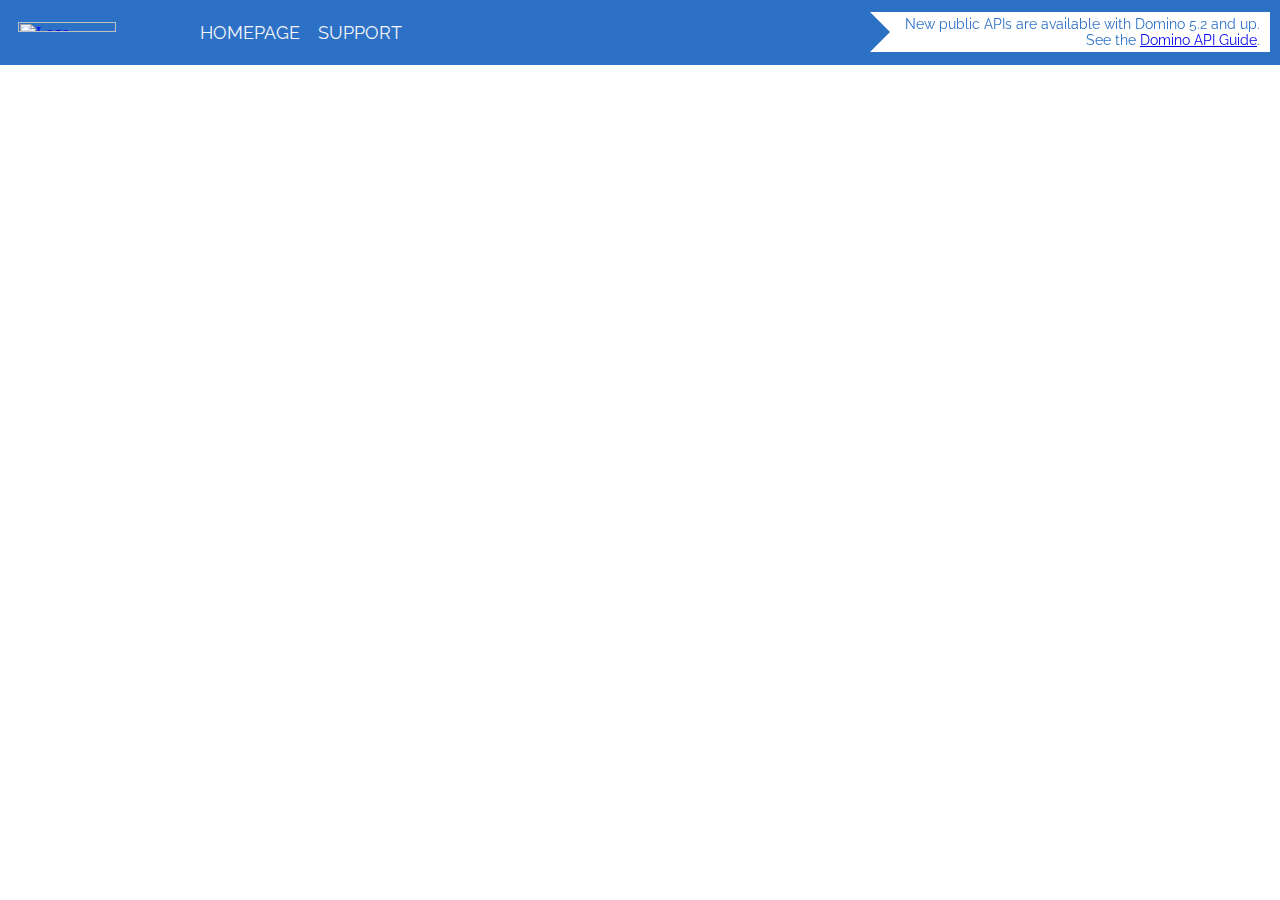
==== commit 691582d5: "Add a banner with a link to the new API guide." ====
--- a/index.html
+++ b/index.html
@@ -28,6 +28,14 @@
           <a style="text-decoration: none;" href="https://tickets.dominodatalab.com">
             <p style="font-family: 'Raleway', sans-serif; color: #F4F5F9; font-size: 18; padding-right: 18px;">SUPPORT</p>
           </a>
+        </div>
+        <div class="topbar-nav-right">
+          <div id="pointer">
+            <p style="font-family: 'Raleway', sans-serif; color: #2D71C7; font-size: 14; padding-right: 10px; position:fixed; top: 2px; right: 10px;">New public APIs are available with Domino 5.2 and up.<br/>See the 
+              <a href="https://docs.dominodatalab.com/en/latest/api_guide/f35c19/domino-apis/">
+                Domino API Guide</a>.
+            </p>
+          </div>
         </div>
       </div>
     </div>
--- a/header.css
+++ b/header.css
@@ -0,0 +1,67 @@
+.topbar {
+  position: relative;
+  z-index: 0;
+  background-color: #2D71C7;
+}
+.topbar__inner {
+  display: -webkit-box;
+  display: -ms-flexbox;
+  display: flex;
+  height: 25px;
+  padding-top: calc(10px * 2);
+  padding-bottom: calc(10px * 2);
+  -webkit-box-align: center;
+      -ms-flex-align: center;
+          align-items:center;
+}
+.topbar__col {
+  display: -webkit-box;
+  display: -ms-flexbox;
+  display: flex;
+}
+.topbar__col--logo {
+  -webkit-box-pack: end;
+      -ms-flex-pack: end;
+          justify-content: flex-end;
+}
+.topbar-logo {
+  width: 200px;
+}
+.topbar__col--nav {
+  width: 100%;
+}
+.topbar-nav-right {
+  width: 100%;
+  text-align: right;
+}
+
+#pointer {
+  width: 400px;
+  height: 40px;
+  position:absolute;
+  right: 10px;
+  top: 12px;
+  background: white;
+}
+#pointer:after {
+  content: "";
+  position: absolute;
+  left: 0;
+  bottom: 0;
+  width: 0;
+  height: 0;
+  border-left: 20px solid #2D71C7;
+  border-top: 20px solid transparent;
+  border-bottom: 20px solid transparent;
+}
+#pointer:before {
+  content: "";
+  position: absolute;
+  right: -20px;
+  bottom: 0;
+  width: 0;
+  height: 0;
+  border-left: 20px solid #2D71C7;
+  border-top: 20px solid transparent;
+  border-bottom: 20px solid transparent;
+}